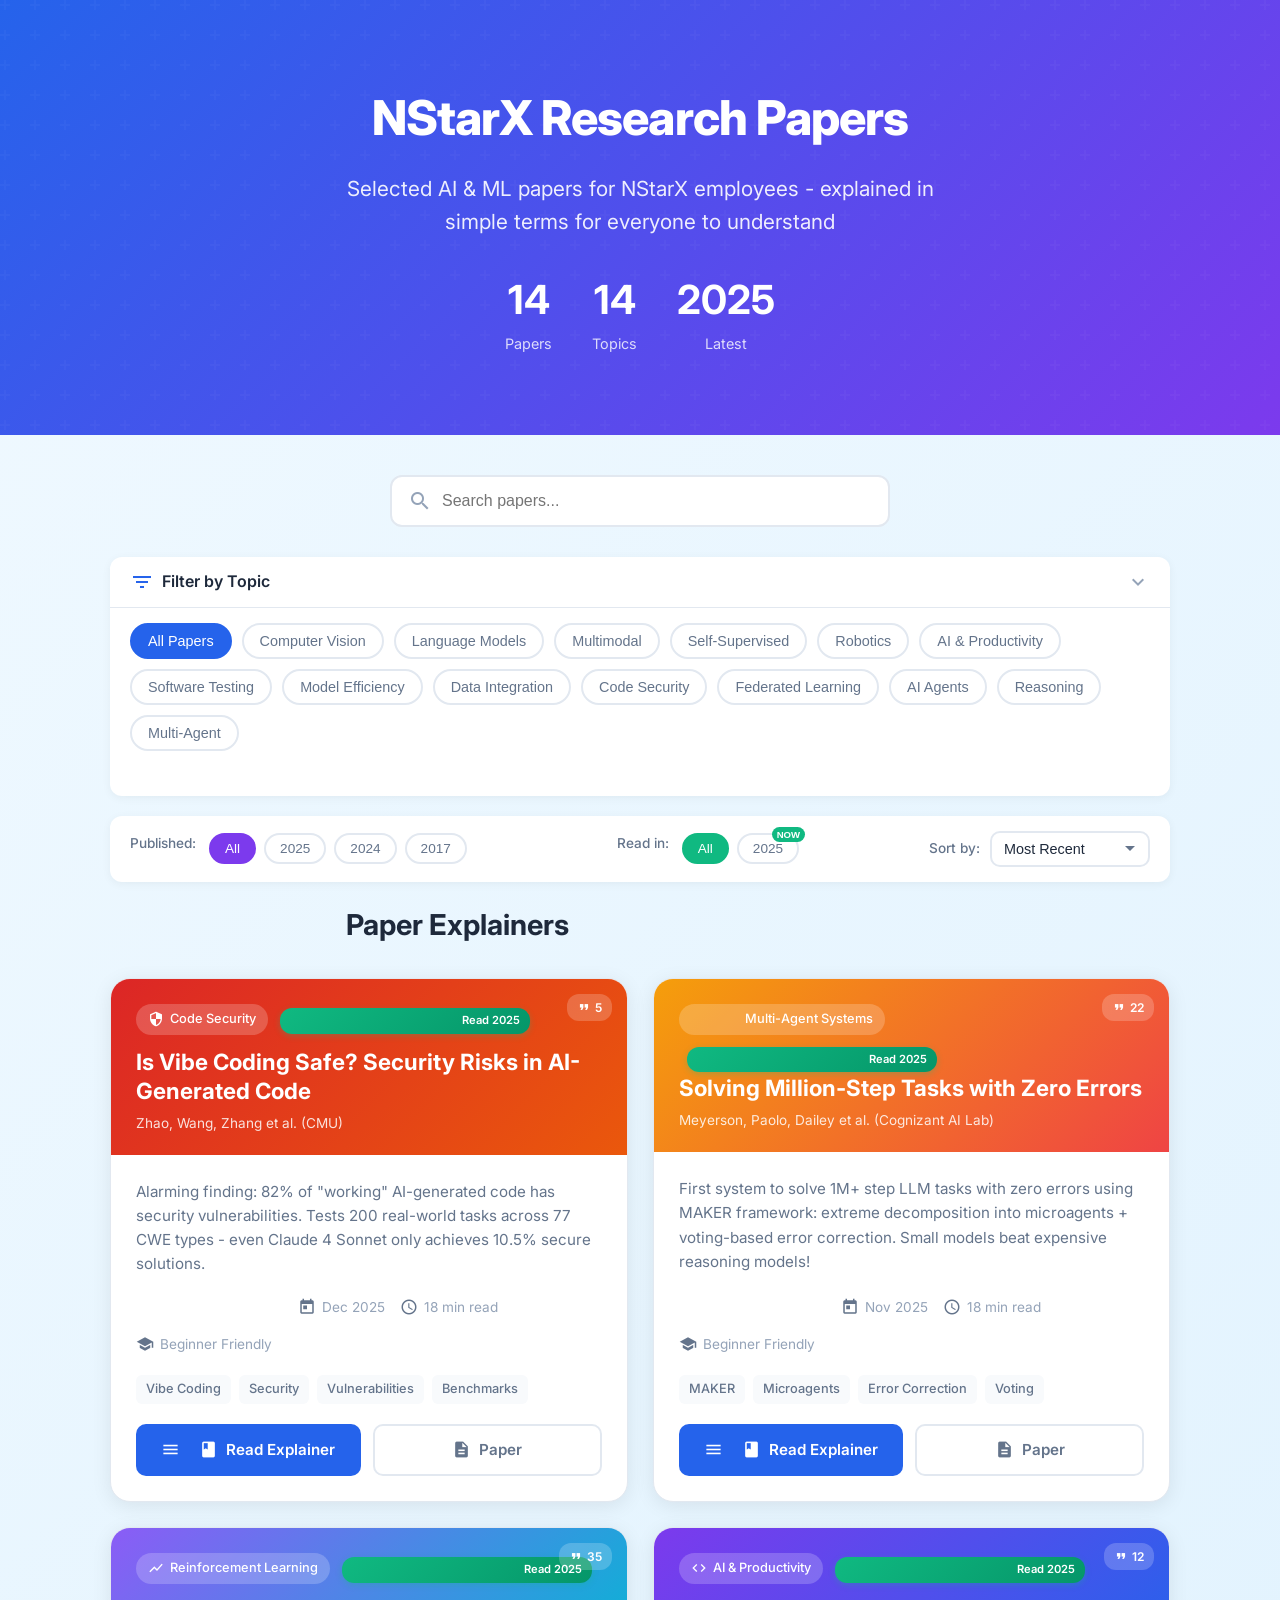
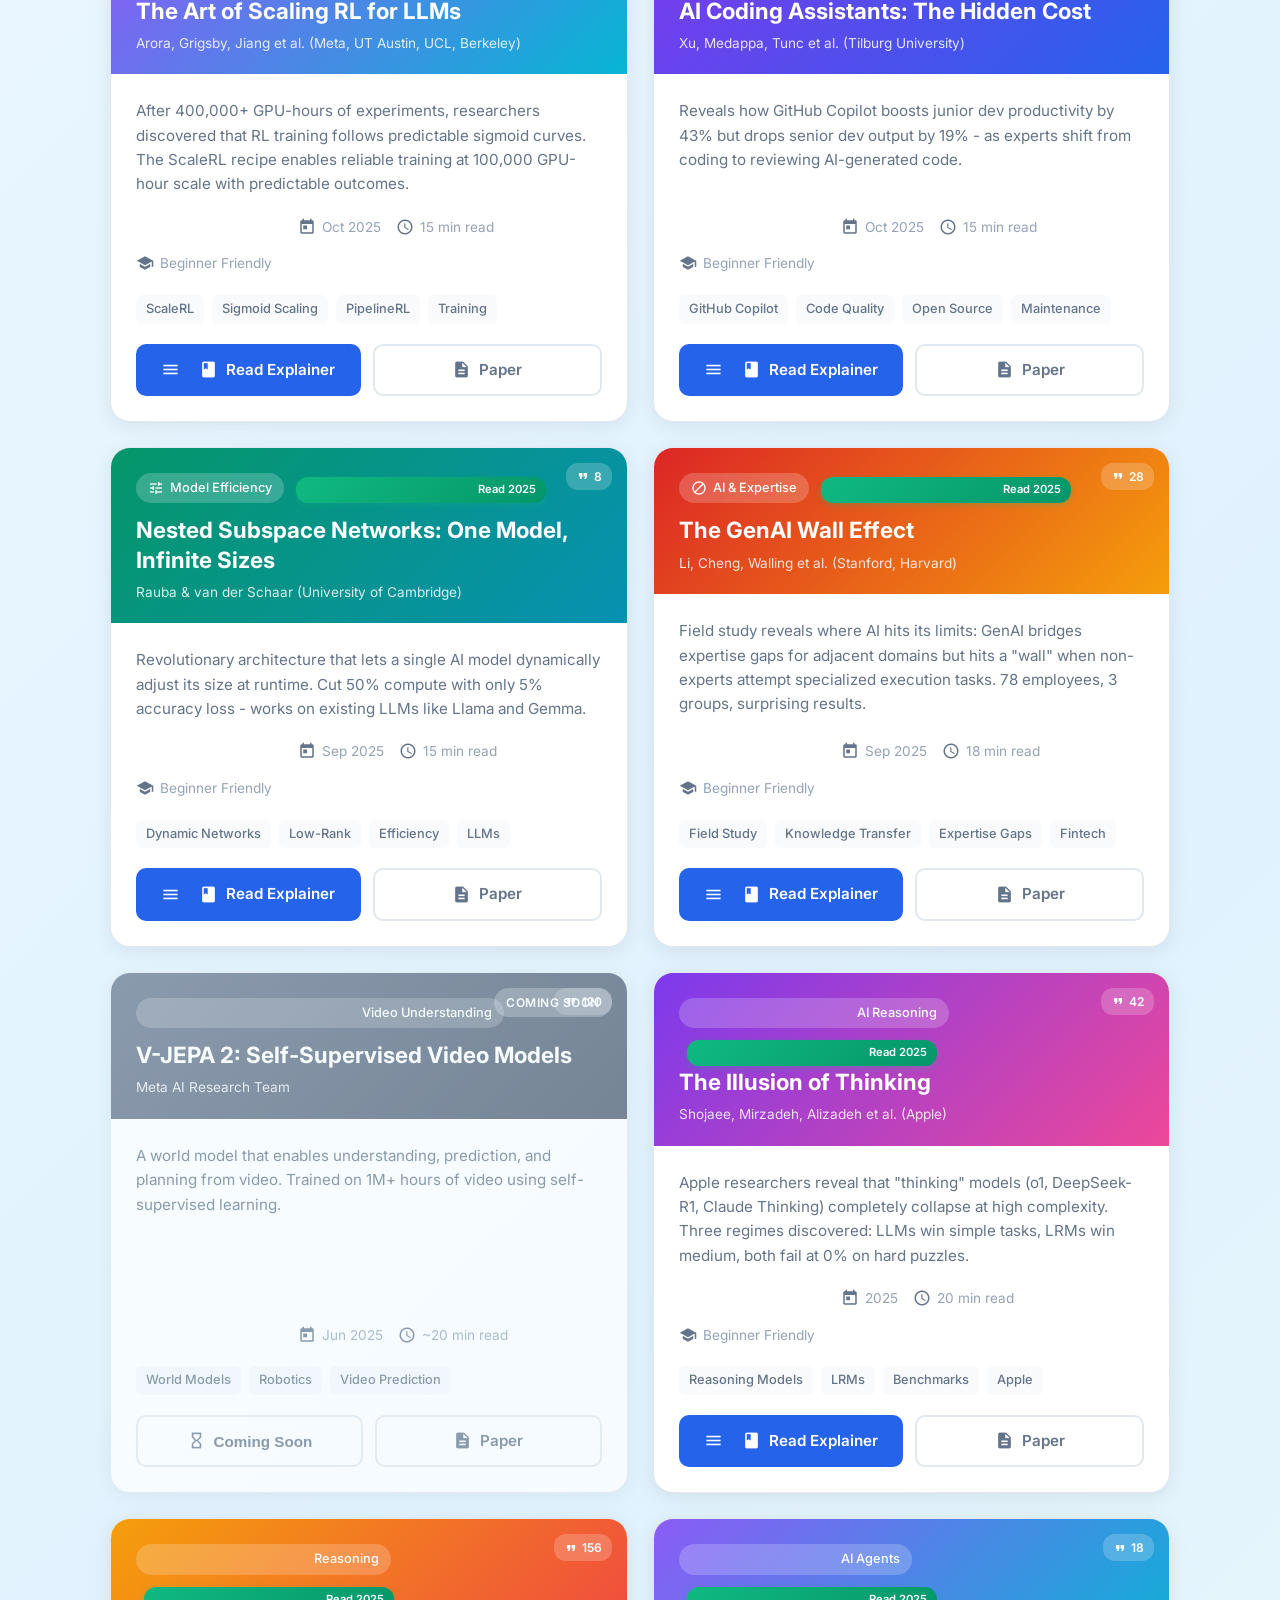
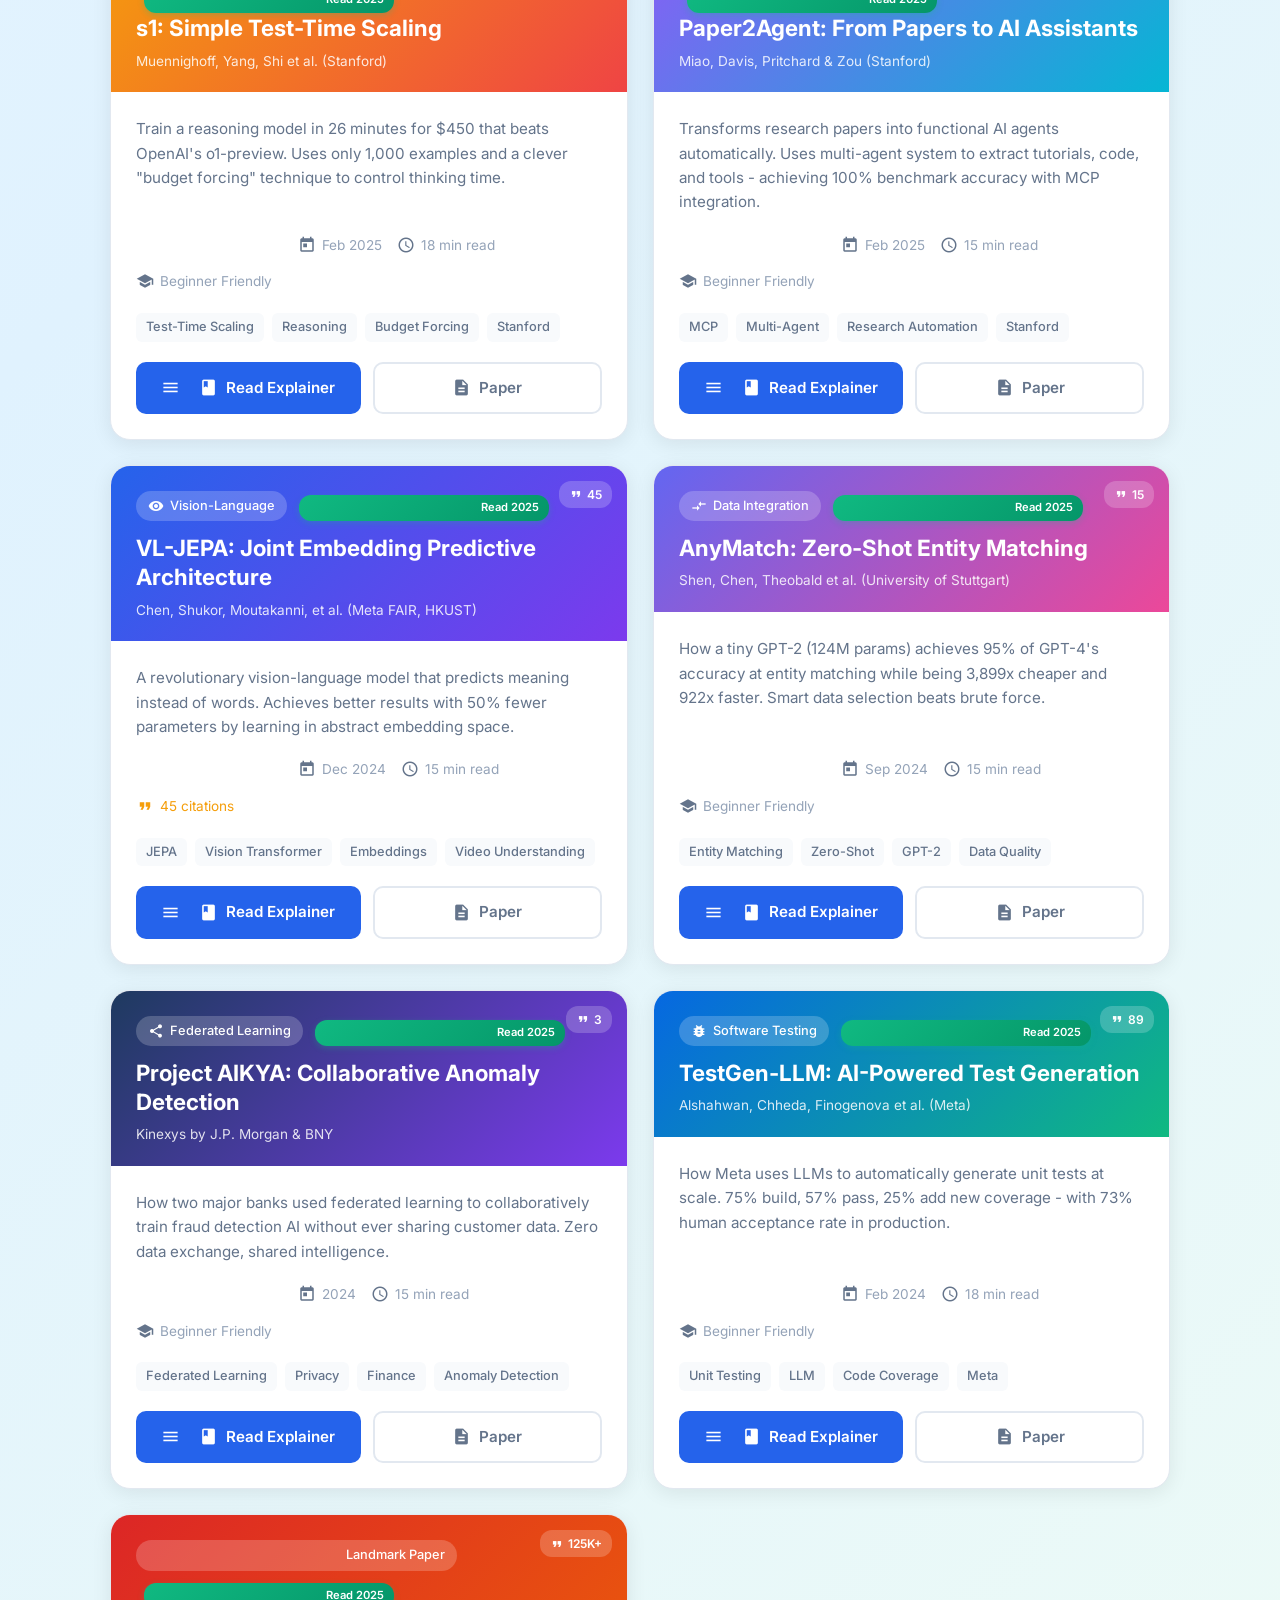
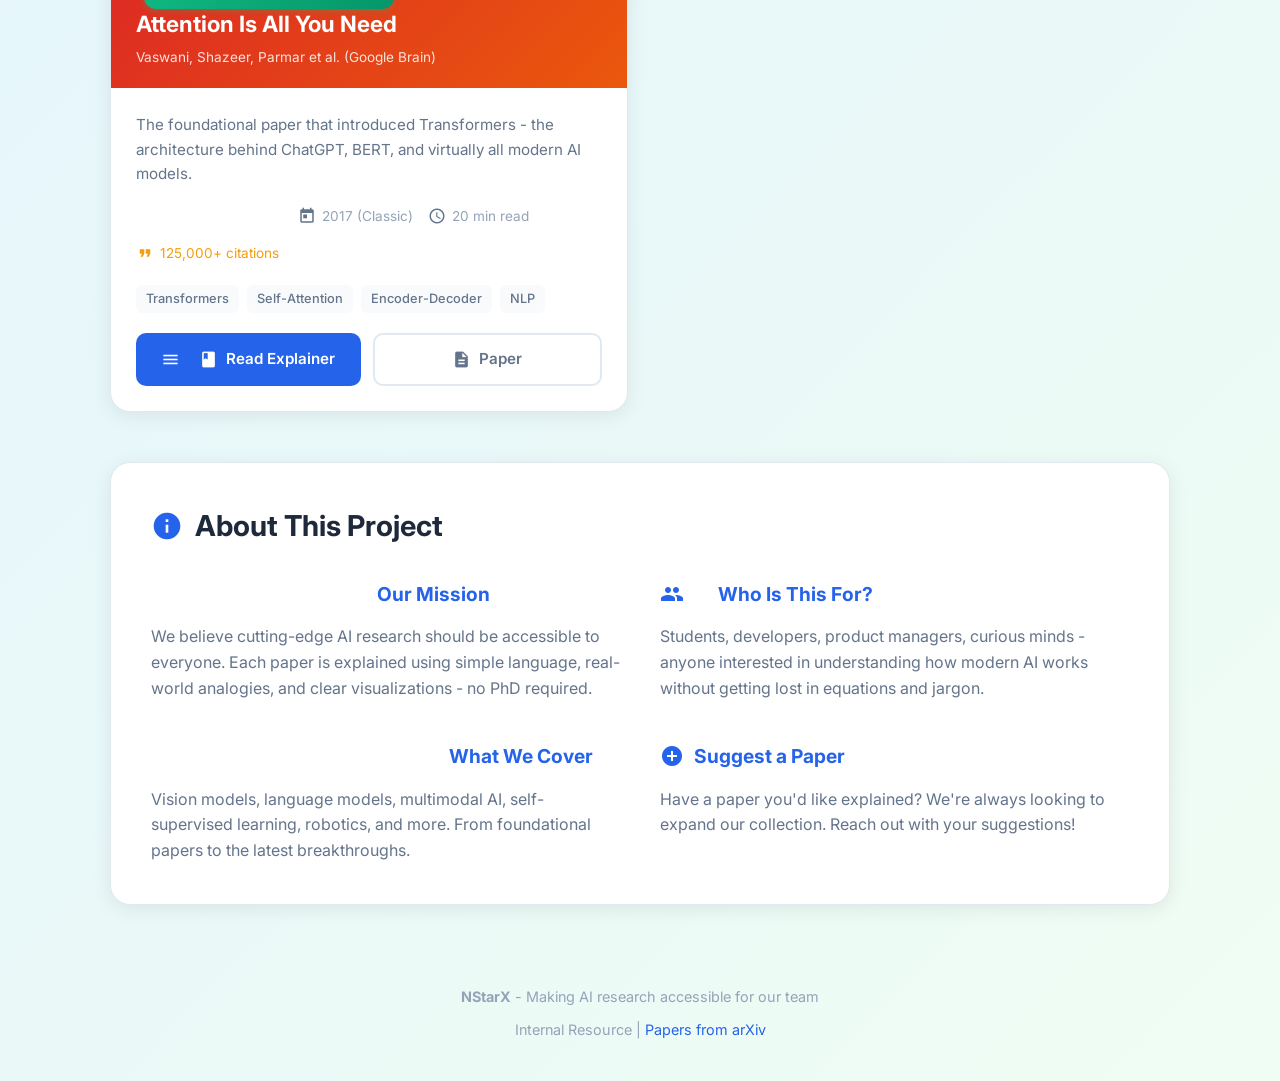
==== index.html @ 0c351ed0 "Improve UI: collapsible filters, fix badge placement, separate year filters - Make topic filter sect" ====
<!DOCTYPE html>
<html lang="en">
<head>
    <meta charset="UTF-8">
    <meta name="viewport" content="width=device-width, initial-scale=1.0">
    <title>NStarX Research Papers | AI & ML Made Simple</title>
    <link href="https://fonts.googleapis.com/icon?family=Material+Icons" rel="stylesheet">
    <link href="https://fonts.googleapis.com/css2?family=Inter:wght@400;500;600;700;800&display=swap" rel="stylesheet">
    <style>
        :root {
            --primary: #2563eb;
            --primary-dark: #1d4ed8;
            --secondary: #7c3aed;
            --accent: #06b6d4;
            --success: #10b981;
            --warning: #f59e0b;
            --bg-light: #f8fafc;
            --bg-card: #ffffff;
            --text-primary: #1e293b;
            --text-secondary: #64748b;
            --text-muted: #94a3b8;
            --border: #e2e8f0;
        }

        * {
            margin: 0;
            padding: 0;
            box-sizing: border-box;
        }

        body {
            font-family: 'Inter', system-ui, -apple-system, sans-serif;
            line-height: 1.6;
            color: var(--text-primary);
            background: linear-gradient(135deg, #f0f9ff 0%, #e0f2fe 50%, #f0fdf4 100%);
            min-height: 100vh;
        }

        /* Header */
        header {
            background: linear-gradient(135deg, var(--primary) 0%, var(--secondary) 100%);
            color: white;
            padding: 80px 20px;
            text-align: center;
            position: relative;
            overflow: hidden;
        }

        header::before {
            content: "";
            position: absolute;
            top: 0;
            left: 0;
            right: 0;
            bottom: 0;
            background: url("data:image/svg+xml,%3Csvg width='60' height='60' viewBox='0 0 60 60' xmlns='http://www.w3.org/2000/svg'%3E%3Cg fill='none' fill-rule='evenodd'%3E%3Cg fill='%23ffffff' fill-opacity='0.05'%3E%3Cpath d='M36 34v-4h-2v4h-4v2h4v4h2v-4h4v-2h-4zm0-30V0h-2v4h-4v2h4v4h2V6h4V4h-4zM6 34v-4H4v4H0v2h4v4h2v-4h4v-2H6zM6 4V0H4v4H0v2h4v4h2V6h4V4H6z'/%3E%3C/g%3E%3C/g%3E%3C/svg%3E");
            opacity: 0.5;
        }

        .header-content {
            position: relative;
            z-index: 1;
            max-width: 800px;
            margin: 0 auto;
        }

        header h1 {
            font-size: 3rem;
            font-weight: 800;
            margin-bottom: 15px;
            letter-spacing: -0.02em;
        }

        header .subtitle {
            font-size: 1.3rem;
            opacity: 0.9;
            max-width: 600px;
            margin: 0 auto 30px;
            font-weight: 400;
        }

        .header-stats {
            display: flex;
            justify-content: center;
            gap: 40px;
            margin-top: 30px;
        }

        .header-stat {
            text-align: center;
        }

        .header-stat .number {
            font-size: 2.5rem;
            font-weight: 700;
        }

        .header-stat .label {
            font-size: 0.9rem;
            opacity: 0.8;
        }

        /* Main Container */
        .container {
            max-width: 1100px;
            margin: 0 auto;
            padding: 40px 20px;
        }

        /* Section Headers */
        .section-header {
            display: flex;
            align-items: center;
            gap: 12px;
            margin-bottom: 30px;
        }

        .section-header h2 {
            font-size: 1.8rem;
            font-weight: 700;
            color: var(--text-primary);
        }

        .section-header .material-icons {
            font-size: 2rem;
            color: var(--primary);
        }

        /* Filter Tags */
        .filter-bar {
            display: flex;
            flex-wrap: wrap;
            gap: 10px;
            margin-bottom: 30px;
        }

        .filter-tag {
            padding: 8px 16px;
            border-radius: 20px;
            border: 2px solid var(--border);
            background: white;
            color: var(--text-secondary);
            font-size: 0.9rem;
            font-weight: 500;
            cursor: pointer;
            transition: all 0.2s;
        }

        .filter-tag:hover {
            border-color: var(--primary);
            color: var(--primary);
        }

        .filter-tag.active {
            background: var(--primary);
            border-color: var(--primary);
            color: white;
        }

        /* Paper Cards Grid */
        .papers-grid {
            display: grid;
            grid-template-columns: repeat(auto-fill, minmax(340px, 1fr));
            gap: 25px;
        }

        @media (max-width: 400px) {
            .papers-grid {
                grid-template-columns: 1fr;
            }
        }

        /* Paper Card */
        .paper-card {
            background: var(--bg-card);
            border-radius: 20px;
            overflow: hidden;
            box-shadow: 0 4px 20px rgba(0,0,0,0.08);
            border: 1px solid var(--border);
            transition: transform 0.3s, box-shadow 0.3s;
            display: flex;
            flex-direction: column;
        }

        .paper-card:hover {
            transform: translateY(-8px);
            box-shadow: 0 20px 40px rgba(0,0,0,0.12);
        }

        .paper-card-header {
            padding: 25px 25px 20px;
            background: linear-gradient(135deg, var(--primary) 0%, var(--secondary) 100%);
            color: white;
            position: relative;
        }

        .paper-card-header .category {
            display: inline-flex;
            align-items: center;
            gap: 6px;
            background: rgba(255,255,255,0.2);
            padding: 5px 12px;
            border-radius: 20px;
            font-size: 0.8rem;
            font-weight: 500;
            margin-bottom: 12px;
        }

        .paper-card-header .category .material-icons {
            font-size: 1rem;
        }

        .paper-card-header h3 {
            font-size: 1.4rem;
            font-weight: 700;
            margin-bottom: 8px;
            line-height: 1.3;
        }

        .paper-card-header .authors {
            font-size: 0.85rem;
            opacity: 0.85;
        }

        .paper-card-body {
            padding: 25px;
            flex: 1;
            display: flex;
            flex-direction: column;
        }

        .paper-card-body .description {
            color: var(--text-secondary);
            font-size: 0.95rem;
            margin-bottom: 20px;
            flex: 1;
        }

        .paper-meta {
            display: flex;
            flex-wrap: wrap;
            gap: 15px;
            margin-bottom: 20px;
        }

        .meta-item {
            display: flex;
            align-items: center;
            gap: 6px;
            font-size: 0.85rem;
            color: var(--text-muted);
        }

        .meta-item .material-icons {
            font-size: 1.1rem;
            color: var(--text-secondary);
        }

        .paper-tags {
            display: flex;
            flex-wrap: wrap;
            gap: 8px;
            margin-bottom: 20px;
        }

        .paper-tag {
            padding: 4px 10px;
            background: var(--bg-light);
            border-radius: 6px;
            font-size: 0.8rem;
            color: var(--text-secondary);
            font-weight: 500;
        }

        .paper-card-actions {
            display: flex;
            gap: 12px;
        }

        .btn {
            flex: 1;
            display: inline-flex;
            align-items: center;
            justify-content: center;
            gap: 8px;
            padding: 12px 20px;
            border-radius: 10px;
            font-size: 0.95rem;
            font-weight: 600;
            text-decoration: none;
            transition: all 0.2s;
            cursor: pointer;
            border: none;
        }

        .btn-primary {
            background: var(--primary);
            color: white;
        }

        .btn-primary:hover {
            background: var(--primary-dark);
        }

        .btn-outline {
            background: transparent;
            border: 2px solid var(--border);
            color: var(--text-secondary);
        }

        .btn-outline:hover {
            border-color: var(--primary);
            color: var(--primary);
        }

        .btn .material-icons {
            font-size: 1.2rem;
        }

        /* Coming Soon Card */
        .paper-card.coming-soon {
            opacity: 0.7;
        }

        .paper-card.coming-soon .paper-card-header {
            background: linear-gradient(135deg, #64748b 0%, #475569 100%);
        }

        .coming-soon-badge {
            position: absolute;
            top: 15px;
            right: 15px;
            background: rgba(255,255,255,0.25);
            padding: 5px 12px;
            border-radius: 20px;
            font-size: 0.75rem;
            font-weight: 600;
            text-transform: uppercase;
            letter-spacing: 0.5px;
        }

        /* About Section */
        .about-section {
            background: var(--bg-card);
            border-radius: 20px;
            padding: 40px;
            margin-top: 50px;
            box-shadow: 0 4px 20px rgba(0,0,0,0.08);
            border: 1px solid var(--border);
        }

        .about-content {
            display: grid;
            grid-template-columns: 1fr 1fr;
            gap: 40px;
        }

        @media (max-width: 700px) {
            .about-content {
                grid-template-columns: 1fr;
            }
        }

        .about-item h3 {
            display: flex;
            align-items: center;
            gap: 10px;
            color: var(--primary);
            margin-bottom: 15px;
            font-size: 1.2rem;
        }

        .about-item h3 .material-icons {
            font-size: 1.5rem;
        }

        .about-item p {
            color: var(--text-secondary);
        }

        /* Footer */
        footer {
            text-align: center;
            padding: 40px 20px;
            color: var(--text-muted);
            font-size: 0.9rem;
        }

        footer a {
            color: var(--primary);
            text-decoration: none;
        }

        footer a:hover {
            text-decoration: underline;
        }

        /* Search Bar */
        .search-bar {
            max-width: 500px;
            margin: 0 auto 30px;
            position: relative;
        }

        .search-bar input {
            width: 100%;
            padding: 15px 20px 15px 50px;
            border: 2px solid var(--border);
            border-radius: 12px;
            font-size: 1rem;
            background: white;
            transition: border-color 0.2s;
        }

        .search-bar input:focus {
            outline: none;
            border-color: var(--primary);
        }

        .search-bar .material-icons {
            position: absolute;
            left: 18px;
            top: 50%;
            transform: translateY(-50%);
            color: var(--text-muted);
        }

        /* Empty State */
        .empty-state {
            text-align: center;
            padding: 60px 20px;
            color: var(--text-secondary);
        }

        .empty-state .material-icons {
            font-size: 4rem;
            color: var(--text-muted);
            margin-bottom: 20px;
        }

        /* Sort and Filter Controls */
        .controls-bar {
            display: flex;
            justify-content: space-between;
            align-items: center;
            flex-wrap: wrap;
            gap: 15px;
            margin-bottom: 20px;
            padding: 15px 20px;
            background: white;
            border-radius: 12px;
            box-shadow: 0 2px 10px rgba(0,0,0,0.05);
        }

        .year-filters {
            display: flex;
            gap: 8px;
            flex-wrap: wrap;
        }

        .year-btn {
            padding: 6px 14px;
            border-radius: 16px;
            border: 2px solid var(--border);
            background: white;
            color: var(--text-secondary);
            font-size: 0.85rem;
            font-weight: 500;
            cursor: pointer;
            transition: all 0.2s;
        }

        .year-btn:hover {
            border-color: var(--secondary);
            color: var(--secondary);
        }

        .year-btn.active {
            background: var(--secondary);
            border-color: var(--secondary);
            color: white;
        }

        .year-btn.current-year,
        .read-year-btn.current-year {
            position: relative;
        }

        .read-year-btn.current-year::after {
            content: "NOW";
            position: absolute;
            top: -8px;
            right: -8px;
            background: var(--success);
            color: white;
            font-size: 0.6rem;
            padding: 2px 5px;
            border-radius: 8px;
            font-weight: 700;
        }

        .read-year-btn {
            padding: 6px 14px;
            border-radius: 16px;
            border: 2px solid var(--border);
            background: white;
            color: var(--text-secondary);
            font-size: 0.85rem;
            font-weight: 500;
            cursor: pointer;
            transition: all 0.2s;
        }

        .read-year-btn:hover {
            border-color: var(--success);
            color: var(--success);
        }

        .read-year-btn.active {
            background: var(--success);
            border-color: var(--success);
            color: white;
        }

        .sort-controls {
            display: flex;
            align-items: center;
            gap: 10px;
        }

        .sort-controls label {
            font-size: 0.85rem;
            color: var(--text-secondary);
            font-weight: 500;
        }

        .sort-select {
            padding: 8px 32px 8px 12px;
            border: 2px solid var(--border);
            border-radius: 10px;
            background: white url("data:image/svg+xml,%3Csvg xmlns='http://www.w3.org/2000/svg' width='12' height='12' viewBox='0 0 12 12'%3E%3Cpath fill='%2364748b' d='M6 8L1 3h10z'/%3E%3C/svg%3E") no-repeat right 12px center;
            font-size: 0.9rem;
            color: var(--text-primary);
            cursor: pointer;
            appearance: none;
            min-width: 160px;
        }

        .sort-select:focus {
            outline: none;
            border-color: var(--primary);
        }

        /* Citation Badge */
        .citation-badge {
            display: inline-flex;
            align-items: center;
            gap: 4px;
            background: rgba(255,255,255,0.2);
            padding: 4px 10px;
            border-radius: 12px;
            font-size: 0.75rem;
            font-weight: 600;
            position: absolute;
            top: 15px;
            right: 15px;
        }

        .citation-badge .material-icons {
            font-size: 0.9rem;
        }

        /* Year Badge on Card */
        .year-badge {
            display: inline-flex;
            align-items: center;
            gap: 4px;
            background: rgba(0,0,0,0.15);
            padding: 3px 8px;
            border-radius: 8px;
            font-size: 0.7rem;
            font-weight: 600;
            margin-left: 8px;
        }

        /* Stats in meta */
        .meta-item.citations {
            color: var(--warning);
        }

        .meta-item.citations .material-icons {
            color: var(--warning);
        }

        /* Reading badge - inside header */
        .reading-badge {
            display: inline-flex;
            align-items: center;
            gap: 4px;
            background: linear-gradient(135deg, var(--success) 0%, #059669 100%);
            color: white;
            padding: 4px 10px;
            border-radius: 12px;
            font-size: 0.7rem;
            font-weight: 600;
            margin-left: 8px;
            box-shadow: 0 2px 6px rgba(16, 185, 129, 0.3);
        }

        .reading-badge .material-icons {
            font-size: 0.85rem;
        }

        /* Collapsible filter section */
        .filter-section {
            background: white;
            border-radius: 12px;
            box-shadow: 0 2px 10px rgba(0,0,0,0.05);
            margin-bottom: 20px;
            overflow: hidden;
        }

        .filter-toggle {
            display: flex;
            align-items: center;
            justify-content: space-between;
            padding: 12px 20px;
            cursor: pointer;
            user-select: none;
            border-bottom: 1px solid var(--border);
            transition: background 0.2s;
        }

        .filter-toggle:hover {
            background: var(--bg-light);
        }

        .filter-toggle-left {
            display: flex;
            align-items: center;
            gap: 8px;
            font-weight: 600;
            color: var(--text-primary);
        }

        .filter-toggle-left .material-icons {
            color: var(--primary);
        }

        .filter-toggle .chevron {
            transition: transform 0.3s;
            color: var(--text-muted);
        }

        .filter-section.collapsed .chevron {
            transform: rotate(-90deg);
        }

        .filter-section.collapsed .filter-bar {
            display: none;
        }

        .filter-bar {
            padding: 15px 20px;
        }
    </style>
</head>
<body>
    <header>
        <div class="header-content">
            <h1>NStarX Research Papers</h1>
            <p class="subtitle">Selected AI & ML papers for NStarX employees - explained in simple terms for everyone to understand</p>
            <div class="header-stats">
                <div class="header-stat">
                    <div class="number" id="paper-count">14</div>
                    <div class="label">Papers</div>
                </div>
                <div class="header-stat">
                    <div class="number">14</div>
                    <div class="label">Topics</div>
                </div>
                <div class="header-stat">
                    <div class="number">2025</div>
                    <div class="label">Latest</div>
                </div>
            </div>
        </div>
    </header>

    <div class="container">
        <!-- Search -->
        <div class="search-bar">
            <span class="material-icons">search</span>
            <input type="text" placeholder="Search papers..." id="search-input">
        </div>

        <!-- Collapsible Filter Section -->
        <div class="filter-section" id="filter-section">
            <div class="filter-toggle" onclick="document.getElementById('filter-section').classList.toggle('collapsed')">
                <div class="filter-toggle-left">
                    <span class="material-icons">filter_list</span>
                    <span>Filter by Topic</span>
                </div>
                <span class="material-icons chevron">expand_more</span>
            </div>
            <div class="filter-bar">
                <button class="filter-tag active" data-filter="all">All Papers</button>
                <button class="filter-tag" data-filter="vision">Computer Vision</button>
                <button class="filter-tag" data-filter="language">Language Models</button>
                <button class="filter-tag" data-filter="multimodal">Multimodal</button>
                <button class="filter-tag" data-filter="self-supervised">Self-Supervised</button>
                <button class="filter-tag" data-filter="robotics">Robotics</button>
                <button class="filter-tag" data-filter="productivity">AI & Productivity</button>
                <button class="filter-tag" data-filter="testing">Software Testing</button>
                <button class="filter-tag" data-filter="efficiency">Model Efficiency</button>
                <button class="filter-tag" data-filter="data">Data Integration</button>
                <button class="filter-tag" data-filter="security">Code Security</button>
                <button class="filter-tag" data-filter="federated">Federated Learning</button>
                <button class="filter-tag" data-filter="agents">AI Agents</button>
                <button class="filter-tag" data-filter="reasoning">Reasoning</button>
                <button class="filter-tag" data-filter="multi-agent">Multi-Agent</button>
            </div>
        </div>

        <!-- Year and Sort Controls -->
        <div class="controls-bar">
            <div class="year-filters">
                <span style="font-size: 0.85rem; color: var(--text-secondary); font-weight: 500; margin-right: 5px;">Published:</span>
                <button class="year-btn active" data-year="all">All</button>
                <button class="year-btn" data-year="2025">2025</button>
                <button class="year-btn" data-year="2024">2024</button>
                <button class="year-btn" data-year="2017">2017</button>
            </div>
            <div class="year-filters" style="margin-left: 20px;">
                <span style="font-size: 0.85rem; color: var(--text-secondary); font-weight: 500; margin-right: 5px;">Read in:</span>
                <button class="read-year-btn active" data-read-year="all">All</button>
                <button class="read-year-btn current-year" data-read-year="2025">2025</button>
            </div>
            <div class="sort-controls">
                <label for="sort-select">Sort by:</label>
                <select class="sort-select" id="sort-select">
                    <option value="recent">Most Recent</option>
                    <option value="oldest">Oldest First</option>
                    <option value="citations">Most Cited</option>
                    <option value="read-time">Read Time</option>
                </select>
            </div>
        </div>

        <!-- Papers Section -->
        <div class="section-header">
            <span class="material-icons">article</span>
            <h2>Paper Explainers</h2>
        </div>

        <div class="papers-grid" id="papers-grid">
            <!-- VL-JEPA Card -->
            <article class="paper-card" data-categories="vision,language,multimodal,self-supervised" data-year="2024" data-citations="45" data-read-time="15" data-date="2024-12-15" data-read-year="2025">
                <div class="paper-card-header">
                    <div class="category">
                        <span class="material-icons">visibility</span>
                        Vision-Language
                    </div>
                    <span class="reading-badge"><span class="material-icons">auto_stories</span> Read 2025</span>
                    <span class="citation-badge"><span class="material-icons">format_quote</span> 45</span>
                    <h3>VL-JEPA: Joint Embedding Predictive Architecture</h3>
                    <div class="authors">Chen, Shukor, Moutakanni, et al. (Meta FAIR, HKUST)</div>
                </div>
                <div class="paper-card-body">
                    <p class="description">A revolutionary vision-language model that predicts meaning instead of words. Achieves better results with 50% fewer parameters by learning in abstract embedding space.</p>
                    <div class="paper-meta">
                        <div class="meta-item">
                            <span class="material-icons">calendar_today</span>
                            Dec 2024
                        </div>
                        <div class="meta-item">
                            <span class="material-icons">schedule</span>
                            15 min read
                        </div>
                        <div class="meta-item citations">
                            <span class="material-icons">format_quote</span>
                            45 citations
                        </div>
                    </div>
                    <div class="paper-tags">
                        <span class="paper-tag">JEPA</span>
                        <span class="paper-tag">Vision Transformer</span>
                        <span class="paper-tag">Embeddings</span>
                        <span class="paper-tag">Video Understanding</span>
                    </div>
                    <div class="paper-card-actions">
                        <a href="VL-JEPA-Explained.html" class="btn btn-primary">
                            <span class="material-icons">menu_book</span>
                            Read Explainer
                        </a>
                        <a href="https://arxiv.org/abs/2512.10942" target="_blank" class="btn btn-outline">
                            <span class="material-icons">description</span>
                            Paper
                        </a>
                    </div>
                </div>
            </article>

            <!-- Placeholder: V-JEPA 2 -->
            <article class="paper-card coming-soon" data-categories="vision,self-supervised,robotics" data-year="2025" data-citations="120" data-read-time="20" data-date="2025-06-15">
                <div class="paper-card-header">
                    <span class="coming-soon-badge">Coming Soon</span>
                    <div class="category">
                        <span class="material-icons">smart_display</span>
                        Video Understanding
                    </div>
                    <span class="citation-badge"><span class="material-icons">format_quote</span> 120</span>
                    <h3>V-JEPA 2: Self-Supervised Video Models</h3>
                    <div class="authors">Meta AI Research Team</div>
                </div>
                <div class="paper-card-body">
                    <p class="description">A world model that enables understanding, prediction, and planning from video. Trained on 1M+ hours of video using self-supervised learning.</p>
                    <div class="paper-meta">
                        <div class="meta-item">
                            <span class="material-icons">calendar_today</span>
                            Jun 2025
                        </div>
                        <div class="meta-item">
                            <span class="material-icons">schedule</span>
                            ~20 min read
                        </div>
                    </div>
                    <div class="paper-tags">
                        <span class="paper-tag">World Models</span>
                        <span class="paper-tag">Robotics</span>
                        <span class="paper-tag">Video Prediction</span>
                    </div>
                    <div class="paper-card-actions">
                        <button class="btn btn-outline" disabled>
                            <span class="material-icons">hourglass_empty</span>
                            Coming Soon
                        </button>
                        <a href="https://arxiv.org/abs/2506.09985" target="_blank" class="btn btn-outline">
                            <span class="material-icons">description</span>
                            Paper
                        </a>
                    </div>
                </div>
            </article>

            <!-- Attention Is All You Need -->
            <article class="paper-card" data-categories="language" data-year="2017" data-citations="125000" data-read-time="20" data-date="2017-06-12" data-read-year="2025">
                <div class="paper-card-header" style="background: linear-gradient(135deg, #dc2626 0%, #ea580c 100%);">
                    <div class="category">
                        <span class="material-icons">auto_awesome</span>
                        Landmark Paper
                    </div>
                    <span class="reading-badge"><span class="material-icons">auto_stories</span> Read 2025</span>
                    <span class="citation-badge"><span class="material-icons">format_quote</span> 125K+</span>
                    <h3>Attention Is All You Need</h3>
                    <div class="authors">Vaswani, Shazeer, Parmar et al. (Google Brain)</div>
                </div>
                <div class="paper-card-body">
                    <p class="description">The foundational paper that introduced Transformers - the architecture behind ChatGPT, BERT, and virtually all modern AI models.</p>
                    <div class="paper-meta">
                        <div class="meta-item">
                            <span class="material-icons">calendar_today</span>
                            2017 (Classic)
                        </div>
                        <div class="meta-item">
                            <span class="material-icons">schedule</span>
                            20 min read
                        </div>
                        <div class="meta-item citations">
                            <span class="material-icons">format_quote</span>
                            125,000+ citations
                        </div>
                    </div>
                    <div class="paper-tags">
                        <span class="paper-tag">Transformers</span>
                        <span class="paper-tag">Self-Attention</span>
                        <span class="paper-tag">Encoder-Decoder</span>
                        <span class="paper-tag">NLP</span>
                    </div>
                    <div class="paper-card-actions">
                        <a href="Attention-Explained.html" class="btn btn-primary">
                            <span class="material-icons">menu_book</span>
                            Read Explainer
                        </a>
                        <a href="https://arxiv.org/abs/1706.03762" target="_blank" class="btn btn-outline">
                            <span class="material-icons">description</span>
                            Paper
                        </a>
                    </div>
                </div>
            </article>

            <!-- AI Coding Productivity -->
            <article class="paper-card" data-categories="productivity" data-year="2025" data-citations="12" data-read-time="15" data-date="2025-10-15" data-read-year="2025">
                <div class="paper-card-header" style="background: linear-gradient(135deg, #7c3aed 0%, #2563eb 100%);">
                    <div class="category">
                        <span class="material-icons">code</span>
                        AI & Productivity
                    </div>
                    <span class="reading-badge"><span class="material-icons">auto_stories</span> Read 2025</span>
                    <span class="citation-badge"><span class="material-icons">format_quote</span> 12</span>
                    <h3>AI Coding Assistants: The Hidden Cost</h3>
                    <div class="authors">Xu, Medappa, Tunc et al. (Tilburg University)</div>
                </div>
                <div class="paper-card-body">
                    <p class="description">Reveals how GitHub Copilot boosts junior dev productivity by 43% but drops senior dev output by 19% - as experts shift from coding to reviewing AI-generated code.</p>
                    <div class="paper-meta">
                        <div class="meta-item">
                            <span class="material-icons">calendar_today</span>
                            Oct 2025
                        </div>
                        <div class="meta-item">
                            <span class="material-icons">schedule</span>
                            15 min read
                        </div>
                        <div class="meta-item">
                            <span class="material-icons">school</span>
                            Beginner Friendly
                        </div>
                    </div>
                    <div class="paper-tags">
                        <span class="paper-tag">GitHub Copilot</span>
                        <span class="paper-tag">Code Quality</span>
                        <span class="paper-tag">Open Source</span>
                        <span class="paper-tag">Maintenance</span>
                    </div>
                    <div class="paper-card-actions">
                        <a href="AI-Coding-Productivity-Explained.html" class="btn btn-primary">
                            <span class="material-icons">menu_book</span>
                            Read Explainer
                        </a>
                        <a href="https://arxiv.org/abs/2510.10165" target="_blank" class="btn btn-outline">
                            <span class="material-icons">description</span>
                            Paper
                        </a>
                    </div>
                </div>
            </article>

            <!-- TestGen-LLM -->
            <article class="paper-card" data-categories="testing,productivity" data-year="2024" data-citations="89" data-read-time="18" data-date="2024-02-14" data-read-year="2025">
                <div class="paper-card-header" style="background: linear-gradient(135deg, #0668E1 0%, #10b981 100%);">
                    <div class="category">
                        <span class="material-icons">bug_report</span>
                        Software Testing
                    </div>
                    <span class="reading-badge"><span class="material-icons">auto_stories</span> Read 2025</span>
                    <span class="citation-badge"><span class="material-icons">format_quote</span> 89</span>
                    <h3>TestGen-LLM: AI-Powered Test Generation</h3>
                    <div class="authors">Alshahwan, Chheda, Finogenova et al. (Meta)</div>
                </div>
                <div class="paper-card-body">
                    <p class="description">How Meta uses LLMs to automatically generate unit tests at scale. 75% build, 57% pass, 25% add new coverage - with 73% human acceptance rate in production.</p>
                    <div class="paper-meta">
                        <div class="meta-item">
                            <span class="material-icons">calendar_today</span>
                            Feb 2024
                        </div>
                        <div class="meta-item">
                            <span class="material-icons">schedule</span>
                            18 min read
                        </div>
                        <div class="meta-item">
                            <span class="material-icons">school</span>
                            Beginner Friendly
                        </div>
                    </div>
                    <div class="paper-tags">
                        <span class="paper-tag">Unit Testing</span>
                        <span class="paper-tag">LLM</span>
                        <span class="paper-tag">Code Coverage</span>
                        <span class="paper-tag">Meta</span>
                    </div>
                    <div class="paper-card-actions">
                        <a href="TestGen-LLM-Explained.html" class="btn btn-primary">
                            <span class="material-icons">menu_book</span>
                            Read Explainer
                        </a>
                        <a href="https://arxiv.org/abs/2402.09171" target="_blank" class="btn btn-outline">
                            <span class="material-icons">description</span>
                            Paper
                        </a>
                    </div>
                </div>
            </article>

            <!-- Nested Subspace Networks -->
            <article class="paper-card" data-categories="efficiency,language" data-year="2025" data-citations="8" data-read-time="15" data-date="2025-09-20" data-read-year="2025">
                <div class="paper-card-header" style="background: linear-gradient(135deg, #059669 0%, #0891b2 100%);">
                    <div class="category">
                        <span class="material-icons">tune</span>
                        Model Efficiency
                    </div>
                    <span class="reading-badge"><span class="material-icons">auto_stories</span> Read 2025</span>
                    <span class="citation-badge"><span class="material-icons">format_quote</span> 8</span>
                    <h3>Nested Subspace Networks: One Model, Infinite Sizes</h3>
                    <div class="authors">Rauba & van der Schaar (University of Cambridge)</div>
                </div>
                <div class="paper-card-body">
                    <p class="description">Revolutionary architecture that lets a single AI model dynamically adjust its size at runtime. Cut 50% compute with only 5% accuracy loss - works on existing LLMs like Llama and Gemma.</p>
                    <div class="paper-meta">
                        <div class="meta-item">
                            <span class="material-icons">calendar_today</span>
                            Sep 2025
                        </div>
                        <div class="meta-item">
                            <span class="material-icons">schedule</span>
                            15 min read
                        </div>
                        <div class="meta-item">
                            <span class="material-icons">school</span>
                            Beginner Friendly
                        </div>
                    </div>
                    <div class="paper-tags">
                        <span class="paper-tag">Dynamic Networks</span>
                        <span class="paper-tag">Low-Rank</span>
                        <span class="paper-tag">Efficiency</span>
                        <span class="paper-tag">LLMs</span>
                    </div>
                    <div class="paper-card-actions">
                        <a href="NSN-Explained.html" class="btn btn-primary">
                            <span class="material-icons">menu_book</span>
                            Read Explainer
                        </a>
                        <a href="https://arxiv.org/abs/2509.17874" target="_blank" class="btn btn-outline">
                            <span class="material-icons">description</span>
                            Paper
                        </a>
                    </div>
                </div>
            </article>

            <!-- AnyMatch Entity Matching -->
            <article class="paper-card" data-categories="data,language" data-year="2024" data-citations="15" data-read-time="15" data-date="2024-09-06" data-read-year="2025">
                <div class="paper-card-header" style="background: linear-gradient(135deg, #6366f1 0%, #ec4899 100%);">
                    <div class="category">
                        <span class="material-icons">compare_arrows</span>
                        Data Integration
                    </div>
                    <span class="reading-badge"><span class="material-icons">auto_stories</span> Read 2025</span>
                    <span class="citation-badge"><span class="material-icons">format_quote</span> 15</span>
                    <h3>AnyMatch: Zero-Shot Entity Matching</h3>
                    <div class="authors">Shen, Chen, Theobald et al. (University of Stuttgart)</div>
                </div>
                <div class="paper-card-body">
                    <p class="description">How a tiny GPT-2 (124M params) achieves 95% of GPT-4's accuracy at entity matching while being 3,899x cheaper and 922x faster. Smart data selection beats brute force.</p>
                    <div class="paper-meta">
                        <div class="meta-item">
                            <span class="material-icons">calendar_today</span>
                            Sep 2024
                        </div>
                        <div class="meta-item">
                            <span class="material-icons">schedule</span>
                            15 min read
                        </div>
                        <div class="meta-item">
                            <span class="material-icons">school</span>
                            Beginner Friendly
                        </div>
                    </div>
                    <div class="paper-tags">
                        <span class="paper-tag">Entity Matching</span>
                        <span class="paper-tag">Zero-Shot</span>
                        <span class="paper-tag">GPT-2</span>
                        <span class="paper-tag">Data Quality</span>
                    </div>
                    <div class="paper-card-actions">
                        <a href="AnyMatch-Explained.html" class="btn btn-primary">
                            <span class="material-icons">menu_book</span>
                            Read Explainer
                        </a>
                        <a href="https://arxiv.org/abs/2409.04073" target="_blank" class="btn btn-outline">
                            <span class="material-icons">description</span>
                            Paper
                        </a>
                    </div>
                </div>
            </article>

            <!-- Is Vibe Coding Safe -->
            <article class="paper-card" data-categories="security,productivity" data-year="2025" data-citations="5" data-read-time="18" data-date="2025-12-03" data-read-year="2025">
                <div class="paper-card-header" style="background: linear-gradient(135deg, #dc2626 0%, #ea580c 100%);">
                    <div class="category">
                        <span class="material-icons">security</span>
                        Code Security
                    </div>
                    <span class="reading-badge"><span class="material-icons">auto_stories</span> Read 2025</span>
                    <span class="citation-badge"><span class="material-icons">format_quote</span> 5</span>
                    <h3>Is Vibe Coding Safe? Security Risks in AI-Generated Code</h3>
                    <div class="authors">Zhao, Wang, Zhang et al. (CMU)</div>
                </div>
                <div class="paper-card-body">
                    <p class="description">Alarming finding: 82% of "working" AI-generated code has security vulnerabilities. Tests 200 real-world tasks across 77 CWE types - even Claude 4 Sonnet only achieves 10.5% secure solutions.</p>
                    <div class="paper-meta">
                        <div class="meta-item">
                            <span class="material-icons">calendar_today</span>
                            Dec 2025
                        </div>
                        <div class="meta-item">
                            <span class="material-icons">schedule</span>
                            18 min read
                        </div>
                        <div class="meta-item">
                            <span class="material-icons">school</span>
                            Beginner Friendly
                        </div>
                    </div>
                    <div class="paper-tags">
                        <span class="paper-tag">Vibe Coding</span>
                        <span class="paper-tag">Security</span>
                        <span class="paper-tag">Vulnerabilities</span>
                        <span class="paper-tag">Benchmarks</span>
                    </div>
                    <div class="paper-card-actions">
                        <a href="VibeCoding-Explained.html" class="btn btn-primary">
                            <span class="material-icons">menu_book</span>
                            Read Explainer
                        </a>
                        <a href="https://arxiv.org/abs/2512.03262" target="_blank" class="btn btn-outline">
                            <span class="material-icons">description</span>
                            Paper
                        </a>
                    </div>
                </div>
            </article>

            <!-- Project AIKYA -->
            <article class="paper-card" data-categories="federated,data" data-year="2024" data-citations="3" data-read-time="15" data-date="2024-06-01" data-read-year="2025">
                <div class="paper-card-header" style="background: linear-gradient(135deg, #1e3a5f 0%, #7c3aed 100%);">
                    <div class="category">
                        <span class="material-icons">share</span>
                        Federated Learning
                    </div>
                    <span class="reading-badge"><span class="material-icons">auto_stories</span> Read 2025</span>
                    <span class="citation-badge"><span class="material-icons">format_quote</span> 3</span>
                    <h3>Project AIKYA: Collaborative Anomaly Detection</h3>
                    <div class="authors">Kinexys by J.P. Morgan & BNY</div>
                </div>
                <div class="paper-card-body">
                    <p class="description">How two major banks used federated learning to collaboratively train fraud detection AI without ever sharing customer data. Zero data exchange, shared intelligence.</p>
                    <div class="paper-meta">
                        <div class="meta-item">
                            <span class="material-icons">calendar_today</span>
                            2024
                        </div>
                        <div class="meta-item">
                            <span class="material-icons">schedule</span>
                            15 min read
                        </div>
                        <div class="meta-item">
                            <span class="material-icons">school</span>
                            Beginner Friendly
                        </div>
                    </div>
                    <div class="paper-tags">
                        <span class="paper-tag">Federated Learning</span>
                        <span class="paper-tag">Privacy</span>
                        <span class="paper-tag">Finance</span>
                        <span class="paper-tag">Anomaly Detection</span>
                    </div>
                    <div class="paper-card-actions">
                        <a href="AIKYA-Explained.html" class="btn btn-primary">
                            <span class="material-icons">menu_book</span>
                            Read Explainer
                        </a>
                        <a href="https://www.jpmorgan.com/kinexys" target="_blank" class="btn btn-outline">
                            <span class="material-icons">description</span>
                            Paper
                        </a>
                    </div>
                </div>
            </article>

            <!-- Paper2Agent -->
            <article class="paper-card" data-categories="agents,language,productivity" data-year="2025" data-citations="18" data-read-time="15" data-date="2025-02-01" data-read-year="2025">
                <div class="paper-card-header" style="background: linear-gradient(135deg, #8b5cf6 0%, #06b6d4 100%);">
                    <div class="category">
                        <span class="material-icons">smart_toy</span>
                        AI Agents
                    </div>
                    <span class="reading-badge"><span class="material-icons">auto_stories</span> Read 2025</span>
                    <span class="citation-badge"><span class="material-icons">format_quote</span> 18</span>
                    <h3>Paper2Agent: From Papers to AI Assistants</h3>
                    <div class="authors">Miao, Davis, Pritchard & Zou (Stanford)</div>
                </div>
                <div class="paper-card-body">
                    <p class="description">Transforms research papers into functional AI agents automatically. Uses multi-agent system to extract tutorials, code, and tools - achieving 100% benchmark accuracy with MCP integration.</p>
                    <div class="paper-meta">
                        <div class="meta-item">
                            <span class="material-icons">calendar_today</span>
                            Feb 2025
                        </div>
                        <div class="meta-item">
                            <span class="material-icons">schedule</span>
                            15 min read
                        </div>
                        <div class="meta-item">
                            <span class="material-icons">school</span>
                            Beginner Friendly
                        </div>
                    </div>
                    <div class="paper-tags">
                        <span class="paper-tag">MCP</span>
                        <span class="paper-tag">Multi-Agent</span>
                        <span class="paper-tag">Research Automation</span>
                        <span class="paper-tag">Stanford</span>
                    </div>
                    <div class="paper-card-actions">
                        <a href="Paper2Agent-Explained.html" class="btn btn-primary">
                            <span class="material-icons">menu_book</span>
                            Read Explainer
                        </a>
                        <a href="https://arxiv.org/abs/2502.00018" target="_blank" class="btn btn-outline">
                            <span class="material-icons">description</span>
                            Paper
                        </a>
                    </div>
                </div>
            </article>

            <!-- s1 Test-Time Scaling -->
            <article class="paper-card" data-categories="reasoning,language,efficiency" data-year="2025" data-citations="156" data-read-time="18" data-date="2025-02-27" data-read-year="2025">
                <div class="paper-card-header" style="background: linear-gradient(135deg, #f59e0b 0%, #ef4444 100%);">
                    <div class="category">
                        <span class="material-icons">psychology</span>
                        Reasoning
                    </div>
                    <span class="reading-badge"><span class="material-icons">auto_stories</span> Read 2025</span>
                    <span class="citation-badge"><span class="material-icons">format_quote</span> 156</span>
                    <h3>s1: Simple Test-Time Scaling</h3>
                    <div class="authors">Muennighoff, Yang, Shi et al. (Stanford)</div>
                </div>
                <div class="paper-card-body">
                    <p class="description">Train a reasoning model in 26 minutes for $450 that beats OpenAI's o1-preview. Uses only 1,000 examples and a clever "budget forcing" technique to control thinking time.</p>
                    <div class="paper-meta">
                        <div class="meta-item">
                            <span class="material-icons">calendar_today</span>
                            Feb 2025
                        </div>
                        <div class="meta-item">
                            <span class="material-icons">schedule</span>
                            18 min read
                        </div>
                        <div class="meta-item">
                            <span class="material-icons">school</span>
                            Beginner Friendly
                        </div>
                    </div>
                    <div class="paper-tags">
                        <span class="paper-tag">Test-Time Scaling</span>
                        <span class="paper-tag">Reasoning</span>
                        <span class="paper-tag">Budget Forcing</span>
                        <span class="paper-tag">Stanford</span>
                    </div>
                    <div class="paper-card-actions">
                        <a href="s1-TestTimeScaling-Explained.html" class="btn btn-primary">
                            <span class="material-icons">menu_book</span>
                            Read Explainer
                        </a>
                        <a href="https://arxiv.org/abs/2501.19393" target="_blank" class="btn btn-outline">
                            <span class="material-icons">description</span>
                            Paper
                        </a>
                    </div>
                </div>
            </article>

            <!-- Million-Step LLM Task -->
            <article class="paper-card" data-categories="multi-agent,language,reasoning" data-year="2025" data-citations="22" data-read-time="18" data-date="2025-11-13" data-read-year="2025">
                <div class="paper-card-header" style="background: linear-gradient(135deg, #f59e0b 0%, #ef4444 100%);">
                    <div class="category">
                        <span class="material-icons">hub</span>
                        Multi-Agent Systems
                    </div>
                    <span class="reading-badge"><span class="material-icons">auto_stories</span> Read 2025</span>
                    <span class="citation-badge"><span class="material-icons">format_quote</span> 22</span>
                    <h3>Solving Million-Step Tasks with Zero Errors</h3>
                    <div class="authors">Meyerson, Paolo, Dailey et al. (Cognizant AI Lab)</div>
                </div>
                <div class="paper-card-body">
                    <p class="description">First system to solve 1M+ step LLM tasks with zero errors using MAKER framework: extreme decomposition into microagents + voting-based error correction. Small models beat expensive reasoning models!</p>
                    <div class="paper-meta">
                        <div class="meta-item">
                            <span class="material-icons">calendar_today</span>
                            Nov 2025
                        </div>
                        <div class="meta-item">
                            <span class="material-icons">schedule</span>
                            18 min read
                        </div>
                        <div class="meta-item">
                            <span class="material-icons">school</span>
                            Beginner Friendly
                        </div>
                    </div>
                    <div class="paper-tags">
                        <span class="paper-tag">MAKER</span>
                        <span class="paper-tag">Microagents</span>
                        <span class="paper-tag">Error Correction</span>
                        <span class="paper-tag">Voting</span>
                    </div>
                    <div class="paper-card-actions">
                        <a href="MillionStep-Explained.html" class="btn btn-primary">
                            <span class="material-icons">menu_book</span>
                            Read Explainer
                        </a>
                        <a href="https://arxiv.org/abs/2511.09030" target="_blank" class="btn btn-outline">
                            <span class="material-icons">description</span>
                            Paper
                        </a>
                    </div>
                </div>
            </article>

            <!-- The Art of Scaling RL for LLMs -->
            <article class="paper-card" data-categories="language,reasoning" data-year="2025" data-citations="35" data-read-time="15" data-date="2025-10-18" data-read-year="2025">
                <div class="paper-card-header" style="background: linear-gradient(135deg, #8b5cf6 0%, #06b6d4 100%);">
                    <div class="category">
                        <span class="material-icons">show_chart</span>
                        Reinforcement Learning
                    </div>
                    <span class="reading-badge"><span class="material-icons">auto_stories</span> Read 2025</span>
                    <span class="citation-badge"><span class="material-icons">format_quote</span> 35</span>
                    <h3>The Art of Scaling RL for LLMs</h3>
                    <div class="authors">Arora, Grigsby, Jiang et al. (Meta, UT Austin, UCL, Berkeley)</div>
                </div>
                <div class="paper-card-body">
                    <p class="description">
                        After 400,000+ GPU-hours of experiments, researchers discovered that RL training follows predictable sigmoid curves. The ScaleRL recipe enables reliable training at 100,000 GPU-hour scale with predictable outcomes.
                    </p>
                    <div class="paper-meta">
                        <div class="meta-item">
                            <span class="material-icons">calendar_today</span>
                            Oct 2025
                        </div>
                        <div class="meta-item">
                            <span class="material-icons">schedule</span>
                            15 min read
                        </div>
                        <div class="meta-item">
                            <span class="material-icons">school</span>
                            Beginner Friendly
                        </div>
                    </div>
                    <div class="paper-tags">
                        <span class="paper-tag">ScaleRL</span>
                        <span class="paper-tag">Sigmoid Scaling</span>
                        <span class="paper-tag">PipelineRL</span>
                        <span class="paper-tag">Training</span>
                    </div>
                    <div class="paper-card-actions">
                        <a href="RLScaling-Explained.html" class="btn btn-primary">
                            <span class="material-icons">menu_book</span>
                            Read Explainer
                        </a>
                        <a href="https://arxiv.org/abs/2410.xxxxx" target="_blank" class="btn btn-outline">
                            <span class="material-icons">description</span>
                            Paper
                        </a>
                    </div>
                </div>
            </article>

            <!-- The GenAI Wall Effect -->
            <article class="paper-card" data-categories="productivity,language" data-year="2025" data-citations="28" data-read-time="18" data-date="2025-09-15" data-read-year="2025">
                <div class="paper-card-header" style="background: linear-gradient(135deg, #dc2626 0%, #f59e0b 100%);">
                    <div class="category">
                        <span class="material-icons">block</span>
                        AI & Expertise
                    </div>
                    <span class="reading-badge"><span class="material-icons">auto_stories</span> Read 2025</span>
                    <span class="citation-badge"><span class="material-icons">format_quote</span> 28</span>
                    <h3>The GenAI Wall Effect</h3>
                    <div class="authors">Li, Cheng, Walling et al. (Stanford, Harvard)</div>
                </div>
                <div class="paper-card-body">
                    <p class="description">
                        Field study reveals where AI hits its limits: GenAI bridges expertise gaps for adjacent domains but hits a "wall" when non-experts attempt specialized execution tasks. 78 employees, 3 groups, surprising results.
                    </p>
                    <div class="paper-meta">
                        <div class="meta-item">
                            <span class="material-icons">calendar_today</span>
                            Sep 2025
                        </div>
                        <div class="meta-item">
                            <span class="material-icons">schedule</span>
                            18 min read
                        </div>
                        <div class="meta-item">
                            <span class="material-icons">school</span>
                            Beginner Friendly
                        </div>
                    </div>
                    <div class="paper-tags">
                        <span class="paper-tag">Field Study</span>
                        <span class="paper-tag">Knowledge Transfer</span>
                        <span class="paper-tag">Expertise Gaps</span>
                        <span class="paper-tag">Fintech</span>
                    </div>
                    <div class="paper-card-actions">
                        <a href="GenAIWall-Explained.html" class="btn btn-primary">
                            <span class="material-icons">menu_book</span>
                            Read Explainer
                        </a>
                        <a href="https://papers.ssrn.com/sol3/papers.cfm?abstract_id=5023149" target="_blank" class="btn btn-outline">
                            <span class="material-icons">description</span>
                            Paper
                        </a>
                    </div>
                </div>
            </article>

            <!-- The Illusion of Thinking -->
            <article class="paper-card" data-categories="reasoning,language" data-year="2025" data-citations="42" data-read-time="20" data-date="2025-06-15" data-read-year="2025">
                <div class="paper-card-header" style="background: linear-gradient(135deg, #7c3aed 0%, #ec4899 100%);">
                    <div class="category">
                        <span class="material-icons">psychology</span>
                        AI Reasoning
                    </div>
                    <span class="reading-badge"><span class="material-icons">auto_stories</span> Read 2025</span>
                    <span class="citation-badge"><span class="material-icons">format_quote</span> 42</span>
                    <h3>The Illusion of Thinking</h3>
                    <div class="authors">Shojaee, Mirzadeh, Alizadeh et al. (Apple)</div>
                </div>
                <div class="paper-card-body">
                    <p class="description">
                        Apple researchers reveal that "thinking" models (o1, DeepSeek-R1, Claude Thinking) completely collapse at high complexity. Three regimes discovered: LLMs win simple tasks, LRMs win medium, both fail at 0% on hard puzzles.
                    </p>
                    <div class="paper-meta">
                        <div class="meta-item">
                            <span class="material-icons">calendar_today</span>
                            2025
                        </div>
                        <div class="meta-item">
                            <span class="material-icons">schedule</span>
                            20 min read
                        </div>
                        <div class="meta-item">
                            <span class="material-icons">school</span>
                            Beginner Friendly
                        </div>
                    </div>
                    <div class="paper-tags">
                        <span class="paper-tag">Reasoning Models</span>
                        <span class="paper-tag">LRMs</span>
                        <span class="paper-tag">Benchmarks</span>
                        <span class="paper-tag">Apple</span>
                    </div>
                    <div class="paper-card-actions">
                        <a href="IllusionOfThinking-Explained.html" class="btn btn-primary">
                            <span class="material-icons">menu_book</span>
                            Read Explainer
                        </a>
                        <a href="https://arxiv.org/abs/2506.xxxxx" target="_blank" class="btn btn-outline">
                            <span class="material-icons">description</span>
                            Paper
                        </a>
                    </div>
                </div>
            </article>
        </div>

        <!-- About Section -->
        <section class="about-section">
            <div class="section-header">
                <span class="material-icons">info</span>
                <h2>About This Project</h2>
            </div>
            <div class="about-content">
                <div class="about-item">
                    <h3><span class="material-icons">lightbulb</span> Our Mission</h3>
                    <p>We believe cutting-edge AI research should be accessible to everyone. Each paper is explained using simple language, real-world analogies, and clear visualizations - no PhD required.</p>
                </div>
                <div class="about-item">
                    <h3><span class="material-icons">groups</span> Who Is This For?</h3>
                    <p>Students, developers, product managers, curious minds - anyone interested in understanding how modern AI works without getting lost in equations and jargon.</p>
                </div>
                <div class="about-item">
                    <h3><span class="material-icons">auto_stories</span> What We Cover</h3>
                    <p>Vision models, language models, multimodal AI, self-supervised learning, robotics, and more. From foundational papers to the latest breakthroughs.</p>
                </div>
                <div class="about-item">
                    <h3><span class="material-icons">add_circle</span> Suggest a Paper</h3>
                    <p>Have a paper you'd like explained? We're always looking to expand our collection. Reach out with your suggestions!</p>
                </div>
            </div>
        </section>
    </div>

    <footer>
        <p><strong>NStarX</strong> - Making AI research accessible for our team</p>
        <p style="margin-top: 10px;">Internal Resource | <a href="https://arxiv.org" target="_blank">Papers from arXiv</a></p>
    </footer>

    <script>
        // Elements
        const filterTags = document.querySelectorAll('.filter-tag');
        const paperCards = document.querySelectorAll('.paper-card');
        const papersGrid = document.getElementById('papers-grid');
        const yearBtns = document.querySelectorAll('.year-btn');
        const readYearBtns = document.querySelectorAll('.read-year-btn');
        const sortSelect = document.getElementById('sort-select');
        const searchInput = document.getElementById('search-input');

        // Current filter state
        let currentCategoryFilter = 'all';
        let currentYearFilter = 'all';
        let currentReadYearFilter = 'all';

        // Apply all filters combined
        function applyFilters() {
            paperCards.forEach(card => {
                const categories = card.dataset.categories ? card.dataset.categories.split(',') : [];
                const year = card.dataset.year;
                const readYear = card.dataset.readYear;
                const text = card.textContent.toLowerCase();
                const query = searchInput.value.toLowerCase();

                // Check category filter
                const passesCategory = currentCategoryFilter === 'all' || categories.includes(currentCategoryFilter);

                // Check published year filter
                const passesYear = currentYearFilter === 'all' || year === currentYearFilter;

                // Check read year filter
                const passesReadYear = currentReadYearFilter === 'all' || readYear === currentReadYearFilter;

                // Check search query
                const passesSearch = !query || text.includes(query);

                // Show card only if it passes all filters
                card.style.display = (passesCategory && passesYear && passesReadYear && passesSearch) ? 'flex' : 'none';
            });
        }

        // Sort functionality
        function sortCards(sortBy) {
            const cardsArray = Array.from(paperCards);

            cardsArray.sort((a, b) => {
                switch(sortBy) {
                    case 'recent':
                        const dateA = new Date(a.dataset.date || '2000-01-01');
                        const dateB = new Date(b.dataset.date || '2000-01-01');
                        return dateB - dateA;
                    case 'oldest':
                        const dateA2 = new Date(a.dataset.date || '2000-01-01');
                        const dateB2 = new Date(b.dataset.date || '2000-01-01');
                        return dateA2 - dateB2;
                    case 'citations':
                        const citA = parseInt(a.dataset.citations || '0');
                        const citB = parseInt(b.dataset.citations || '0');
                        return citB - citA;
                    case 'read-time':
                        const rtA = parseInt(a.dataset.readTime || '0');
                        const rtB = parseInt(b.dataset.readTime || '0');
                        return rtA - rtB;
                    default:
                        return 0;
                }
            });

            // Re-append sorted cards
            cardsArray.forEach(card => papersGrid.appendChild(card));
        }

        // Category filter functionality
        filterTags.forEach(tag => {
            tag.addEventListener('click', () => {
                filterTags.forEach(t => t.classList.remove('active'));
                tag.classList.add('active');
                currentCategoryFilter = tag.dataset.filter;
                applyFilters();
            });
        });

        // Published year filter functionality
        yearBtns.forEach(btn => {
            btn.addEventListener('click', () => {
                yearBtns.forEach(b => b.classList.remove('active'));
                btn.classList.add('active');
                currentYearFilter = btn.dataset.year;
                applyFilters();
            });
        });

        // Read year filter functionality
        readYearBtns.forEach(btn => {
            btn.addEventListener('click', () => {
                readYearBtns.forEach(b => b.classList.remove('active'));
                btn.classList.add('active');
                currentReadYearFilter = btn.dataset.readYear;
                applyFilters();
            });
        });

        // Sort dropdown functionality
        sortSelect.addEventListener('change', (e) => {
            sortCards(e.target.value);
        });

        // Search functionality
        searchInput.addEventListener('input', () => {
            applyFilters();

            // Reset category filter tags if searching
            if (searchInput.value) {
                filterTags.forEach(t => t.classList.remove('active'));
            } else {
                filterTags[0].classList.add('active');
                currentCategoryFilter = 'all';
            }
        });

        // Initialize with default sort (most recent)
        sortCards('recent');
    </script>
</body>
</html>
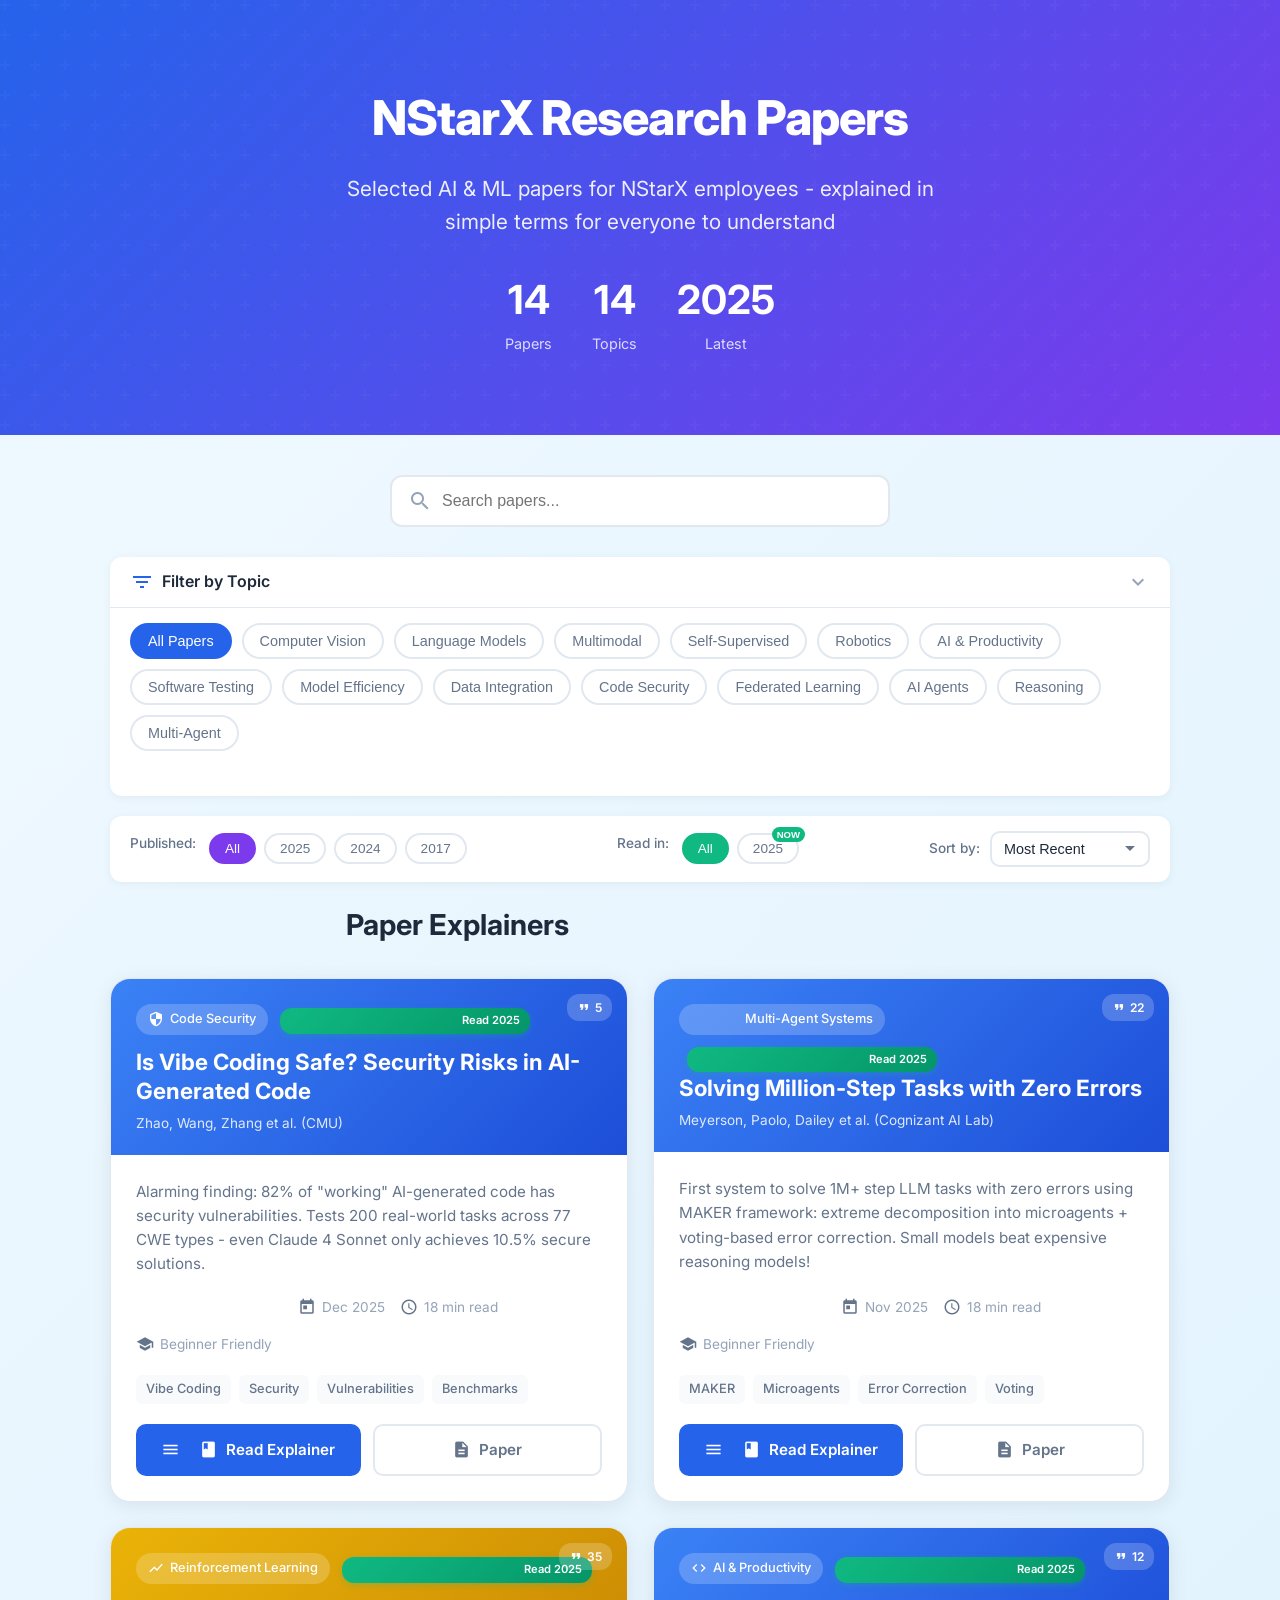
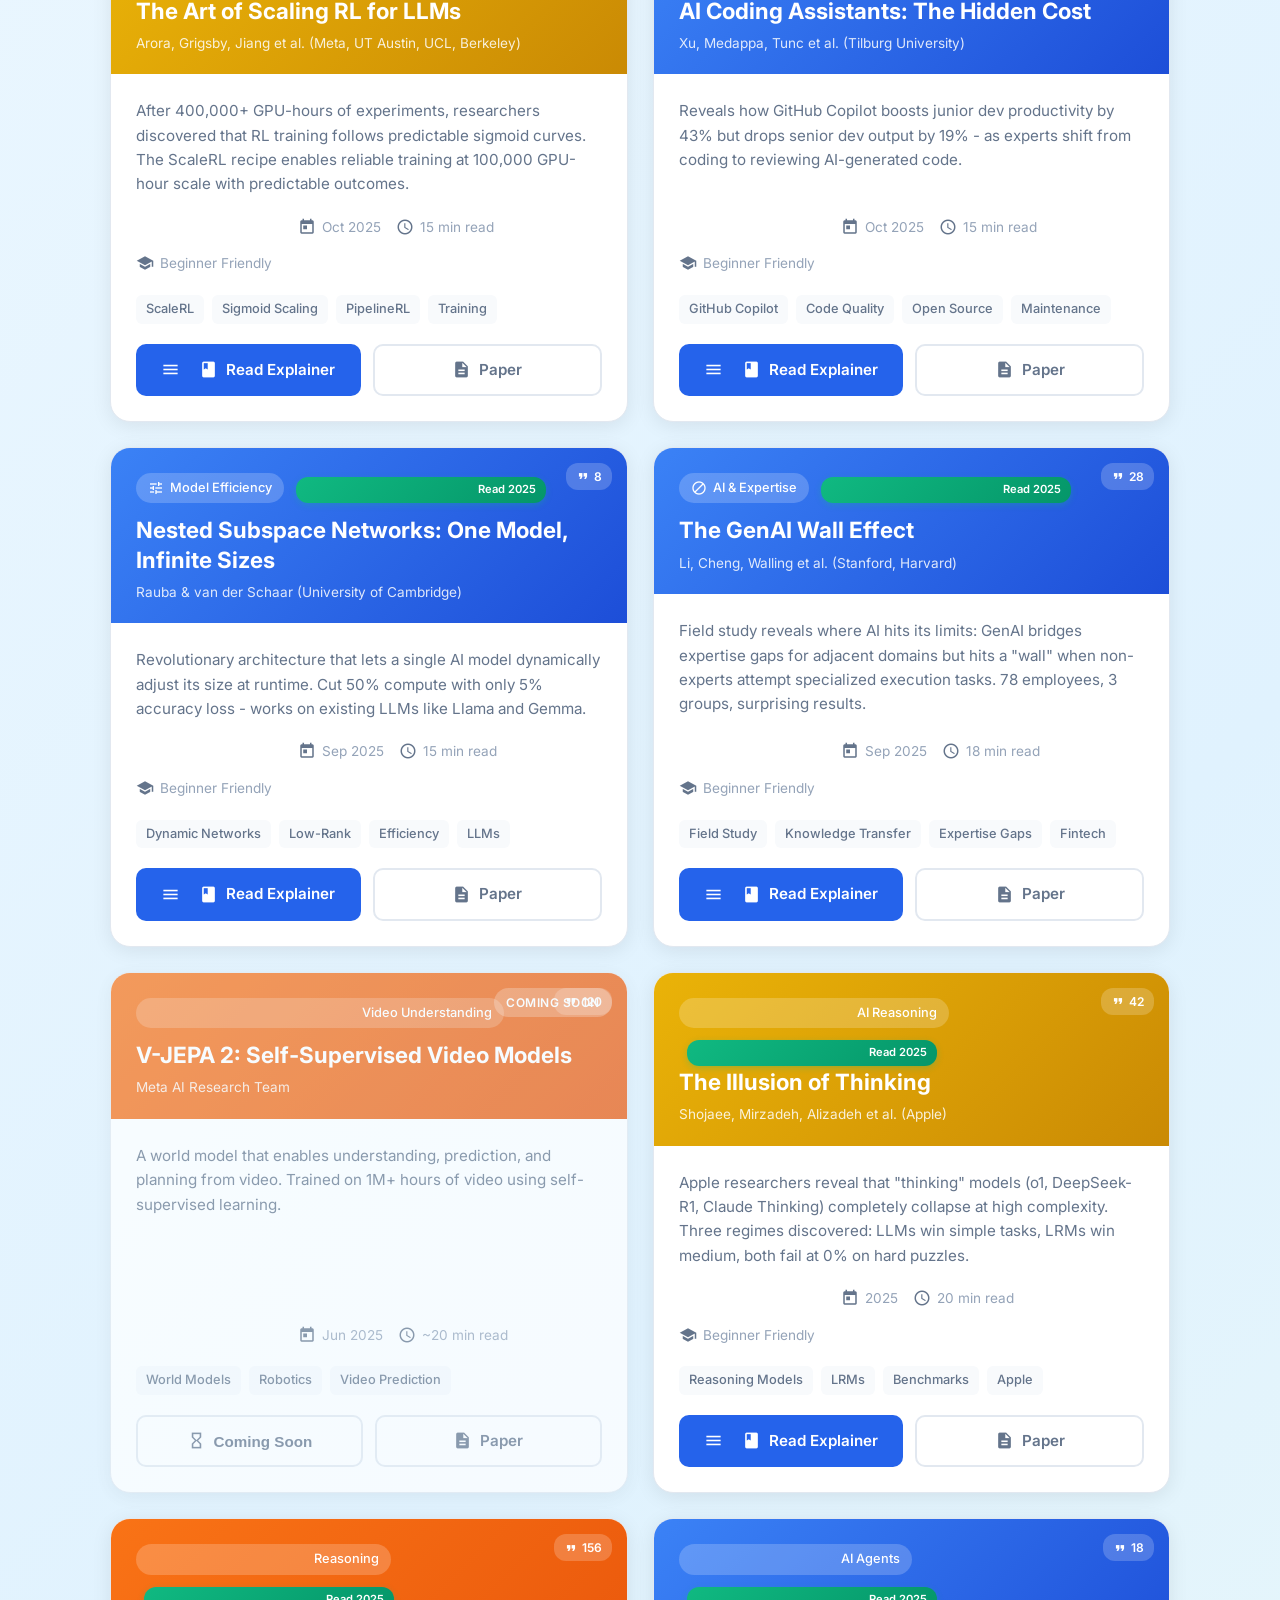
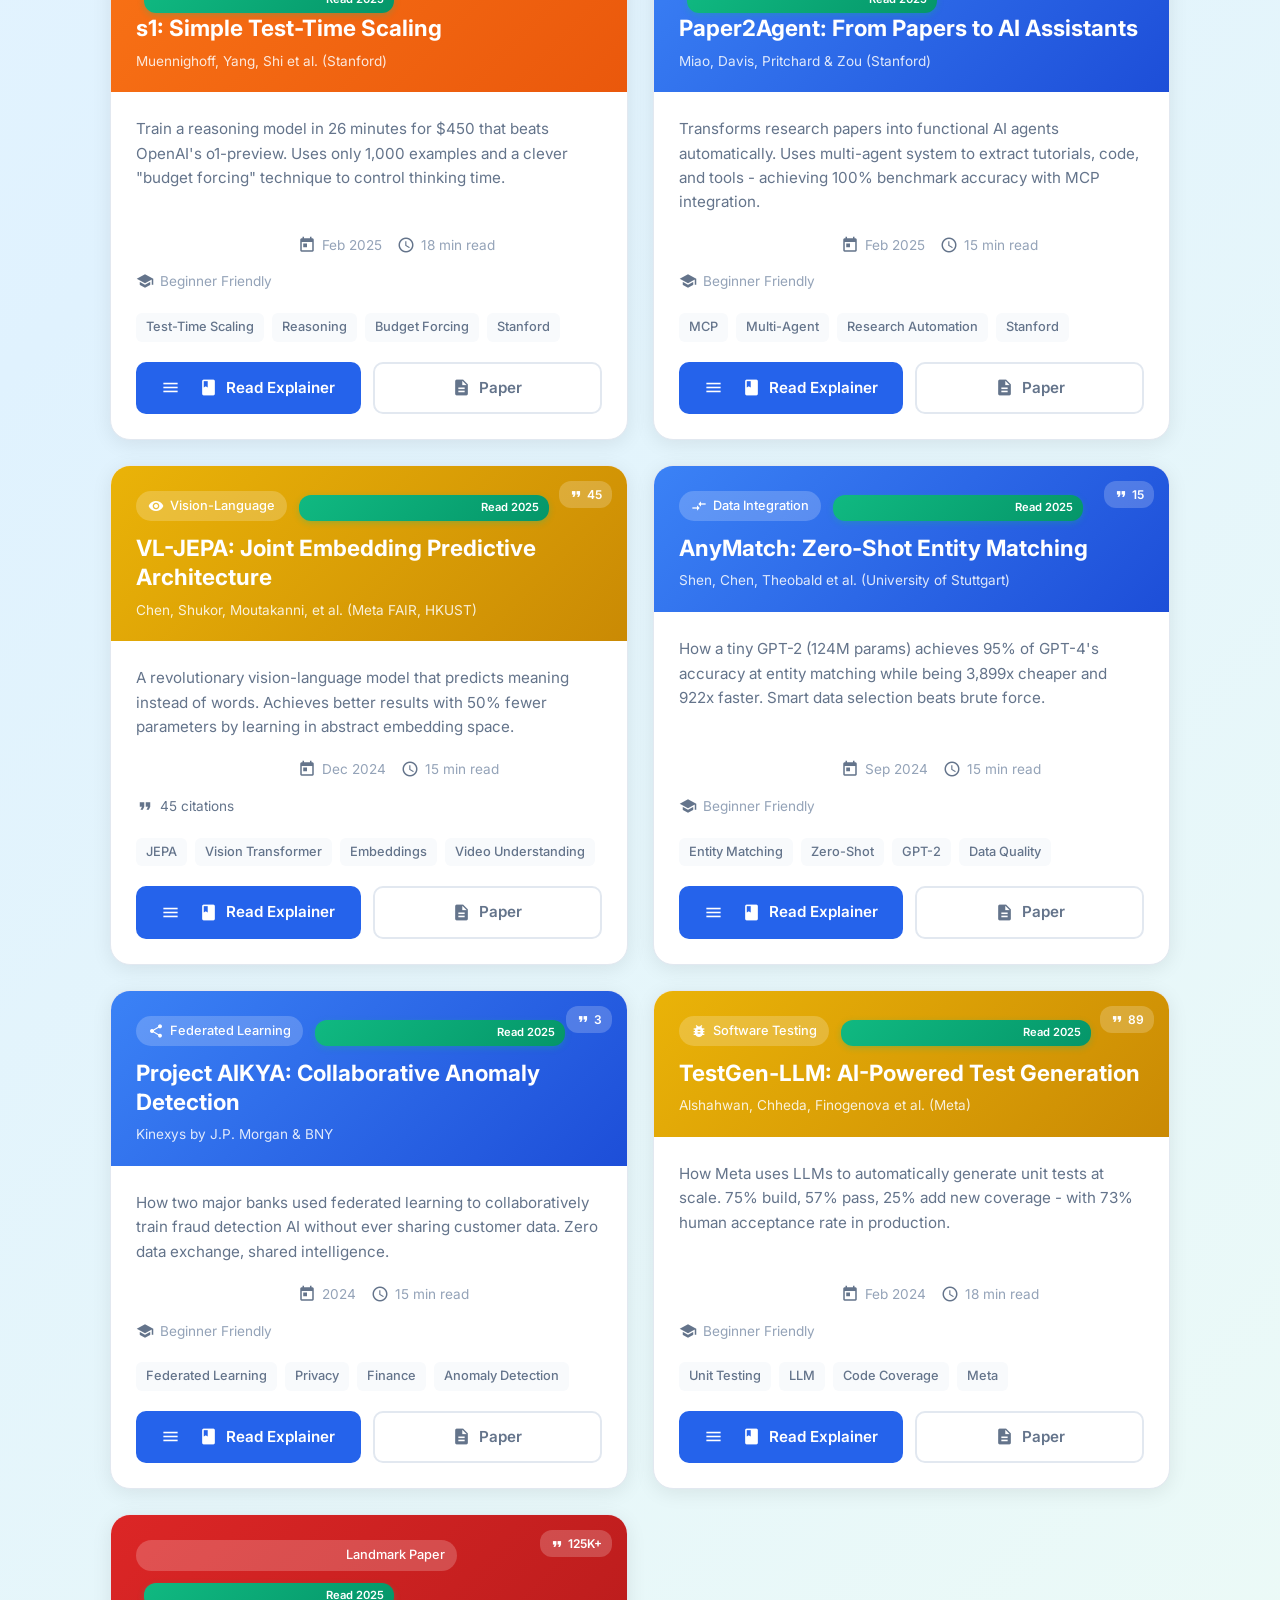
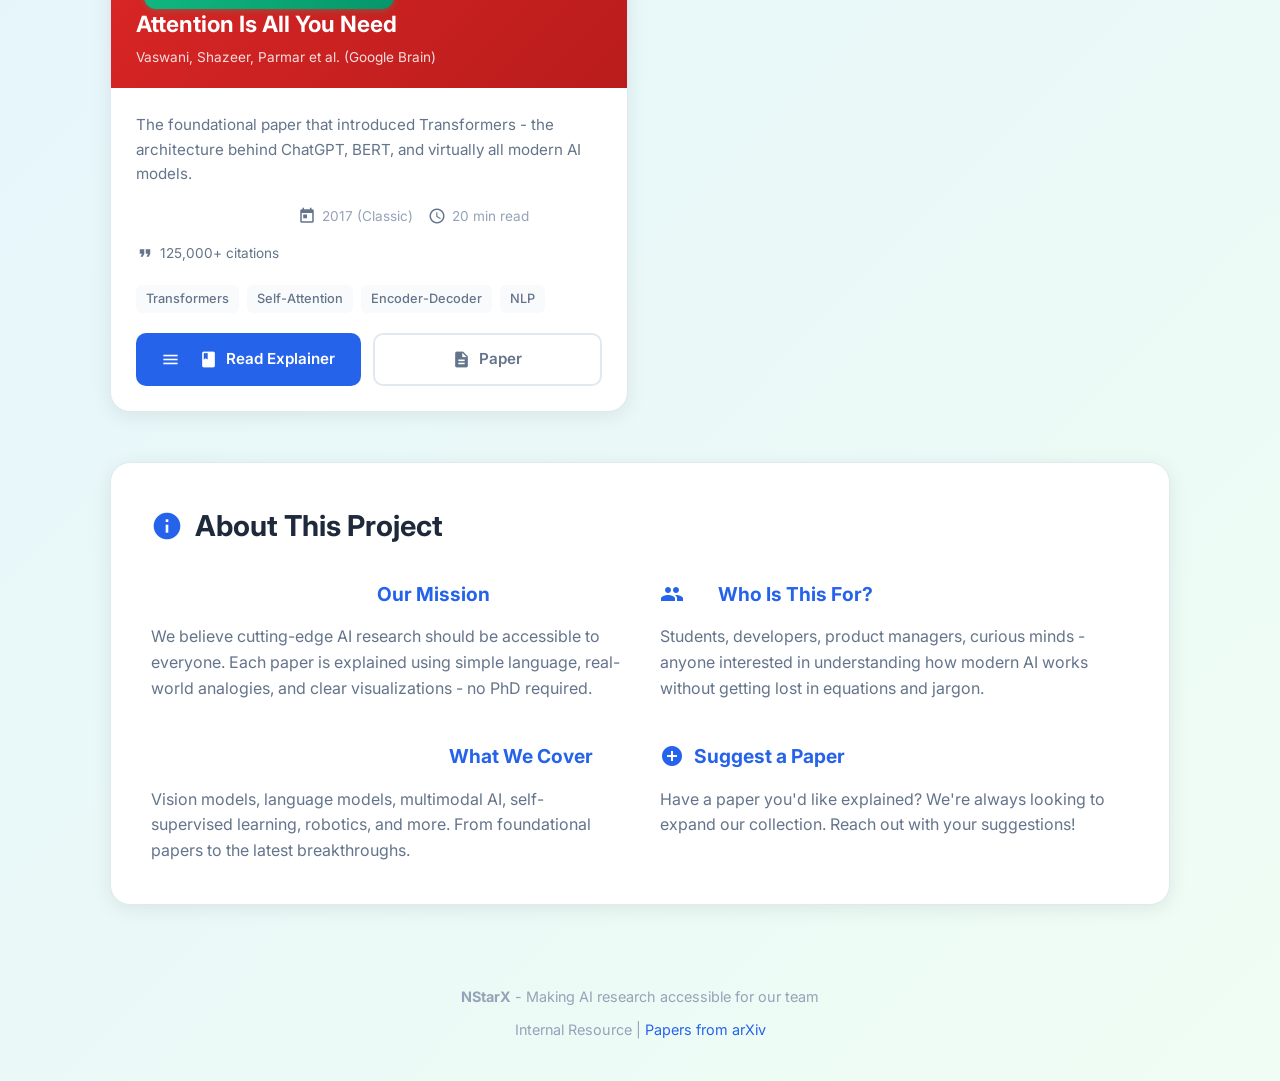
==== commit 6499b61e: "Fix text colors and add citation heatmap to cards - Change all red text to blue across all explainer" ====
--- a/index.html
+++ b/index.html
@@ -583,13 +583,30 @@
             margin-left: 8px;
         }
 
-        /* Stats in meta */
+        /* Stats in meta - readable dark text */
         .meta-item.citations {
-            color: var(--warning);
+            color: var(--text-secondary);
         }
 
         .meta-item.citations .material-icons {
-            color: var(--warning);
+            color: var(--text-secondary);
+        }
+
+        /* Citation tier indicators - heatmap style (red=hot/many, blue=cold/few) */
+        .paper-card[data-citation-tier="legendary"] .paper-card-header {
+            background: linear-gradient(135deg, #dc2626 0%, #b91c1c 100%) !important;
+        }
+
+        .paper-card[data-citation-tier="high"] .paper-card-header {
+            background: linear-gradient(135deg, #f97316 0%, #ea580c 100%) !important;
+        }
+
+        .paper-card[data-citation-tier="medium"] .paper-card-header {
+            background: linear-gradient(135deg, #eab308 0%, #ca8a04 100%) !important;
+        }
+
+        .paper-card[data-citation-tier="low"] .paper-card-header {
+            background: linear-gradient(135deg, #3b82f6 0%, #1d4ed8 100%) !important;
         }
 
         /* Reading badge - inside header */
@@ -1613,7 +1630,26 @@
             }
         });
 
-        // Initialize with default sort (most recent)
+        // Calculate citation tiers for color coding
+        function setCitationTiers() {
+            paperCards.forEach(card => {
+                const citations = parseInt(card.dataset.citations || '0');
+                let tier;
+                if (citations >= 10000) {
+                    tier = 'legendary';  // Gold - landmark papers
+                } else if (citations >= 100) {
+                    tier = 'high';       // Purple - highly cited
+                } else if (citations >= 30) {
+                    tier = 'medium';     // Blue - moderately cited
+                } else {
+                    tier = 'low';        // Gray - new/emerging
+                }
+                card.dataset.citationTier = tier;
+            });
+        }
+
+        // Initialize
+        setCitationTiers();
         sortCards('recent');
     </script>
 </body>
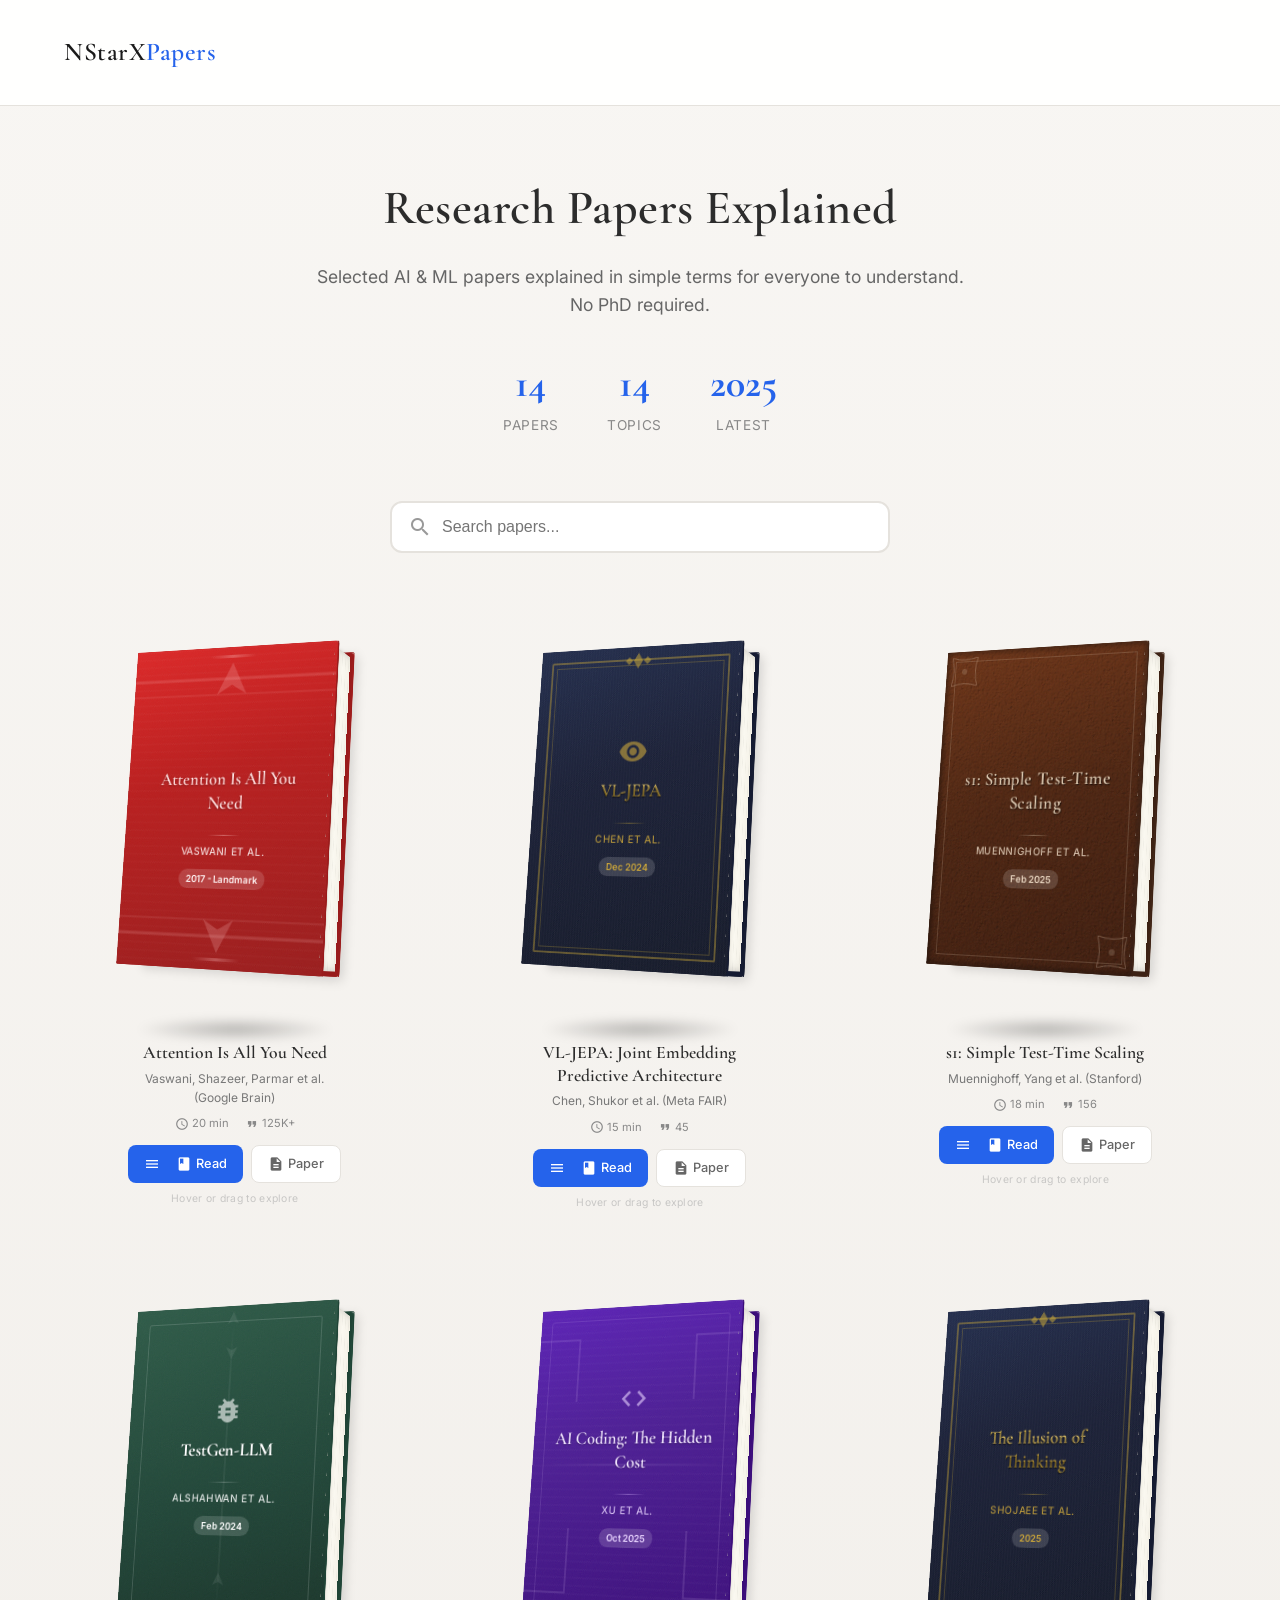
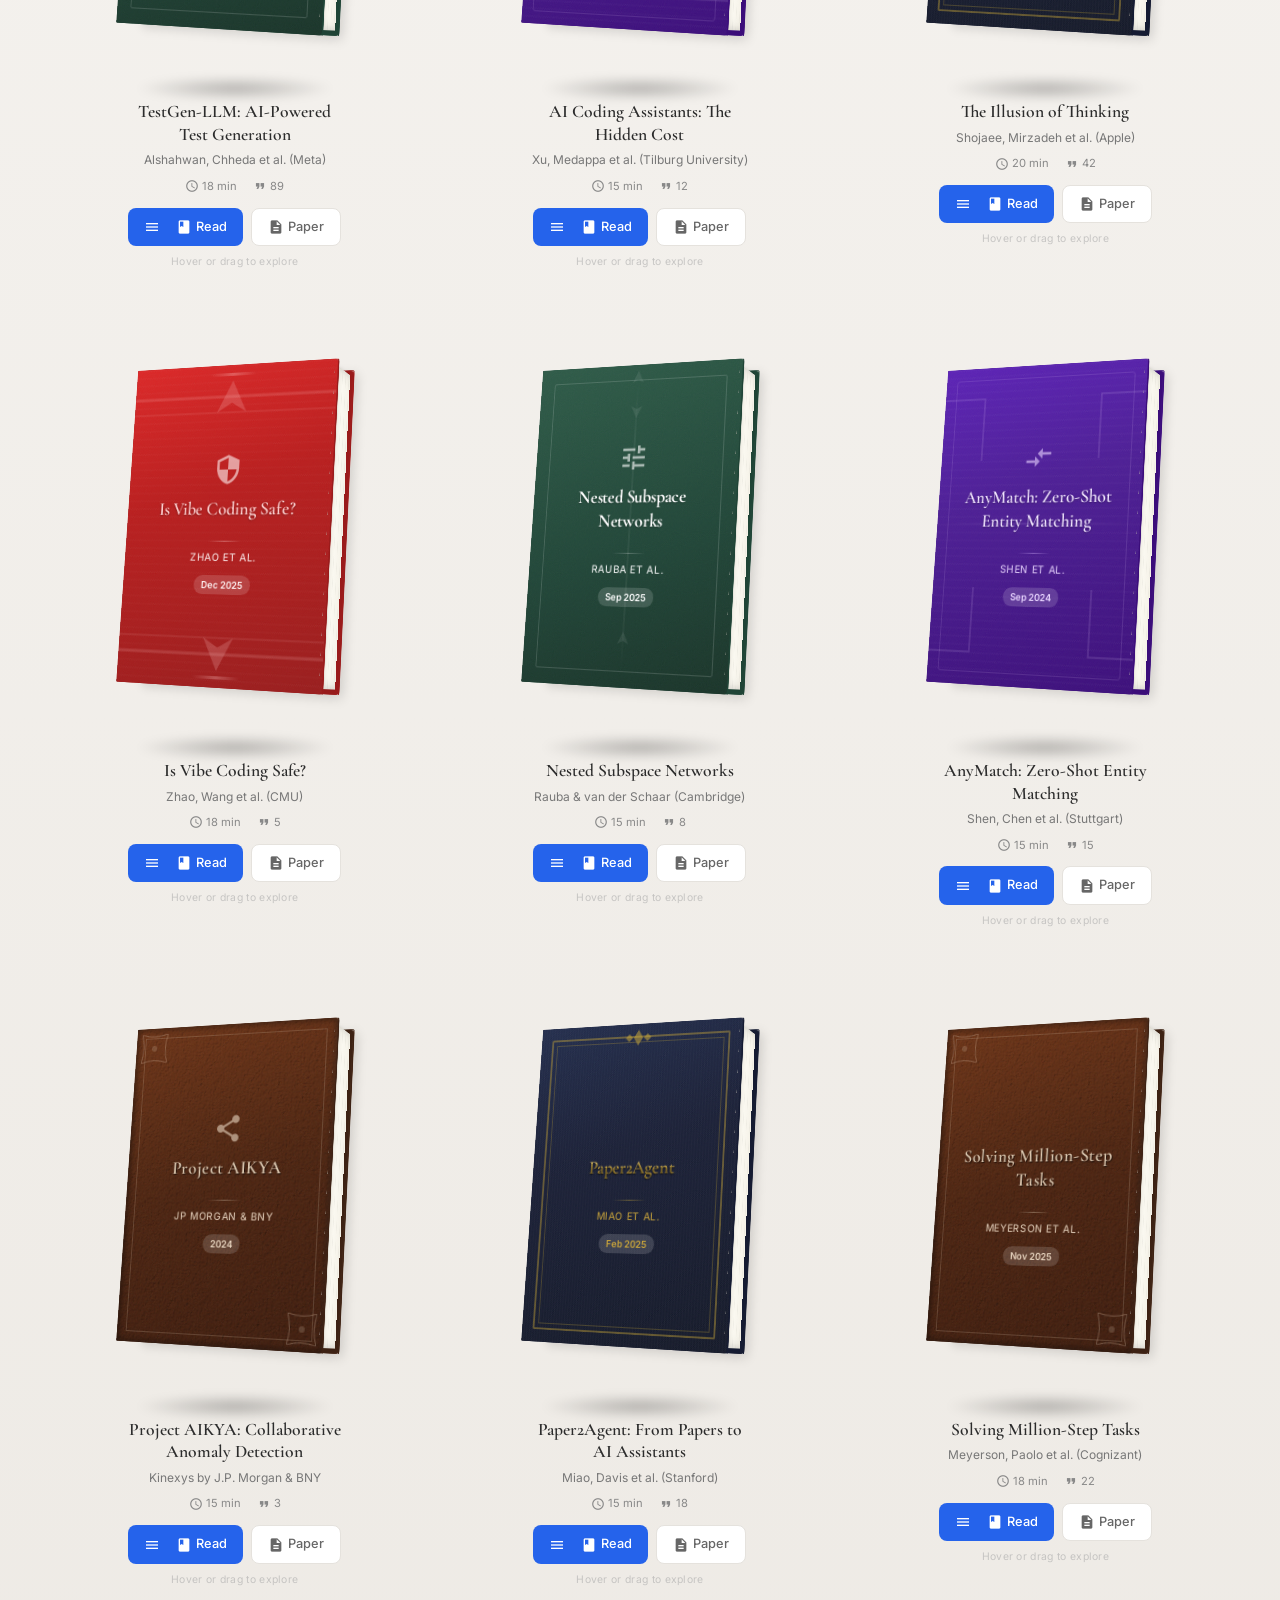
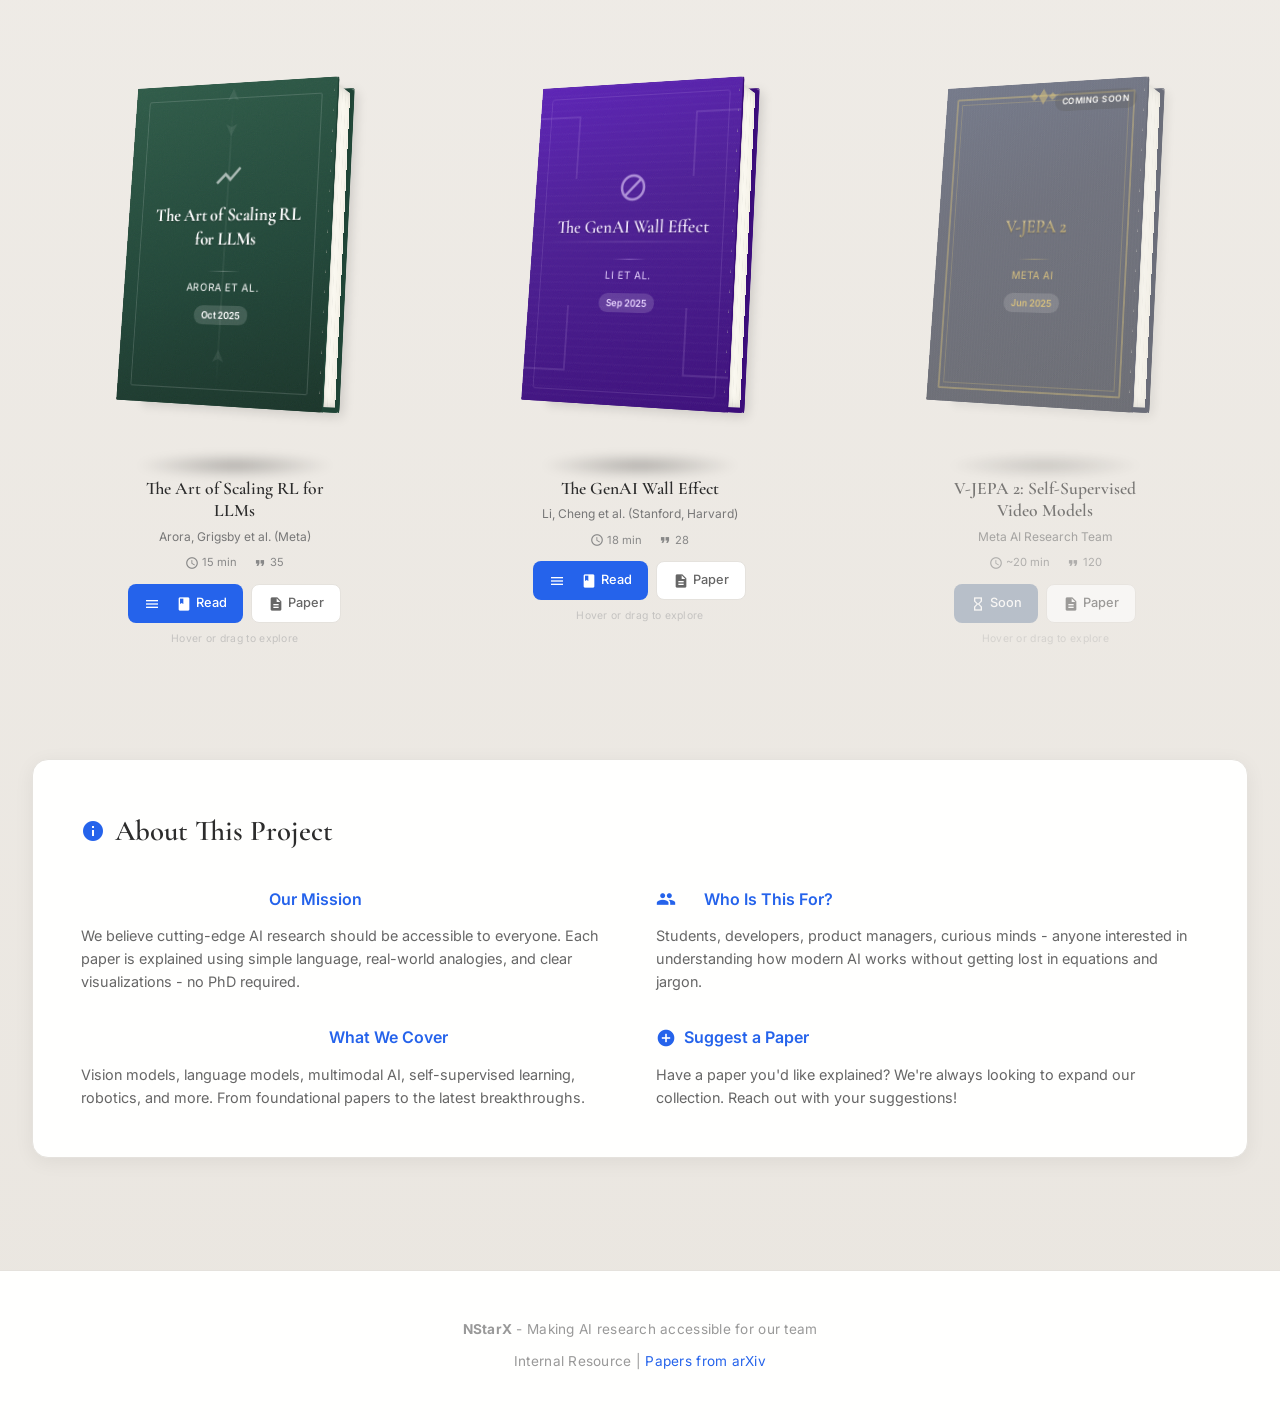
==== commit 1c4dbf15: "Fix book intro animation to show 3D from start Changed animation from complex rotation morph to simp" ====
--- a/index.html
+++ b/index.html
@@ -1,1656 +1,2247 @@
 <!DOCTYPE html>
 <html lang="en">
 <head>
-    <meta charset="UTF-8">
-    <meta name="viewport" content="width=device-width, initial-scale=1.0">
-    <title>NStarX Research Papers | AI & ML Made Simple</title>
-    <link href="https://fonts.googleapis.com/icon?family=Material+Icons" rel="stylesheet">
-    <link href="https://fonts.googleapis.com/css2?family=Inter:wght@400;500;600;700;800&display=swap" rel="stylesheet">
-    <style>
-        :root {
-            --primary: #2563eb;
-            --primary-dark: #1d4ed8;
-            --secondary: #7c3aed;
-            --accent: #06b6d4;
-            --success: #10b981;
-            --warning: #f59e0b;
-            --bg-light: #f8fafc;
-            --bg-card: #ffffff;
-            --text-primary: #1e293b;
-            --text-secondary: #64748b;
-            --text-muted: #94a3b8;
-            --border: #e2e8f0;
-        }
-
-        * {
-            margin: 0;
-            padding: 0;
-            box-sizing: border-box;
-        }
-
-        body {
-            font-family: 'Inter', system-ui, -apple-system, sans-serif;
-            line-height: 1.6;
-            color: var(--text-primary);
-            background: linear-gradient(135deg, #f0f9ff 0%, #e0f2fe 50%, #f0fdf4 100%);
-            min-height: 100vh;
-        }
-
-        /* Header */
-        header {
-            background: linear-gradient(135deg, var(--primary) 0%, var(--secondary) 100%);
-            color: white;
-            padding: 80px 20px;
-            text-align: center;
-            position: relative;
-            overflow: hidden;
-        }
-
-        header::before {
-            content: "";
-            position: absolute;
-            top: 0;
-            left: 0;
-            right: 0;
-            bottom: 0;
-            background: url("data:image/svg+xml,%3Csvg width='60' height='60' viewBox='0 0 60 60' xmlns='http://www.w3.org/2000/svg'%3E%3Cg fill='none' fill-rule='evenodd'%3E%3Cg fill='%23ffffff' fill-opacity='0.05'%3E%3Cpath d='M36 34v-4h-2v4h-4v2h4v4h2v-4h4v-2h-4zm0-30V0h-2v4h-4v2h4v4h2V6h4V4h-4zM6 34v-4H4v4H0v2h4v4h2v-4h4v-2H6zM6 4V0H4v4H0v2h4v4h2V6h4V4H6z'/%3E%3C/g%3E%3C/g%3E%3C/svg%3E");
-            opacity: 0.5;
-        }
-
-        .header-content {
-            position: relative;
-            z-index: 1;
-            max-width: 800px;
-            margin: 0 auto;
-        }
-
-        header h1 {
-            font-size: 3rem;
-            font-weight: 800;
-            margin-bottom: 15px;
-            letter-spacing: -0.02em;
-        }
-
-        header .subtitle {
-            font-size: 1.3rem;
-            opacity: 0.9;
-            max-width: 600px;
-            margin: 0 auto 30px;
-            font-weight: 400;
-        }
-
-        .header-stats {
-            display: flex;
-            justify-content: center;
-            gap: 40px;
-            margin-top: 30px;
-        }
-
-        .header-stat {
-            text-align: center;
-        }
-
-        .header-stat .number {
-            font-size: 2.5rem;
-            font-weight: 700;
-        }
-
-        .header-stat .label {
-            font-size: 0.9rem;
-            opacity: 0.8;
-        }
-
-        /* Main Container */
-        .container {
-            max-width: 1100px;
-            margin: 0 auto;
-            padding: 40px 20px;
-        }
-
-        /* Section Headers */
-        .section-header {
-            display: flex;
-            align-items: center;
-            gap: 12px;
-            margin-bottom: 30px;
-        }
-
-        .section-header h2 {
-            font-size: 1.8rem;
-            font-weight: 700;
-            color: var(--text-primary);
-        }
-
-        .section-header .material-icons {
-            font-size: 2rem;
-            color: var(--primary);
-        }
-
-        /* Filter Tags */
-        .filter-bar {
-            display: flex;
-            flex-wrap: wrap;
-            gap: 10px;
-            margin-bottom: 30px;
-        }
-
-        .filter-tag {
-            padding: 8px 16px;
-            border-radius: 20px;
-            border: 2px solid var(--border);
-            background: white;
-            color: var(--text-secondary);
-            font-size: 0.9rem;
-            font-weight: 500;
-            cursor: pointer;
-            transition: all 0.2s;
-        }
-
-        .filter-tag:hover {
-            border-color: var(--primary);
-            color: var(--primary);
-        }
-
-        .filter-tag.active {
-            background: var(--primary);
-            border-color: var(--primary);
-            color: white;
-        }
-
-        /* Paper Cards Grid */
-        .papers-grid {
-            display: grid;
-            grid-template-columns: repeat(auto-fill, minmax(340px, 1fr));
-            gap: 25px;
-        }
-
-        @media (max-width: 400px) {
-            .papers-grid {
-                grid-template-columns: 1fr;
-            }
-        }
-
-        /* Paper Card */
-        .paper-card {
-            background: var(--bg-card);
-            border-radius: 20px;
-            overflow: hidden;
-            box-shadow: 0 4px 20px rgba(0,0,0,0.08);
-            border: 1px solid var(--border);
-            transition: transform 0.3s, box-shadow 0.3s;
-            display: flex;
-            flex-direction: column;
-        }
-
-        .paper-card:hover {
-            transform: translateY(-8px);
-            box-shadow: 0 20px 40px rgba(0,0,0,0.12);
-        }
-
-        .paper-card-header {
-            padding: 25px 25px 20px;
-            background: linear-gradient(135deg, var(--primary) 0%, var(--secondary) 100%);
-            color: white;
-            position: relative;
-        }
-
-        .paper-card-header .category {
-            display: inline-flex;
-            align-items: center;
-            gap: 6px;
-            background: rgba(255,255,255,0.2);
-            padding: 5px 12px;
-            border-radius: 20px;
-            font-size: 0.8rem;
-            font-weight: 500;
-            margin-bottom: 12px;
-        }
-
-        .paper-card-header .category .material-icons {
-            font-size: 1rem;
-        }
-
-        .paper-card-header h3 {
-            font-size: 1.4rem;
-            font-weight: 700;
-            margin-bottom: 8px;
-            line-height: 1.3;
-        }
-
-        .paper-card-header .authors {
-            font-size: 0.85rem;
-            opacity: 0.85;
-        }
-
-        .paper-card-body {
-            padding: 25px;
-            flex: 1;
-            display: flex;
-            flex-direction: column;
-        }
-
-        .paper-card-body .description {
-            color: var(--text-secondary);
-            font-size: 0.95rem;
-            margin-bottom: 20px;
-            flex: 1;
-        }
-
-        .paper-meta {
-            display: flex;
-            flex-wrap: wrap;
-            gap: 15px;
-            margin-bottom: 20px;
-        }
-
-        .meta-item {
-            display: flex;
-            align-items: center;
-            gap: 6px;
-            font-size: 0.85rem;
-            color: var(--text-muted);
-        }
-
-        .meta-item .material-icons {
-            font-size: 1.1rem;
-            color: var(--text-secondary);
-        }
-
-        .paper-tags {
-            display: flex;
-            flex-wrap: wrap;
-            gap: 8px;
-            margin-bottom: 20px;
-        }
-
-        .paper-tag {
-            padding: 4px 10px;
-            background: var(--bg-light);
-            border-radius: 6px;
-            font-size: 0.8rem;
-            color: var(--text-secondary);
-            font-weight: 500;
-        }
-
-        .paper-card-actions {
-            display: flex;
-            gap: 12px;
-        }
-
-        .btn {
-            flex: 1;
-            display: inline-flex;
-            align-items: center;
-            justify-content: center;
-            gap: 8px;
-            padding: 12px 20px;
-            border-radius: 10px;
-            font-size: 0.95rem;
-            font-weight: 600;
-            text-decoration: none;
-            transition: all 0.2s;
-            cursor: pointer;
-            border: none;
-        }
-
-        .btn-primary {
-            background: var(--primary);
-            color: white;
-        }
-
-        .btn-primary:hover {
-            background: var(--primary-dark);
-        }
-
-        .btn-outline {
-            background: transparent;
-            border: 2px solid var(--border);
-            color: var(--text-secondary);
-        }
-
-        .btn-outline:hover {
-            border-color: var(--primary);
-            color: var(--primary);
-        }
-
-        .btn .material-icons {
-            font-size: 1.2rem;
-        }
-
-        /* Coming Soon Card */
-        .paper-card.coming-soon {
-            opacity: 0.7;
-        }
-
-        .paper-card.coming-soon .paper-card-header {
-            background: linear-gradient(135deg, #64748b 0%, #475569 100%);
-        }
-
-        .coming-soon-badge {
-            position: absolute;
-            top: 15px;
-            right: 15px;
-            background: rgba(255,255,255,0.25);
-            padding: 5px 12px;
-            border-radius: 20px;
-            font-size: 0.75rem;
-            font-weight: 600;
-            text-transform: uppercase;
-            letter-spacing: 0.5px;
-        }
-
-        /* About Section */
-        .about-section {
-            background: var(--bg-card);
-            border-radius: 20px;
-            padding: 40px;
-            margin-top: 50px;
-            box-shadow: 0 4px 20px rgba(0,0,0,0.08);
-            border: 1px solid var(--border);
-        }
-
-        .about-content {
-            display: grid;
-            grid-template-columns: 1fr 1fr;
-            gap: 40px;
-        }
-
-        @media (max-width: 700px) {
-            .about-content {
-                grid-template-columns: 1fr;
-            }
-        }
-
-        .about-item h3 {
-            display: flex;
-            align-items: center;
-            gap: 10px;
-            color: var(--primary);
-            margin-bottom: 15px;
-            font-size: 1.2rem;
-        }
-
-        .about-item h3 .material-icons {
-            font-size: 1.5rem;
-        }
-
-        .about-item p {
-            color: var(--text-secondary);
-        }
-
-        /* Footer */
-        footer {
-            text-align: center;
-            padding: 40px 20px;
-            color: var(--text-muted);
-            font-size: 0.9rem;
-        }
-
-        footer a {
-            color: var(--primary);
-            text-decoration: none;
-        }
-
-        footer a:hover {
-            text-decoration: underline;
-        }
-
-        /* Search Bar */
-        .search-bar {
-            max-width: 500px;
-            margin: 0 auto 30px;
-            position: relative;
-        }
-
-        .search-bar input {
-            width: 100%;
-            padding: 15px 20px 15px 50px;
-            border: 2px solid var(--border);
-            border-radius: 12px;
-            font-size: 1rem;
-            background: white;
-            transition: border-color 0.2s;
-        }
-
-        .search-bar input:focus {
-            outline: none;
-            border-color: var(--primary);
-        }
-
-        .search-bar .material-icons {
-            position: absolute;
-            left: 18px;
-            top: 50%;
-            transform: translateY(-50%);
-            color: var(--text-muted);
-        }
-
-        /* Empty State */
-        .empty-state {
-            text-align: center;
-            padding: 60px 20px;
-            color: var(--text-secondary);
-        }
-
-        .empty-state .material-icons {
-            font-size: 4rem;
-            color: var(--text-muted);
-            margin-bottom: 20px;
-        }
-
-        /* Sort and Filter Controls */
-        .controls-bar {
-            display: flex;
-            justify-content: space-between;
-            align-items: center;
-            flex-wrap: wrap;
-            gap: 15px;
-            margin-bottom: 20px;
-            padding: 15px 20px;
-            background: white;
-            border-radius: 12px;
-            box-shadow: 0 2px 10px rgba(0,0,0,0.05);
-        }
-
-        .year-filters {
-            display: flex;
-            gap: 8px;
-            flex-wrap: wrap;
-        }
-
-        .year-btn {
-            padding: 6px 14px;
-            border-radius: 16px;
-            border: 2px solid var(--border);
-            background: white;
-            color: var(--text-secondary);
-            font-size: 0.85rem;
-            font-weight: 500;
-            cursor: pointer;
-            transition: all 0.2s;
-        }
-
-        .year-btn:hover {
-            border-color: var(--secondary);
-            color: var(--secondary);
-        }
-
-        .year-btn.active {
-            background: var(--secondary);
-            border-color: var(--secondary);
-            color: white;
-        }
-
-        .year-btn.current-year,
-        .read-year-btn.current-year {
-            position: relative;
-        }
-
-        .read-year-btn.current-year::after {
-            content: "NOW";
-            position: absolute;
-            top: -8px;
-            right: -8px;
-            background: var(--success);
-            color: white;
-            font-size: 0.6rem;
-            padding: 2px 5px;
-            border-radius: 8px;
-            font-weight: 700;
-        }
-
-        .read-year-btn {
-            padding: 6px 14px;
-            border-radius: 16px;
-            border: 2px solid var(--border);
-            background: white;
-            color: var(--text-secondary);
-            font-size: 0.85rem;
-            font-weight: 500;
-            cursor: pointer;
-            transition: all 0.2s;
-        }
-
-        .read-year-btn:hover {
-            border-color: var(--success);
-            color: var(--success);
-        }
-
-        .read-year-btn.active {
-            background: var(--success);
-            border-color: var(--success);
-            color: white;
-        }
-
-        .sort-controls {
-            display: flex;
-            align-items: center;
-            gap: 10px;
-        }
-
-        .sort-controls label {
-            font-size: 0.85rem;
-            color: var(--text-secondary);
-            font-weight: 500;
-        }
-
-        .sort-select {
-            padding: 8px 32px 8px 12px;
-            border: 2px solid var(--border);
-            border-radius: 10px;
-            background: white url("data:image/svg+xml,%3Csvg xmlns='http://www.w3.org/2000/svg' width='12' height='12' viewBox='0 0 12 12'%3E%3Cpath fill='%2364748b' d='M6 8L1 3h10z'/%3E%3C/svg%3E") no-repeat right 12px center;
-            font-size: 0.9rem;
-            color: var(--text-primary);
-            cursor: pointer;
-            appearance: none;
-            min-width: 160px;
-        }
-
-        .sort-select:focus {
-            outline: none;
-            border-color: var(--primary);
-        }
-
-        /* Citation Badge */
-        .citation-badge {
-            display: inline-flex;
-            align-items: center;
-            gap: 4px;
-            background: rgba(255,255,255,0.2);
-            padding: 4px 10px;
-            border-radius: 12px;
-            font-size: 0.75rem;
-            font-weight: 600;
-            position: absolute;
-            top: 15px;
-            right: 15px;
-        }
-
-        .citation-badge .material-icons {
-            font-size: 0.9rem;
-        }
-
-        /* Year Badge on Card */
-        .year-badge {
-            display: inline-flex;
-            align-items: center;
-            gap: 4px;
-            background: rgba(0,0,0,0.15);
-            padding: 3px 8px;
-            border-radius: 8px;
-            font-size: 0.7rem;
-            font-weight: 600;
-            margin-left: 8px;
-        }
-
-        /* Stats in meta - readable dark text */
-        .meta-item.citations {
-            color: var(--text-secondary);
-        }
-
-        .meta-item.citations .material-icons {
-            color: var(--text-secondary);
-        }
-
-        /* Citation tier indicators - heatmap style (red=hot/many, blue=cold/few) */
-        .paper-card[data-citation-tier="legendary"] .paper-card-header {
-            background: linear-gradient(135deg, #dc2626 0%, #b91c1c 100%) !important;
-        }
-
-        .paper-card[data-citation-tier="high"] .paper-card-header {
-            background: linear-gradient(135deg, #f97316 0%, #ea580c 100%) !important;
-        }
-
-        .paper-card[data-citation-tier="medium"] .paper-card-header {
-            background: linear-gradient(135deg, #eab308 0%, #ca8a04 100%) !important;
-        }
-
-        .paper-card[data-citation-tier="low"] .paper-card-header {
-            background: linear-gradient(135deg, #3b82f6 0%, #1d4ed8 100%) !important;
-        }
-
-        /* Reading badge - inside header */
-        .reading-badge {
-            display: inline-flex;
-            align-items: center;
-            gap: 4px;
-            background: linear-gradient(135deg, var(--success) 0%, #059669 100%);
-            color: white;
-            padding: 4px 10px;
-            border-radius: 12px;
-            font-size: 0.7rem;
-            font-weight: 600;
-            margin-left: 8px;
-            box-shadow: 0 2px 6px rgba(16, 185, 129, 0.3);
-        }
-
-        .reading-badge .material-icons {
-            font-size: 0.85rem;
-        }
-
-        /* Collapsible filter section */
-        .filter-section {
-            background: white;
-            border-radius: 12px;
-            box-shadow: 0 2px 10px rgba(0,0,0,0.05);
-            margin-bottom: 20px;
-            overflow: hidden;
-        }
-
-        .filter-toggle {
-            display: flex;
-            align-items: center;
-            justify-content: space-between;
-            padding: 12px 20px;
-            cursor: pointer;
-            user-select: none;
-            border-bottom: 1px solid var(--border);
-            transition: background 0.2s;
-        }
-
-        .filter-toggle:hover {
-            background: var(--bg-light);
-        }
-
-        .filter-toggle-left {
-            display: flex;
-            align-items: center;
-            gap: 8px;
-            font-weight: 600;
-            color: var(--text-primary);
-        }
-
-        .filter-toggle-left .material-icons {
-            color: var(--primary);
-        }
-
-        .filter-toggle .chevron {
-            transition: transform 0.3s;
-            color: var(--text-muted);
-        }
-
-        .filter-section.collapsed .chevron {
-            transform: rotate(-90deg);
-        }
-
-        .filter-section.collapsed .filter-bar {
-            display: none;
-        }
-
-        .filter-bar {
-            padding: 15px 20px;
-        }
-    </style>
+  <meta charset="UTF-8">
+  <meta name="viewport" content="width=device-width, initial-scale=1.0">
+  <title>NStarX Research Papers | AI & ML Made Simple</title>
+  <link rel="preconnect" href="https://fonts.googleapis.com">
+  <link rel="preconnect" href="https://fonts.gstatic.com" crossorigin>
+  <link href="https://fonts.googleapis.com/css2?family=Cormorant+Garamond:wght@400;600;700&family=Inter:wght@400;500;600&display=swap" rel="stylesheet">
+  <link href="https://fonts.googleapis.com/icon?family=Material+Icons" rel="stylesheet">
+  <style>
+    * {
+      margin: 0;
+      padding: 0;
+      box-sizing: border-box;
+    }
+
+    body {
+      font-family: 'Inter', -apple-system, BlinkMacSystemFont, sans-serif;
+      background: linear-gradient(180deg, #f8f6f3 0%, #eae6e0 100%);
+      color: #1a1a1a;
+      line-height: 1.6;
+      min-height: 100vh;
+    }
+
+    header {
+      padding: 2rem 4rem;
+      background: #fffffe;
+      border-bottom: 1px solid #e5e2dd;
+    }
+
+    .logo {
+      font-family: 'Cormorant Garamond', Georgia, serif;
+      font-size: 1.6rem;
+      font-weight: 600;
+      color: #1a1a1a;
+      text-decoration: none;
+      letter-spacing: 0.02em;
+    }
+
+    .logo span {
+      color: #2563eb;
+    }
+
+    main {
+      max-width: 1600px;
+      margin: 0 auto;
+      padding: 4rem 2rem;
+    }
+
+    .intro {
+      text-align: center;
+      margin-bottom: 4rem;
+      animation: introFade 1s ease-out backwards;
+    }
+
+    @keyframes introFade {
+      0% {
+        opacity: 0;
+        transform: translateY(-20px);
+      }
+      100% {
+        opacity: 1;
+        transform: translateY(0);
+      }
+    }
+
+    .intro h1 {
+      font-family: 'Cormorant Garamond', Georgia, serif;
+      font-size: 3rem;
+      font-weight: 600;
+      margin-bottom: 1rem;
+      color: #2c2c2c;
+      letter-spacing: 0.01em;
+    }
+
+    .intro p {
+      font-size: 1.1rem;
+      color: #666;
+      max-width: 650px;
+      margin: 0 auto;
+    }
+
+    .intro-stats {
+      display: flex;
+      justify-content: center;
+      gap: 3rem;
+      margin-top: 2rem;
+    }
+
+    .intro-stat {
+      text-align: center;
+    }
+
+    .intro-stat .number {
+      font-family: 'Cormorant Garamond', Georgia, serif;
+      font-size: 2.5rem;
+      font-weight: 700;
+      color: #2563eb;
+    }
+
+    .intro-stat .label {
+      font-size: 0.85rem;
+      color: #888;
+      text-transform: uppercase;
+      letter-spacing: 0.05em;
+    }
+
+    /* Search Bar */
+    .search-container {
+      max-width: 500px;
+      margin: 0 auto 3rem;
+      position: relative;
+    }
+
+    .search-container input {
+      width: 100%;
+      padding: 15px 20px 15px 50px;
+      border: 2px solid #e5e2dd;
+      border-radius: 12px;
+      font-size: 1rem;
+      background: white;
+      transition: border-color 0.2s, box-shadow 0.2s;
+    }
+
+    .search-container input:focus {
+      outline: none;
+      border-color: #2563eb;
+      box-shadow: 0 0 0 3px rgba(37, 99, 235, 0.1);
+    }
+
+    .search-container .material-icons {
+      position: absolute;
+      left: 18px;
+      top: 50%;
+      transform: translateY(-50%);
+      color: #999;
+    }
+
+    .books-grid {
+      display: grid;
+      grid-template-columns: repeat(4, 1fr);
+      gap: 2rem;
+      padding: 1rem;
+    }
+
+    @media (max-width: 1400px) {
+      .books-grid { grid-template-columns: repeat(3, 1fr); }
+    }
+    @media (max-width: 1000px) {
+      .books-grid { grid-template-columns: repeat(2, 1fr); }
+    }
+    @media (max-width: 650px) {
+      .books-grid { grid-template-columns: 1fr; }
+    }
+
+    .book-card {
+      display: flex;
+      flex-direction: column;
+      align-items: center;
+      padding: 2rem 1.5rem;
+    }
+
+    .book-container {
+      perspective: 1200px;
+      margin-bottom: 1.5rem;
+      user-select: none;
+      position: relative;
+      cursor: grab;
+    }
+
+    .book-container.dragging {
+      cursor: grabbing;
+    }
+
+    .book {
+      width: 220px;
+      height: 320px;
+      position: relative;
+      transform-style: preserve-3d;
+      transform: rotateY(-25deg) rotateX(8deg);
+      transition: transform 0.6s cubic-bezier(0.34, 1.56, 0.64, 1);
+      animation: bookIntro 0.6s ease-out backwards;
+    }
+
+    .book-card:nth-child(1) .book { animation-delay: 0.05s; }
+    .book-card:nth-child(2) .book { animation-delay: 0.1s; }
+    .book-card:nth-child(3) .book { animation-delay: 0.15s; }
+    .book-card:nth-child(4) .book { animation-delay: 0.2s; }
+    .book-card:nth-child(5) .book { animation-delay: 0.25s; }
+    .book-card:nth-child(6) .book { animation-delay: 0.3s; }
+    .book-card:nth-child(7) .book { animation-delay: 0.35s; }
+    .book-card:nth-child(8) .book { animation-delay: 0.4s; }
+    .book-card:nth-child(9) .book { animation-delay: 0.45s; }
+    .book-card:nth-child(10) .book { animation-delay: 0.5s; }
+    .book-card:nth-child(11) .book { animation-delay: 0.55s; }
+    .book-card:nth-child(12) .book { animation-delay: 0.6s; }
+    .book-card:nth-child(13) .book { animation-delay: 0.65s; }
+    .book-card:nth-child(14) .book { animation-delay: 0.7s; }
+    .book-card:nth-child(15) .book { animation-delay: 0.75s; }
+
+    @keyframes bookIntro {
+      0% {
+        transform: rotateY(-25deg) rotateX(8deg) translateY(50px);
+      }
+      100% {
+        transform: rotateY(-25deg) rotateX(8deg) translateY(0);
+      }
+    }
+
+    .book.no-transition {
+      transition: none;
+    }
+
+    .book > div {
+      position: absolute;
+      backface-visibility: visible;
+      transform-style: preserve-3d;
+    }
+
+    /* ========================================
+       CLOTH-BOUND BOOK (Style 1 - Navy/Gold)
+       ======================================== */
+
+    .book-style-1 .book-cover {
+      background:
+        url("data:image/svg+xml,%3Csvg width='8' height='8' viewBox='0 0 8 8' xmlns='http://www.w3.org/2000/svg'%3E%3Cpath d='M0 0h1v1H0zM2 0h1v1H2zM4 0h1v1H4zM6 0h1v1H6zM1 1h1v1H1zM3 1h1v1H3zM5 1h1v1H5zM7 1h1v1H7zM0 2h1v1H0zM2 2h1v1H2zM4 2h1v1H4zM6 2h1v1H6zM1 3h1v1H1zM3 3h1v1H3zM5 3h1v1H5zM7 3h1v1H7zM0 4h1v1H0zM2 4h1v1H2zM4 4h1v1H4zM6 4h1v1H6zM1 5h1v1H1zM3 5h1v1H3zM5 5h1v1H5zM7 5h1v1H7zM0 6h1v1H0zM2 6h1v1H2zM4 6h1v1H4zM6 6h1v1H6zM1 7h1v1H1zM3 7h1v1H3zM5 7h1v1H5zM7 7h1v1H7z' fill='%23ffffff' fill-opacity='0.03'/%3E%3C/svg%3E"),
+        repeating-linear-gradient(
+          90deg,
+          transparent 0px,
+          transparent 2px,
+          rgba(255,255,255,0.02) 2px,
+          rgba(255,255,255,0.02) 3px
+        ),
+        linear-gradient(165deg, #1e2848 0%, #151b32 40%, #0f1424 100%);
+      color: #c9a43a;
+    }
+
+    .book-style-1 .book-cover::before {
+      content: '';
+      position: absolute;
+      inset: 0;
+      background: url("data:image/svg+xml,%3Csvg viewBox='0 0 256 256' xmlns='http://www.w3.org/2000/svg'%3E%3Cfilter id='noise'%3E%3CfeTurbulence type='fractalNoise' baseFrequency='0.8' numOctaves='4' stitchTiles='stitch'/%3E%3C/filter%3E%3Crect width='100%25' height='100%25' filter='url(%23noise)'/%3E%3C/svg%3E");
+      opacity: 0.06;
+      border-radius: 0 4px 4px 0;
+    }
+
+    /* Gold decorative border frame */
+    .book-style-1 .book-cover .cover-decoration {
+      position: absolute;
+      inset: 12px;
+      border: 2px solid rgba(212, 175, 55, 0.4);
+      border-radius: 2px;
+      pointer-events: none;
+      z-index: 1;
+    }
+    .book-style-1 .book-cover .cover-decoration::before {
+      content: '';
+      position: absolute;
+      inset: 4px;
+      border: 1px solid rgba(212, 175, 55, 0.25);
+    }
+    .book-style-1 .book-cover .cover-decoration::after {
+      content: '';
+      position: absolute;
+      top: -8px; left: 50%; transform: translateX(-50%);
+      width: 40px; height: 16px;
+      background: url("data:image/svg+xml,%3Csvg viewBox='0 0 40 16' xmlns='http://www.w3.org/2000/svg'%3E%3Cpath d='M20 0 L25 8 L20 16 L15 8 Z M10 4 L14 8 L10 12 L6 8 Z M30 4 L34 8 L30 12 L26 8 Z' fill='%23d4af37' fill-opacity='0.5'/%3E%3C/svg%3E") center/contain no-repeat;
+    }
+
+    .book-style-1 .book-cover .title-emboss {
+      position: relative;
+      text-shadow:
+        0 1px 0 rgba(0,0,0,0.4),
+        0 -1px 0 rgba(255,215,100,0.2);
+      background: linear-gradient(
+        180deg,
+        #d4af37 0%,
+        #f5d675 25%,
+        #c9a43a 50%,
+        #a8872e 75%,
+        #d4af37 100%
+      );
+      -webkit-background-clip: text;
+      -webkit-text-fill-color: transparent;
+      background-clip: text;
+      filter: drop-shadow(0 1px 1px rgba(0,0,0,0.3));
+    }
+
+    .book-style-1 .book-spine {
+      background:
+        url("data:image/svg+xml,%3Csvg width='8' height='8' viewBox='0 0 8 8' xmlns='http://www.w3.org/2000/svg'%3E%3Cpath d='M0 0h1v1H0zM2 0h1v1H2zM4 0h1v1H4zM6 0h1v1H6zM1 1h1v1H1zM3 1h1v1H3zM5 1h1v1H5zM7 1h1v1H7z' fill='%23ffffff' fill-opacity='0.02'/%3E%3C/svg%3E"),
+        linear-gradient(90deg, #0c0f1a 0%, #151b32 40%, #1a2040 60%, #151b32 100%);
+      color: #c9a43a;
+    }
+
+    .book-style-1 .book-back {
+      background:
+        url("data:image/svg+xml,%3Csvg width='8' height='8' viewBox='0 0 8 8' xmlns='http://www.w3.org/2000/svg'%3E%3Cpath d='M0 0h1v1H0zM2 0h1v1H2zM4 0h1v1H4zM6 0h1v1H6zM1 1h1v1H1zM3 1h1v1H3zM5 1h1v1H5zM7 1h1v1H7z' fill='%23ffffff' fill-opacity='0.03'/%3E%3C/svg%3E"),
+        linear-gradient(165deg, #151b32 0%, #0f1424 100%);
+      color: #a08030;
+    }
+
+    .book-style-1 .book-cover .cover-inner,
+    .book-style-1 .book-cover .cover-edge-top,
+    .book-style-1 .book-cover .cover-edge-bottom,
+    .book-style-1 .book-cover .cover-edge-right,
+    .book-style-1 .book-back .cover-inner,
+    .book-style-1 .book-back .cover-edge-top,
+    .book-style-1 .book-back .cover-edge-bottom,
+    .book-style-1 .book-back .cover-edge-left {
+      background: #151b32;
+    }
+
+    .book-style-1 .line { background: linear-gradient(90deg, transparent, #d4af37, transparent); }
+
+    .book-style-1 .book-top::after,
+    .book-style-1 .book-bottom::after {
+      background: repeating-linear-gradient(180deg,
+        #c9a43a 0px, #c9a43a 2px,
+        #1e2848 2px, #1e2848 4px
+      );
+    }
+
+    /* ========================================
+       LEATHER-BOUND BOOK (Style 2 - Brown)
+       ======================================== */
+
+    .book-style-2 .book-cover {
+      background:
+        url("data:image/svg+xml,%3Csvg viewBox='0 0 200 200' xmlns='http://www.w3.org/2000/svg'%3E%3Cfilter id='leather'%3E%3CfeTurbulence type='turbulence' baseFrequency='0.4' numOctaves='6' result='noise'/%3E%3CfeDiffuseLighting in='noise' lighting-color='%23886644' surfaceScale='1.5'%3E%3CfeDistantLight azimuth='45' elevation='60'/%3E%3C/feDiffuseLighting%3E%3C/filter%3E%3Crect width='100%25' height='100%25' filter='url(%23leather)'/%3E%3C/svg%3E"),
+        linear-gradient(165deg, #6b3d22 0%, #4a2a18 50%, #3d2214 100%);
+      background-blend-mode: soft-light, normal;
+      color: #e8d5c0;
+    }
+
+    .book-style-2 .book-cover::before {
+      content: '';
+      position: absolute;
+      inset: 0;
+      background: url("data:image/svg+xml,%3Csvg viewBox='0 0 256 256' xmlns='http://www.w3.org/2000/svg'%3E%3Cfilter id='noise'%3E%3CfeTurbulence type='fractalNoise' baseFrequency='1.2' numOctaves='5' stitchTiles='stitch'/%3E%3C/filter%3E%3Crect width='100%25' height='100%25' filter='url(%23noise)'/%3E%3C/svg%3E");
+      opacity: 0.08;
+      border-radius: 0 4px 4px 0;
+    }
+
+    .book-style-2 .book-cover .title-emboss {
+      text-shadow:
+        1px 1px 0 rgba(0,0,0,0.5),
+        -0.5px -0.5px 0 rgba(255,255,255,0.1),
+        0 2px 3px rgba(0,0,0,0.3);
+      color: #dcc8b0;
+      letter-spacing: 0.03em;
+    }
+
+    .book-style-2 .book-cover::after {
+      content: '';
+      position: absolute;
+      inset: 0;
+      border-radius: 0 4px 4px 0;
+      box-shadow:
+        inset 2px 0 8px rgba(0,0,0,0.3),
+        inset -1px 0 4px rgba(255,255,255,0.05),
+        inset 0 2px 6px rgba(0,0,0,0.2),
+        inset 0 -2px 6px rgba(0,0,0,0.2);
+    }
+
+    /* Leather embossed corner ornaments */
+    .book-style-2 .book-cover .cover-decoration {
+      position: absolute;
+      inset: 10px;
+      border: 1px solid rgba(220, 200, 176, 0.2);
+      pointer-events: none;
+      z-index: 1;
+    }
+    .book-style-2 .book-cover .cover-decoration::before,
+    .book-style-2 .book-cover .cover-decoration::after {
+      content: '';
+      position: absolute;
+      width: 30px;
+      height: 30px;
+      background: url("data:image/svg+xml,%3Csvg viewBox='0 0 30 30' xmlns='http://www.w3.org/2000/svg'%3E%3Cpath d='M0 0 Q15 5 30 0 Q25 15 30 30 Q15 25 0 30 Q5 15 0 0' stroke='%23dcc8b0' stroke-width='1' fill='none' opacity='0.3'/%3E%3Ccircle cx='15' cy='15' r='3' fill='%23dcc8b0' opacity='0.2'/%3E%3C/svg%3E") center/contain no-repeat;
+    }
+    .book-style-2 .book-cover .cover-decoration::before {
+      top: -5px; left: -5px;
+    }
+    .book-style-2 .book-cover .cover-decoration::after {
+      bottom: -5px; right: -5px;
+      transform: rotate(180deg);
+    }
+
+    .book-style-2 .book-spine {
+      background:
+        url("data:image/svg+xml,%3Csvg viewBox='0 0 256 256' xmlns='http://www.w3.org/2000/svg'%3E%3Cfilter id='noise'%3E%3CfeTurbulence type='fractalNoise' baseFrequency='1' numOctaves='4' stitchTiles='stitch'/%3E%3C/filter%3E%3Crect width='100%25' height='100%25' filter='url(%23noise)'/%3E%3C/svg%3E"),
+        linear-gradient(90deg, #2d1810 0%, #4a2a18 30%, #5a3420 50%, #4a2a18 70%, #2d1810 100%);
+      background-blend-mode: soft-light, normal;
+      color: #d4c0a8;
+    }
+
+    .book-style-2 .book-spine::after {
+      content: '';
+      position: absolute;
+      inset: 0;
+      background:
+        linear-gradient(180deg,
+          transparent 15%,
+          rgba(0,0,0,0.3) 16%,
+          rgba(255,255,255,0.08) 17%,
+          transparent 19%,
+          transparent 35%,
+          rgba(0,0,0,0.3) 36%,
+          rgba(255,255,255,0.08) 37%,
+          transparent 39%,
+          transparent 61%,
+          rgba(0,0,0,0.3) 62%,
+          rgba(255,255,255,0.08) 63%,
+          transparent 65%,
+          transparent 81%,
+          rgba(0,0,0,0.3) 82%,
+          rgba(255,255,255,0.08) 83%,
+          transparent 85%
+        );
+    }
+
+    .book-style-2 .book-back {
+      background:
+        url("data:image/svg+xml,%3Csvg viewBox='0 0 256 256' xmlns='http://www.w3.org/2000/svg'%3E%3Cfilter id='noise'%3E%3CfeTurbulence type='fractalNoise' baseFrequency='1' numOctaves='4' stitchTiles='stitch'/%3E%3C/filter%3E%3Crect width='100%25' height='100%25' filter='url(%23noise)'/%3E%3C/svg%3E"),
+        linear-gradient(165deg, #4a2a18 0%, #3d2214 100%);
+      background-blend-mode: soft-light, normal;
+      color: #c0a888;
+    }
+
+    .book-style-2 .book-cover .cover-inner,
+    .book-style-2 .book-cover .cover-edge-top,
+    .book-style-2 .book-cover .cover-edge-bottom,
+    .book-style-2 .book-cover .cover-edge-right,
+    .book-style-2 .book-back .cover-inner,
+    .book-style-2 .book-back .cover-edge-top,
+    .book-style-2 .book-back .cover-edge-bottom,
+    .book-style-2 .book-back .cover-edge-left {
+      background: #3d2214;
+    }
+
+    .book-style-2 .line { background: linear-gradient(90deg, transparent, #d4c0a8, transparent); }
+
+    .book-style-2 .book-top::after,
+    .book-style-2 .book-bottom::after {
+      background: repeating-linear-gradient(180deg,
+        #8b5a3c 0px, #8b5a3c 2px,
+        #f5e6d3 2px, #f5e6d3 4px
+      );
+    }
+
+    /* ========================================
+       PAPER-WRAPPED WITH DUST JACKET (Style 3 - Green)
+       ======================================== */
+
+    .book-style-3 .book-cover {
+      background: linear-gradient(165deg, #2d5a47 0%, #1f4436 60%, #183328 100%);
+      color: #ffffff;
+      border: none;
+    }
+
+    .book-style-3 .book-cover::before {
+      content: '';
+      position: absolute;
+      inset: 0;
+      background: url("data:image/svg+xml,%3Csvg viewBox='0 0 256 256' xmlns='http://www.w3.org/2000/svg'%3E%3Cfilter id='noise'%3E%3CfeTurbulence type='fractalNoise' baseFrequency='0.8' numOctaves='4' stitchTiles='stitch'/%3E%3C/filter%3E%3Crect width='100%25' height='100%25' filter='url(%23noise)'/%3E%3C/svg%3E");
+      opacity: 0.06;
+      border-radius: 0 4px 4px 0;
+    }
+
+    .book-style-3 .book-cover .title-emboss {
+      color: #ffffff;
+      font-weight: 700;
+      letter-spacing: -0.01em;
+      text-shadow: 0 1px 2px rgba(0,0,0,0.3);
+    }
+
+    /* Geometric leaf pattern for green books */
+    .book-style-3 .book-cover .cover-decoration {
+      position: absolute;
+      inset: 0;
+      pointer-events: none;
+      z-index: 1;
+      background:
+        url("data:image/svg+xml,%3Csvg viewBox='0 0 100 100' xmlns='http://www.w3.org/2000/svg'%3E%3Cpath d='M50 10 L60 30 L50 25 L40 30 Z' fill='%23ffffff' opacity='0.08'/%3E%3Cpath d='M50 90 L60 70 L50 75 L40 70 Z' fill='%23ffffff' opacity='0.08'/%3E%3C/svg%3E") top center/60px no-repeat,
+        url("data:image/svg+xml,%3Csvg viewBox='0 0 100 100' xmlns='http://www.w3.org/2000/svg'%3E%3Cpath d='M50 10 L60 30 L50 25 L40 30 Z' fill='%23ffffff' opacity='0.08'/%3E%3C/svg%3E") bottom center/60px no-repeat;
+      transform: scaleY(1);
+    }
+    .book-style-3 .book-cover .cover-decoration::before {
+      content: '';
+      position: absolute;
+      inset: 15px;
+      border: 1px solid rgba(255,255,255,0.15);
+      border-radius: 2px;
+    }
+    .book-style-3 .book-cover .cover-decoration::after {
+      content: '';
+      position: absolute;
+      left: 50%;
+      top: 20px;
+      bottom: 20px;
+      width: 1px;
+      background: linear-gradient(180deg, transparent, rgba(255,255,255,0.1) 20%, rgba(255,255,255,0.1) 80%, transparent);
+      transform: translateX(-50%);
+    }
+
+    .book-style-3 .book-spine {
+      background: linear-gradient(90deg, #183328 0%, #2d5a47 40%, #2d5a47 60%, #183328 100%);
+      color: #ffffff;
+    }
+
+    .book-style-3 .book-back {
+      background: linear-gradient(165deg, #2d5a47 0%, #1f4436 100%);
+      color: #e0f2e9;
+    }
+
+    .book-style-3 .book-cover .cover-inner,
+    .book-style-3 .book-cover .cover-edge-top,
+    .book-style-3 .book-cover .cover-edge-bottom,
+    .book-style-3 .book-cover .cover-edge-right,
+    .book-style-3 .book-back .cover-inner,
+    .book-style-3 .book-back .cover-edge-top,
+    .book-style-3 .book-back .cover-edge-bottom,
+    .book-style-3 .book-back .cover-edge-left {
+      background: #1f4436;
+    }
+
+    .book-style-3 .line { background: linear-gradient(90deg, transparent, rgba(255,255,255,0.6), transparent); }
+
+    .book-style-3 .book-top::after,
+    .book-style-3 .book-bottom::after {
+      background: repeating-linear-gradient(180deg,
+        #2d5a47 0px, #2d5a47 2px,
+        #4a7a67 2px, #4a7a67 4px
+      );
+    }
+
+    /* ========================================
+       PURPLE STYLE (Style 4)
+       ======================================== */
+
+    .book-style-4 .book-cover {
+      background:
+        url("data:image/svg+xml,%3Csvg width='8' height='8' viewBox='0 0 8 8' xmlns='http://www.w3.org/2000/svg'%3E%3Cpath d='M0 0h1v1H0zM2 0h1v1H2zM4 0h1v1H4zM6 0h1v1H6zM1 1h1v1H1zM3 1h1v1H3zM5 1h1v1H5zM7 1h1v1H7z' fill='%23ffffff' fill-opacity='0.03'/%3E%3C/svg%3E"),
+        linear-gradient(165deg, #5b21b6 0%, #4c1d95 40%, #3b0d7a 100%);
+      color: #e9d5ff;
+    }
+
+    .book-style-4 .book-cover::before {
+      content: '';
+      position: absolute;
+      inset: 0;
+      background: url("data:image/svg+xml,%3Csvg viewBox='0 0 256 256' xmlns='http://www.w3.org/2000/svg'%3E%3Cfilter id='noise'%3E%3CfeTurbulence type='fractalNoise' baseFrequency='0.8' numOctaves='4' stitchTiles='stitch'/%3E%3C/filter%3E%3Crect width='100%25' height='100%25' filter='url(%23noise)'/%3E%3C/svg%3E");
+      opacity: 0.06;
+      border-radius: 0 4px 4px 0;
+    }
+
+    .book-style-4 .book-cover .title-emboss {
+      color: #f3e8ff;
+      text-shadow: 0 1px 2px rgba(0,0,0,0.3);
+    }
+
+    /* Tech circuit pattern for purple books */
+    .book-style-4 .book-cover .cover-decoration {
+      position: absolute;
+      inset: 0;
+      pointer-events: none;
+      z-index: 1;
+      background: url("data:image/svg+xml,%3Csvg viewBox='0 0 100 100' xmlns='http://www.w3.org/2000/svg'%3E%3Ccircle cx='10' cy='10' r='2' fill='%23e9d5ff' opacity='0.15'/%3E%3Ccircle cx='90' cy='10' r='2' fill='%23e9d5ff' opacity='0.15'/%3E%3Ccircle cx='10' cy='90' r='2' fill='%23e9d5ff' opacity='0.15'/%3E%3Ccircle cx='90' cy='90' r='2' fill='%23e9d5ff' opacity='0.15'/%3E%3Cpath d='M10 10 L30 10 L30 30 M90 10 L70 10 L70 30 M10 90 L30 90 L30 70 M90 90 L70 90 L70 70' stroke='%23e9d5ff' stroke-width='0.5' fill='none' opacity='0.15'/%3E%3C/svg%3E") center/cover no-repeat;
+    }
+    .book-style-4 .book-cover .cover-decoration::before {
+      content: '';
+      position: absolute;
+      top: 50%;
+      left: 15px;
+      right: 15px;
+      height: 1px;
+      background: linear-gradient(90deg, transparent, rgba(233,213,255,0.2), transparent);
+      transform: translateY(-50%);
+    }
+    .book-style-4 .book-cover .cover-decoration::after {
+      content: '';
+      position: absolute;
+      inset: 12px;
+      border: 1px solid rgba(233,213,255,0.12);
+      border-radius: 3px;
+    }
+
+    .book-style-4 .book-spine {
+      background: linear-gradient(90deg, #3b0d7a 0%, #4c1d95 40%, #5b21b6 60%, #4c1d95 100%);
+      color: #e9d5ff;
+    }
+
+    .book-style-4 .book-back {
+      background: linear-gradient(165deg, #4c1d95 0%, #3b0d7a 100%);
+      color: #d8b4fe;
+    }
+
+    .book-style-4 .book-cover .cover-inner,
+    .book-style-4 .book-cover .cover-edge-top,
+    .book-style-4 .book-cover .cover-edge-bottom,
+    .book-style-4 .book-cover .cover-edge-right,
+    .book-style-4 .book-back .cover-inner,
+    .book-style-4 .book-back .cover-edge-top,
+    .book-style-4 .book-back .cover-edge-bottom,
+    .book-style-4 .book-back .cover-edge-left {
+      background: #3b0d7a;
+    }
+
+    .book-style-4 .line { background: linear-gradient(90deg, transparent, #d8b4fe, transparent); }
+
+    .book-style-4 .book-top::after,
+    .book-style-4 .book-bottom::after {
+      background: repeating-linear-gradient(180deg,
+        #7c3aed 0px, #7c3aed 2px,
+        #c4b5fd 2px, #c4b5fd 4px
+      );
+    }
+
+    /* ========================================
+       RED STYLE (Style 5 - for landmark papers)
+       ======================================== */
+
+    .book-style-5 .book-cover {
+      background:
+        url("data:image/svg+xml,%3Csvg width='8' height='8' viewBox='0 0 8 8' xmlns='http://www.w3.org/2000/svg'%3E%3Cpath d='M0 0h1v1H0zM2 0h1v1H2zM4 0h1v1H4zM6 0h1v1H6zM1 1h1v1H1zM3 1h1v1H3zM5 1h1v1H5zM7 1h1v1H7z' fill='%23ffffff' fill-opacity='0.03'/%3E%3C/svg%3E"),
+        linear-gradient(165deg, #dc2626 0%, #b91c1c 40%, #991b1b 100%);
+      color: #fef2f2;
+    }
+
+    .book-style-5 .book-cover::before {
+      content: '';
+      position: absolute;
+      inset: 0;
+      background: url("data:image/svg+xml,%3Csvg viewBox='0 0 256 256' xmlns='http://www.w3.org/2000/svg'%3E%3Cfilter id='noise'%3E%3CfeTurbulence type='fractalNoise' baseFrequency='0.8' numOctaves='4' stitchTiles='stitch'/%3E%3C/filter%3E%3Crect width='100%25' height='100%25' filter='url(%23noise)'/%3E%3C/svg%3E");
+      opacity: 0.06;
+      border-radius: 0 4px 4px 0;
+    }
+
+    .book-style-5 .book-cover .title-emboss {
+      background: linear-gradient(180deg, #fef2f2 0%, #fecaca 50%, #fef2f2 100%);
+      -webkit-background-clip: text;
+      -webkit-text-fill-color: transparent;
+      background-clip: text;
+      filter: drop-shadow(0 1px 1px rgba(0,0,0,0.3));
+    }
+
+    /* Art deco pattern for red landmark books */
+    .book-style-5 .book-cover .cover-decoration {
+      position: absolute;
+      inset: 0;
+      pointer-events: none;
+      z-index: 1;
+      background: url("data:image/svg+xml,%3Csvg viewBox='0 0 100 100' xmlns='http://www.w3.org/2000/svg'%3E%3Cpath d='M50 5 L55 15 L50 12 L45 15 Z' fill='%23fecaca' opacity='0.2'/%3E%3Cpath d='M50 95 L55 85 L50 88 L45 85 Z' fill='%23fecaca' opacity='0.2'/%3E%3Crect x='10' y='10' width='80' height='80' rx='2' stroke='%23fecaca' stroke-width='1' fill='none' opacity='0.15'/%3E%3Crect x='15' y='15' width='70' height='70' rx='1' stroke='%23fecaca' stroke-width='0.5' fill='none' opacity='0.1'/%3E%3C/svg%3E") center/cover no-repeat;
+    }
+    .book-style-5 .book-cover .cover-decoration::before {
+      content: '';
+      position: absolute;
+      top: 8px;
+      left: 50%;
+      transform: translateX(-50%);
+      width: 50px;
+      height: 3px;
+      background: linear-gradient(90deg, transparent, rgba(254,202,202,0.3), transparent);
+    }
+    .book-style-5 .book-cover .cover-decoration::after {
+      content: '';
+      position: absolute;
+      bottom: 8px;
+      left: 50%;
+      transform: translateX(-50%);
+      width: 50px;
+      height: 3px;
+      background: linear-gradient(90deg, transparent, rgba(254,202,202,0.3), transparent);
+    }
+
+    .book-style-5 .book-spine {
+      background: linear-gradient(90deg, #7f1d1d 0%, #991b1b 40%, #b91c1c 60%, #991b1b 100%);
+      color: #fecaca;
+    }
+
+    .book-style-5 .book-back {
+      background: linear-gradient(165deg, #b91c1c 0%, #991b1b 100%);
+      color: #fca5a5;
+    }
+
+    .book-style-5 .book-cover .cover-inner,
+    .book-style-5 .book-cover .cover-edge-top,
+    .book-style-5 .book-cover .cover-edge-bottom,
+    .book-style-5 .book-cover .cover-edge-right,
+    .book-style-5 .book-back .cover-inner,
+    .book-style-5 .book-back .cover-edge-top,
+    .book-style-5 .book-back .cover-edge-bottom,
+    .book-style-5 .book-back .cover-edge-left {
+      background: #991b1b;
+    }
+
+    .book-style-5 .line { background: linear-gradient(90deg, transparent, #fecaca, transparent); }
+
+    .book-style-5 .book-top::after,
+    .book-style-5 .book-bottom::after {
+      background: repeating-linear-gradient(180deg,
+        #dc2626 0px, #dc2626 2px,
+        #fecaca 2px, #fecaca 4px
+      );
+    }
+
+    /* ========================================
+       SHARED BOOK STRUCTURE
+       ======================================== */
+
+    .book-cover {
+      width: 100%;
+      height: 100%;
+      border-radius: 0 3px 3px 0;
+      transform: translateZ(24px);
+      transform-style: preserve-3d;
+      display: flex;
+      flex-direction: column;
+      justify-content: center;
+      align-items: center;
+      padding: 2rem 1.5rem;
+      text-align: center;
+    }
+
+    .book-cover .cover-inner {
+      position: absolute;
+      inset: 0;
+      transform: translateZ(-4px);
+      border-radius: 0 3px 3px 0;
+    }
+
+    .book-cover .cover-edge-top {
+      position: absolute;
+      top: -4px;
+      left: 0;
+      right: 0;
+      height: 4px;
+      transform: rotateX(90deg);
+      transform-origin: bottom center;
+    }
+
+    .book-cover .cover-edge-bottom {
+      position: absolute;
+      bottom: -4px;
+      left: 0;
+      right: 0;
+      height: 4px;
+      transform: rotateX(-90deg);
+      transform-origin: top center;
+    }
+
+    .book-cover .cover-edge-right {
+      position: absolute;
+      top: 0;
+      right: -4px;
+      bottom: 0;
+      width: 4px;
+      transform: rotateY(90deg);
+      transform-origin: left center;
+      border-radius: 0 2px 2px 0;
+    }
+
+    .book-back {
+      transform-style: preserve-3d;
+    }
+
+    .book-back .cover-inner {
+      position: absolute;
+      inset: 0;
+      transform: translateZ(-4px);
+      border-radius: 3px 0 0 3px;
+    }
+
+    .book-back .cover-edge-top {
+      position: absolute;
+      top: -4px;
+      left: 0;
+      right: 0;
+      height: 4px;
+      transform: rotateX(90deg);
+      transform-origin: bottom center;
+    }
+
+    .book-back .cover-edge-bottom {
+      position: absolute;
+      bottom: -4px;
+      left: 0;
+      right: 0;
+      height: 4px;
+      transform: rotateX(-90deg);
+      transform-origin: top center;
+    }
+
+    .book-back .cover-edge-left {
+      position: absolute;
+      top: 0;
+      left: -4px;
+      bottom: 0;
+      width: 4px;
+      transform: rotateY(-90deg);
+      transform-origin: right center;
+      border-radius: 2px 0 0 2px;
+    }
+
+    .book-cover h3 {
+      font-family: 'Cormorant Garamond', Georgia, serif;
+      font-size: 1.15rem;
+      font-weight: 600;
+      line-height: 1.3;
+      margin-bottom: 0.75rem;
+      position: relative;
+      z-index: 2;
+    }
+
+    .book-cover .author {
+      font-family: 'Inter', sans-serif;
+      font-size: 0.65rem;
+      font-weight: 500;
+      letter-spacing: 0.06em;
+      text-transform: uppercase;
+      opacity: 0.85;
+      position: relative;
+      z-index: 2;
+    }
+
+    .book-cover .line {
+      width: 35px;
+      height: 1px;
+      margin: 0.5rem 0;
+      opacity: 0.4;
+      position: relative;
+      z-index: 2;
+    }
+
+    .book-cover .category-icon {
+      font-size: 2rem;
+      opacity: 0.6;
+      margin-bottom: 0.75rem;
+      position: relative;
+      z-index: 2;
+    }
+
+    .book-cover .year-badge {
+      font-size: 0.6rem;
+      font-weight: 600;
+      padding: 2px 8px;
+      border-radius: 10px;
+      background: rgba(255,255,255,0.15);
+      margin-top: 0.5rem;
+      position: relative;
+      z-index: 2;
+    }
+
+    .book-back {
+      width: 100%;
+      height: 100%;
+      border-radius: 4px 0 0 4px;
+      transform: translateZ(-24px) rotateY(180deg);
+      display: flex;
+      flex-direction: column;
+      justify-content: space-between;
+      padding: 1.5rem 1.25rem;
+      box-shadow: -3px 3px 12px rgba(0,0,0,0.15);
+    }
+
+    .book-back .blurb {
+      font-size: 0.65rem;
+      line-height: 1.5;
+      opacity: 0.9;
+      font-style: italic;
+      position: relative;
+      z-index: 1;
+    }
+
+    .book-back .citation-info {
+      display: flex;
+      align-items: center;
+      gap: 4px;
+      font-size: 0.6rem;
+      opacity: 0.7;
+      margin-top: 0.5rem;
+    }
+
+    .book-back .citation-info .material-icons {
+      font-size: 0.8rem;
+    }
+
+    .book-spine {
+      width: 48px;
+      height: 100%;
+      left: 0;
+      transform: rotateY(-90deg) translateZ(24px);
+      display: flex;
+      align-items: center;
+      justify-content: center;
+      box-shadow:
+        inset 4px 0 12px rgba(0,0,0,0.25),
+        inset -2px 0 8px rgba(0,0,0,0.15);
+    }
+
+    .book-spine span {
+      writing-mode: vertical-rl;
+      text-orientation: mixed;
+      transform: rotate(180deg);
+      font-family: 'Cormorant Garamond', Georgia, serif;
+      font-size: 0.7rem;
+      font-weight: 600;
+      letter-spacing: 0.03em;
+      white-space: nowrap;
+      max-height: 240px;
+      overflow: hidden;
+      position: relative;
+      z-index: 2;
+    }
+
+    /* Pages */
+    .book-pages {
+      width: 48px;
+      height: calc(100% - 10px);
+      top: 5px;
+      right: 3px;
+      transform-origin: center center;
+      transform: translateX(24px) rotateY(90deg);
+      background: linear-gradient(90deg,
+        #d8d4c8 0%,
+        #e8e4d8 3%,
+        #f5f2e8 8%,
+        #faf8f0 50%,
+        #f5f2e8 92%,
+        #e8e4d8 97%,
+        #d8d4c8 100%
+      );
+      border-radius: 0 3px 3px 0;
+      box-shadow:
+        inset 8px 0 15px rgba(0,0,0,0.12),
+        inset 0 2px 4px rgba(0,0,0,0.05),
+        inset 0 -2px 4px rgba(0,0,0,0.05),
+        2px 0 4px rgba(0,0,0,0.08);
+    }
+
+    .book-pages::before {
+      content: '';
+      position: absolute;
+      inset: 0;
+      background: repeating-linear-gradient(90deg,
+        transparent 0px,
+        transparent 0.8px,
+        rgba(0,0,0,0.04) 0.8px,
+        rgba(0,0,0,0.04) 1px,
+        transparent 1px,
+        transparent 1.8px
+      );
+      border-radius: 0 3px 3px 0;
+    }
+
+    .book-top {
+      position: absolute;
+      width: calc(100% - 4px);
+      height: calc(48px - 4px);
+      top: 4px;
+      left: 0;
+      transform: rotateX(90deg) translateZ(20px);
+      background: linear-gradient(180deg,
+        #faf8f0 0%,
+        #f0ece0 40%,
+        #e5e0d4 100%
+      );
+      box-shadow: inset 0 3px 10px rgba(0,0,0,0.06);
+    }
+
+    .book-top::before {
+      content: '';
+      position: absolute;
+      inset: 0;
+      background: repeating-linear-gradient(180deg,
+        transparent 0px, transparent 1px,
+        rgba(0,0,0,0.02) 1px, rgba(0,0,0,0.02) 1.5px
+      );
+    }
+
+    .book-bottom {
+      position: absolute;
+      width: calc(100% - 4px);
+      height: calc(48px - 4px);
+      bottom: 4px;
+      left: 0;
+      transform: rotateX(-90deg) translateZ(20px);
+      background: linear-gradient(0deg,
+        #f0ece0 0%,
+        #e5e0d4 60%,
+        #d8d4c8 100%
+      );
+      box-shadow: inset 0 -3px 10px rgba(0,0,0,0.1);
+    }
+
+    .book-bottom::before {
+      content: '';
+      position: absolute;
+      inset: 0;
+      background: repeating-linear-gradient(180deg,
+        transparent 0px, transparent 1px,
+        rgba(0,0,0,0.025) 1px, rgba(0,0,0,0.025) 1.5px
+      );
+    }
+
+    .book-top::after,
+    .book-bottom::after {
+      content: '';
+      position: absolute;
+      left: 0;
+      top: 0;
+      bottom: 0;
+      width: 5px;
+      z-index: 10;
+    }
+
+    /* Shadow beneath book */
+    .book-shadow {
+      width: 200px;
+      height: 25px;
+      background: radial-gradient(ellipse at center, rgba(0,0,0,0.25) 0%, transparent 70%);
+      margin-top: 1.5rem;
+      filter: blur(4px);
+      animation: shadowIntro 0.6s cubic-bezier(0.34, 1.56, 0.64, 1) backwards;
+    }
+
+    .book-card:nth-child(1) .book-shadow { animation-delay: 0.05s; }
+    .book-card:nth-child(2) .book-shadow { animation-delay: 0.1s; }
+    .book-card:nth-child(3) .book-shadow { animation-delay: 0.15s; }
+    .book-card:nth-child(4) .book-shadow { animation-delay: 0.2s; }
+
+    @keyframes shadowIntro {
+      0% {
+        opacity: 0;
+        transform: scale(0.8) translateY(20px);
+      }
+      100% {
+        opacity: 1;
+        transform: scale(1) translateY(0);
+      }
+    }
+
+    .book-info {
+      text-align: center;
+      max-width: 220px;
+      animation: infoIntro 0.5s ease-out backwards;
+    }
+
+    .book-card:nth-child(1) .book-info { animation-delay: 0.15s; }
+    .book-card:nth-child(2) .book-info { animation-delay: 0.2s; }
+    .book-card:nth-child(3) .book-info { animation-delay: 0.25s; }
+    .book-card:nth-child(4) .book-info { animation-delay: 0.3s; }
+
+    @keyframes infoIntro {
+      0% {
+        opacity: 0;
+        transform: translateY(20px);
+      }
+      100% {
+        opacity: 1;
+        transform: translateY(0);
+      }
+    }
+
+    .book-info h4 {
+      font-family: 'Cormorant Garamond', Georgia, serif;
+      font-size: 1.1rem;
+      font-weight: 600;
+      margin-bottom: 0.25rem;
+      color: #2c2c2c;
+      line-height: 1.3;
+    }
+
+    .book-info .author-name {
+      font-size: 0.75rem;
+      color: #777;
+      margin-bottom: 0.5rem;
+    }
+
+    .book-info .description {
+      font-size: 0.75rem;
+      color: #666;
+      line-height: 1.5;
+      margin-bottom: 0.75rem;
+    }
+
+    .book-info .meta-row {
+      display: flex;
+      justify-content: center;
+      gap: 1rem;
+      font-size: 0.7rem;
+      color: #888;
+      margin-bottom: 0.75rem;
+    }
+
+    .book-info .meta-row span {
+      display: flex;
+      align-items: center;
+      gap: 3px;
+    }
+
+    .book-info .meta-row .material-icons {
+      font-size: 0.9rem;
+    }
+
+    .book-actions {
+      display: flex;
+      gap: 8px;
+      justify-content: center;
+    }
+
+    .book-actions a {
+      padding: 8px 16px;
+      border-radius: 8px;
+      font-size: 0.8rem;
+      font-weight: 500;
+      text-decoration: none;
+      transition: all 0.2s;
+      display: flex;
+      align-items: center;
+      gap: 4px;
+    }
+
+    .book-actions a .material-icons {
+      font-size: 1rem;
+    }
+
+    .book-actions .btn-primary {
+      background: #2563eb;
+      color: white;
+    }
+
+    .book-actions .btn-primary:hover {
+      background: #1d4ed8;
+    }
+
+    .book-actions .btn-outline {
+      background: white;
+      border: 1px solid #e5e2dd;
+      color: #666;
+    }
+
+    .book-actions .btn-outline:hover {
+      border-color: #2563eb;
+      color: #2563eb;
+    }
+
+    .drag-hint {
+      font-size: 0.65rem;
+      color: #aaa;
+      margin-top: 0.5rem;
+      opacity: 0.6;
+      letter-spacing: 0.03em;
+    }
+
+    /* Coming Soon styling */
+    .book-card.coming-soon {
+      opacity: 0.6;
+    }
+
+    .book-card.coming-soon .book-actions .btn-primary {
+      background: #94a3b8;
+      pointer-events: none;
+    }
+
+    .coming-soon-label {
+      position: absolute;
+      top: 10px;
+      right: 10px;
+      background: rgba(0,0,0,0.3);
+      color: white;
+      font-size: 0.55rem;
+      font-weight: 600;
+      padding: 3px 8px;
+      border-radius: 10px;
+      text-transform: uppercase;
+      letter-spacing: 0.5px;
+      z-index: 10;
+    }
+
+    /* About Section */
+    .about-section {
+      background: #fffffe;
+      border-radius: 16px;
+      padding: 3rem;
+      margin-top: 4rem;
+      box-shadow: 0 4px 20px rgba(0,0,0,0.06);
+      border: 1px solid #e5e2dd;
+    }
+
+    .about-section h2 {
+      font-family: 'Cormorant Garamond', Georgia, serif;
+      font-size: 1.8rem;
+      font-weight: 600;
+      margin-bottom: 2rem;
+      color: #2c2c2c;
+      display: flex;
+      align-items: center;
+      gap: 10px;
+    }
+
+    .about-section h2 .material-icons {
+      color: #2563eb;
+    }
+
+    .about-content {
+      display: grid;
+      grid-template-columns: repeat(2, 1fr);
+      gap: 2rem;
+    }
+
+    @media (max-width: 700px) {
+      .about-content {
+        grid-template-columns: 1fr;
+      }
+    }
+
+    .about-item h3 {
+      display: flex;
+      align-items: center;
+      gap: 8px;
+      color: #2563eb;
+      margin-bottom: 0.75rem;
+      font-size: 1rem;
+      font-weight: 600;
+    }
+
+    .about-item h3 .material-icons {
+      font-size: 1.25rem;
+    }
+
+    .about-item p {
+      color: #666;
+      font-size: 0.9rem;
+      line-height: 1.6;
+    }
+
+    footer {
+      text-align: center;
+      padding: 3rem 2rem;
+      background: #fffffe;
+      border-top: 1px solid #e5e2dd;
+      margin-top: 3rem;
+    }
+
+    footer p {
+      color: #999;
+      font-size: 0.85rem;
+      letter-spacing: 0.02em;
+    }
+
+    footer a {
+      color: #2563eb;
+      text-decoration: none;
+    }
+
+    footer a:hover {
+      text-decoration: underline;
+    }
+
+    @media (max-width: 768px) {
+      header { padding: 1.5rem 2rem; }
+      main { padding: 2rem 1rem; }
+      .intro h1 { font-size: 2.2rem; }
+      .intro { margin-bottom: 2rem; }
+      .book { width: 180px; height: 260px; }
+      .book-cover h3 { font-size: 1rem; }
+      .book-shadow { width: 160px; }
+      .intro-stats { gap: 2rem; }
+      .intro-stat .number { font-size: 2rem; }
+    }
+  </style>
 </head>
 <body>
-    <header>
-        <div class="header-content">
-            <h1>NStarX Research Papers</h1>
-            <p class="subtitle">Selected AI & ML papers for NStarX employees - explained in simple terms for everyone to understand</p>
-            <div class="header-stats">
-                <div class="header-stat">
-                    <div class="number" id="paper-count">14</div>
-                    <div class="label">Papers</div>
-                </div>
-                <div class="header-stat">
-                    <div class="number">14</div>
-                    <div class="label">Topics</div>
-                </div>
-                <div class="header-stat">
-                    <div class="number">2025</div>
-                    <div class="label">Latest</div>
-                </div>
-            </div>
-        </div>
-    </header>
-
-    <div class="container">
-        <!-- Search -->
-        <div class="search-bar">
-            <span class="material-icons">search</span>
-            <input type="text" placeholder="Search papers..." id="search-input">
-        </div>
-
-        <!-- Collapsible Filter Section -->
-        <div class="filter-section" id="filter-section">
-            <div class="filter-toggle" onclick="document.getElementById('filter-section').classList.toggle('collapsed')">
-                <div class="filter-toggle-left">
-                    <span class="material-icons">filter_list</span>
-                    <span>Filter by Topic</span>
-                </div>
-                <span class="material-icons chevron">expand_more</span>
-            </div>
-            <div class="filter-bar">
-                <button class="filter-tag active" data-filter="all">All Papers</button>
-                <button class="filter-tag" data-filter="vision">Computer Vision</button>
-                <button class="filter-tag" data-filter="language">Language Models</button>
-                <button class="filter-tag" data-filter="multimodal">Multimodal</button>
-                <button class="filter-tag" data-filter="self-supervised">Self-Supervised</button>
-                <button class="filter-tag" data-filter="robotics">Robotics</button>
-                <button class="filter-tag" data-filter="productivity">AI & Productivity</button>
-                <button class="filter-tag" data-filter="testing">Software Testing</button>
-                <button class="filter-tag" data-filter="efficiency">Model Efficiency</button>
-                <button class="filter-tag" data-filter="data">Data Integration</button>
-                <button class="filter-tag" data-filter="security">Code Security</button>
-                <button class="filter-tag" data-filter="federated">Federated Learning</button>
-                <button class="filter-tag" data-filter="agents">AI Agents</button>
-                <button class="filter-tag" data-filter="reasoning">Reasoning</button>
-                <button class="filter-tag" data-filter="multi-agent">Multi-Agent</button>
-            </div>
-        </div>
-
-        <!-- Year and Sort Controls -->
-        <div class="controls-bar">
-            <div class="year-filters">
-                <span style="font-size: 0.85rem; color: var(--text-secondary); font-weight: 500; margin-right: 5px;">Published:</span>
-                <button class="year-btn active" data-year="all">All</button>
-                <button class="year-btn" data-year="2025">2025</button>
-                <button class="year-btn" data-year="2024">2024</button>
-                <button class="year-btn" data-year="2017">2017</button>
-            </div>
-            <div class="year-filters" style="margin-left: 20px;">
-                <span style="font-size: 0.85rem; color: var(--text-secondary); font-weight: 500; margin-right: 5px;">Read in:</span>
-                <button class="read-year-btn active" data-read-year="all">All</button>
-                <button class="read-year-btn current-year" data-read-year="2025">2025</button>
-            </div>
-            <div class="sort-controls">
-                <label for="sort-select">Sort by:</label>
-                <select class="sort-select" id="sort-select">
-                    <option value="recent">Most Recent</option>
-                    <option value="oldest">Oldest First</option>
-                    <option value="citations">Most Cited</option>
-                    <option value="read-time">Read Time</option>
-                </select>
-            </div>
-        </div>
-
-        <!-- Papers Section -->
-        <div class="section-header">
-            <span class="material-icons">article</span>
-            <h2>Paper Explainers</h2>
-        </div>
-
-        <div class="papers-grid" id="papers-grid">
-            <!-- VL-JEPA Card -->
-            <article class="paper-card" data-categories="vision,language,multimodal,self-supervised" data-year="2024" data-citations="45" data-read-time="15" data-date="2024-12-15" data-read-year="2025">
-                <div class="paper-card-header">
-                    <div class="category">
-                        <span class="material-icons">visibility</span>
-                        Vision-Language
-                    </div>
-                    <span class="reading-badge"><span class="material-icons">auto_stories</span> Read 2025</span>
-                    <span class="citation-badge"><span class="material-icons">format_quote</span> 45</span>
-                    <h3>VL-JEPA: Joint Embedding Predictive Architecture</h3>
-                    <div class="authors">Chen, Shukor, Moutakanni, et al. (Meta FAIR, HKUST)</div>
-                </div>
-                <div class="paper-card-body">
-                    <p class="description">A revolutionary vision-language model that predicts meaning instead of words. Achieves better results with 50% fewer parameters by learning in abstract embedding space.</p>
-                    <div class="paper-meta">
-                        <div class="meta-item">
-                            <span class="material-icons">calendar_today</span>
-                            Dec 2024
-                        </div>
-                        <div class="meta-item">
-                            <span class="material-icons">schedule</span>
-                            15 min read
-                        </div>
-                        <div class="meta-item citations">
-                            <span class="material-icons">format_quote</span>
-                            45 citations
-                        </div>
-                    </div>
-                    <div class="paper-tags">
-                        <span class="paper-tag">JEPA</span>
-                        <span class="paper-tag">Vision Transformer</span>
-                        <span class="paper-tag">Embeddings</span>
-                        <span class="paper-tag">Video Understanding</span>
-                    </div>
-                    <div class="paper-card-actions">
-                        <a href="VL-JEPA-Explained.html" class="btn btn-primary">
-                            <span class="material-icons">menu_book</span>
-                            Read Explainer
-                        </a>
-                        <a href="https://arxiv.org/abs/2512.10942" target="_blank" class="btn btn-outline">
-                            <span class="material-icons">description</span>
-                            Paper
-                        </a>
-                    </div>
-                </div>
-            </article>
-
-            <!-- Placeholder: V-JEPA 2 -->
-            <article class="paper-card coming-soon" data-categories="vision,self-supervised,robotics" data-year="2025" data-citations="120" data-read-time="20" data-date="2025-06-15">
-                <div class="paper-card-header">
-                    <span class="coming-soon-badge">Coming Soon</span>
-                    <div class="category">
-                        <span class="material-icons">smart_display</span>
-                        Video Understanding
-                    </div>
-                    <span class="citation-badge"><span class="material-icons">format_quote</span> 120</span>
-                    <h3>V-JEPA 2: Self-Supervised Video Models</h3>
-                    <div class="authors">Meta AI Research Team</div>
-                </div>
-                <div class="paper-card-body">
-                    <p class="description">A world model that enables understanding, prediction, and planning from video. Trained on 1M+ hours of video using self-supervised learning.</p>
-                    <div class="paper-meta">
-                        <div class="meta-item">
-                            <span class="material-icons">calendar_today</span>
-                            Jun 2025
-                        </div>
-                        <div class="meta-item">
-                            <span class="material-icons">schedule</span>
-                            ~20 min read
-                        </div>
-                    </div>
-                    <div class="paper-tags">
-                        <span class="paper-tag">World Models</span>
-                        <span class="paper-tag">Robotics</span>
-                        <span class="paper-tag">Video Prediction</span>
-                    </div>
-                    <div class="paper-card-actions">
-                        <button class="btn btn-outline" disabled>
-                            <span class="material-icons">hourglass_empty</span>
-                            Coming Soon
-                        </button>
-                        <a href="https://arxiv.org/abs/2506.09985" target="_blank" class="btn btn-outline">
-                            <span class="material-icons">description</span>
-                            Paper
-                        </a>
-                    </div>
-                </div>
-            </article>
-
-            <!-- Attention Is All You Need -->
-            <article class="paper-card" data-categories="language" data-year="2017" data-citations="125000" data-read-time="20" data-date="2017-06-12" data-read-year="2025">
-                <div class="paper-card-header" style="background: linear-gradient(135deg, #dc2626 0%, #ea580c 100%);">
-                    <div class="category">
-                        <span class="material-icons">auto_awesome</span>
-                        Landmark Paper
-                    </div>
-                    <span class="reading-badge"><span class="material-icons">auto_stories</span> Read 2025</span>
-                    <span class="citation-badge"><span class="material-icons">format_quote</span> 125K+</span>
-                    <h3>Attention Is All You Need</h3>
-                    <div class="authors">Vaswani, Shazeer, Parmar et al. (Google Brain)</div>
-                </div>
-                <div class="paper-card-body">
-                    <p class="description">The foundational paper that introduced Transformers - the architecture behind ChatGPT, BERT, and virtually all modern AI models.</p>
-                    <div class="paper-meta">
-                        <div class="meta-item">
-                            <span class="material-icons">calendar_today</span>
-                            2017 (Classic)
-                        </div>
-                        <div class="meta-item">
-                            <span class="material-icons">schedule</span>
-                            20 min read
-                        </div>
-                        <div class="meta-item citations">
-                            <span class="material-icons">format_quote</span>
-                            125,000+ citations
-                        </div>
-                    </div>
-                    <div class="paper-tags">
-                        <span class="paper-tag">Transformers</span>
-                        <span class="paper-tag">Self-Attention</span>
-                        <span class="paper-tag">Encoder-Decoder</span>
-                        <span class="paper-tag">NLP</span>
-                    </div>
-                    <div class="paper-card-actions">
-                        <a href="Attention-Explained.html" class="btn btn-primary">
-                            <span class="material-icons">menu_book</span>
-                            Read Explainer
-                        </a>
-                        <a href="https://arxiv.org/abs/1706.03762" target="_blank" class="btn btn-outline">
-                            <span class="material-icons">description</span>
-                            Paper
-                        </a>
-                    </div>
-                </div>
-            </article>
-
-            <!-- AI Coding Productivity -->
-            <article class="paper-card" data-categories="productivity" data-year="2025" data-citations="12" data-read-time="15" data-date="2025-10-15" data-read-year="2025">
-                <div class="paper-card-header" style="background: linear-gradient(135deg, #7c3aed 0%, #2563eb 100%);">
-                    <div class="category">
-                        <span class="material-icons">code</span>
-                        AI & Productivity
-                    </div>
-                    <span class="reading-badge"><span class="material-icons">auto_stories</span> Read 2025</span>
-                    <span class="citation-badge"><span class="material-icons">format_quote</span> 12</span>
-                    <h3>AI Coding Assistants: The Hidden Cost</h3>
-                    <div class="authors">Xu, Medappa, Tunc et al. (Tilburg University)</div>
-                </div>
-                <div class="paper-card-body">
-                    <p class="description">Reveals how GitHub Copilot boosts junior dev productivity by 43% but drops senior dev output by 19% - as experts shift from coding to reviewing AI-generated code.</p>
-                    <div class="paper-meta">
-                        <div class="meta-item">
-                            <span class="material-icons">calendar_today</span>
-                            Oct 2025
-                        </div>
-                        <div class="meta-item">
-                            <span class="material-icons">schedule</span>
-                            15 min read
-                        </div>
-                        <div class="meta-item">
-                            <span class="material-icons">school</span>
-                            Beginner Friendly
-                        </div>
-                    </div>
-                    <div class="paper-tags">
-                        <span class="paper-tag">GitHub Copilot</span>
-                        <span class="paper-tag">Code Quality</span>
-                        <span class="paper-tag">Open Source</span>
-                        <span class="paper-tag">Maintenance</span>
-                    </div>
-                    <div class="paper-card-actions">
-                        <a href="AI-Coding-Productivity-Explained.html" class="btn btn-primary">
-                            <span class="material-icons">menu_book</span>
-                            Read Explainer
-                        </a>
-                        <a href="https://arxiv.org/abs/2510.10165" target="_blank" class="btn btn-outline">
-                            <span class="material-icons">description</span>
-                            Paper
-                        </a>
-                    </div>
-                </div>
-            </article>
-
-            <!-- TestGen-LLM -->
-            <article class="paper-card" data-categories="testing,productivity" data-year="2024" data-citations="89" data-read-time="18" data-date="2024-02-14" data-read-year="2025">
-                <div class="paper-card-header" style="background: linear-gradient(135deg, #0668E1 0%, #10b981 100%);">
-                    <div class="category">
-                        <span class="material-icons">bug_report</span>
-                        Software Testing
-                    </div>
-                    <span class="reading-badge"><span class="material-icons">auto_stories</span> Read 2025</span>
-                    <span class="citation-badge"><span class="material-icons">format_quote</span> 89</span>
-                    <h3>TestGen-LLM: AI-Powered Test Generation</h3>
-                    <div class="authors">Alshahwan, Chheda, Finogenova et al. (Meta)</div>
-                </div>
-                <div class="paper-card-body">
-                    <p class="description">How Meta uses LLMs to automatically generate unit tests at scale. 75% build, 57% pass, 25% add new coverage - with 73% human acceptance rate in production.</p>
-                    <div class="paper-meta">
-                        <div class="meta-item">
-                            <span class="material-icons">calendar_today</span>
-                            Feb 2024
-                        </div>
-                        <div class="meta-item">
-                            <span class="material-icons">schedule</span>
-                            18 min read
-                        </div>
-                        <div class="meta-item">
-                            <span class="material-icons">school</span>
-                            Beginner Friendly
-                        </div>
-                    </div>
-                    <div class="paper-tags">
-                        <span class="paper-tag">Unit Testing</span>
-                        <span class="paper-tag">LLM</span>
-                        <span class="paper-tag">Code Coverage</span>
-                        <span class="paper-tag">Meta</span>
-                    </div>
-                    <div class="paper-card-actions">
-                        <a href="TestGen-LLM-Explained.html" class="btn btn-primary">
-                            <span class="material-icons">menu_book</span>
-                            Read Explainer
-                        </a>
-                        <a href="https://arxiv.org/abs/2402.09171" target="_blank" class="btn btn-outline">
-                            <span class="material-icons">description</span>
-                            Paper
-                        </a>
-                    </div>
-                </div>
-            </article>
-
-            <!-- Nested Subspace Networks -->
-            <article class="paper-card" data-categories="efficiency,language" data-year="2025" data-citations="8" data-read-time="15" data-date="2025-09-20" data-read-year="2025">
-                <div class="paper-card-header" style="background: linear-gradient(135deg, #059669 0%, #0891b2 100%);">
-                    <div class="category">
-                        <span class="material-icons">tune</span>
-                        Model Efficiency
-                    </div>
-                    <span class="reading-badge"><span class="material-icons">auto_stories</span> Read 2025</span>
-                    <span class="citation-badge"><span class="material-icons">format_quote</span> 8</span>
-                    <h3>Nested Subspace Networks: One Model, Infinite Sizes</h3>
-                    <div class="authors">Rauba & van der Schaar (University of Cambridge)</div>
-                </div>
-                <div class="paper-card-body">
-                    <p class="description">Revolutionary architecture that lets a single AI model dynamically adjust its size at runtime. Cut 50% compute with only 5% accuracy loss - works on existing LLMs like Llama and Gemma.</p>
-                    <div class="paper-meta">
-                        <div class="meta-item">
-                            <span class="material-icons">calendar_today</span>
-                            Sep 2025
-                        </div>
-                        <div class="meta-item">
-                            <span class="material-icons">schedule</span>
-                            15 min read
-                        </div>
-                        <div class="meta-item">
-                            <span class="material-icons">school</span>
-                            Beginner Friendly
-                        </div>
-                    </div>
-                    <div class="paper-tags">
-                        <span class="paper-tag">Dynamic Networks</span>
-                        <span class="paper-tag">Low-Rank</span>
-                        <span class="paper-tag">Efficiency</span>
-                        <span class="paper-tag">LLMs</span>
-                    </div>
-                    <div class="paper-card-actions">
-                        <a href="NSN-Explained.html" class="btn btn-primary">
-                            <span class="material-icons">menu_book</span>
-                            Read Explainer
-                        </a>
-                        <a href="https://arxiv.org/abs/2509.17874" target="_blank" class="btn btn-outline">
-                            <span class="material-icons">description</span>
-                            Paper
-                        </a>
-                    </div>
-                </div>
-            </article>
-
-            <!-- AnyMatch Entity Matching -->
-            <article class="paper-card" data-categories="data,language" data-year="2024" data-citations="15" data-read-time="15" data-date="2024-09-06" data-read-year="2025">
-                <div class="paper-card-header" style="background: linear-gradient(135deg, #6366f1 0%, #ec4899 100%);">
-                    <div class="category">
-                        <span class="material-icons">compare_arrows</span>
-                        Data Integration
-                    </div>
-                    <span class="reading-badge"><span class="material-icons">auto_stories</span> Read 2025</span>
-                    <span class="citation-badge"><span class="material-icons">format_quote</span> 15</span>
-                    <h3>AnyMatch: Zero-Shot Entity Matching</h3>
-                    <div class="authors">Shen, Chen, Theobald et al. (University of Stuttgart)</div>
-                </div>
-                <div class="paper-card-body">
-                    <p class="description">How a tiny GPT-2 (124M params) achieves 95% of GPT-4's accuracy at entity matching while being 3,899x cheaper and 922x faster. Smart data selection beats brute force.</p>
-                    <div class="paper-meta">
-                        <div class="meta-item">
-                            <span class="material-icons">calendar_today</span>
-                            Sep 2024
-                        </div>
-                        <div class="meta-item">
-                            <span class="material-icons">schedule</span>
-                            15 min read
-                        </div>
-                        <div class="meta-item">
-                            <span class="material-icons">school</span>
-                            Beginner Friendly
-                        </div>
-                    </div>
-                    <div class="paper-tags">
-                        <span class="paper-tag">Entity Matching</span>
-                        <span class="paper-tag">Zero-Shot</span>
-                        <span class="paper-tag">GPT-2</span>
-                        <span class="paper-tag">Data Quality</span>
-                    </div>
-                    <div class="paper-card-actions">
-                        <a href="AnyMatch-Explained.html" class="btn btn-primary">
-                            <span class="material-icons">menu_book</span>
-                            Read Explainer
-                        </a>
-                        <a href="https://arxiv.org/abs/2409.04073" target="_blank" class="btn btn-outline">
-                            <span class="material-icons">description</span>
-                            Paper
-                        </a>
-                    </div>
-                </div>
-            </article>
-
-            <!-- Is Vibe Coding Safe -->
-            <article class="paper-card" data-categories="security,productivity" data-year="2025" data-citations="5" data-read-time="18" data-date="2025-12-03" data-read-year="2025">
-                <div class="paper-card-header" style="background: linear-gradient(135deg, #dc2626 0%, #ea580c 100%);">
-                    <div class="category">
-                        <span class="material-icons">security</span>
-                        Code Security
-                    </div>
-                    <span class="reading-badge"><span class="material-icons">auto_stories</span> Read 2025</span>
-                    <span class="citation-badge"><span class="material-icons">format_quote</span> 5</span>
-                    <h3>Is Vibe Coding Safe? Security Risks in AI-Generated Code</h3>
-                    <div class="authors">Zhao, Wang, Zhang et al. (CMU)</div>
-                </div>
-                <div class="paper-card-body">
-                    <p class="description">Alarming finding: 82% of "working" AI-generated code has security vulnerabilities. Tests 200 real-world tasks across 77 CWE types - even Claude 4 Sonnet only achieves 10.5% secure solutions.</p>
-                    <div class="paper-meta">
-                        <div class="meta-item">
-                            <span class="material-icons">calendar_today</span>
-                            Dec 2025
-                        </div>
-                        <div class="meta-item">
-                            <span class="material-icons">schedule</span>
-                            18 min read
-                        </div>
-                        <div class="meta-item">
-                            <span class="material-icons">school</span>
-                            Beginner Friendly
-                        </div>
-                    </div>
-                    <div class="paper-tags">
-                        <span class="paper-tag">Vibe Coding</span>
-                        <span class="paper-tag">Security</span>
-                        <span class="paper-tag">Vulnerabilities</span>
-                        <span class="paper-tag">Benchmarks</span>
-                    </div>
-                    <div class="paper-card-actions">
-                        <a href="VibeCoding-Explained.html" class="btn btn-primary">
-                            <span class="material-icons">menu_book</span>
-                            Read Explainer
-                        </a>
-                        <a href="https://arxiv.org/abs/2512.03262" target="_blank" class="btn btn-outline">
-                            <span class="material-icons">description</span>
-                            Paper
-                        </a>
-                    </div>
-                </div>
-            </article>
-
-            <!-- Project AIKYA -->
-            <article class="paper-card" data-categories="federated,data" data-year="2024" data-citations="3" data-read-time="15" data-date="2024-06-01" data-read-year="2025">
-                <div class="paper-card-header" style="background: linear-gradient(135deg, #1e3a5f 0%, #7c3aed 100%);">
-                    <div class="category">
-                        <span class="material-icons">share</span>
-                        Federated Learning
-                    </div>
-                    <span class="reading-badge"><span class="material-icons">auto_stories</span> Read 2025</span>
-                    <span class="citation-badge"><span class="material-icons">format_quote</span> 3</span>
-                    <h3>Project AIKYA: Collaborative Anomaly Detection</h3>
-                    <div class="authors">Kinexys by J.P. Morgan & BNY</div>
-                </div>
-                <div class="paper-card-body">
-                    <p class="description">How two major banks used federated learning to collaboratively train fraud detection AI without ever sharing customer data. Zero data exchange, shared intelligence.</p>
-                    <div class="paper-meta">
-                        <div class="meta-item">
-                            <span class="material-icons">calendar_today</span>
-                            2024
-                        </div>
-                        <div class="meta-item">
-                            <span class="material-icons">schedule</span>
-                            15 min read
-                        </div>
-                        <div class="meta-item">
-                            <span class="material-icons">school</span>
-                            Beginner Friendly
-                        </div>
-                    </div>
-                    <div class="paper-tags">
-                        <span class="paper-tag">Federated Learning</span>
-                        <span class="paper-tag">Privacy</span>
-                        <span class="paper-tag">Finance</span>
-                        <span class="paper-tag">Anomaly Detection</span>
-                    </div>
-                    <div class="paper-card-actions">
-                        <a href="AIKYA-Explained.html" class="btn btn-primary">
-                            <span class="material-icons">menu_book</span>
-                            Read Explainer
-                        </a>
-                        <a href="https://www.jpmorgan.com/kinexys" target="_blank" class="btn btn-outline">
-                            <span class="material-icons">description</span>
-                            Paper
-                        </a>
-                    </div>
-                </div>
-            </article>
-
-            <!-- Paper2Agent -->
-            <article class="paper-card" data-categories="agents,language,productivity" data-year="2025" data-citations="18" data-read-time="15" data-date="2025-02-01" data-read-year="2025">
-                <div class="paper-card-header" style="background: linear-gradient(135deg, #8b5cf6 0%, #06b6d4 100%);">
-                    <div class="category">
-                        <span class="material-icons">smart_toy</span>
-                        AI Agents
-                    </div>
-                    <span class="reading-badge"><span class="material-icons">auto_stories</span> Read 2025</span>
-                    <span class="citation-badge"><span class="material-icons">format_quote</span> 18</span>
-                    <h3>Paper2Agent: From Papers to AI Assistants</h3>
-                    <div class="authors">Miao, Davis, Pritchard & Zou (Stanford)</div>
-                </div>
-                <div class="paper-card-body">
-                    <p class="description">Transforms research papers into functional AI agents automatically. Uses multi-agent system to extract tutorials, code, and tools - achieving 100% benchmark accuracy with MCP integration.</p>
-                    <div class="paper-meta">
-                        <div class="meta-item">
-                            <span class="material-icons">calendar_today</span>
-                            Feb 2025
-                        </div>
-                        <div class="meta-item">
-                            <span class="material-icons">schedule</span>
-                            15 min read
-                        </div>
-                        <div class="meta-item">
-                            <span class="material-icons">school</span>
-                            Beginner Friendly
-                        </div>
-                    </div>
-                    <div class="paper-tags">
-                        <span class="paper-tag">MCP</span>
-                        <span class="paper-tag">Multi-Agent</span>
-                        <span class="paper-tag">Research Automation</span>
-                        <span class="paper-tag">Stanford</span>
-                    </div>
-                    <div class="paper-card-actions">
-                        <a href="Paper2Agent-Explained.html" class="btn btn-primary">
-                            <span class="material-icons">menu_book</span>
-                            Read Explainer
-                        </a>
-                        <a href="https://arxiv.org/abs/2502.00018" target="_blank" class="btn btn-outline">
-                            <span class="material-icons">description</span>
-                            Paper
-                        </a>
-                    </div>
-                </div>
-            </article>
-
-            <!-- s1 Test-Time Scaling -->
-            <article class="paper-card" data-categories="reasoning,language,efficiency" data-year="2025" data-citations="156" data-read-time="18" data-date="2025-02-27" data-read-year="2025">
-                <div class="paper-card-header" style="background: linear-gradient(135deg, #f59e0b 0%, #ef4444 100%);">
-                    <div class="category">
-                        <span class="material-icons">psychology</span>
-                        Reasoning
-                    </div>
-                    <span class="reading-badge"><span class="material-icons">auto_stories</span> Read 2025</span>
-                    <span class="citation-badge"><span class="material-icons">format_quote</span> 156</span>
-                    <h3>s1: Simple Test-Time Scaling</h3>
-                    <div class="authors">Muennighoff, Yang, Shi et al. (Stanford)</div>
-                </div>
-                <div class="paper-card-body">
-                    <p class="description">Train a reasoning model in 26 minutes for $450 that beats OpenAI's o1-preview. Uses only 1,000 examples and a clever "budget forcing" technique to control thinking time.</p>
-                    <div class="paper-meta">
-                        <div class="meta-item">
-                            <span class="material-icons">calendar_today</span>
-                            Feb 2025
-                        </div>
-                        <div class="meta-item">
-                            <span class="material-icons">schedule</span>
-                            18 min read
-                        </div>
-                        <div class="meta-item">
-                            <span class="material-icons">school</span>
-                            Beginner Friendly
-                        </div>
-                    </div>
-                    <div class="paper-tags">
-                        <span class="paper-tag">Test-Time Scaling</span>
-                        <span class="paper-tag">Reasoning</span>
-                        <span class="paper-tag">Budget Forcing</span>
-                        <span class="paper-tag">Stanford</span>
-                    </div>
-                    <div class="paper-card-actions">
-                        <a href="s1-TestTimeScaling-Explained.html" class="btn btn-primary">
-                            <span class="material-icons">menu_book</span>
-                            Read Explainer
-                        </a>
-                        <a href="https://arxiv.org/abs/2501.19393" target="_blank" class="btn btn-outline">
-                            <span class="material-icons">description</span>
-                            Paper
-                        </a>
-                    </div>
-                </div>
-            </article>
-
-            <!-- Million-Step LLM Task -->
-            <article class="paper-card" data-categories="multi-agent,language,reasoning" data-year="2025" data-citations="22" data-read-time="18" data-date="2025-11-13" data-read-year="2025">
-                <div class="paper-card-header" style="background: linear-gradient(135deg, #f59e0b 0%, #ef4444 100%);">
-                    <div class="category">
-                        <span class="material-icons">hub</span>
-                        Multi-Agent Systems
-                    </div>
-                    <span class="reading-badge"><span class="material-icons">auto_stories</span> Read 2025</span>
-                    <span class="citation-badge"><span class="material-icons">format_quote</span> 22</span>
-                    <h3>Solving Million-Step Tasks with Zero Errors</h3>
-                    <div class="authors">Meyerson, Paolo, Dailey et al. (Cognizant AI Lab)</div>
-                </div>
-                <div class="paper-card-body">
-                    <p class="description">First system to solve 1M+ step LLM tasks with zero errors using MAKER framework: extreme decomposition into microagents + voting-based error correction. Small models beat expensive reasoning models!</p>
-                    <div class="paper-meta">
-                        <div class="meta-item">
-                            <span class="material-icons">calendar_today</span>
-                            Nov 2025
-                        </div>
-                        <div class="meta-item">
-                            <span class="material-icons">schedule</span>
-                            18 min read
-                        </div>
-                        <div class="meta-item">
-                            <span class="material-icons">school</span>
-                            Beginner Friendly
-                        </div>
-                    </div>
-                    <div class="paper-tags">
-                        <span class="paper-tag">MAKER</span>
-                        <span class="paper-tag">Microagents</span>
-                        <span class="paper-tag">Error Correction</span>
-                        <span class="paper-tag">Voting</span>
-                    </div>
-                    <div class="paper-card-actions">
-                        <a href="MillionStep-Explained.html" class="btn btn-primary">
-                            <span class="material-icons">menu_book</span>
-                            Read Explainer
-                        </a>
-                        <a href="https://arxiv.org/abs/2511.09030" target="_blank" class="btn btn-outline">
-                            <span class="material-icons">description</span>
-                            Paper
-                        </a>
-                    </div>
-                </div>
-            </article>
-
-            <!-- The Art of Scaling RL for LLMs -->
-            <article class="paper-card" data-categories="language,reasoning" data-year="2025" data-citations="35" data-read-time="15" data-date="2025-10-18" data-read-year="2025">
-                <div class="paper-card-header" style="background: linear-gradient(135deg, #8b5cf6 0%, #06b6d4 100%);">
-                    <div class="category">
-                        <span class="material-icons">show_chart</span>
-                        Reinforcement Learning
-                    </div>
-                    <span class="reading-badge"><span class="material-icons">auto_stories</span> Read 2025</span>
-                    <span class="citation-badge"><span class="material-icons">format_quote</span> 35</span>
-                    <h3>The Art of Scaling RL for LLMs</h3>
-                    <div class="authors">Arora, Grigsby, Jiang et al. (Meta, UT Austin, UCL, Berkeley)</div>
-                </div>
-                <div class="paper-card-body">
-                    <p class="description">
-                        After 400,000+ GPU-hours of experiments, researchers discovered that RL training follows predictable sigmoid curves. The ScaleRL recipe enables reliable training at 100,000 GPU-hour scale with predictable outcomes.
-                    </p>
-                    <div class="paper-meta">
-                        <div class="meta-item">
-                            <span class="material-icons">calendar_today</span>
-                            Oct 2025
-                        </div>
-                        <div class="meta-item">
-                            <span class="material-icons">schedule</span>
-                            15 min read
-                        </div>
-                        <div class="meta-item">
-                            <span class="material-icons">school</span>
-                            Beginner Friendly
-                        </div>
-                    </div>
-                    <div class="paper-tags">
-                        <span class="paper-tag">ScaleRL</span>
-                        <span class="paper-tag">Sigmoid Scaling</span>
-                        <span class="paper-tag">PipelineRL</span>
-                        <span class="paper-tag">Training</span>
-                    </div>
-                    <div class="paper-card-actions">
-                        <a href="RLScaling-Explained.html" class="btn btn-primary">
-                            <span class="material-icons">menu_book</span>
-                            Read Explainer
-                        </a>
-                        <a href="https://arxiv.org/abs/2410.xxxxx" target="_blank" class="btn btn-outline">
-                            <span class="material-icons">description</span>
-                            Paper
-                        </a>
-                    </div>
-                </div>
-            </article>
-
-            <!-- The GenAI Wall Effect -->
-            <article class="paper-card" data-categories="productivity,language" data-year="2025" data-citations="28" data-read-time="18" data-date="2025-09-15" data-read-year="2025">
-                <div class="paper-card-header" style="background: linear-gradient(135deg, #dc2626 0%, #f59e0b 100%);">
-                    <div class="category">
-                        <span class="material-icons">block</span>
-                        AI & Expertise
-                    </div>
-                    <span class="reading-badge"><span class="material-icons">auto_stories</span> Read 2025</span>
-                    <span class="citation-badge"><span class="material-icons">format_quote</span> 28</span>
-                    <h3>The GenAI Wall Effect</h3>
-                    <div class="authors">Li, Cheng, Walling et al. (Stanford, Harvard)</div>
-                </div>
-                <div class="paper-card-body">
-                    <p class="description">
-                        Field study reveals where AI hits its limits: GenAI bridges expertise gaps for adjacent domains but hits a "wall" when non-experts attempt specialized execution tasks. 78 employees, 3 groups, surprising results.
-                    </p>
-                    <div class="paper-meta">
-                        <div class="meta-item">
-                            <span class="material-icons">calendar_today</span>
-                            Sep 2025
-                        </div>
-                        <div class="meta-item">
-                            <span class="material-icons">schedule</span>
-                            18 min read
-                        </div>
-                        <div class="meta-item">
-                            <span class="material-icons">school</span>
-                            Beginner Friendly
-                        </div>
-                    </div>
-                    <div class="paper-tags">
-                        <span class="paper-tag">Field Study</span>
-                        <span class="paper-tag">Knowledge Transfer</span>
-                        <span class="paper-tag">Expertise Gaps</span>
-                        <span class="paper-tag">Fintech</span>
-                    </div>
-                    <div class="paper-card-actions">
-                        <a href="GenAIWall-Explained.html" class="btn btn-primary">
-                            <span class="material-icons">menu_book</span>
-                            Read Explainer
-                        </a>
-                        <a href="https://papers.ssrn.com/sol3/papers.cfm?abstract_id=5023149" target="_blank" class="btn btn-outline">
-                            <span class="material-icons">description</span>
-                            Paper
-                        </a>
-                    </div>
-                </div>
-            </article>
-
-            <!-- The Illusion of Thinking -->
-            <article class="paper-card" data-categories="reasoning,language" data-year="2025" data-citations="42" data-read-time="20" data-date="2025-06-15" data-read-year="2025">
-                <div class="paper-card-header" style="background: linear-gradient(135deg, #7c3aed 0%, #ec4899 100%);">
-                    <div class="category">
-                        <span class="material-icons">psychology</span>
-                        AI Reasoning
-                    </div>
-                    <span class="reading-badge"><span class="material-icons">auto_stories</span> Read 2025</span>
-                    <span class="citation-badge"><span class="material-icons">format_quote</span> 42</span>
-                    <h3>The Illusion of Thinking</h3>
-                    <div class="authors">Shojaee, Mirzadeh, Alizadeh et al. (Apple)</div>
-                </div>
-                <div class="paper-card-body">
-                    <p class="description">
-                        Apple researchers reveal that "thinking" models (o1, DeepSeek-R1, Claude Thinking) completely collapse at high complexity. Three regimes discovered: LLMs win simple tasks, LRMs win medium, both fail at 0% on hard puzzles.
-                    </p>
-                    <div class="paper-meta">
-                        <div class="meta-item">
-                            <span class="material-icons">calendar_today</span>
-                            2025
-                        </div>
-                        <div class="meta-item">
-                            <span class="material-icons">schedule</span>
-                            20 min read
-                        </div>
-                        <div class="meta-item">
-                            <span class="material-icons">school</span>
-                            Beginner Friendly
-                        </div>
-                    </div>
-                    <div class="paper-tags">
-                        <span class="paper-tag">Reasoning Models</span>
-                        <span class="paper-tag">LRMs</span>
-                        <span class="paper-tag">Benchmarks</span>
-                        <span class="paper-tag">Apple</span>
-                    </div>
-                    <div class="paper-card-actions">
-                        <a href="IllusionOfThinking-Explained.html" class="btn btn-primary">
-                            <span class="material-icons">menu_book</span>
-                            Read Explainer
-                        </a>
-                        <a href="https://arxiv.org/abs/2506.xxxxx" target="_blank" class="btn btn-outline">
-                            <span class="material-icons">description</span>
-                            Paper
-                        </a>
-                    </div>
-                </div>
-            </article>
-        </div>
-
-        <!-- About Section -->
-        <section class="about-section">
-            <div class="section-header">
-                <span class="material-icons">info</span>
-                <h2>About This Project</h2>
-            </div>
-            <div class="about-content">
-                <div class="about-item">
-                    <h3><span class="material-icons">lightbulb</span> Our Mission</h3>
-                    <p>We believe cutting-edge AI research should be accessible to everyone. Each paper is explained using simple language, real-world analogies, and clear visualizations - no PhD required.</p>
-                </div>
-                <div class="about-item">
-                    <h3><span class="material-icons">groups</span> Who Is This For?</h3>
-                    <p>Students, developers, product managers, curious minds - anyone interested in understanding how modern AI works without getting lost in equations and jargon.</p>
-                </div>
-                <div class="about-item">
-                    <h3><span class="material-icons">auto_stories</span> What We Cover</h3>
-                    <p>Vision models, language models, multimodal AI, self-supervised learning, robotics, and more. From foundational papers to the latest breakthroughs.</p>
-                </div>
-                <div class="about-item">
-                    <h3><span class="material-icons">add_circle</span> Suggest a Paper</h3>
-                    <p>Have a paper you'd like explained? We're always looking to expand our collection. Reach out with your suggestions!</p>
-                </div>
-            </div>
-        </section>
+  <header>
+    <a href="#" class="logo">NStarX<span>Papers</span></a>
+  </header>
+
+  <main>
+    <section class="intro">
+      <h1>Research Papers Explained</h1>
+      <p>Selected AI & ML papers explained in simple terms for everyone to understand. No PhD required.</p>
+      <div class="intro-stats">
+        <div class="intro-stat">
+          <div class="number">14</div>
+          <div class="label">Papers</div>
+        </div>
+        <div class="intro-stat">
+          <div class="number">14</div>
+          <div class="label">Topics</div>
+        </div>
+        <div class="intro-stat">
+          <div class="number">2025</div>
+          <div class="label">Latest</div>
+        </div>
+      </div>
+    </section>
+
+    <div class="search-container">
+      <span class="material-icons">search</span>
+      <input type="text" placeholder="Search papers..." id="search-input">
     </div>
 
-    <footer>
-        <p><strong>NStarX</strong> - Making AI research accessible for our team</p>
-        <p style="margin-top: 10px;">Internal Resource | <a href="https://arxiv.org" target="_blank">Papers from arXiv</a></p>
-    </footer>
-
-    <script>
-        // Elements
-        const filterTags = document.querySelectorAll('.filter-tag');
-        const paperCards = document.querySelectorAll('.paper-card');
-        const papersGrid = document.getElementById('papers-grid');
-        const yearBtns = document.querySelectorAll('.year-btn');
-        const readYearBtns = document.querySelectorAll('.read-year-btn');
-        const sortSelect = document.getElementById('sort-select');
-        const searchInput = document.getElementById('search-input');
-
-        // Current filter state
-        let currentCategoryFilter = 'all';
-        let currentYearFilter = 'all';
-        let currentReadYearFilter = 'all';
-
-        // Apply all filters combined
-        function applyFilters() {
-            paperCards.forEach(card => {
-                const categories = card.dataset.categories ? card.dataset.categories.split(',') : [];
-                const year = card.dataset.year;
-                const readYear = card.dataset.readYear;
-                const text = card.textContent.toLowerCase();
-                const query = searchInput.value.toLowerCase();
-
-                // Check category filter
-                const passesCategory = currentCategoryFilter === 'all' || categories.includes(currentCategoryFilter);
-
-                // Check published year filter
-                const passesYear = currentYearFilter === 'all' || year === currentYearFilter;
-
-                // Check read year filter
-                const passesReadYear = currentReadYearFilter === 'all' || readYear === currentReadYearFilter;
-
-                // Check search query
-                const passesSearch = !query || text.includes(query);
-
-                // Show card only if it passes all filters
-                card.style.display = (passesCategory && passesYear && passesReadYear && passesSearch) ? 'flex' : 'none';
-            });
-        }
-
-        // Sort functionality
-        function sortCards(sortBy) {
-            const cardsArray = Array.from(paperCards);
-
-            cardsArray.sort((a, b) => {
-                switch(sortBy) {
-                    case 'recent':
-                        const dateA = new Date(a.dataset.date || '2000-01-01');
-                        const dateB = new Date(b.dataset.date || '2000-01-01');
-                        return dateB - dateA;
-                    case 'oldest':
-                        const dateA2 = new Date(a.dataset.date || '2000-01-01');
-                        const dateB2 = new Date(b.dataset.date || '2000-01-01');
-                        return dateA2 - dateB2;
-                    case 'citations':
-                        const citA = parseInt(a.dataset.citations || '0');
-                        const citB = parseInt(b.dataset.citations || '0');
-                        return citB - citA;
-                    case 'read-time':
-                        const rtA = parseInt(a.dataset.readTime || '0');
-                        const rtB = parseInt(b.dataset.readTime || '0');
-                        return rtA - rtB;
-                    default:
-                        return 0;
-                }
-            });
-
-            // Re-append sorted cards
-            cardsArray.forEach(card => papersGrid.appendChild(card));
-        }
-
-        // Category filter functionality
-        filterTags.forEach(tag => {
-            tag.addEventListener('click', () => {
-                filterTags.forEach(t => t.classList.remove('active'));
-                tag.classList.add('active');
-                currentCategoryFilter = tag.dataset.filter;
-                applyFilters();
-            });
+    <section class="books-grid" id="books-grid">
+      <!-- Attention Is All You Need - Landmark Paper -->
+      <article class="book-card book-style-5" data-categories="language" data-year="2017" data-citations="125000" data-title="Attention Is All You Need" data-authors="Vaswani et al.">
+        <div class="book-container">
+          <div class="book">
+            <div class="book-cover">
+              <div class="cover-inner"></div>
+              <div class="cover-edge-top"></div>
+              <div class="cover-edge-right"></div>
+              <div class="cover-edge-bottom"></div>
+              <div class="cover-decoration"></div>
+              <span class="material-icons category-icon">auto_awesome</span>
+              <h3 class="title-emboss">Attention Is All You Need</h3>
+              <div class="line"></div>
+              <span class="author">Vaswani et al.</span>
+              <span class="year-badge">2017 - Landmark</span>
+            </div>
+            <div class="book-back">
+              <div class="cover-inner"></div>
+              <div class="cover-edge-top"></div>
+              <div class="cover-edge-left"></div>
+              <div class="cover-edge-bottom"></div>
+              <p class="blurb">"The foundational paper that introduced Transformers - the architecture behind ChatGPT, BERT, and virtually all modern AI models."</p>
+              <div class="citation-info">
+                <span class="material-icons">format_quote</span>
+                125,000+ citations
+              </div>
+            </div>
+            <div class="book-spine">
+              <span>Attention Is All You Need</span>
+            </div>
+            <div class="book-pages"></div>
+            <div class="book-top"></div>
+            <div class="book-bottom"></div>
+          </div>
+        </div>
+        <div class="book-shadow"></div>
+        <div class="book-info">
+          <h4>Attention Is All You Need</h4>
+          <p class="author-name">Vaswani, Shazeer, Parmar et al. (Google Brain)</p>
+          <div class="meta-row">
+            <span><span class="material-icons">schedule</span> 20 min</span>
+            <span><span class="material-icons">format_quote</span> 125K+</span>
+          </div>
+          <div class="book-actions">
+            <a href="Attention-Explained.html" class="btn-primary"><span class="material-icons">menu_book</span> Read</a>
+            <a href="https://arxiv.org/abs/1706.03762" target="_blank" class="btn-outline"><span class="material-icons">description</span> Paper</a>
+          </div>
+        </div>
+        <p class="drag-hint">Hover or drag to explore</p>
+      </article>
+
+      <!-- VL-JEPA -->
+      <article class="book-card book-style-1" data-categories="vision,language,multimodal,self-supervised" data-year="2024" data-citations="45" data-title="VL-JEPA" data-authors="Chen et al.">
+        <div class="book-container">
+          <div class="book">
+            <div class="book-cover">
+              <div class="cover-inner"></div>
+              <div class="cover-edge-top"></div>
+              <div class="cover-edge-right"></div>
+              <div class="cover-edge-bottom"></div>
+              <div class="cover-decoration"></div>
+              <span class="material-icons category-icon">visibility</span>
+              <h3 class="title-emboss">VL-JEPA</h3>
+              <div class="line"></div>
+              <span class="author">Chen et al.</span>
+              <span class="year-badge">Dec 2024</span>
+            </div>
+            <div class="book-back">
+              <div class="cover-inner"></div>
+              <div class="cover-edge-top"></div>
+              <div class="cover-edge-left"></div>
+              <div class="cover-edge-bottom"></div>
+              <p class="blurb">"A revolutionary vision-language model that predicts meaning instead of words. Achieves better results with 50% fewer parameters."</p>
+              <div class="citation-info">
+                <span class="material-icons">format_quote</span>
+                45 citations
+              </div>
+            </div>
+            <div class="book-spine">
+              <span>VL-JEPA — Chen et al.</span>
+            </div>
+            <div class="book-pages"></div>
+            <div class="book-top"></div>
+            <div class="book-bottom"></div>
+          </div>
+        </div>
+        <div class="book-shadow"></div>
+        <div class="book-info">
+          <h4>VL-JEPA: Joint Embedding Predictive Architecture</h4>
+          <p class="author-name">Chen, Shukor et al. (Meta FAIR)</p>
+          <div class="meta-row">
+            <span><span class="material-icons">schedule</span> 15 min</span>
+            <span><span class="material-icons">format_quote</span> 45</span>
+          </div>
+          <div class="book-actions">
+            <a href="VL-JEPA-Explained.html" class="btn-primary"><span class="material-icons">menu_book</span> Read</a>
+            <a href="https://arxiv.org/abs/2512.10942" target="_blank" class="btn-outline"><span class="material-icons">description</span> Paper</a>
+          </div>
+        </div>
+        <p class="drag-hint">Hover or drag to explore</p>
+      </article>
+
+      <!-- s1 Test-Time Scaling -->
+      <article class="book-card book-style-2" data-categories="reasoning,language,efficiency" data-year="2025" data-citations="156" data-title="s1 Test-Time Scaling" data-authors="Muennighoff et al.">
+        <div class="book-container">
+          <div class="book">
+            <div class="book-cover">
+              <div class="cover-inner"></div>
+              <div class="cover-edge-top"></div>
+              <div class="cover-edge-right"></div>
+              <div class="cover-edge-bottom"></div>
+              <div class="cover-decoration"></div>
+              <span class="material-icons category-icon">psychology</span>
+              <h3 class="title-emboss">s1: Simple Test-Time Scaling</h3>
+              <div class="line"></div>
+              <span class="author">Muennighoff et al.</span>
+              <span class="year-badge">Feb 2025</span>
+            </div>
+            <div class="book-back">
+              <div class="cover-inner"></div>
+              <div class="cover-edge-top"></div>
+              <div class="cover-edge-left"></div>
+              <div class="cover-edge-bottom"></div>
+              <p class="blurb">"Train a reasoning model in 26 minutes for $450 that beats OpenAI's o1-preview using only 1,000 examples."</p>
+              <div class="citation-info">
+                <span class="material-icons">format_quote</span>
+                156 citations
+              </div>
+            </div>
+            <div class="book-spine">
+              <span>s1 Test-Time Scaling</span>
+            </div>
+            <div class="book-pages"></div>
+            <div class="book-top"></div>
+            <div class="book-bottom"></div>
+          </div>
+        </div>
+        <div class="book-shadow"></div>
+        <div class="book-info">
+          <h4>s1: Simple Test-Time Scaling</h4>
+          <p class="author-name">Muennighoff, Yang et al. (Stanford)</p>
+          <div class="meta-row">
+            <span><span class="material-icons">schedule</span> 18 min</span>
+            <span><span class="material-icons">format_quote</span> 156</span>
+          </div>
+          <div class="book-actions">
+            <a href="s1-TestTimeScaling-Explained.html" class="btn-primary"><span class="material-icons">menu_book</span> Read</a>
+            <a href="https://arxiv.org/abs/2501.19393" target="_blank" class="btn-outline"><span class="material-icons">description</span> Paper</a>
+          </div>
+        </div>
+        <p class="drag-hint">Hover or drag to explore</p>
+      </article>
+
+      <!-- TestGen-LLM -->
+      <article class="book-card book-style-3" data-categories="testing,productivity" data-year="2024" data-citations="89" data-title="TestGen-LLM" data-authors="Alshahwan et al.">
+        <div class="book-container">
+          <div class="book">
+            <div class="book-cover">
+              <div class="cover-inner"></div>
+              <div class="cover-edge-top"></div>
+              <div class="cover-edge-right"></div>
+              <div class="cover-edge-bottom"></div>
+              <div class="cover-decoration"></div>
+              <span class="material-icons category-icon">bug_report</span>
+              <h3 class="title-emboss">TestGen-LLM</h3>
+              <div class="line"></div>
+              <span class="author">Alshahwan et al.</span>
+              <span class="year-badge">Feb 2024</span>
+            </div>
+            <div class="book-back">
+              <div class="cover-inner"></div>
+              <div class="cover-edge-top"></div>
+              <div class="cover-edge-left"></div>
+              <div class="cover-edge-bottom"></div>
+              <p class="blurb">"How Meta uses LLMs to automatically generate unit tests at scale. 75% build, 57% pass, 73% human acceptance."</p>
+              <div class="citation-info">
+                <span class="material-icons">format_quote</span>
+                89 citations
+              </div>
+            </div>
+            <div class="book-spine">
+              <span>TestGen-LLM — Meta</span>
+            </div>
+            <div class="book-pages"></div>
+            <div class="book-top"></div>
+            <div class="book-bottom"></div>
+          </div>
+        </div>
+        <div class="book-shadow"></div>
+        <div class="book-info">
+          <h4>TestGen-LLM: AI-Powered Test Generation</h4>
+          <p class="author-name">Alshahwan, Chheda et al. (Meta)</p>
+          <div class="meta-row">
+            <span><span class="material-icons">schedule</span> 18 min</span>
+            <span><span class="material-icons">format_quote</span> 89</span>
+          </div>
+          <div class="book-actions">
+            <a href="TestGen-LLM-Explained.html" class="btn-primary"><span class="material-icons">menu_book</span> Read</a>
+            <a href="https://arxiv.org/abs/2402.09171" target="_blank" class="btn-outline"><span class="material-icons">description</span> Paper</a>
+          </div>
+        </div>
+        <p class="drag-hint">Hover or drag to explore</p>
+      </article>
+
+      <!-- AI Coding Productivity -->
+      <article class="book-card book-style-4" data-categories="productivity" data-year="2025" data-citations="12" data-title="AI Coding Hidden Cost" data-authors="Xu et al.">
+        <div class="book-container">
+          <div class="book">
+            <div class="book-cover">
+              <div class="cover-inner"></div>
+              <div class="cover-edge-top"></div>
+              <div class="cover-edge-right"></div>
+              <div class="cover-edge-bottom"></div>
+              <div class="cover-decoration"></div>
+              <span class="material-icons category-icon">code</span>
+              <h3 class="title-emboss">AI Coding: The Hidden Cost</h3>
+              <div class="line"></div>
+              <span class="author">Xu et al.</span>
+              <span class="year-badge">Oct 2025</span>
+            </div>
+            <div class="book-back">
+              <div class="cover-inner"></div>
+              <div class="cover-edge-top"></div>
+              <div class="cover-edge-left"></div>
+              <div class="cover-edge-bottom"></div>
+              <p class="blurb">"GitHub Copilot boosts junior dev productivity by 43% but drops senior dev output by 19%."</p>
+              <div class="citation-info">
+                <span class="material-icons">format_quote</span>
+                12 citations
+              </div>
+            </div>
+            <div class="book-spine">
+              <span>AI Coding Hidden Cost</span>
+            </div>
+            <div class="book-pages"></div>
+            <div class="book-top"></div>
+            <div class="book-bottom"></div>
+          </div>
+        </div>
+        <div class="book-shadow"></div>
+        <div class="book-info">
+          <h4>AI Coding Assistants: The Hidden Cost</h4>
+          <p class="author-name">Xu, Medappa et al. (Tilburg University)</p>
+          <div class="meta-row">
+            <span><span class="material-icons">schedule</span> 15 min</span>
+            <span><span class="material-icons">format_quote</span> 12</span>
+          </div>
+          <div class="book-actions">
+            <a href="AI-Coding-Productivity-Explained.html" class="btn-primary"><span class="material-icons">menu_book</span> Read</a>
+            <a href="https://arxiv.org/abs/2510.10165" target="_blank" class="btn-outline"><span class="material-icons">description</span> Paper</a>
+          </div>
+        </div>
+        <p class="drag-hint">Hover or drag to explore</p>
+      </article>
+
+      <!-- The Illusion of Thinking -->
+      <article class="book-card book-style-1" data-categories="reasoning,language" data-year="2025" data-citations="42" data-title="Illusion of Thinking" data-authors="Shojaee et al.">
+        <div class="book-container">
+          <div class="book">
+            <div class="book-cover">
+              <div class="cover-inner"></div>
+              <div class="cover-edge-top"></div>
+              <div class="cover-edge-right"></div>
+              <div class="cover-edge-bottom"></div>
+              <div class="cover-decoration"></div>
+              <span class="material-icons category-icon">psychology</span>
+              <h3 class="title-emboss">The Illusion of Thinking</h3>
+              <div class="line"></div>
+              <span class="author">Shojaee et al.</span>
+              <span class="year-badge">2025</span>
+            </div>
+            <div class="book-back">
+              <div class="cover-inner"></div>
+              <div class="cover-edge-top"></div>
+              <div class="cover-edge-left"></div>
+              <div class="cover-edge-bottom"></div>
+              <p class="blurb">"Apple researchers reveal that 'thinking' models completely collapse at high complexity. Both LLMs and LRMs fail at 0% on hard puzzles."</p>
+              <div class="citation-info">
+                <span class="material-icons">format_quote</span>
+                42 citations
+              </div>
+            </div>
+            <div class="book-spine">
+              <span>Illusion of Thinking — Apple</span>
+            </div>
+            <div class="book-pages"></div>
+            <div class="book-top"></div>
+            <div class="book-bottom"></div>
+          </div>
+        </div>
+        <div class="book-shadow"></div>
+        <div class="book-info">
+          <h4>The Illusion of Thinking</h4>
+          <p class="author-name">Shojaee, Mirzadeh et al. (Apple)</p>
+          <div class="meta-row">
+            <span><span class="material-icons">schedule</span> 20 min</span>
+            <span><span class="material-icons">format_quote</span> 42</span>
+          </div>
+          <div class="book-actions">
+            <a href="IllusionOfThinking-Explained.html" class="btn-primary"><span class="material-icons">menu_book</span> Read</a>
+            <a href="https://arxiv.org/abs/2506.xxxxx" target="_blank" class="btn-outline"><span class="material-icons">description</span> Paper</a>
+          </div>
+        </div>
+        <p class="drag-hint">Hover or drag to explore</p>
+      </article>
+
+      <!-- Is Vibe Coding Safe -->
+      <article class="book-card book-style-5" data-categories="security,productivity" data-year="2025" data-citations="5" data-title="Is Vibe Coding Safe" data-authors="Zhao et al.">
+        <div class="book-container">
+          <div class="book">
+            <div class="book-cover">
+              <div class="cover-inner"></div>
+              <div class="cover-edge-top"></div>
+              <div class="cover-edge-right"></div>
+              <div class="cover-edge-bottom"></div>
+              <div class="cover-decoration"></div>
+              <span class="material-icons category-icon">security</span>
+              <h3 class="title-emboss">Is Vibe Coding Safe?</h3>
+              <div class="line"></div>
+              <span class="author">Zhao et al.</span>
+              <span class="year-badge">Dec 2025</span>
+            </div>
+            <div class="book-back">
+              <div class="cover-inner"></div>
+              <div class="cover-edge-top"></div>
+              <div class="cover-edge-left"></div>
+              <div class="cover-edge-bottom"></div>
+              <p class="blurb">"82% of 'working' AI-generated code has security vulnerabilities. Even Claude 4 Sonnet only achieves 10.5% secure solutions."</p>
+              <div class="citation-info">
+                <span class="material-icons">format_quote</span>
+                5 citations
+              </div>
+            </div>
+            <div class="book-spine">
+              <span>Vibe Coding Security — CMU</span>
+            </div>
+            <div class="book-pages"></div>
+            <div class="book-top"></div>
+            <div class="book-bottom"></div>
+          </div>
+        </div>
+        <div class="book-shadow"></div>
+        <div class="book-info">
+          <h4>Is Vibe Coding Safe?</h4>
+          <p class="author-name">Zhao, Wang et al. (CMU)</p>
+          <div class="meta-row">
+            <span><span class="material-icons">schedule</span> 18 min</span>
+            <span><span class="material-icons">format_quote</span> 5</span>
+          </div>
+          <div class="book-actions">
+            <a href="VibeCoding-Explained.html" class="btn-primary"><span class="material-icons">menu_book</span> Read</a>
+            <a href="https://arxiv.org/abs/2512.03262" target="_blank" class="btn-outline"><span class="material-icons">description</span> Paper</a>
+          </div>
+        </div>
+        <p class="drag-hint">Hover or drag to explore</p>
+      </article>
+
+      <!-- Nested Subspace Networks -->
+      <article class="book-card book-style-3" data-categories="efficiency,language" data-year="2025" data-citations="8" data-title="Nested Subspace Networks" data-authors="Rauba et al.">
+        <div class="book-container">
+          <div class="book">
+            <div class="book-cover">
+              <div class="cover-inner"></div>
+              <div class="cover-edge-top"></div>
+              <div class="cover-edge-right"></div>
+              <div class="cover-edge-bottom"></div>
+              <div class="cover-decoration"></div>
+              <span class="material-icons category-icon">tune</span>
+              <h3 class="title-emboss">Nested Subspace Networks</h3>
+              <div class="line"></div>
+              <span class="author">Rauba et al.</span>
+              <span class="year-badge">Sep 2025</span>
+            </div>
+            <div class="book-back">
+              <div class="cover-inner"></div>
+              <div class="cover-edge-top"></div>
+              <div class="cover-edge-left"></div>
+              <div class="cover-edge-bottom"></div>
+              <p class="blurb">"One model, infinite sizes. Cut 50% compute with only 5% accuracy loss. Works on Llama and Gemma."</p>
+              <div class="citation-info">
+                <span class="material-icons">format_quote</span>
+                8 citations
+              </div>
+            </div>
+            <div class="book-spine">
+              <span>NSN — Cambridge</span>
+            </div>
+            <div class="book-pages"></div>
+            <div class="book-top"></div>
+            <div class="book-bottom"></div>
+          </div>
+        </div>
+        <div class="book-shadow"></div>
+        <div class="book-info">
+          <h4>Nested Subspace Networks</h4>
+          <p class="author-name">Rauba & van der Schaar (Cambridge)</p>
+          <div class="meta-row">
+            <span><span class="material-icons">schedule</span> 15 min</span>
+            <span><span class="material-icons">format_quote</span> 8</span>
+          </div>
+          <div class="book-actions">
+            <a href="NSN-Explained.html" class="btn-primary"><span class="material-icons">menu_book</span> Read</a>
+            <a href="https://arxiv.org/abs/2509.17874" target="_blank" class="btn-outline"><span class="material-icons">description</span> Paper</a>
+          </div>
+        </div>
+        <p class="drag-hint">Hover or drag to explore</p>
+      </article>
+
+      <!-- AnyMatch Entity Matching -->
+      <article class="book-card book-style-4" data-categories="data,language" data-year="2024" data-citations="15" data-title="AnyMatch" data-authors="Shen et al.">
+        <div class="book-container">
+          <div class="book">
+            <div class="book-cover">
+              <div class="cover-inner"></div>
+              <div class="cover-edge-top"></div>
+              <div class="cover-edge-right"></div>
+              <div class="cover-edge-bottom"></div>
+              <div class="cover-decoration"></div>
+              <span class="material-icons category-icon">compare_arrows</span>
+              <h3 class="title-emboss">AnyMatch: Zero-Shot Entity Matching</h3>
+              <div class="line"></div>
+              <span class="author">Shen et al.</span>
+              <span class="year-badge">Sep 2024</span>
+            </div>
+            <div class="book-back">
+              <div class="cover-inner"></div>
+              <div class="cover-edge-top"></div>
+              <div class="cover-edge-left"></div>
+              <div class="cover-edge-bottom"></div>
+              <p class="blurb">"A tiny GPT-2 achieves 95% of GPT-4's accuracy while being 3,899x cheaper and 922x faster."</p>
+              <div class="citation-info">
+                <span class="material-icons">format_quote</span>
+                15 citations
+              </div>
+            </div>
+            <div class="book-spine">
+              <span>AnyMatch — Stuttgart</span>
+            </div>
+            <div class="book-pages"></div>
+            <div class="book-top"></div>
+            <div class="book-bottom"></div>
+          </div>
+        </div>
+        <div class="book-shadow"></div>
+        <div class="book-info">
+          <h4>AnyMatch: Zero-Shot Entity Matching</h4>
+          <p class="author-name">Shen, Chen et al. (Stuttgart)</p>
+          <div class="meta-row">
+            <span><span class="material-icons">schedule</span> 15 min</span>
+            <span><span class="material-icons">format_quote</span> 15</span>
+          </div>
+          <div class="book-actions">
+            <a href="AnyMatch-Explained.html" class="btn-primary"><span class="material-icons">menu_book</span> Read</a>
+            <a href="https://arxiv.org/abs/2409.04073" target="_blank" class="btn-outline"><span class="material-icons">description</span> Paper</a>
+          </div>
+        </div>
+        <p class="drag-hint">Hover or drag to explore</p>
+      </article>
+
+      <!-- Project AIKYA -->
+      <article class="book-card book-style-2" data-categories="federated,data" data-year="2024" data-citations="3" data-title="Project AIKYA" data-authors="JP Morgan & BNY">
+        <div class="book-container">
+          <div class="book">
+            <div class="book-cover">
+              <div class="cover-inner"></div>
+              <div class="cover-edge-top"></div>
+              <div class="cover-edge-right"></div>
+              <div class="cover-edge-bottom"></div>
+              <div class="cover-decoration"></div>
+              <span class="material-icons category-icon">share</span>
+              <h3 class="title-emboss">Project AIKYA</h3>
+              <div class="line"></div>
+              <span class="author">JP Morgan & BNY</span>
+              <span class="year-badge">2024</span>
+            </div>
+            <div class="book-back">
+              <div class="cover-inner"></div>
+              <div class="cover-edge-top"></div>
+              <div class="cover-edge-left"></div>
+              <div class="cover-edge-bottom"></div>
+              <p class="blurb">"Two major banks used federated learning to train fraud detection AI without ever sharing customer data."</p>
+              <div class="citation-info">
+                <span class="material-icons">format_quote</span>
+                3 citations
+              </div>
+            </div>
+            <div class="book-spine">
+              <span>AIKYA — JP Morgan</span>
+            </div>
+            <div class="book-pages"></div>
+            <div class="book-top"></div>
+            <div class="book-bottom"></div>
+          </div>
+        </div>
+        <div class="book-shadow"></div>
+        <div class="book-info">
+          <h4>Project AIKYA: Collaborative Anomaly Detection</h4>
+          <p class="author-name">Kinexys by J.P. Morgan & BNY</p>
+          <div class="meta-row">
+            <span><span class="material-icons">schedule</span> 15 min</span>
+            <span><span class="material-icons">format_quote</span> 3</span>
+          </div>
+          <div class="book-actions">
+            <a href="AIKYA-Explained.html" class="btn-primary"><span class="material-icons">menu_book</span> Read</a>
+            <a href="https://www.jpmorgan.com/kinexys" target="_blank" class="btn-outline"><span class="material-icons">description</span> Paper</a>
+          </div>
+        </div>
+        <p class="drag-hint">Hover or drag to explore</p>
+      </article>
+
+      <!-- Paper2Agent -->
+      <article class="book-card book-style-1" data-categories="agents,language,productivity" data-year="2025" data-citations="18" data-title="Paper2Agent" data-authors="Miao et al.">
+        <div class="book-container">
+          <div class="book">
+            <div class="book-cover">
+              <div class="cover-inner"></div>
+              <div class="cover-edge-top"></div>
+              <div class="cover-edge-right"></div>
+              <div class="cover-edge-bottom"></div>
+              <div class="cover-decoration"></div>
+              <span class="material-icons category-icon">smart_toy</span>
+              <h3 class="title-emboss">Paper2Agent</h3>
+              <div class="line"></div>
+              <span class="author">Miao et al.</span>
+              <span class="year-badge">Feb 2025</span>
+            </div>
+            <div class="book-back">
+              <div class="cover-inner"></div>
+              <div class="cover-edge-top"></div>
+              <div class="cover-edge-left"></div>
+              <div class="cover-edge-bottom"></div>
+              <p class="blurb">"Transforms research papers into functional AI agents automatically. 100% benchmark accuracy with MCP integration."</p>
+              <div class="citation-info">
+                <span class="material-icons">format_quote</span>
+                18 citations
+              </div>
+            </div>
+            <div class="book-spine">
+              <span>Paper2Agent — Stanford</span>
+            </div>
+            <div class="book-pages"></div>
+            <div class="book-top"></div>
+            <div class="book-bottom"></div>
+          </div>
+        </div>
+        <div class="book-shadow"></div>
+        <div class="book-info">
+          <h4>Paper2Agent: From Papers to AI Assistants</h4>
+          <p class="author-name">Miao, Davis et al. (Stanford)</p>
+          <div class="meta-row">
+            <span><span class="material-icons">schedule</span> 15 min</span>
+            <span><span class="material-icons">format_quote</span> 18</span>
+          </div>
+          <div class="book-actions">
+            <a href="Paper2Agent-Explained.html" class="btn-primary"><span class="material-icons">menu_book</span> Read</a>
+            <a href="https://arxiv.org/abs/2502.00018" target="_blank" class="btn-outline"><span class="material-icons">description</span> Paper</a>
+          </div>
+        </div>
+        <p class="drag-hint">Hover or drag to explore</p>
+      </article>
+
+      <!-- Million-Step LLM Task -->
+      <article class="book-card book-style-2" data-categories="multi-agent,language,reasoning" data-year="2025" data-citations="22" data-title="Million-Step Tasks" data-authors="Meyerson et al.">
+        <div class="book-container">
+          <div class="book">
+            <div class="book-cover">
+              <div class="cover-inner"></div>
+              <div class="cover-edge-top"></div>
+              <div class="cover-edge-right"></div>
+              <div class="cover-edge-bottom"></div>
+              <div class="cover-decoration"></div>
+              <span class="material-icons category-icon">hub</span>
+              <h3 class="title-emboss">Solving Million-Step Tasks</h3>
+              <div class="line"></div>
+              <span class="author">Meyerson et al.</span>
+              <span class="year-badge">Nov 2025</span>
+            </div>
+            <div class="book-back">
+              <div class="cover-inner"></div>
+              <div class="cover-edge-top"></div>
+              <div class="cover-edge-left"></div>
+              <div class="cover-edge-bottom"></div>
+              <p class="blurb">"First system to solve 1M+ step LLM tasks with zero errors using MAKER framework and microagents."</p>
+              <div class="citation-info">
+                <span class="material-icons">format_quote</span>
+                22 citations
+              </div>
+            </div>
+            <div class="book-spine">
+              <span>Million-Step Tasks — Cognizant</span>
+            </div>
+            <div class="book-pages"></div>
+            <div class="book-top"></div>
+            <div class="book-bottom"></div>
+          </div>
+        </div>
+        <div class="book-shadow"></div>
+        <div class="book-info">
+          <h4>Solving Million-Step Tasks</h4>
+          <p class="author-name">Meyerson, Paolo et al. (Cognizant)</p>
+          <div class="meta-row">
+            <span><span class="material-icons">schedule</span> 18 min</span>
+            <span><span class="material-icons">format_quote</span> 22</span>
+          </div>
+          <div class="book-actions">
+            <a href="MillionStep-Explained.html" class="btn-primary"><span class="material-icons">menu_book</span> Read</a>
+            <a href="https://arxiv.org/abs/2511.09030" target="_blank" class="btn-outline"><span class="material-icons">description</span> Paper</a>
+          </div>
+        </div>
+        <p class="drag-hint">Hover or drag to explore</p>
+      </article>
+
+      <!-- The Art of Scaling RL -->
+      <article class="book-card book-style-3" data-categories="language,reasoning" data-year="2025" data-citations="35" data-title="Scaling RL for LLMs" data-authors="Arora et al.">
+        <div class="book-container">
+          <div class="book">
+            <div class="book-cover">
+              <div class="cover-inner"></div>
+              <div class="cover-edge-top"></div>
+              <div class="cover-edge-right"></div>
+              <div class="cover-edge-bottom"></div>
+              <div class="cover-decoration"></div>
+              <span class="material-icons category-icon">show_chart</span>
+              <h3 class="title-emboss">The Art of Scaling RL for LLMs</h3>
+              <div class="line"></div>
+              <span class="author">Arora et al.</span>
+              <span class="year-badge">Oct 2025</span>
+            </div>
+            <div class="book-back">
+              <div class="cover-inner"></div>
+              <div class="cover-edge-top"></div>
+              <div class="cover-edge-left"></div>
+              <div class="cover-edge-bottom"></div>
+              <p class="blurb">"400,000+ GPU-hours of experiments reveal RL training follows predictable sigmoid curves."</p>
+              <div class="citation-info">
+                <span class="material-icons">format_quote</span>
+                35 citations
+              </div>
+            </div>
+            <div class="book-spine">
+              <span>Scaling RL — Meta</span>
+            </div>
+            <div class="book-pages"></div>
+            <div class="book-top"></div>
+            <div class="book-bottom"></div>
+          </div>
+        </div>
+        <div class="book-shadow"></div>
+        <div class="book-info">
+          <h4>The Art of Scaling RL for LLMs</h4>
+          <p class="author-name">Arora, Grigsby et al. (Meta)</p>
+          <div class="meta-row">
+            <span><span class="material-icons">schedule</span> 15 min</span>
+            <span><span class="material-icons">format_quote</span> 35</span>
+          </div>
+          <div class="book-actions">
+            <a href="RLScaling-Explained.html" class="btn-primary"><span class="material-icons">menu_book</span> Read</a>
+            <a href="https://arxiv.org/abs/2410.xxxxx" target="_blank" class="btn-outline"><span class="material-icons">description</span> Paper</a>
+          </div>
+        </div>
+        <p class="drag-hint">Hover or drag to explore</p>
+      </article>
+
+      <!-- The GenAI Wall Effect -->
+      <article class="book-card book-style-4" data-categories="productivity,language" data-year="2025" data-citations="28" data-title="GenAI Wall Effect" data-authors="Li et al.">
+        <div class="book-container">
+          <div class="book">
+            <div class="book-cover">
+              <div class="cover-inner"></div>
+              <div class="cover-edge-top"></div>
+              <div class="cover-edge-right"></div>
+              <div class="cover-edge-bottom"></div>
+              <div class="cover-decoration"></div>
+              <span class="material-icons category-icon">block</span>
+              <h3 class="title-emboss">The GenAI Wall Effect</h3>
+              <div class="line"></div>
+              <span class="author">Li et al.</span>
+              <span class="year-badge">Sep 2025</span>
+            </div>
+            <div class="book-back">
+              <div class="cover-inner"></div>
+              <div class="cover-edge-top"></div>
+              <div class="cover-edge-left"></div>
+              <div class="cover-edge-bottom"></div>
+              <p class="blurb">"GenAI bridges expertise gaps but hits a 'wall' when non-experts attempt specialized execution tasks."</p>
+              <div class="citation-info">
+                <span class="material-icons">format_quote</span>
+                28 citations
+              </div>
+            </div>
+            <div class="book-spine">
+              <span>GenAI Wall — Stanford</span>
+            </div>
+            <div class="book-pages"></div>
+            <div class="book-top"></div>
+            <div class="book-bottom"></div>
+          </div>
+        </div>
+        <div class="book-shadow"></div>
+        <div class="book-info">
+          <h4>The GenAI Wall Effect</h4>
+          <p class="author-name">Li, Cheng et al. (Stanford, Harvard)</p>
+          <div class="meta-row">
+            <span><span class="material-icons">schedule</span> 18 min</span>
+            <span><span class="material-icons">format_quote</span> 28</span>
+          </div>
+          <div class="book-actions">
+            <a href="GenAIWall-Explained.html" class="btn-primary"><span class="material-icons">menu_book</span> Read</a>
+            <a href="https://papers.ssrn.com/sol3/papers.cfm?abstract_id=5023149" target="_blank" class="btn-outline"><span class="material-icons">description</span> Paper</a>
+          </div>
+        </div>
+        <p class="drag-hint">Hover or drag to explore</p>
+      </article>
+
+      <!-- V-JEPA 2 - Coming Soon -->
+      <article class="book-card book-style-1 coming-soon" data-categories="vision,self-supervised,robotics" data-year="2025" data-citations="120" data-title="V-JEPA 2" data-authors="Meta AI">
+        <div class="book-container">
+          <div class="book">
+            <div class="book-cover">
+              <div class="cover-inner"></div>
+              <div class="cover-edge-top"></div>
+              <div class="cover-edge-right"></div>
+              <div class="cover-edge-bottom"></div>
+              <div class="cover-decoration"></div>
+              <span class="coming-soon-label">Coming Soon</span>
+              <span class="material-icons category-icon">smart_display</span>
+              <h3 class="title-emboss">V-JEPA 2</h3>
+              <div class="line"></div>
+              <span class="author">Meta AI</span>
+              <span class="year-badge">Jun 2025</span>
+            </div>
+            <div class="book-back">
+              <div class="cover-inner"></div>
+              <div class="cover-edge-top"></div>
+              <div class="cover-edge-left"></div>
+              <div class="cover-edge-bottom"></div>
+              <p class="blurb">"A world model enabling understanding, prediction, and planning from video. Trained on 1M+ hours."</p>
+              <div class="citation-info">
+                <span class="material-icons">format_quote</span>
+                120 citations
+              </div>
+            </div>
+            <div class="book-spine">
+              <span>V-JEPA 2 — Meta AI</span>
+            </div>
+            <div class="book-pages"></div>
+            <div class="book-top"></div>
+            <div class="book-bottom"></div>
+          </div>
+        </div>
+        <div class="book-shadow"></div>
+        <div class="book-info">
+          <h4>V-JEPA 2: Self-Supervised Video Models</h4>
+          <p class="author-name">Meta AI Research Team</p>
+          <div class="meta-row">
+            <span><span class="material-icons">schedule</span> ~20 min</span>
+            <span><span class="material-icons">format_quote</span> 120</span>
+          </div>
+          <div class="book-actions">
+            <a href="#" class="btn-primary"><span class="material-icons">hourglass_empty</span> Soon</a>
+            <a href="https://arxiv.org/abs/2506.09985" target="_blank" class="btn-outline"><span class="material-icons">description</span> Paper</a>
+          </div>
+        </div>
+        <p class="drag-hint">Hover or drag to explore</p>
+      </article>
+    </section>
+
+    <!-- About Section -->
+    <section class="about-section">
+      <h2><span class="material-icons">info</span> About This Project</h2>
+      <div class="about-content">
+        <div class="about-item">
+          <h3><span class="material-icons">lightbulb</span> Our Mission</h3>
+          <p>We believe cutting-edge AI research should be accessible to everyone. Each paper is explained using simple language, real-world analogies, and clear visualizations - no PhD required.</p>
+        </div>
+        <div class="about-item">
+          <h3><span class="material-icons">groups</span> Who Is This For?</h3>
+          <p>Students, developers, product managers, curious minds - anyone interested in understanding how modern AI works without getting lost in equations and jargon.</p>
+        </div>
+        <div class="about-item">
+          <h3><span class="material-icons">auto_stories</span> What We Cover</h3>
+          <p>Vision models, language models, multimodal AI, self-supervised learning, robotics, and more. From foundational papers to the latest breakthroughs.</p>
+        </div>
+        <div class="about-item">
+          <h3><span class="material-icons">add_circle</span> Suggest a Paper</h3>
+          <p>Have a paper you'd like explained? We're always looking to expand our collection. Reach out with your suggestions!</p>
+        </div>
+      </div>
+    </section>
+  </main>
+
+  <footer>
+    <p><strong>NStarX</strong> - Making AI research accessible for our team</p>
+    <p style="margin-top: 10px;">Internal Resource | <a href="https://arxiv.org" target="_blank">Papers from arXiv</a></p>
+  </footer>
+
+  <script>
+    document.addEventListener('DOMContentLoaded', () => {
+      const containers = document.querySelectorAll('.book-container');
+      const searchInput = document.getElementById('search-input');
+      const bookCards = document.querySelectorAll('.book-card');
+
+      // Book interaction
+      containers.forEach(container => {
+        const book = container.querySelector('.book');
+        const defaultRotateX = 8;
+        const defaultRotateY = -25;
+
+        let isDragging = false;
+        let startX, startY;
+        let rotateX = defaultRotateX;
+        let rotateY = defaultRotateY;
+
+        const updateTransform = () => {
+          book.style.transform = `rotateX(${rotateX}deg) rotateY(${rotateY}deg)`;
+        };
+
+        const onMouseMove = (e) => {
+          if (isDragging) {
+            const deltaX = e.clientX - startX;
+            const deltaY = e.clientY - startY;
+            rotateY += deltaX * 0.5;
+            rotateX -= deltaY * 0.3;
+            updateTransform();
+            startX = e.clientX;
+            startY = e.clientY;
+          } else {
+            const rect = container.getBoundingClientRect();
+            const centerX = rect.left + rect.width / 2;
+            const centerY = rect.top + rect.height / 2;
+            const hoverRotateY = defaultRotateY + (e.clientX - centerX) * 0.15;
+            const hoverRotateX = defaultRotateX - (e.clientY - centerY) * 0.1;
+            book.style.transform = `rotateX(${hoverRotateX}deg) rotateY(${hoverRotateY}deg)`;
+          }
+        };
+
+        const onMouseDown = (e) => {
+          isDragging = true;
+          container.classList.add('dragging');
+          book.classList.add('no-transition');
+          startX = e.clientX;
+          startY = e.clientY;
+          const rect = container.getBoundingClientRect();
+          const centerX = rect.left + rect.width / 2;
+          const centerY = rect.top + rect.height / 2;
+          rotateY = defaultRotateY + (e.clientX - centerX) * 0.15;
+          rotateX = defaultRotateX - (e.clientY - centerY) * 0.1;
+          e.preventDefault();
+        };
+
+        const onMouseUp = () => {
+          if (!isDragging) return;
+          isDragging = false;
+          container.classList.remove('dragging');
+          book.classList.remove('no-transition');
+          rotateX = defaultRotateX;
+          rotateY = defaultRotateY;
+          updateTransform();
+        };
+
+        const onMouseLeave = () => {
+          if (!isDragging) {
+            book.classList.remove('no-transition');
+            book.style.transform = `rotateX(${defaultRotateX}deg) rotateY(${defaultRotateY}deg)`;
+          }
+        };
+
+        const onMouseEnter = () => {
+          if (!isDragging) {
+            book.classList.add('no-transition');
+          }
+        };
+
+        // Touch support
+        const onTouchStart = (e) => {
+          isDragging = true;
+          container.classList.add('dragging');
+          book.classList.add('no-transition');
+          startX = e.touches[0].clientX;
+          startY = e.touches[0].clientY;
+          const rect = container.getBoundingClientRect();
+          const centerX = rect.left + rect.width / 2;
+          const centerY = rect.top + rect.height / 2;
+          rotateY = defaultRotateY + (startX - centerX) * 0.15;
+          rotateX = defaultRotateX - (startY - centerY) * 0.1;
+        };
+
+        const onTouchMove = (e) => {
+          if (!isDragging) return;
+          const deltaX = e.touches[0].clientX - startX;
+          const deltaY = e.touches[0].clientY - startY;
+          rotateY += deltaX * 0.5;
+          rotateX -= deltaY * 0.3;
+          updateTransform();
+          startX = e.touches[0].clientX;
+          startY = e.touches[0].clientY;
+          e.preventDefault();
+        };
+
+        const onTouchEnd = () => {
+          if (!isDragging) return;
+          isDragging = false;
+          container.classList.remove('dragging');
+          book.classList.remove('no-transition');
+          rotateX = defaultRotateX;
+          rotateY = defaultRotateY;
+          updateTransform();
+        };
+
+        container.addEventListener('mouseenter', onMouseEnter);
+        container.addEventListener('mousemove', onMouseMove);
+        container.addEventListener('mouseleave', onMouseLeave);
+        container.addEventListener('mousedown', onMouseDown);
+        document.addEventListener('mouseup', onMouseUp);
+        container.addEventListener('touchstart', onTouchStart, { passive: true });
+        container.addEventListener('touchmove', onTouchMove, { passive: false });
+        container.addEventListener('touchend', onTouchEnd);
+      });
+
+      // Search functionality
+      searchInput.addEventListener('input', () => {
+        const query = searchInput.value.toLowerCase();
+        bookCards.forEach(card => {
+          const title = card.dataset.title?.toLowerCase() || '';
+          const authors = card.dataset.authors?.toLowerCase() || '';
+          const categories = card.dataset.categories?.toLowerCase() || '';
+          const text = card.textContent.toLowerCase();
+
+          const matches = !query ||
+            title.includes(query) ||
+            authors.includes(query) ||
+            categories.includes(query) ||
+            text.includes(query);
+
+          card.style.display = matches ? 'flex' : 'none';
         });
-
-        // Published year filter functionality
-        yearBtns.forEach(btn => {
-            btn.addEventListener('click', () => {
-                yearBtns.forEach(b => b.classList.remove('active'));
-                btn.classList.add('active');
-                currentYearFilter = btn.dataset.year;
-                applyFilters();
-            });
-        });
-
-        // Read year filter functionality
-        readYearBtns.forEach(btn => {
-            btn.addEventListener('click', () => {
-                readYearBtns.forEach(b => b.classList.remove('active'));
-                btn.classList.add('active');
-                currentReadYearFilter = btn.dataset.readYear;
-                applyFilters();
-            });
-        });
-
-        // Sort dropdown functionality
-        sortSelect.addEventListener('change', (e) => {
-            sortCards(e.target.value);
-        });
-
-        // Search functionality
-        searchInput.addEventListener('input', () => {
-            applyFilters();
-
-            // Reset category filter tags if searching
-            if (searchInput.value) {
-                filterTags.forEach(t => t.classList.remove('active'));
-            } else {
-                filterTags[0].classList.add('active');
-                currentCategoryFilter = 'all';
-            }
-        });
-
-        // Calculate citation tiers for color coding
-        function setCitationTiers() {
-            paperCards.forEach(card => {
-                const citations = parseInt(card.dataset.citations || '0');
-                let tier;
-                if (citations >= 10000) {
-                    tier = 'legendary';  // Gold - landmark papers
-                } else if (citations >= 100) {
-                    tier = 'high';       // Purple - highly cited
-                } else if (citations >= 30) {
-                    tier = 'medium';     // Blue - moderately cited
-                } else {
-                    tier = 'low';        // Gray - new/emerging
-                }
-                card.dataset.citationTier = tier;
-            });
-        }
-
-        // Initialize
-        setCitationTiers();
-        sortCards('recent');
-    </script>
+      });
+    });
+  </script>
 </body>
 </html>
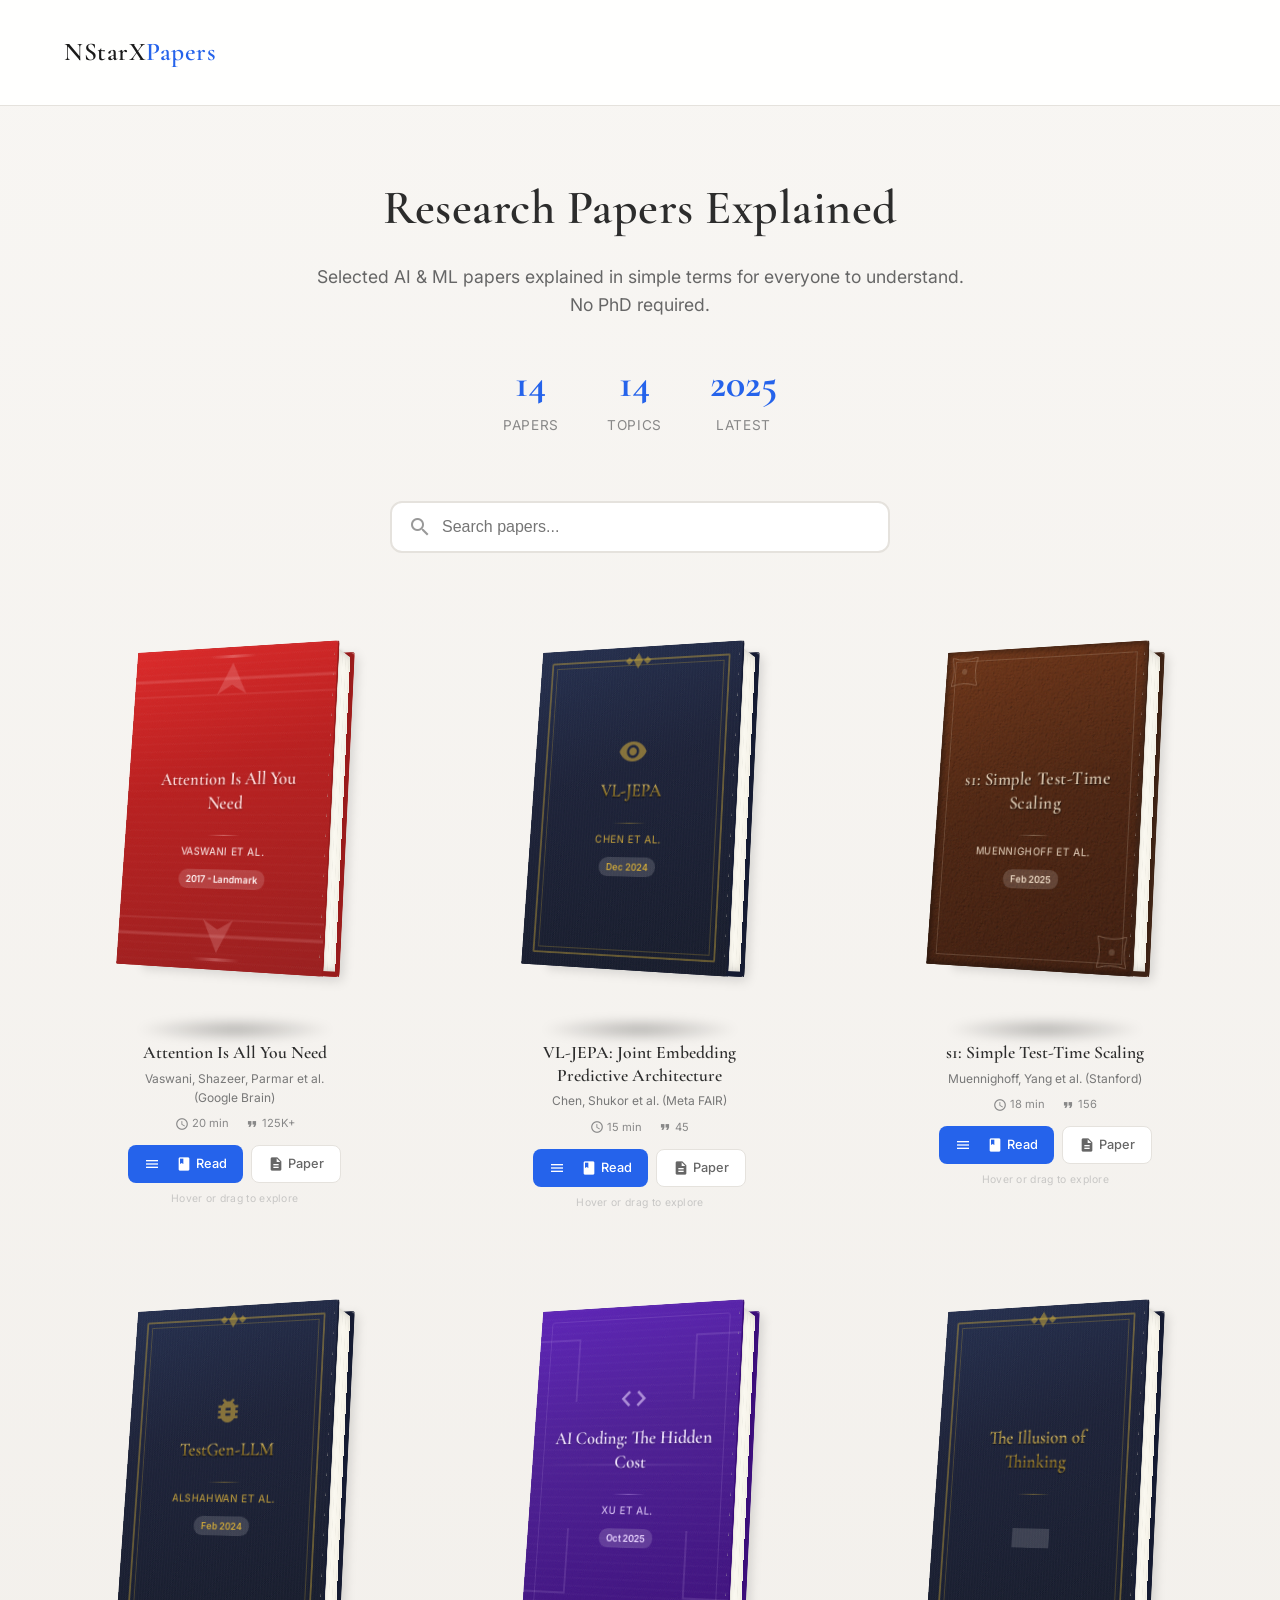
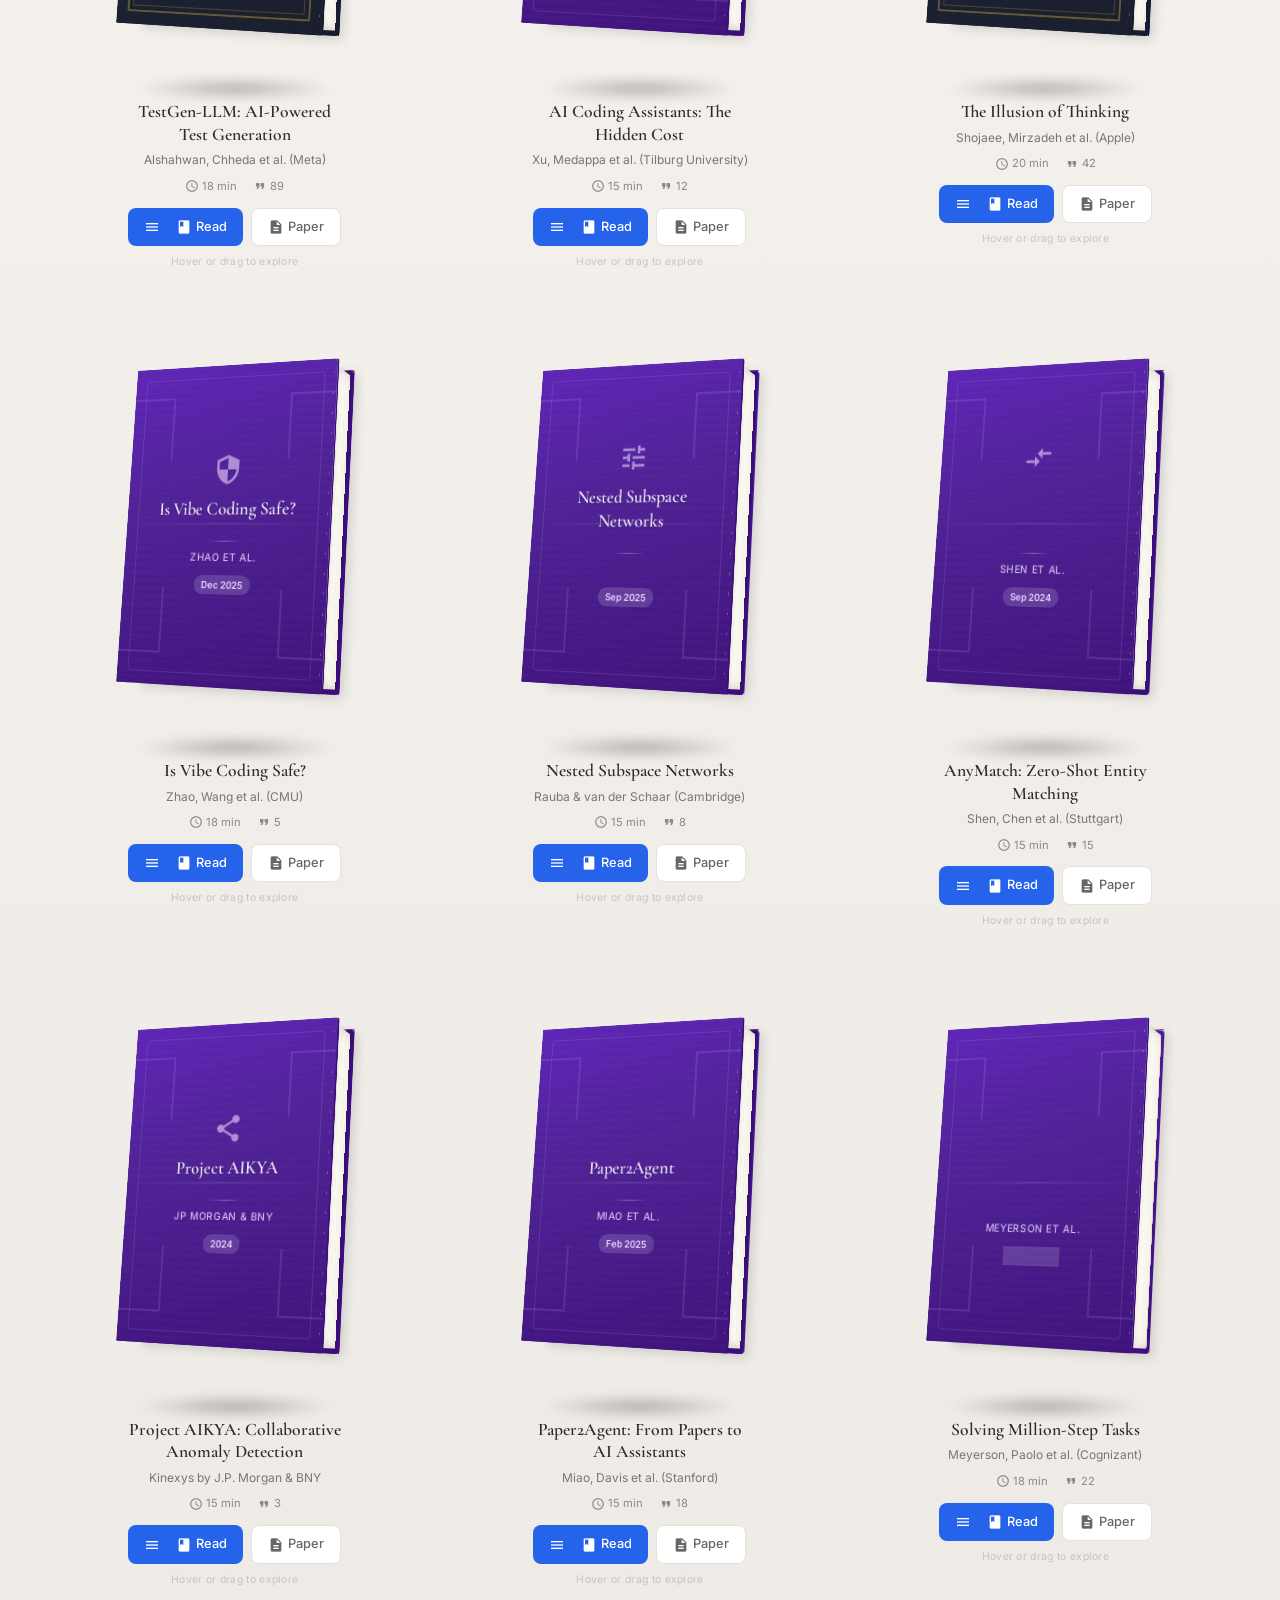
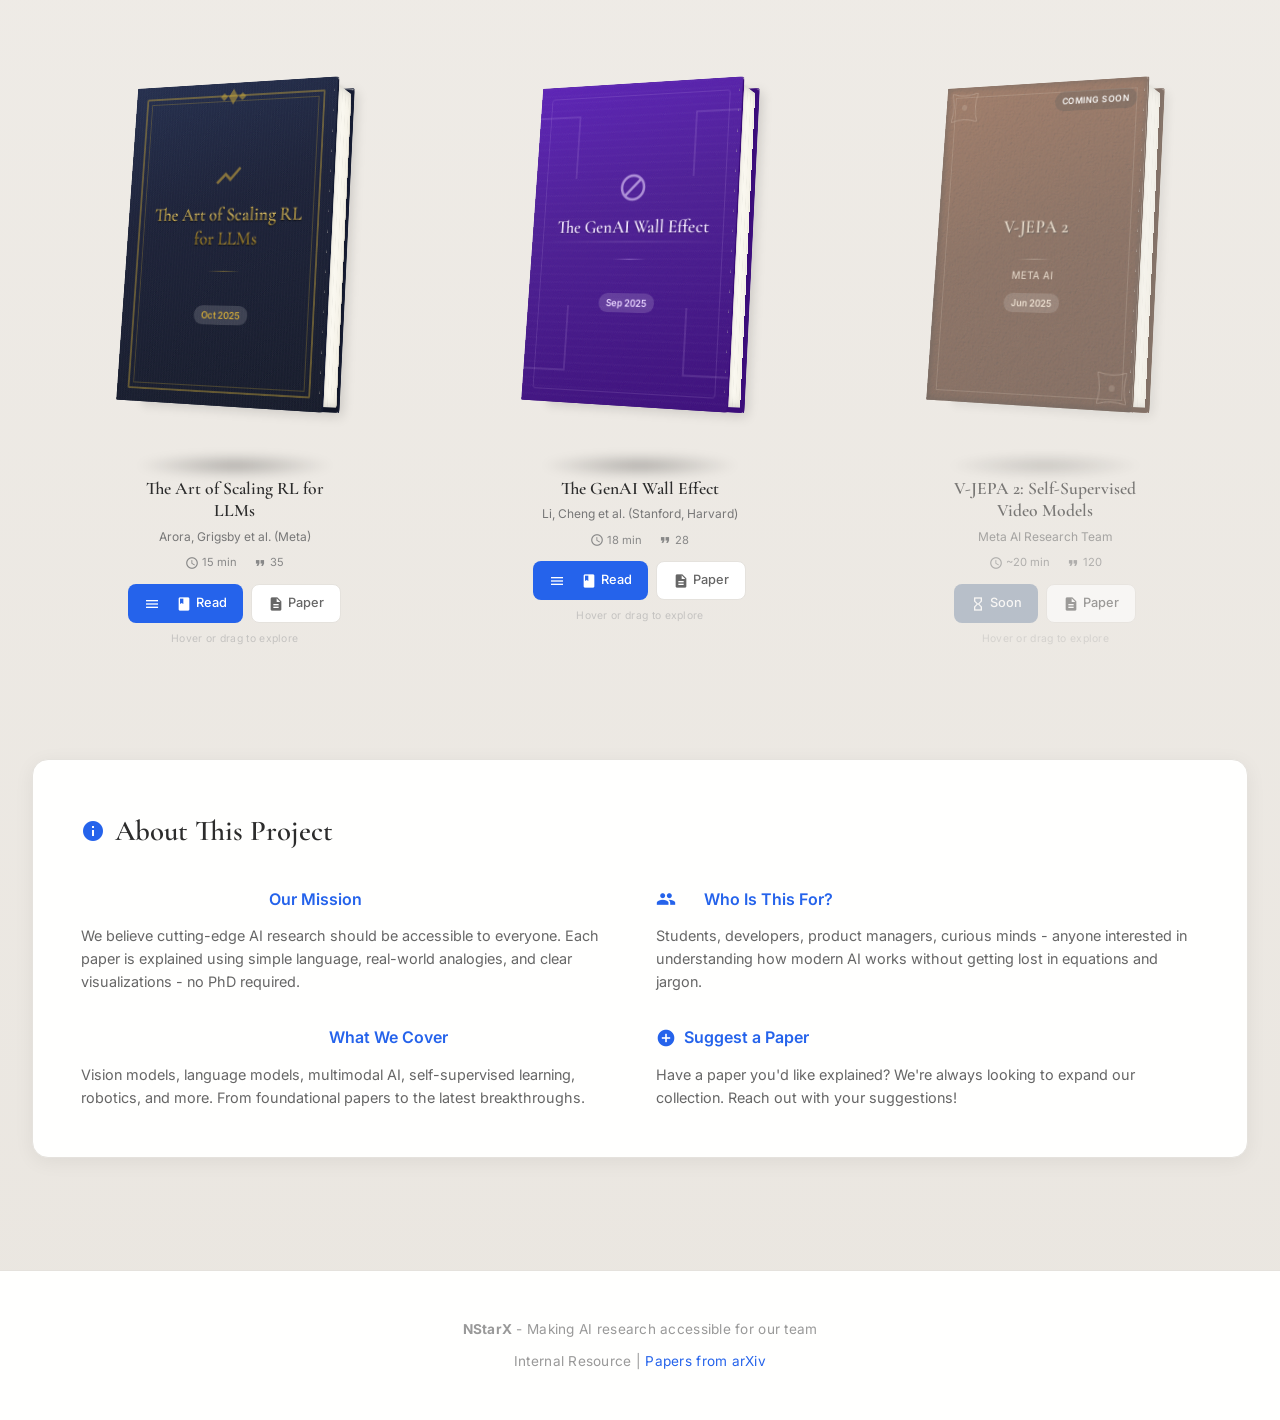
==== commit 7c3bd7cb: "Add citation-based book color coding Book styles now automatically assigned based on citation count:" ====
--- a/index.html
+++ b/index.html
@@ -1305,7 +1305,7 @@
 
     <section class="books-grid" id="books-grid">
       <!-- Attention Is All You Need - Landmark Paper -->
-      <article class="book-card book-style-5" data-categories="language" data-year="2017" data-citations="125000" data-title="Attention Is All You Need" data-authors="Vaswani et al.">
+      <article class="book-card" data-categories="language" data-year="2017" data-citations="125000" data-title="Attention Is All You Need" data-authors="Vaswani et al.">
         <div class="book-container">
           <div class="book">
             <div class="book-cover">
@@ -1356,7 +1356,7 @@
       </article>
 
       <!-- VL-JEPA -->
-      <article class="book-card book-style-1" data-categories="vision,language,multimodal,self-supervised" data-year="2024" data-citations="45" data-title="VL-JEPA" data-authors="Chen et al.">
+      <article class="book-card" data-categories="vision,language,multimodal,self-supervised" data-year="2024" data-citations="45" data-title="VL-JEPA" data-authors="Chen et al.">
         <div class="book-container">
           <div class="book">
             <div class="book-cover">
@@ -1407,7 +1407,7 @@
       </article>
 
       <!-- s1 Test-Time Scaling -->
-      <article class="book-card book-style-2" data-categories="reasoning,language,efficiency" data-year="2025" data-citations="156" data-title="s1 Test-Time Scaling" data-authors="Muennighoff et al.">
+      <article class="book-card" data-categories="reasoning,language,efficiency" data-year="2025" data-citations="156" data-title="s1 Test-Time Scaling" data-authors="Muennighoff et al.">
         <div class="book-container">
           <div class="book">
             <div class="book-cover">
@@ -1458,7 +1458,7 @@
       </article>
 
       <!-- TestGen-LLM -->
-      <article class="book-card book-style-3" data-categories="testing,productivity" data-year="2024" data-citations="89" data-title="TestGen-LLM" data-authors="Alshahwan et al.">
+      <article class="book-card" data-categories="testing,productivity" data-year="2024" data-citations="89" data-title="TestGen-LLM" data-authors="Alshahwan et al.">
         <div class="book-container">
           <div class="book">
             <div class="book-cover">
@@ -1509,7 +1509,7 @@
       </article>
 
       <!-- AI Coding Productivity -->
-      <article class="book-card book-style-4" data-categories="productivity" data-year="2025" data-citations="12" data-title="AI Coding Hidden Cost" data-authors="Xu et al.">
+      <article class="book-card" data-categories="productivity" data-year="2025" data-citations="12" data-title="AI Coding Hidden Cost" data-authors="Xu et al.">
         <div class="book-container">
           <div class="book">
             <div class="book-cover">
@@ -1560,7 +1560,7 @@
       </article>
 
       <!-- The Illusion of Thinking -->
-      <article class="book-card book-style-1" data-categories="reasoning,language" data-year="2025" data-citations="42" data-title="Illusion of Thinking" data-authors="Shojaee et al.">
+      <article class="book-card" data-categories="reasoning,language" data-year="2025" data-citations="42" data-title="Illusion of Thinking" data-authors="Shojaee et al.">
         <div class="book-container">
           <div class="book">
             <div class="book-cover">
@@ -1611,7 +1611,7 @@
       </article>
 
       <!-- Is Vibe Coding Safe -->
-      <article class="book-card book-style-5" data-categories="security,productivity" data-year="2025" data-citations="5" data-title="Is Vibe Coding Safe" data-authors="Zhao et al.">
+      <article class="book-card" data-categories="security,productivity" data-year="2025" data-citations="5" data-title="Is Vibe Coding Safe" data-authors="Zhao et al.">
         <div class="book-container">
           <div class="book">
             <div class="book-cover">
@@ -1662,7 +1662,7 @@
       </article>
 
       <!-- Nested Subspace Networks -->
-      <article class="book-card book-style-3" data-categories="efficiency,language" data-year="2025" data-citations="8" data-title="Nested Subspace Networks" data-authors="Rauba et al.">
+      <article class="book-card" data-categories="efficiency,language" data-year="2025" data-citations="8" data-title="Nested Subspace Networks" data-authors="Rauba et al.">
         <div class="book-container">
           <div class="book">
             <div class="book-cover">
@@ -1713,7 +1713,7 @@
       </article>
 
       <!-- AnyMatch Entity Matching -->
-      <article class="book-card book-style-4" data-categories="data,language" data-year="2024" data-citations="15" data-title="AnyMatch" data-authors="Shen et al.">
+      <article class="book-card" data-categories="data,language" data-year="2024" data-citations="15" data-title="AnyMatch" data-authors="Shen et al.">
         <div class="book-container">
           <div class="book">
             <div class="book-cover">
@@ -1764,7 +1764,7 @@
       </article>
 
       <!-- Project AIKYA -->
-      <article class="book-card book-style-2" data-categories="federated,data" data-year="2024" data-citations="3" data-title="Project AIKYA" data-authors="JP Morgan & BNY">
+      <article class="book-card" data-categories="federated,data" data-year="2024" data-citations="3" data-title="Project AIKYA" data-authors="JP Morgan & BNY">
         <div class="book-container">
           <div class="book">
             <div class="book-cover">
@@ -1815,7 +1815,7 @@
       </article>
 
       <!-- Paper2Agent -->
-      <article class="book-card book-style-1" data-categories="agents,language,productivity" data-year="2025" data-citations="18" data-title="Paper2Agent" data-authors="Miao et al.">
+      <article class="book-card" data-categories="agents,language,productivity" data-year="2025" data-citations="18" data-title="Paper2Agent" data-authors="Miao et al.">
         <div class="book-container">
           <div class="book">
             <div class="book-cover">
@@ -1866,7 +1866,7 @@
       </article>
 
       <!-- Million-Step LLM Task -->
-      <article class="book-card book-style-2" data-categories="multi-agent,language,reasoning" data-year="2025" data-citations="22" data-title="Million-Step Tasks" data-authors="Meyerson et al.">
+      <article class="book-card" data-categories="multi-agent,language,reasoning" data-year="2025" data-citations="22" data-title="Million-Step Tasks" data-authors="Meyerson et al.">
         <div class="book-container">
           <div class="book">
             <div class="book-cover">
@@ -1917,7 +1917,7 @@
       </article>
 
       <!-- The Art of Scaling RL -->
-      <article class="book-card book-style-3" data-categories="language,reasoning" data-year="2025" data-citations="35" data-title="Scaling RL for LLMs" data-authors="Arora et al.">
+      <article class="book-card" data-categories="language,reasoning" data-year="2025" data-citations="35" data-title="Scaling RL for LLMs" data-authors="Arora et al.">
         <div class="book-container">
           <div class="book">
             <div class="book-cover">
@@ -1968,7 +1968,7 @@
       </article>
 
       <!-- The GenAI Wall Effect -->
-      <article class="book-card book-style-4" data-categories="productivity,language" data-year="2025" data-citations="28" data-title="GenAI Wall Effect" data-authors="Li et al.">
+      <article class="book-card" data-categories="productivity,language" data-year="2025" data-citations="28" data-title="GenAI Wall Effect" data-authors="Li et al.">
         <div class="book-container">
           <div class="book">
             <div class="book-cover">
@@ -2019,7 +2019,7 @@
       </article>
 
       <!-- V-JEPA 2 - Coming Soon -->
-      <article class="book-card book-style-1 coming-soon" data-categories="vision,self-supervised,robotics" data-year="2025" data-citations="120" data-title="V-JEPA 2" data-authors="Meta AI">
+      <article class="book-card coming-soon" data-categories="vision,self-supervised,robotics" data-year="2025" data-citations="120" data-title="V-JEPA 2" data-authors="Meta AI">
         <div class="book-container">
           <div class="book">
             <div class="book-cover">
@@ -2223,6 +2223,27 @@
         container.addEventListener('touchend', onTouchEnd);
       });
 
+      // Set book styles based on citation count
+      const setBookStylesByCitations = () => {
+        bookCards.forEach(card => {
+          const citations = parseInt(card.dataset.citations) || 0;
+          // Remove any existing book-style classes
+          card.classList.remove('book-style-1', 'book-style-2', 'book-style-3', 'book-style-4', 'book-style-5');
+
+          // Assign style based on citation tiers (matching CLAUDE.md heatmap)
+          if (citations >= 10000) {
+            card.classList.add('book-style-5'); // Red - Legendary
+          } else if (citations >= 100) {
+            card.classList.add('book-style-2'); // Brown/Orange - High
+          } else if (citations >= 30) {
+            card.classList.add('book-style-1'); // Navy/Gold - Medium
+          } else {
+            card.classList.add('book-style-4'); // Purple - Low/New
+          }
+        });
+      };
+      setBookStylesByCitations();
+
       // Search functionality
       searchInput.addEventListener('input', () => {
         const query = searchInput.value.toLowerCase();
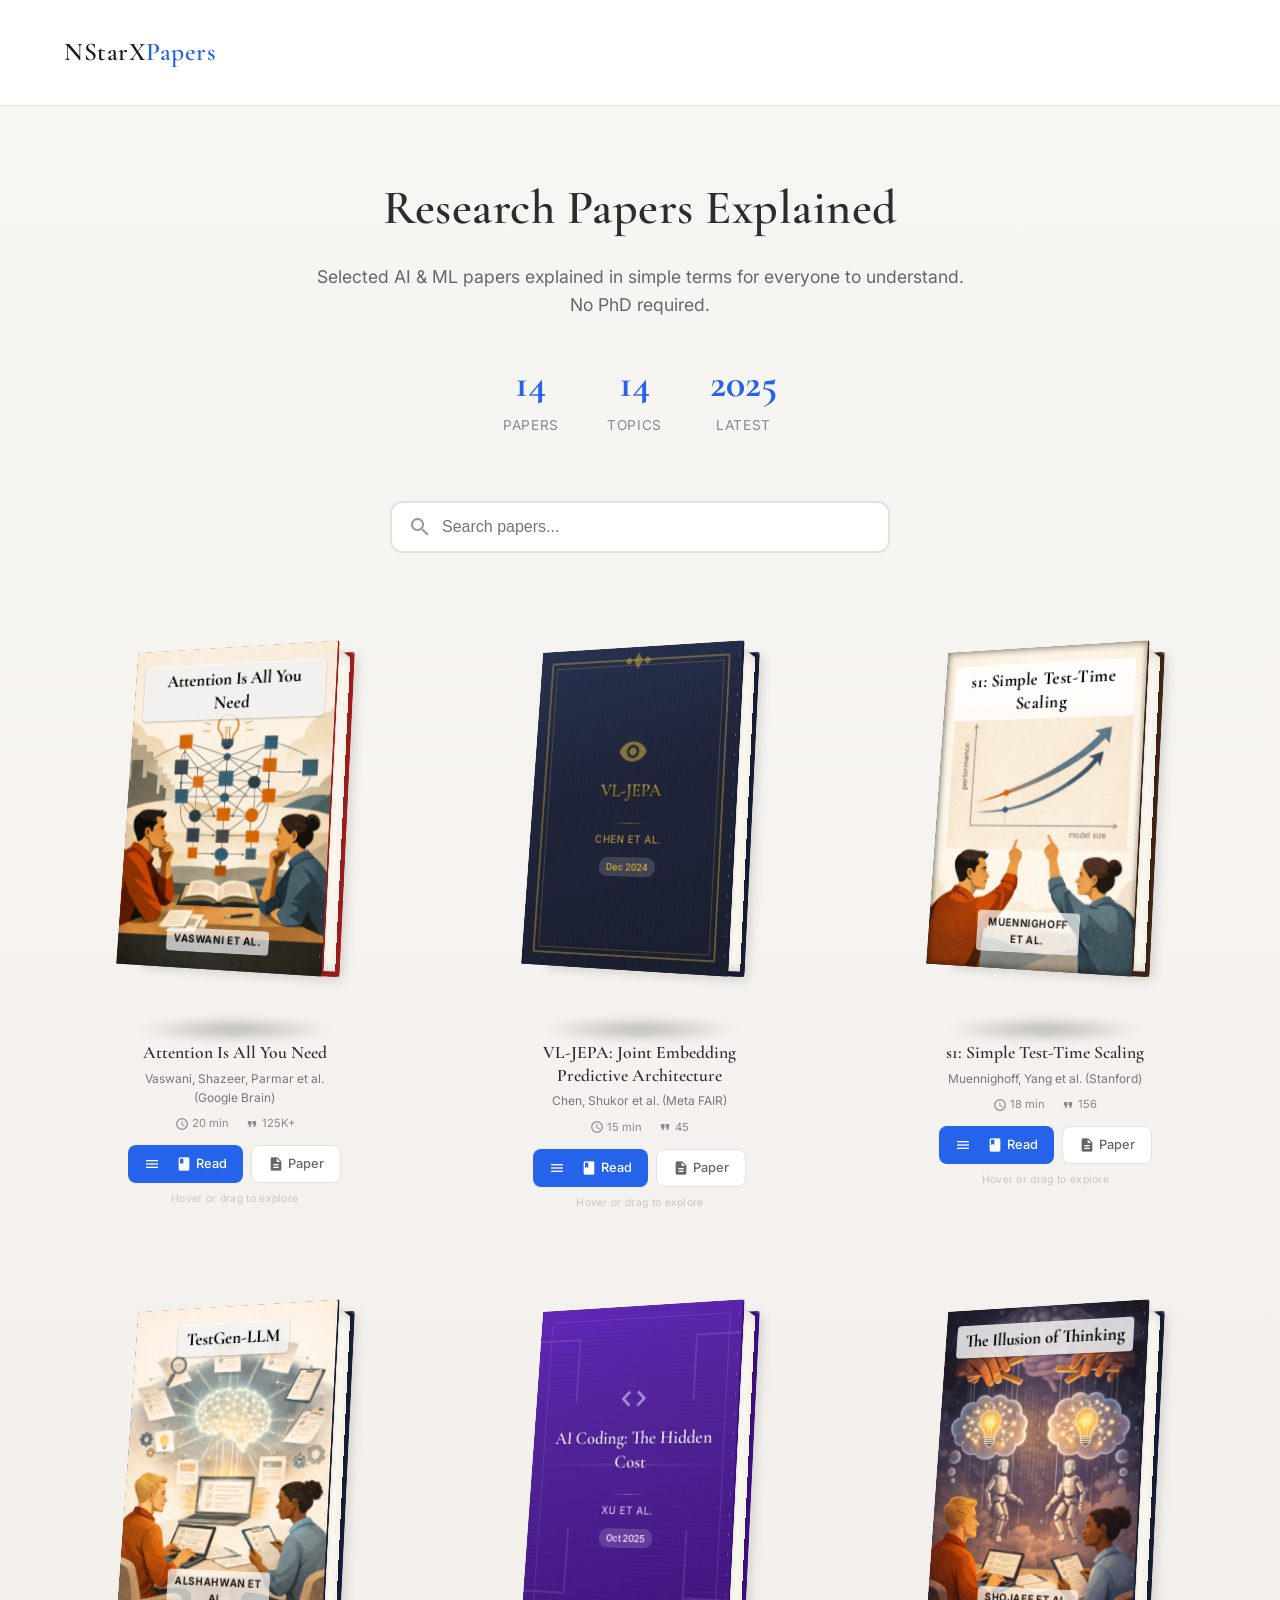
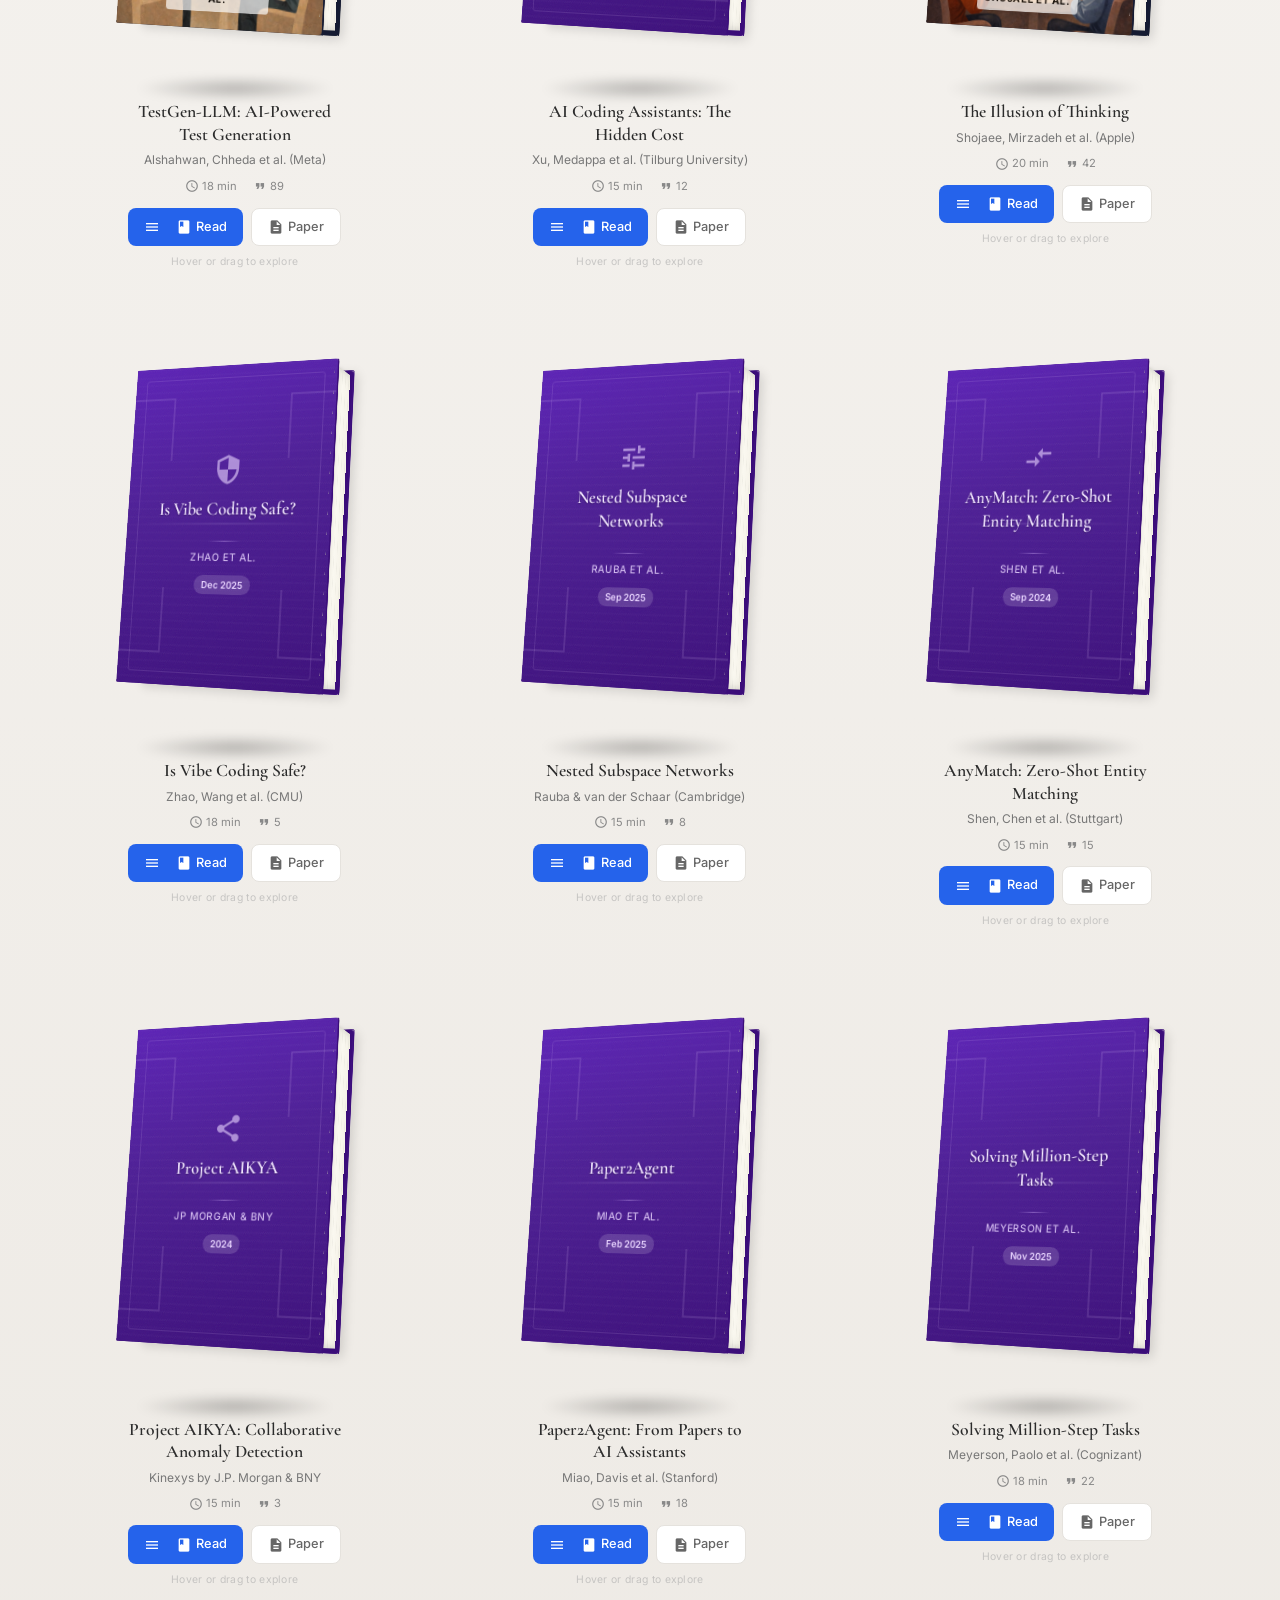
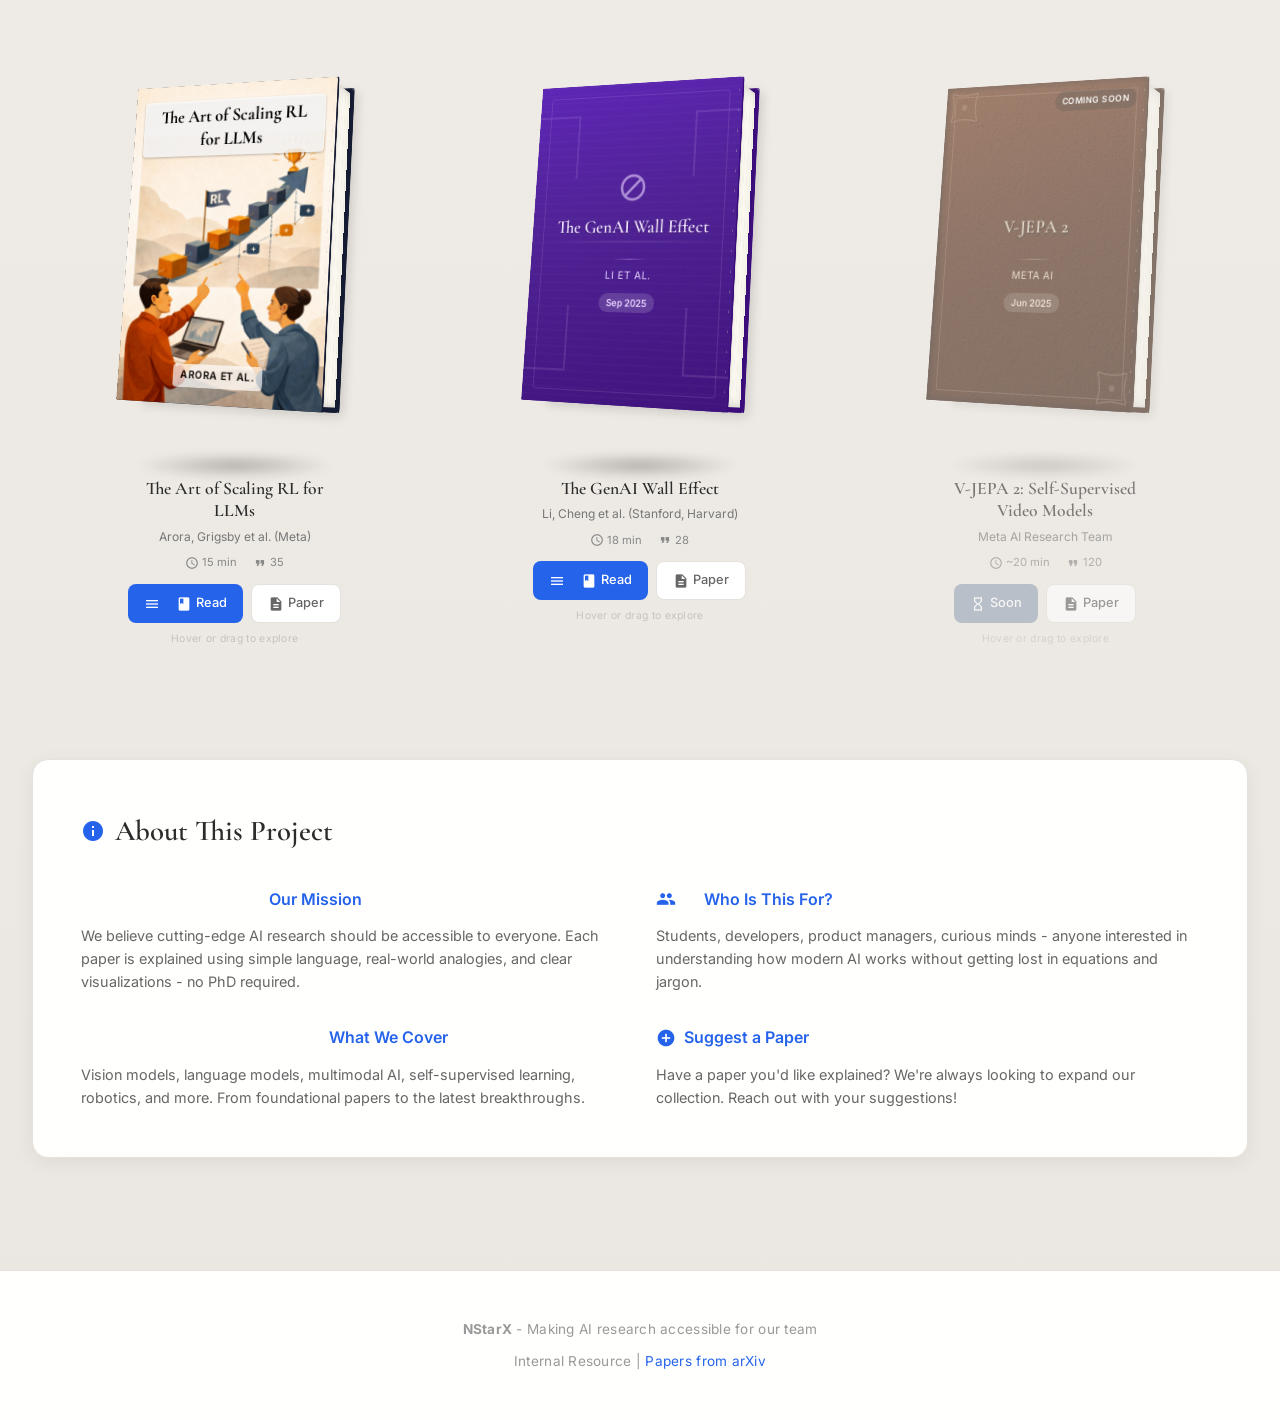
==== commit c25ce655: "Add custom cover images to paper books and improve search - Add cover images to 5 papers: Attention," ====
--- a/index.html
+++ b/index.html
@@ -729,6 +729,69 @@
       inset: 0;
       transform: translateZ(-4px);
       border-radius: 0 3px 3px 0;
+    }
+
+    /* Cover image overlay */
+    .book-cover .cover-image {
+      position: absolute;
+      inset: 0;
+      background-size: cover;
+      background-position: center;
+      border-radius: 0 3px 3px 0;
+      z-index: 0;
+    }
+
+    /* Hide book style background when cover image is present */
+    .book-cover:has(.cover-image) {
+      background: transparent !important;
+    }
+
+    /* Styles for covers with images */
+    .book-cover:has(.cover-image) .title-emboss {
+      background: rgba(255, 255, 255, 0.8) !important;
+      -webkit-text-fill-color: #000 !important;
+      -webkit-background-clip: unset !important;
+      background-clip: unset !important;
+      color: #000 !important;
+      font-weight: 700 !important;
+      text-shadow: none !important;
+      padding: 0.3rem 0.6rem;
+      border-radius: 4px;
+      position: absolute;
+      top: 1rem;
+      left: 50%;
+      transform: translateX(-50%);
+      width: max-content;
+      max-width: 90%;
+    }
+
+    .book-cover:has(.cover-image) .author {
+      color: #000 !important;
+      font-weight: 700 !important;
+      background: rgba(255, 255, 255, 0.8);
+      padding: 0.2rem 0.5rem;
+      border-radius: 4px;
+      position: absolute;
+      bottom: 1rem;
+      left: 50%;
+      transform: translateX(-50%);
+    }
+
+    .book-cover:has(.cover-image) .category-icon,
+    .book-cover:has(.cover-image) .year-badge,
+    .book-cover:has(.cover-image) .line,
+    .book-cover:has(.cover-image) .cover-decoration {
+      display: none !important;
+    }
+
+    /* Cover-only: hide all text elements */
+    .book-cover:has(.cover-only) .title-emboss,
+    .book-cover:has(.cover-only) .author,
+    .book-cover:has(.cover-only) .year-badge,
+    .book-cover:has(.cover-only) .category-icon,
+    .book-cover:has(.cover-only) .line,
+    .book-cover:has(.cover-only) .cover-decoration {
+      display: none !important;
     }
 
     .book-cover .cover-edge-top {
@@ -1048,6 +1111,24 @@
       animation: infoIntro 0.5s ease-out backwards;
     }
 
+    .search-context {
+      margin-top: 0.5rem;
+      padding: 0.4rem 0.6rem;
+      background: rgba(37, 99, 235, 0.1);
+      border-radius: 4px;
+      font-size: 0.75rem;
+      color: #475569;
+      line-height: 1.4;
+      text-align: left;
+    }
+
+    .search-context mark {
+      background: #fef08a;
+      color: #000;
+      padding: 0 2px;
+      border-radius: 2px;
+    }
+
     .book-card:nth-child(1) .book-info { animation-delay: 0.15s; }
     .book-card:nth-child(2) .book-info { animation-delay: 0.2s; }
     .book-card:nth-child(3) .book-info { animation-delay: 0.25s; }
@@ -1310,6 +1391,7 @@
           <div class="book">
             <div class="book-cover">
               <div class="cover-inner"></div>
+              <div class="cover-image" style="background-image: url('cover_attentio.png');"></div>
               <div class="cover-edge-top"></div>
               <div class="cover-edge-right"></div>
               <div class="cover-edge-bottom"></div>
@@ -1412,6 +1494,7 @@
           <div class="book">
             <div class="book-cover">
               <div class="cover-inner"></div>
+              <div class="cover-image" style="background-image: url('s1-test-scalling.png');"></div>
               <div class="cover-edge-top"></div>
               <div class="cover-edge-right"></div>
               <div class="cover-edge-bottom"></div>
@@ -1463,6 +1546,7 @@
           <div class="book">
             <div class="book-cover">
               <div class="cover-inner"></div>
+              <div class="cover-image" style="background-image: url('test_gen.png');"></div>
               <div class="cover-edge-top"></div>
               <div class="cover-edge-right"></div>
               <div class="cover-edge-bottom"></div>
@@ -1565,6 +1649,7 @@
           <div class="book">
             <div class="book-cover">
               <div class="cover-inner"></div>
+              <div class="cover-image" style="background-image: url('illusion_thinking.png');"></div>
               <div class="cover-edge-top"></div>
               <div class="cover-edge-right"></div>
               <div class="cover-edge-bottom"></div>
@@ -1922,6 +2007,7 @@
           <div class="book">
             <div class="book-cover">
               <div class="cover-inner"></div>
+              <div class="cover-image" style="background-image: url('art_scalling.png');"></div>
               <div class="cover-edge-top"></div>
               <div class="cover-edge-right"></div>
               <div class="cover-edge-bottom"></div>
@@ -2244,20 +2330,49 @@
       };
       setBookStylesByCitations();
 
-      // Search functionality
+      // Search functionality - searches all text content with context
       searchInput.addEventListener('input', () => {
-        const query = searchInput.value.toLowerCase();
+        const query = searchInput.value.toLowerCase().trim();
+        const searchWords = query.split(/\s+/).filter(w => w.length > 0);
+
         bookCards.forEach(card => {
-          const title = card.dataset.title?.toLowerCase() || '';
-          const authors = card.dataset.authors?.toLowerCase() || '';
-          const categories = card.dataset.categories?.toLowerCase() || '';
-          const text = card.textContent.toLowerCase();
-
-          const matches = !query ||
-            title.includes(query) ||
-            authors.includes(query) ||
-            categories.includes(query) ||
-            text.includes(query);
+          // Remove existing search context
+          const existingContext = card.querySelector('.search-context');
+          if (existingContext) existingContext.remove();
+
+          const allText = card.textContent.toLowerCase();
+          const matches = !query || searchWords.every(word => allText.includes(word));
+
+          if (matches && query) {
+            // Find and show context for the first matching word
+            const blurb = card.querySelector('.blurb')?.textContent || '';
+            const bookInfo = card.querySelector('.book-info')?.textContent || '';
+            const searchableText = blurb + ' ' + bookInfo;
+
+            let contextSnippet = '';
+            for (const word of searchWords) {
+              const idx = searchableText.toLowerCase().indexOf(word);
+              if (idx !== -1) {
+                const start = Math.max(0, idx - 30);
+                const end = Math.min(searchableText.length, idx + word.length + 30);
+                let snippet = searchableText.substring(start, end).trim();
+                if (start > 0) snippet = '...' + snippet;
+                if (end < searchableText.length) snippet = snippet + '...';
+                // Highlight the matching word
+                const regex = new RegExp(`(${word})`, 'gi');
+                snippet = snippet.replace(regex, '<mark>$1</mark>');
+                contextSnippet = snippet;
+                break;
+              }
+            }
+
+            if (contextSnippet) {
+              const contextEl = document.createElement('div');
+              contextEl.className = 'search-context';
+              contextEl.innerHTML = contextSnippet;
+              card.querySelector('.book-info').appendChild(contextEl);
+            }
+          }
 
           card.style.display = matches ? 'flex' : 'none';
         });
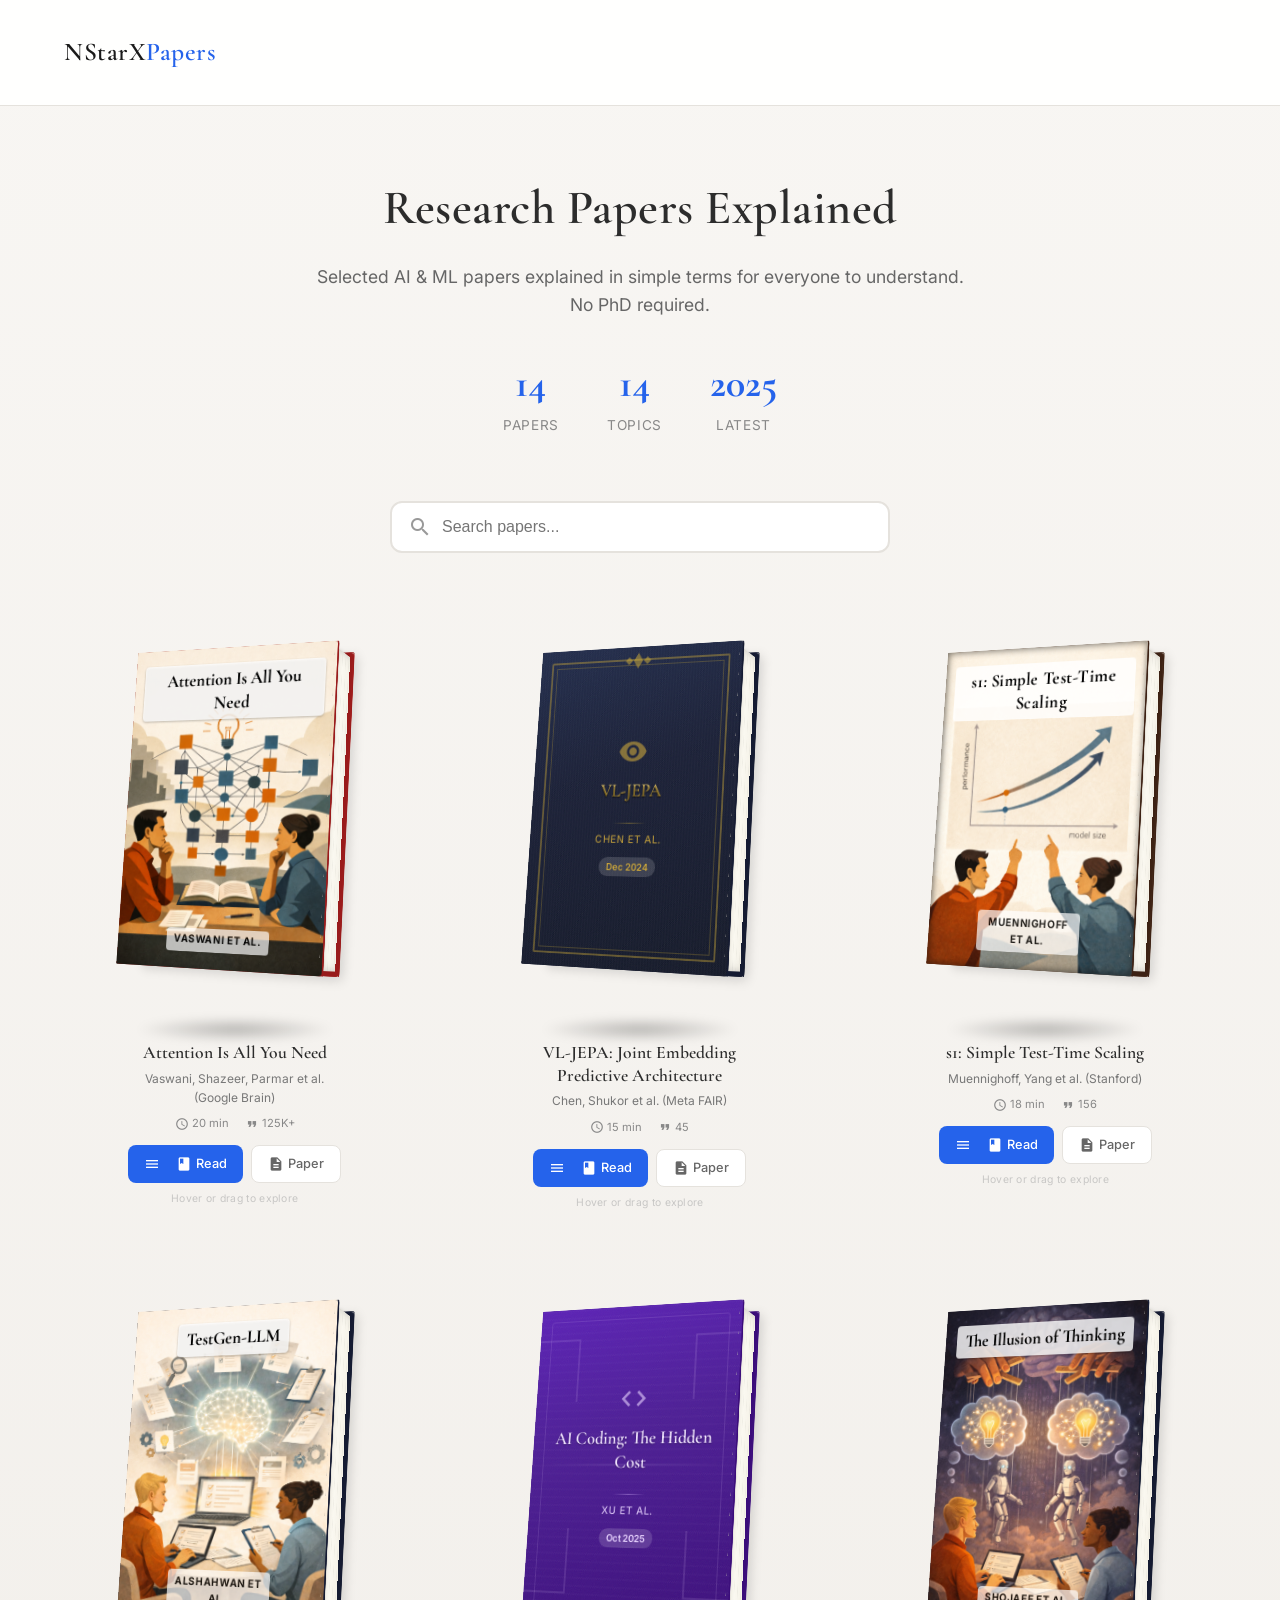
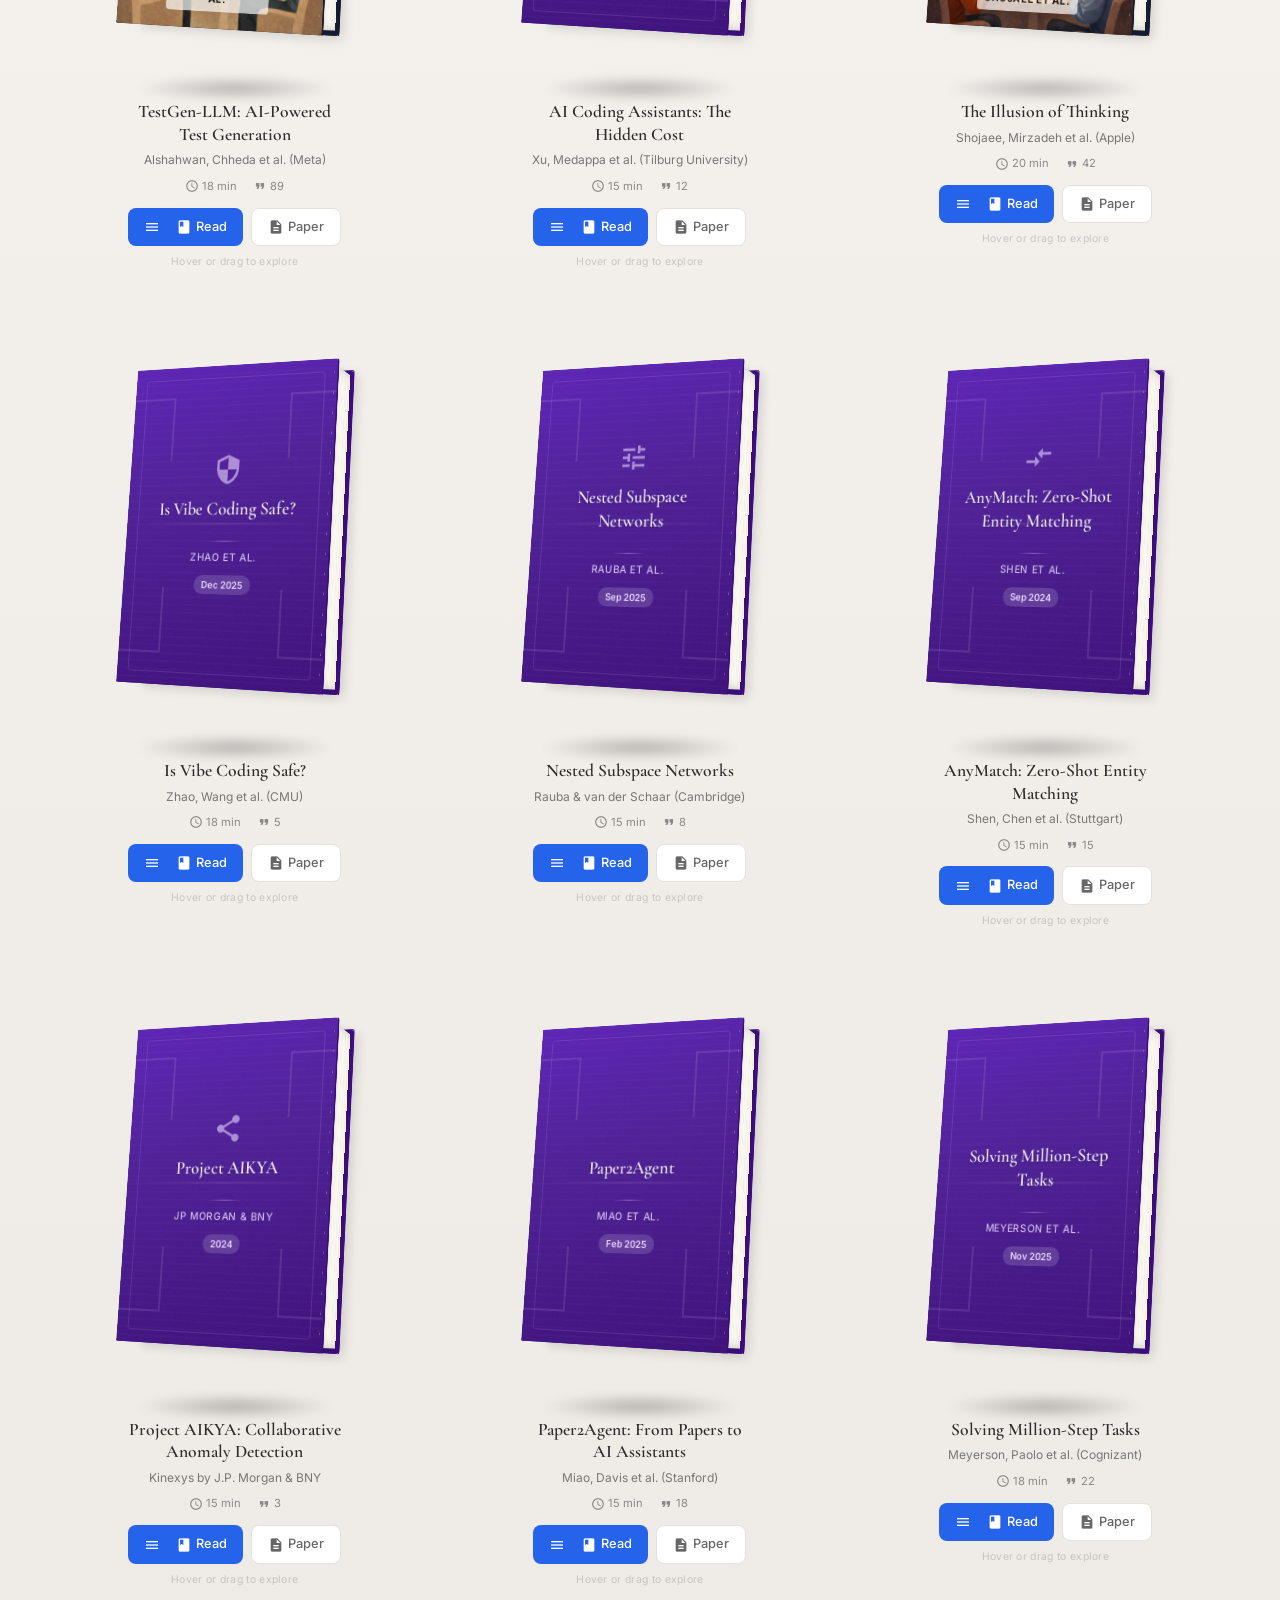
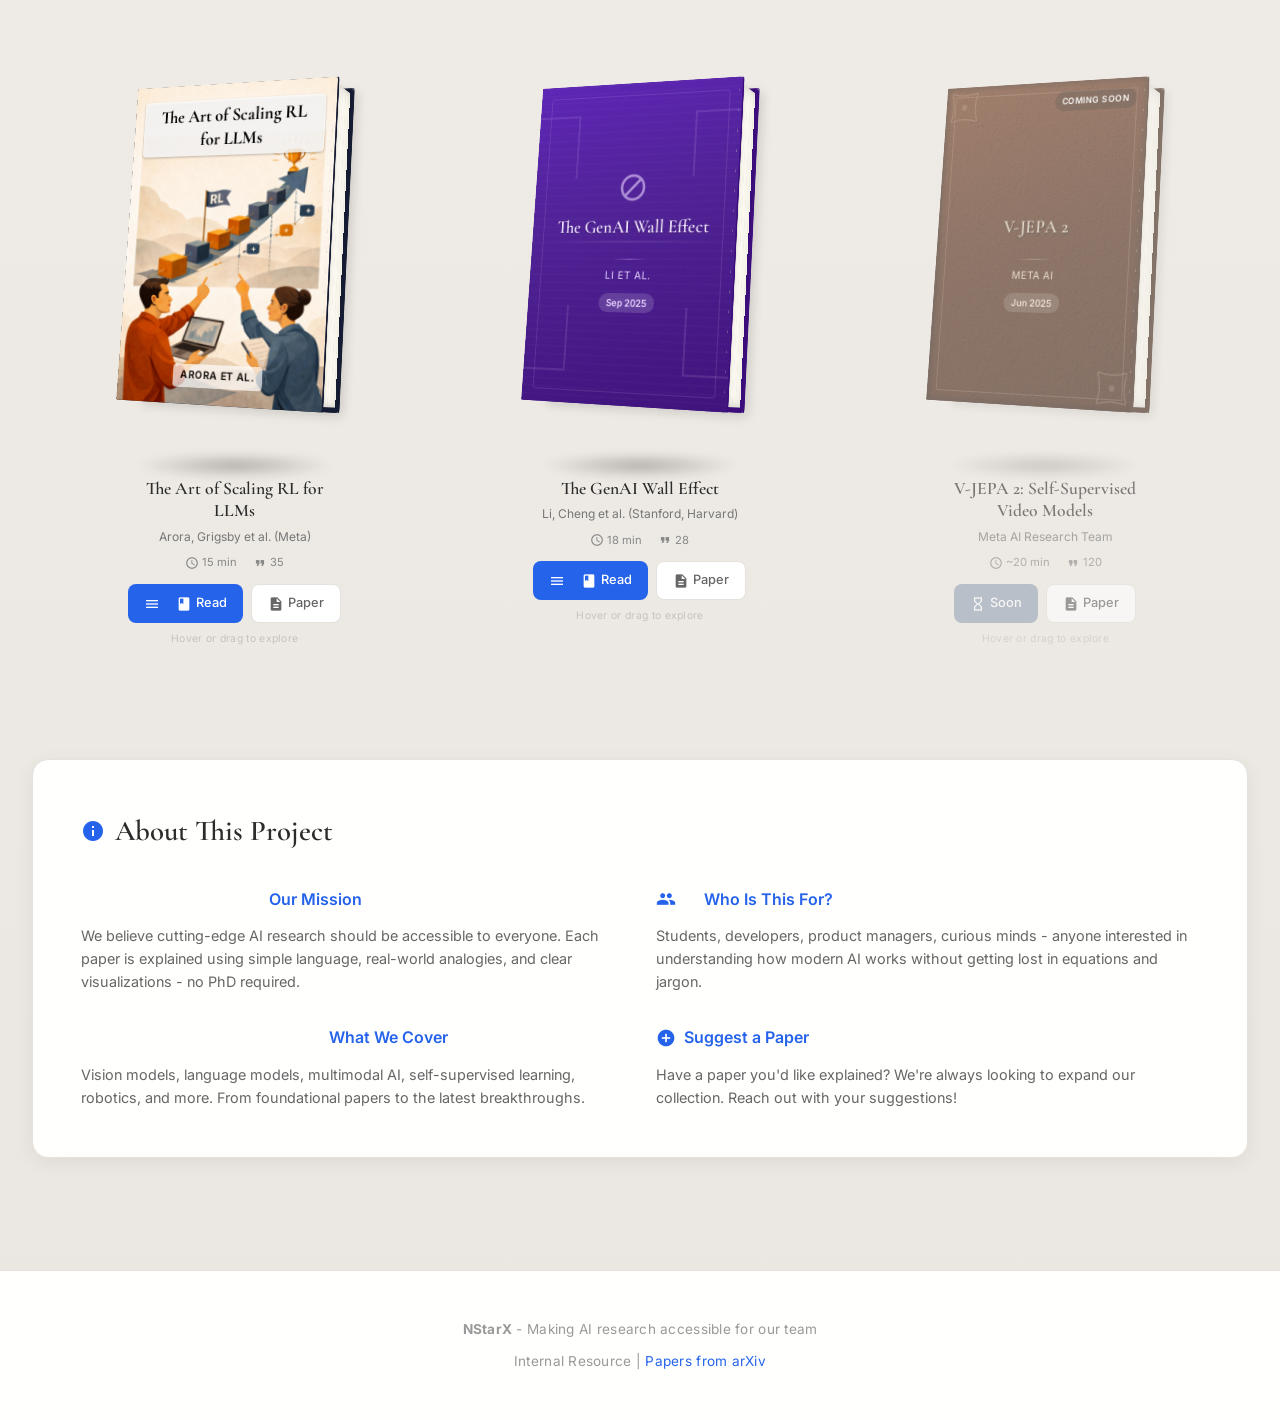
==== commit 74d78aea: "Add extended hover area with smooth 3D effect transition - Book hover effect now works from 60px out" ====
--- a/index.html
+++ b/index.html
@@ -2192,121 +2192,161 @@
       const searchInput = document.getElementById('search-input');
       const bookCards = document.querySelectorAll('.book-card');
 
-      // Book interaction
-      containers.forEach(container => {
-        const book = container.querySelector('.book');
-        const defaultRotateX = 8;
-        const defaultRotateY = -25;
-
-        let isDragging = false;
-        let startX, startY;
-        let rotateX = defaultRotateX;
-        let rotateY = defaultRotateY;
-
-        const updateTransform = () => {
-          book.style.transform = `rotateX(${rotateX}deg) rotateY(${rotateY}deg)`;
-        };
-
-        const onMouseMove = (e) => {
-          if (isDragging) {
-            const deltaX = e.clientX - startX;
-            const deltaY = e.clientY - startY;
-            rotateY += deltaX * 0.5;
-            rotateX -= deltaY * 0.3;
-            updateTransform();
-            startX = e.clientX;
-            startY = e.clientY;
-          } else {
-            const rect = container.getBoundingClientRect();
-            const centerX = rect.left + rect.width / 2;
-            const centerY = rect.top + rect.height / 2;
-            const hoverRotateY = defaultRotateY + (e.clientX - centerX) * 0.15;
-            const hoverRotateX = defaultRotateX - (e.clientY - centerY) * 0.1;
-            book.style.transform = `rotateX(${hoverRotateX}deg) rotateY(${hoverRotateY}deg)`;
-          }
-        };
-
-        const onMouseDown = (e) => {
-          isDragging = true;
-          container.classList.add('dragging');
-          book.classList.add('no-transition');
-          startX = e.clientX;
-          startY = e.clientY;
+      // Book interaction with extended hover area
+      const defaultRotateX = 8;
+      const defaultRotateY = -25;
+      const extraPadding = 60; // Extra area around book for hover effect
+      let activeBook = null;
+      let dragState = null;
+
+      // Global mousemove for extended hover area
+      document.addEventListener('mousemove', (e) => {
+        if (dragState) {
+          // Handle dragging
+          const deltaX = e.clientX - dragState.startX;
+          const deltaY = e.clientY - dragState.startY;
+          dragState.rotateY += deltaX * 0.5;
+          dragState.rotateX -= deltaY * 0.3;
+          dragState.book.style.transform = `rotateX(${dragState.rotateX}deg) rotateY(${dragState.rotateY}deg)`;
+          dragState.startX = e.clientX;
+          dragState.startY = e.clientY;
+          return;
+        }
+
+        // Find closest book within extended area
+        let closestContainer = null;
+        let closestDist = Infinity;
+        let isInsideBook = false;
+
+        containers.forEach(container => {
           const rect = container.getBoundingClientRect();
           const centerX = rect.left + rect.width / 2;
           const centerY = rect.top + rect.height / 2;
-          rotateY = defaultRotateY + (e.clientX - centerX) * 0.15;
-          rotateX = defaultRotateX - (e.clientY - centerY) * 0.1;
-          e.preventDefault();
-        };
-
-        const onMouseUp = () => {
-          if (!isDragging) return;
-          isDragging = false;
-          container.classList.remove('dragging');
-          book.classList.remove('no-transition');
-          rotateX = defaultRotateX;
-          rotateY = defaultRotateY;
-          updateTransform();
-        };
-
-        const onMouseLeave = () => {
-          if (!isDragging) {
-            book.classList.remove('no-transition');
-            book.style.transform = `rotateX(${defaultRotateX}deg) rotateY(${defaultRotateY}deg)`;
+
+          // Check if mouse is directly over the book
+          const inBookX = e.clientX >= rect.left && e.clientX <= rect.right;
+          const inBookY = e.clientY >= rect.top && e.clientY <= rect.bottom;
+
+          // Check if mouse is within extended bounds
+          const inExtendedX = e.clientX >= rect.left - extraPadding && e.clientX <= rect.right + extraPadding;
+          const inExtendedY = e.clientY >= rect.top - extraPadding && e.clientY <= rect.bottom + extraPadding;
+
+          if (inExtendedX && inExtendedY) {
+            const dist = Math.hypot(e.clientX - centerX, e.clientY - centerY);
+            if (dist < closestDist) {
+              closestDist = dist;
+              closestContainer = container;
+              isInsideBook = inBookX && inBookY;
+            }
           }
-        };
-
-        const onMouseEnter = () => {
-          if (!isDragging) {
-            book.classList.add('no-transition');
-          }
-        };
-
-        // Touch support
-        const onTouchStart = (e) => {
-          isDragging = true;
-          container.classList.add('dragging');
+        });
+
+        // Reset previous active book if different
+        if (activeBook && activeBook !== closestContainer) {
+          const prevBook = activeBook.querySelector('.book');
+          prevBook.classList.remove('no-transition');
+          prevBook.style.transform = `rotateX(${defaultRotateX}deg) rotateY(${defaultRotateY}deg)`;
+        }
+
+        activeBook = closestContainer;
+
+        if (closestContainer) {
+          const book = closestContainer.querySelector('.book');
+          const rect = closestContainer.getBoundingClientRect();
+          const centerX = rect.left + rect.width / 2;
+          const centerY = rect.top + rect.height / 2;
+
+          // Calculate distance from book edge (0 = on edge, negative = inside, positive = outside)
+          const distFromLeft = rect.left - e.clientX;
+          const distFromRight = e.clientX - rect.right;
+          const distFromTop = rect.top - e.clientY;
+          const distFromBottom = e.clientY - rect.bottom;
+          const distFromEdge = Math.max(distFromLeft, distFromRight, distFromTop, distFromBottom, 0);
+
+          // Interpolate multiplier: full effect at edge (0), subtle at max padding
+          const t = Math.min(distFromEdge / extraPadding, 1); // 0 to 1
+          const minMultY = 0.04, maxMultY = 0.15;
+          const minMultX = 0.03, maxMultX = 0.1;
+          const multiplierY = maxMultY - t * (maxMultY - minMultY);
+          const multiplierX = maxMultX - t * (maxMultX - minMultX);
+
           book.classList.add('no-transition');
-          startX = e.touches[0].clientX;
-          startY = e.touches[0].clientY;
+          const hoverRotateY = defaultRotateY + (e.clientX - centerX) * multiplierY;
+          const hoverRotateX = defaultRotateX - (e.clientY - centerY) * multiplierX;
+          book.style.transform = `rotateX(${hoverRotateX}deg) rotateY(${hoverRotateY}deg)`;
+        }
+      });
+
+      // Drag support
+      containers.forEach(container => {
+        const book = container.querySelector('.book');
+
+        container.addEventListener('mousedown', (e) => {
           const rect = container.getBoundingClientRect();
           const centerX = rect.left + rect.width / 2;
           const centerY = rect.top + rect.height / 2;
-          rotateY = defaultRotateY + (startX - centerX) * 0.15;
-          rotateX = defaultRotateX - (startY - centerY) * 0.1;
-        };
-
-        const onTouchMove = (e) => {
-          if (!isDragging) return;
-          const deltaX = e.touches[0].clientX - startX;
-          const deltaY = e.touches[0].clientY - startY;
-          rotateY += deltaX * 0.5;
-          rotateX -= deltaY * 0.3;
-          updateTransform();
-          startX = e.touches[0].clientX;
-          startY = e.touches[0].clientY;
+
+          dragState = {
+            container,
+            book,
+            startX: e.clientX,
+            startY: e.clientY,
+            rotateX: defaultRotateX - (e.clientY - centerY) * 0.1,
+            rotateY: defaultRotateY + (e.clientX - centerX) * 0.15
+          };
+          container.classList.add('dragging');
+          book.classList.add('no-transition');
           e.preventDefault();
-        };
-
-        const onTouchEnd = () => {
-          if (!isDragging) return;
-          isDragging = false;
+        });
+
+        // Touch support
+        container.addEventListener('touchstart', (e) => {
+          const rect = container.getBoundingClientRect();
+          const centerX = rect.left + rect.width / 2;
+          const centerY = rect.top + rect.height / 2;
+          const touch = e.touches[0];
+
+          dragState = {
+            container,
+            book,
+            startX: touch.clientX,
+            startY: touch.clientY,
+            rotateX: defaultRotateX - (touch.clientY - centerY) * 0.1,
+            rotateY: defaultRotateY + (touch.clientX - centerX) * 0.15
+          };
+          container.classList.add('dragging');
+          book.classList.add('no-transition');
+        }, { passive: true });
+
+        container.addEventListener('touchmove', (e) => {
+          if (!dragState || dragState.container !== container) return;
+          const touch = e.touches[0];
+          const deltaX = touch.clientX - dragState.startX;
+          const deltaY = touch.clientY - dragState.startY;
+          dragState.rotateY += deltaX * 0.5;
+          dragState.rotateX -= deltaY * 0.3;
+          book.style.transform = `rotateX(${dragState.rotateX}deg) rotateY(${dragState.rotateY}deg)`;
+          dragState.startX = touch.clientX;
+          dragState.startY = touch.clientY;
+          e.preventDefault();
+        }, { passive: false });
+
+        container.addEventListener('touchend', () => {
+          if (!dragState || dragState.container !== container) return;
           container.classList.remove('dragging');
           book.classList.remove('no-transition');
-          rotateX = defaultRotateX;
-          rotateY = defaultRotateY;
-          updateTransform();
-        };
-
-        container.addEventListener('mouseenter', onMouseEnter);
-        container.addEventListener('mousemove', onMouseMove);
-        container.addEventListener('mouseleave', onMouseLeave);
-        container.addEventListener('mousedown', onMouseDown);
-        document.addEventListener('mouseup', onMouseUp);
-        container.addEventListener('touchstart', onTouchStart, { passive: true });
-        container.addEventListener('touchmove', onTouchMove, { passive: false });
-        container.addEventListener('touchend', onTouchEnd);
+          book.style.transform = `rotateX(${defaultRotateX}deg) rotateY(${defaultRotateY}deg)`;
+          dragState = null;
+        });
+      });
+
+      document.addEventListener('mouseup', () => {
+        if (dragState) {
+          dragState.container.classList.remove('dragging');
+          dragState.book.classList.remove('no-transition');
+          dragState.book.style.transform = `rotateX(${defaultRotateX}deg) rotateY(${defaultRotateY}deg)`;
+          dragState = null;
+        }
       });
 
       // Set book styles based on citation count
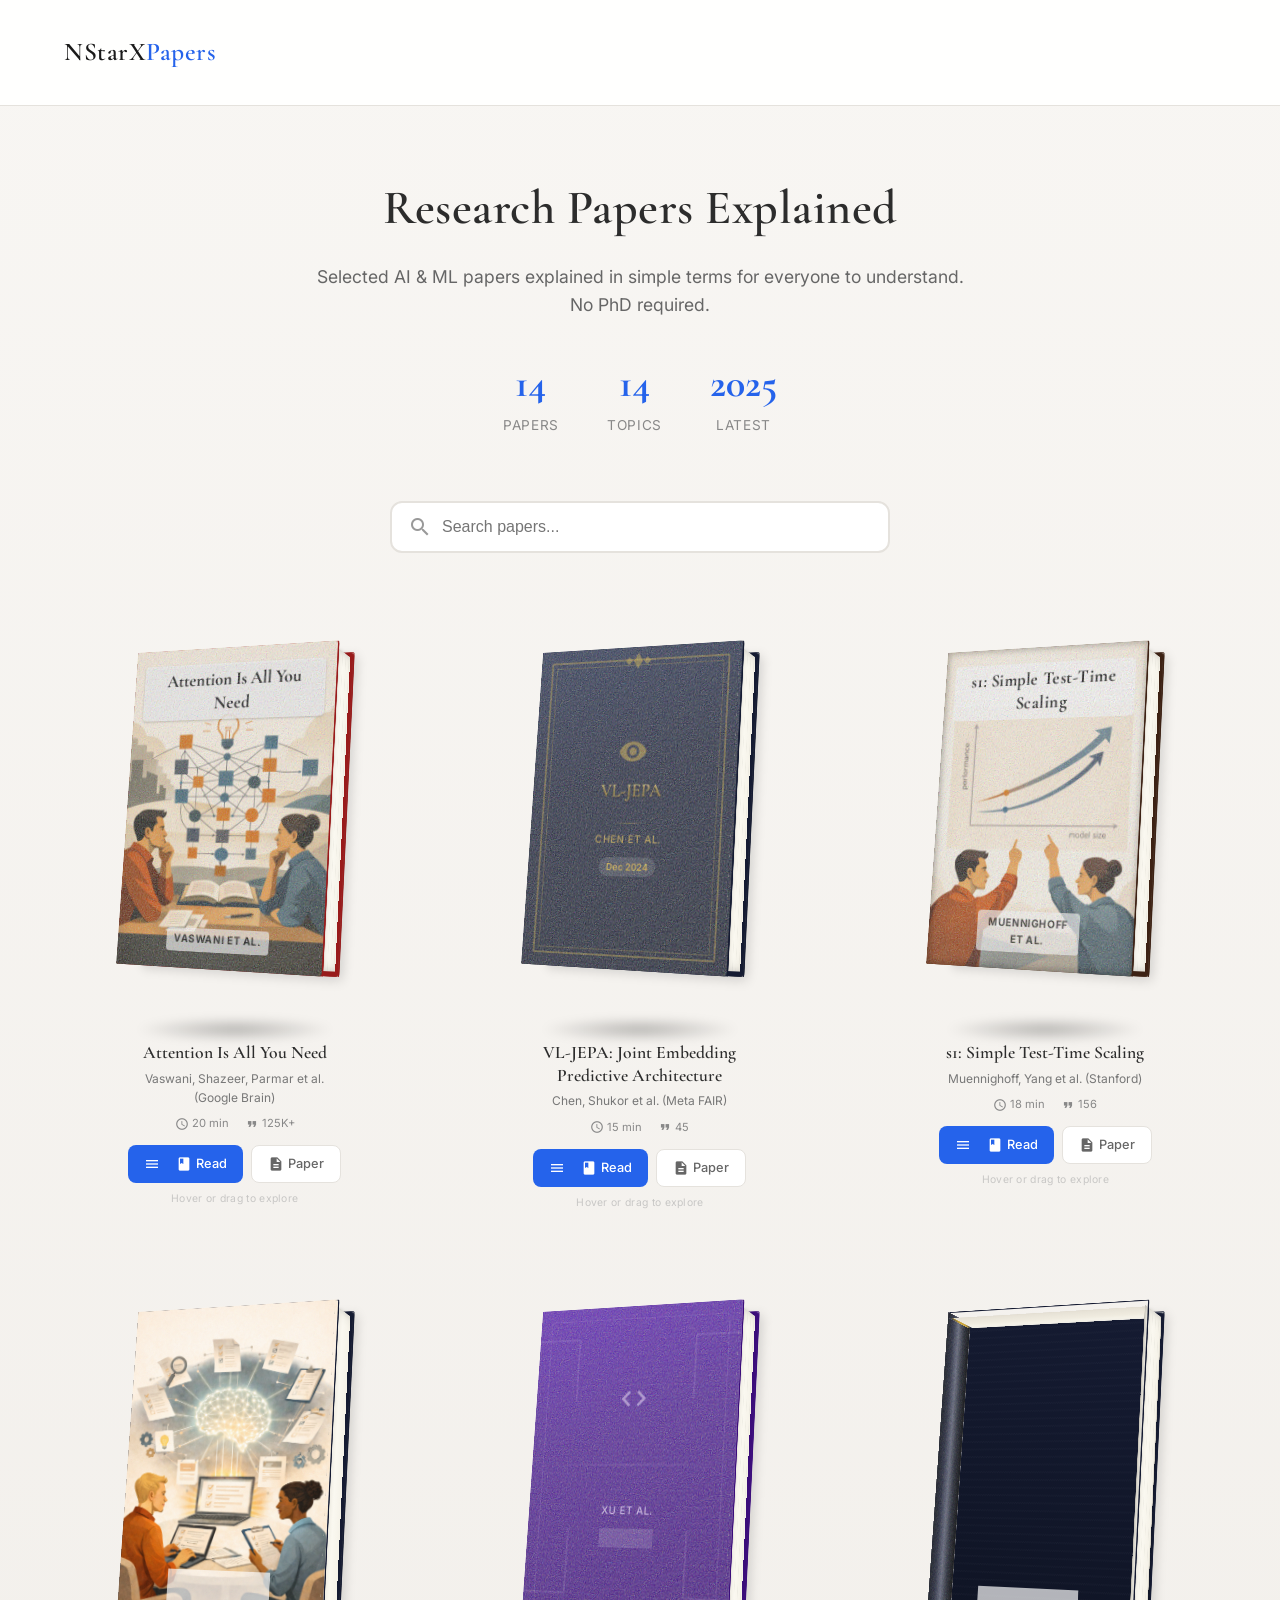
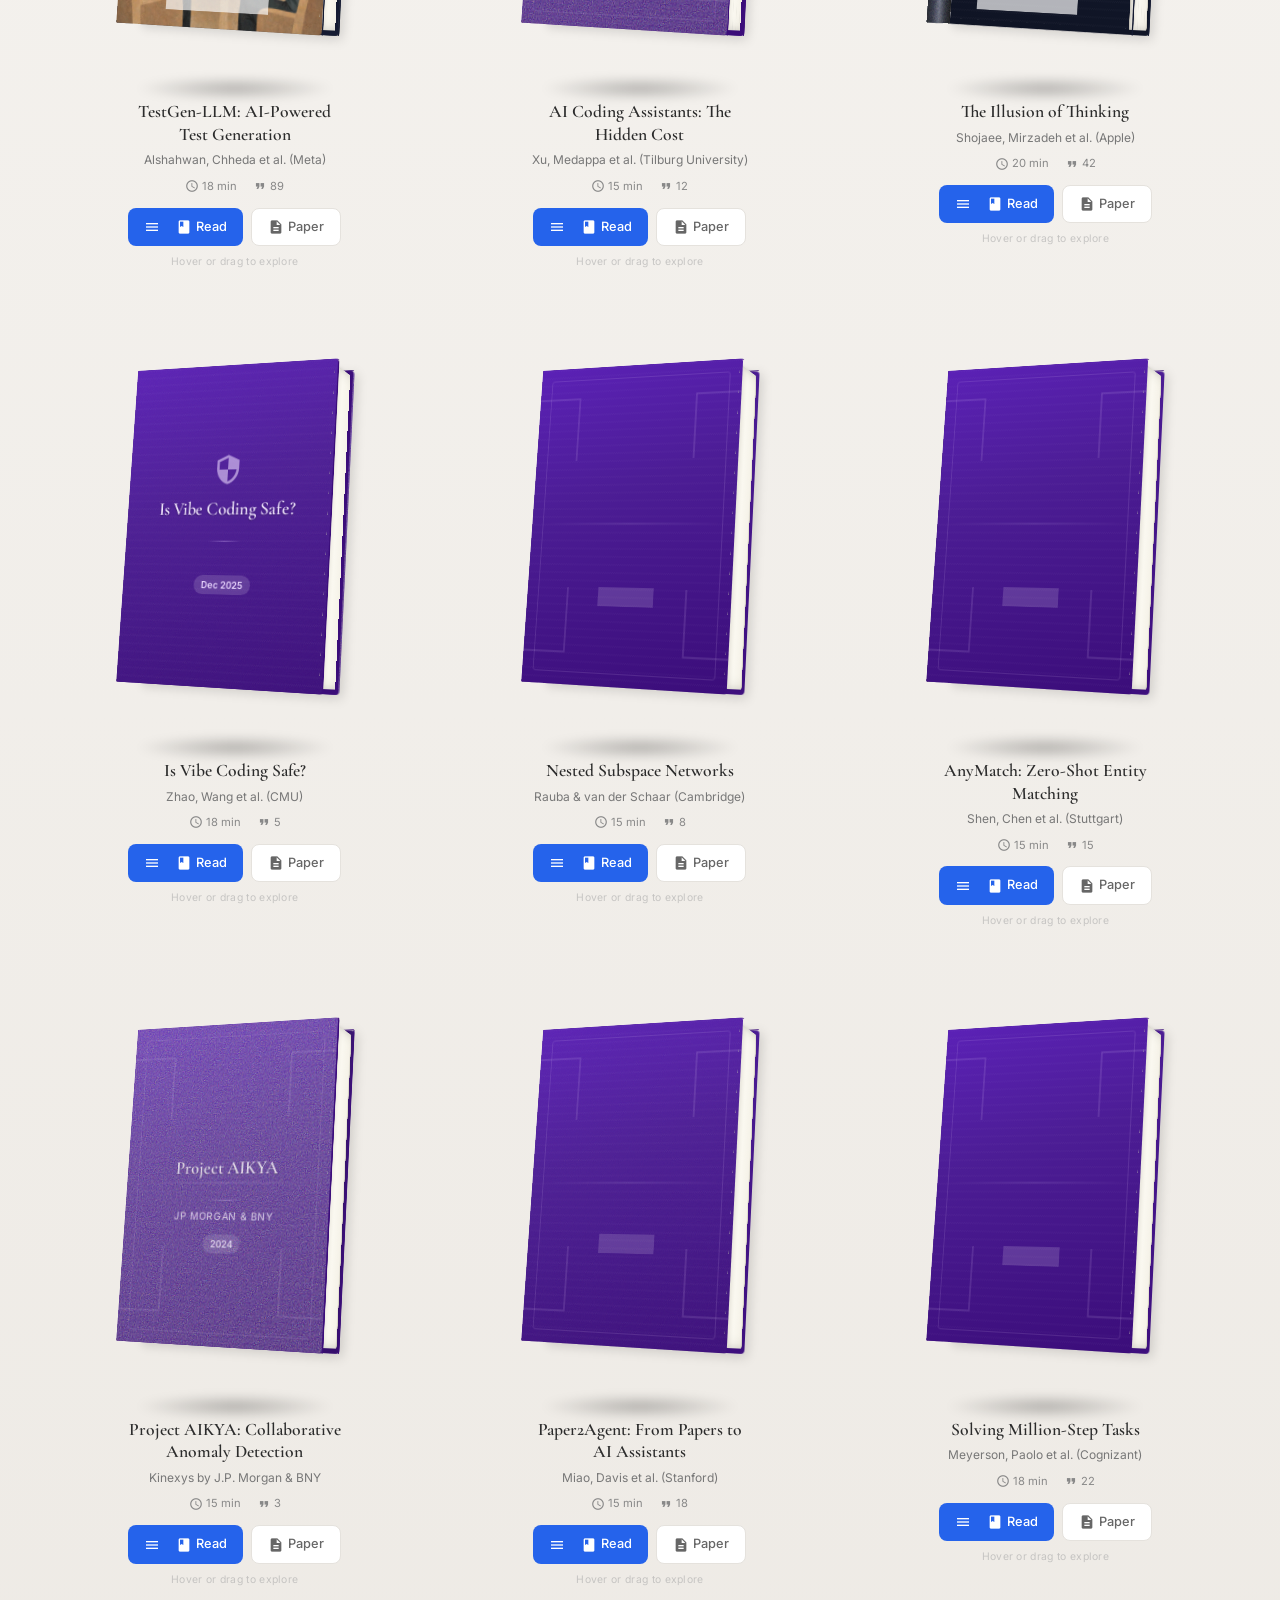
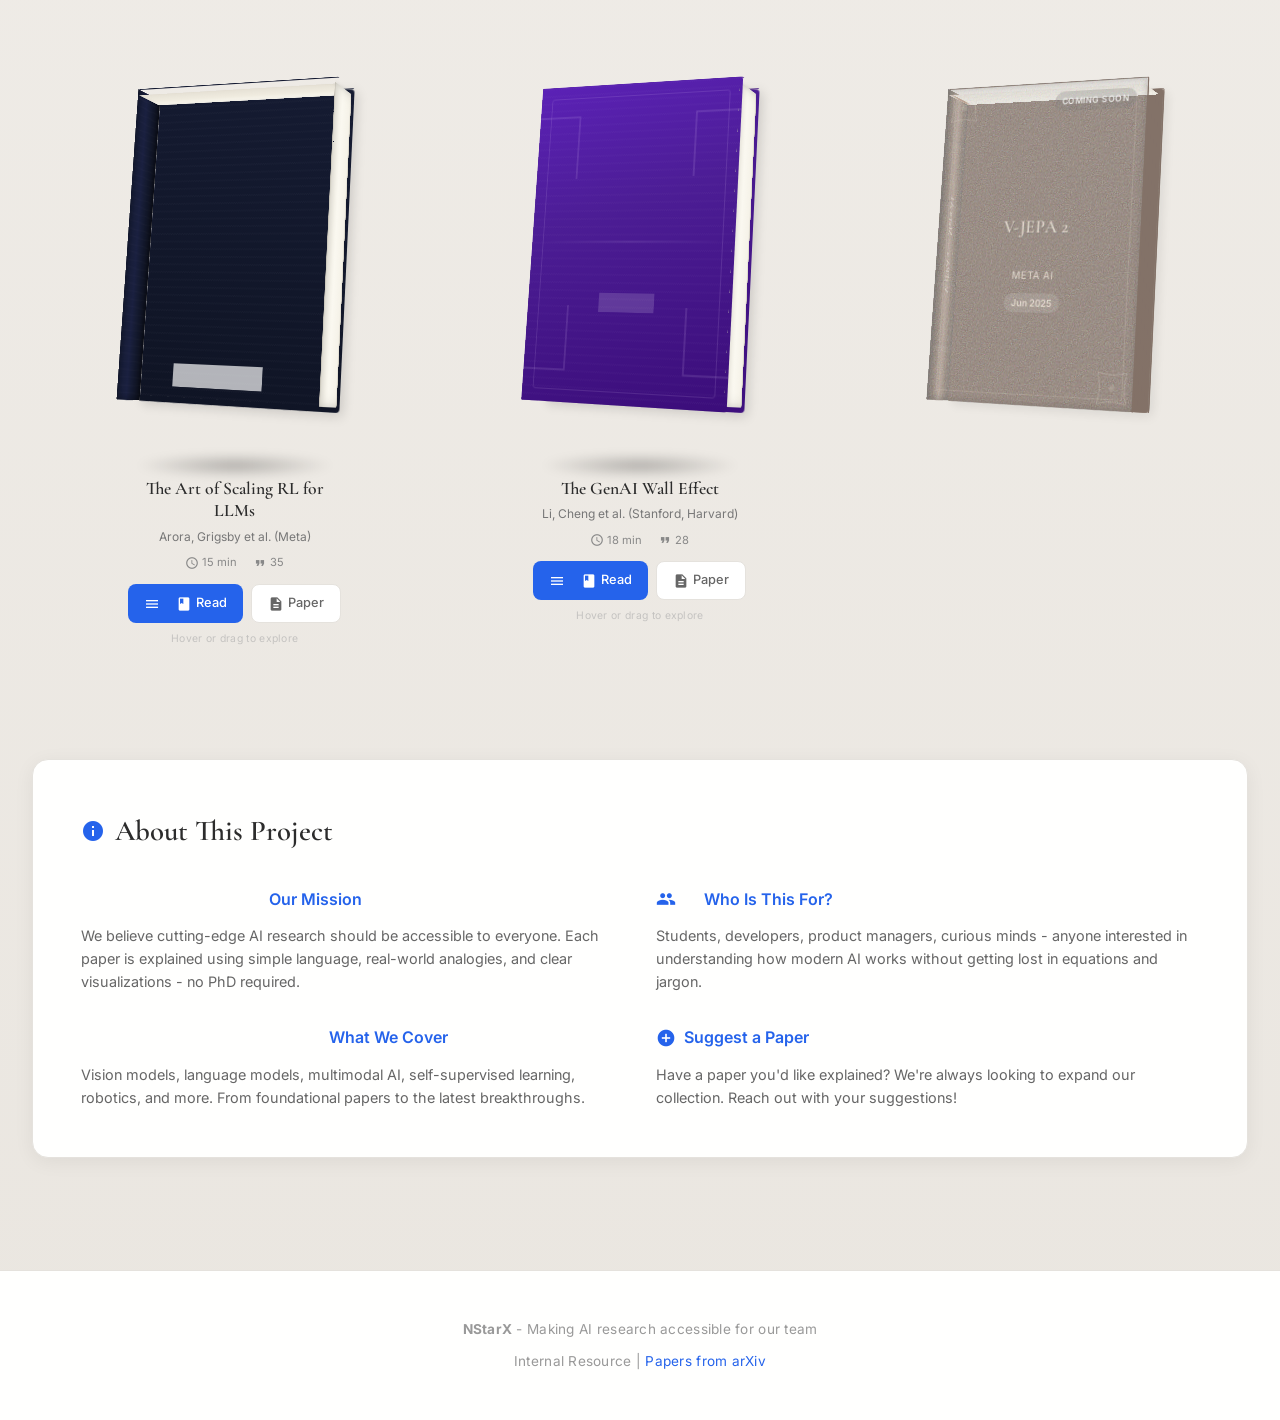
==== commit 43c777cb: "Add grainy texture and lighting effects to books - Add 60% opacity grain texture overlay on all book" ====
--- a/index.html
+++ b/index.html
@@ -722,6 +722,78 @@
       align-items: center;
       padding: 2rem 1.5rem;
       text-align: center;
+    }
+
+    /* Grainy texture overlay for all books */
+    .book-cover::after,
+    .book-back::after {
+      content: '';
+      position: absolute;
+      inset: 0;
+      background-image: url("data:image/svg+xml,%3Csvg viewBox='0 0 200 200' xmlns='http://www.w3.org/2000/svg'%3E%3Cfilter id='grain'%3E%3CfeTurbulence type='fractalNoise' baseFrequency='0.9' numOctaves='4' stitchTiles='stitch'/%3E%3C/filter%3E%3Crect width='100%25' height='100%25' filter='url(%23grain)'/%3E%3C/svg%3E");
+      opacity: 0.6;
+      pointer-events: none;
+      border-radius: inherit;
+      z-index: 10;
+    }
+
+    .book-spine::after {
+      content: '';
+      position: absolute;
+      inset: 0;
+      background-image: url("data:image/svg+xml,%3Csvg viewBox='0 0 200 200' xmlns='http://www.w3.org/2000/svg'%3E%3Cfilter id='grain'%3E%3CfeTurbulence type='fractalNoise' baseFrequency='1.2' numOctaves='3' stitchTiles='stitch'/%3E%3C/filter%3E%3Crect width='100%25' height='100%25' filter='url(%23grain)'/%3E%3C/svg%3E");
+      opacity: 0.6;
+      pointer-events: none;
+      z-index: 10;
+    }
+
+    /* Light effect - simulates light from top-left */
+    .book-cover::before {
+      content: '';
+      position: absolute;
+      inset: 0;
+      background: linear-gradient(
+        135deg,
+        rgba(255, 255, 255, 0.5) 0%,
+        rgba(255, 255, 255, 0.25) 25%,
+        transparent 45%,
+        rgba(0, 0, 0, 0.15) 65%,
+        rgba(0, 0, 0, 0.35) 100%
+      );
+      pointer-events: none;
+      border-radius: inherit;
+      z-index: 11;
+    }
+
+    .book-back::before {
+      content: '';
+      position: absolute;
+      inset: 0;
+      background: linear-gradient(
+        135deg,
+        rgba(0, 0, 0, 0.25) 0%,
+        rgba(0, 0, 0, 0.15) 50%,
+        rgba(0, 0, 0, 0.05) 100%
+      );
+      pointer-events: none;
+      border-radius: inherit;
+      z-index: 11;
+    }
+
+    .book-spine::before {
+      content: '';
+      position: absolute;
+      inset: 0;
+      background: linear-gradient(
+        90deg,
+        rgba(0, 0, 0, 0.5) 0%,
+        rgba(0, 0, 0, 0.2) 25%,
+        rgba(255, 255, 255, 0.2) 50%,
+        rgba(0, 0, 0, 0.2) 75%,
+        rgba(0, 0, 0, 0.4) 100%
+      );
+      pointer-events: none;
+      z-index: 11;
     }
 
     .book-cover .cover-inner {
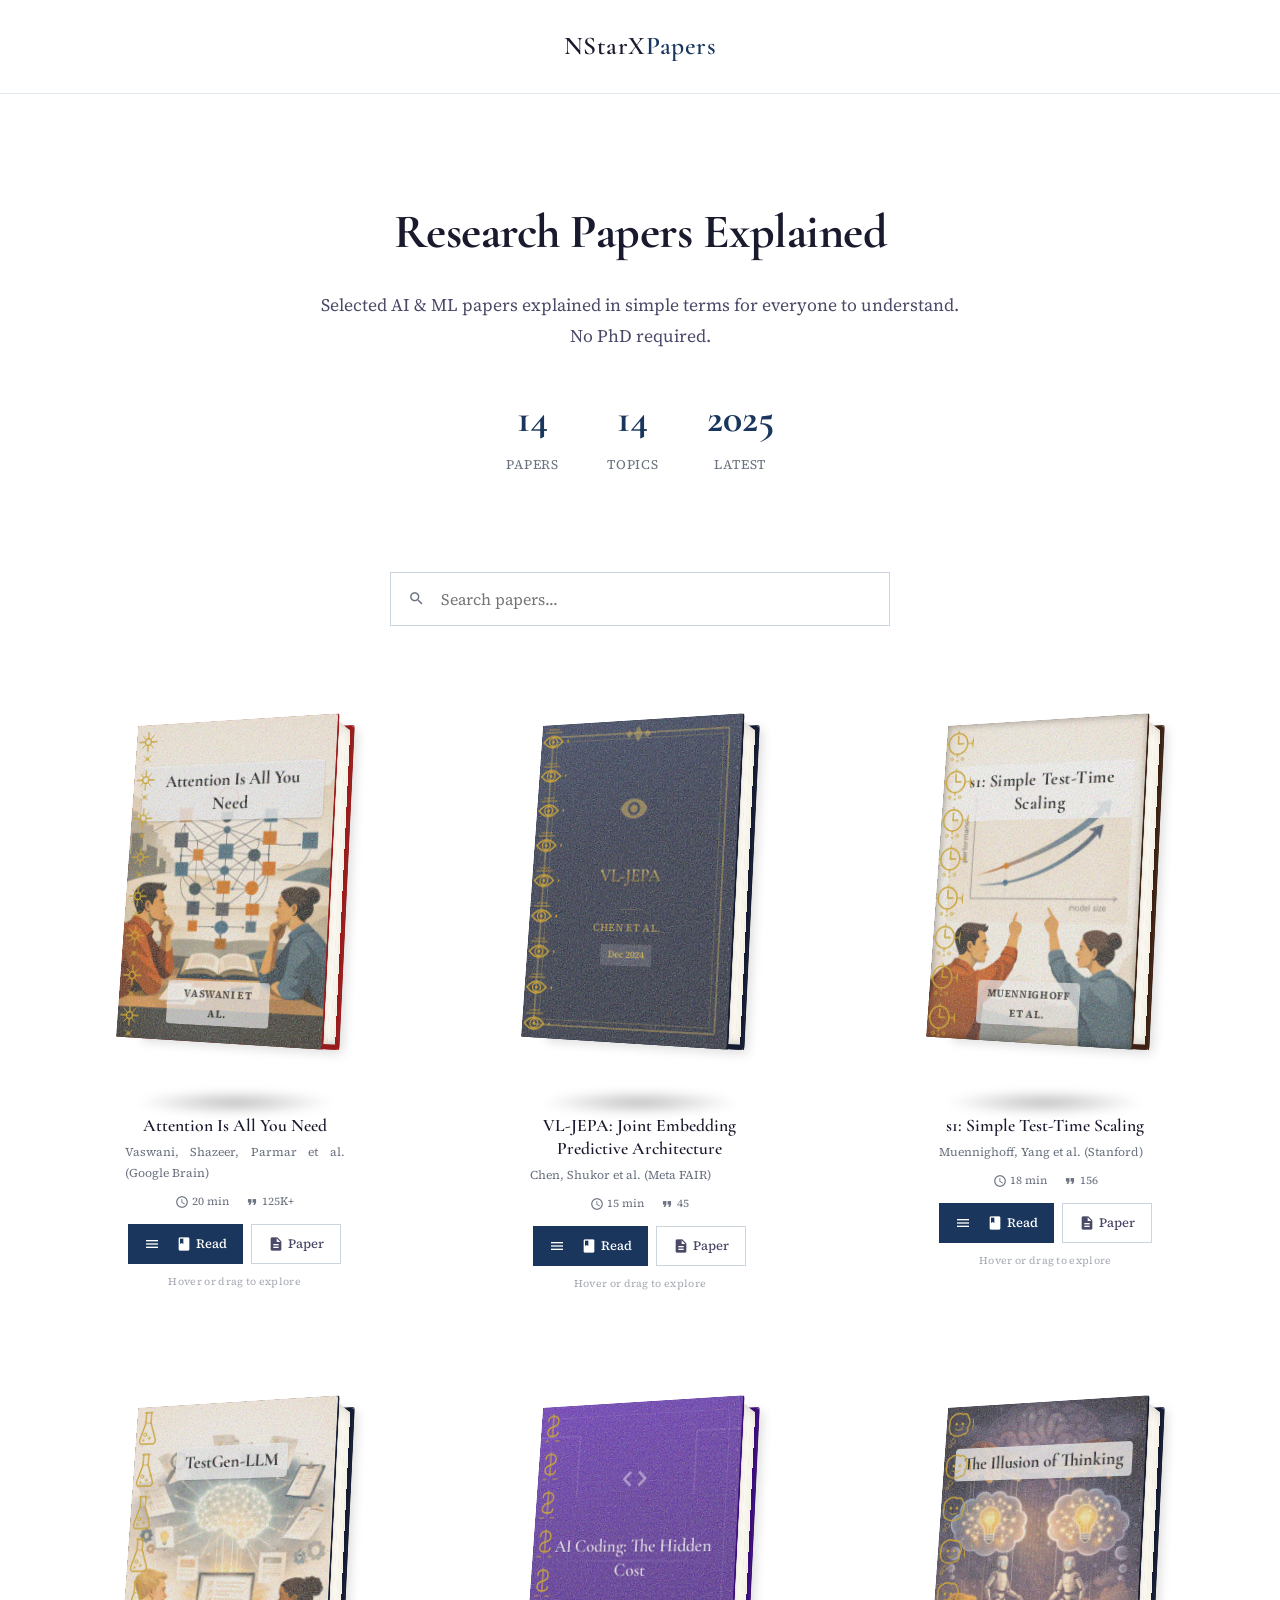
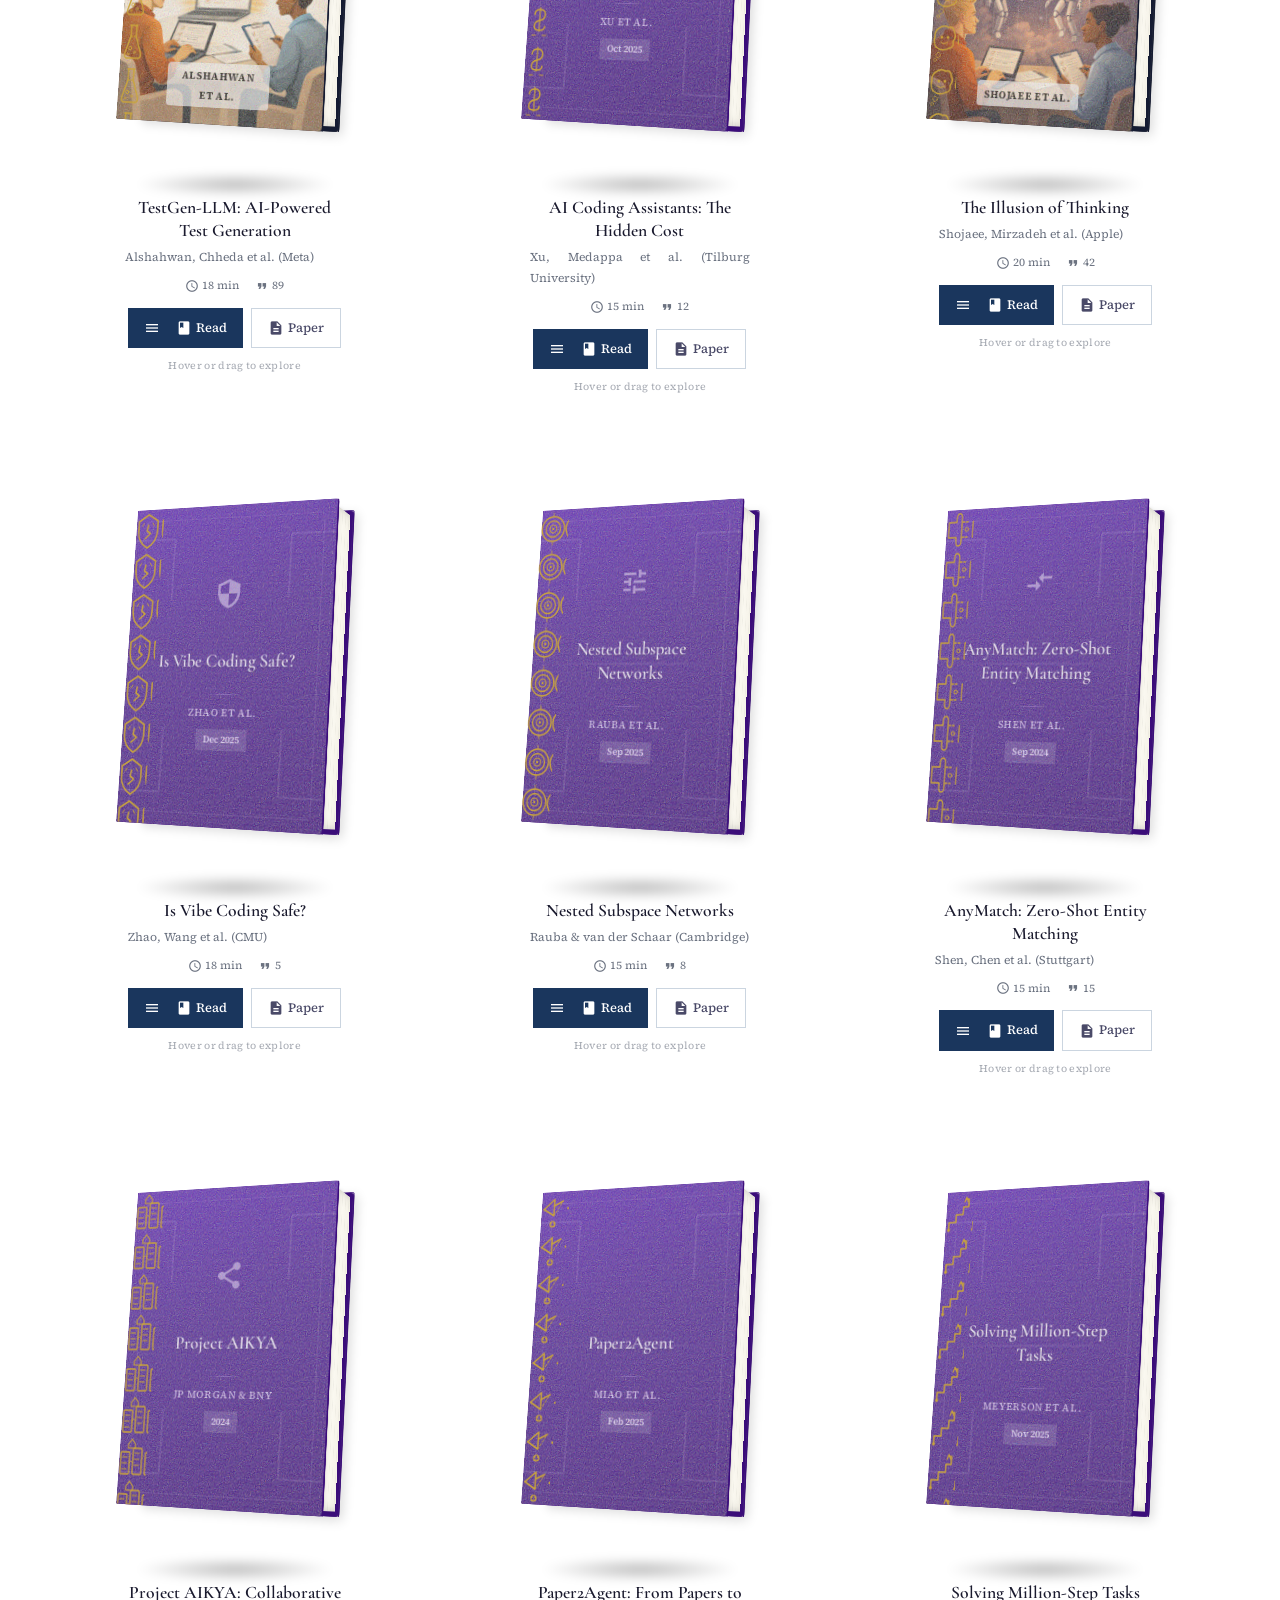
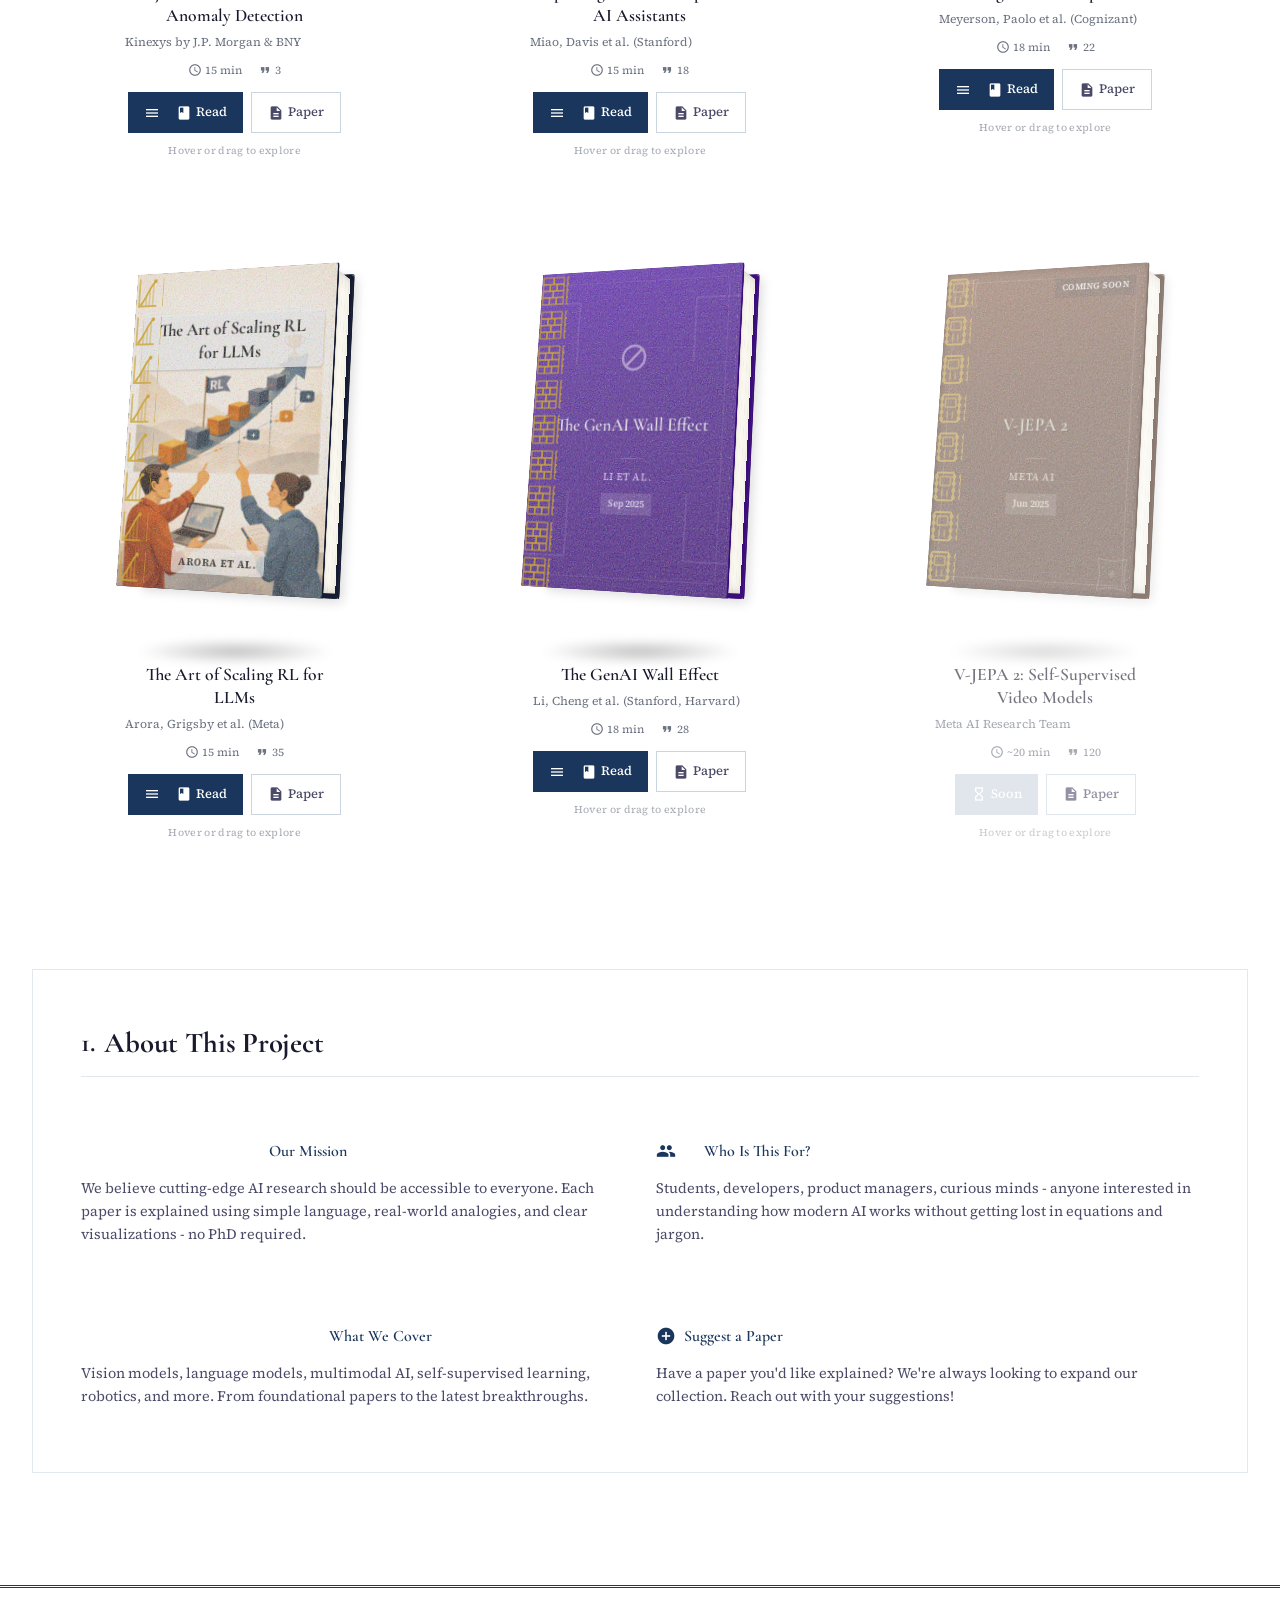
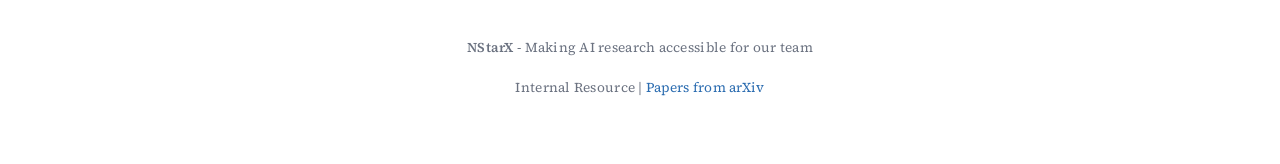
==== commit 41477fb0: "Add academic styling and hand-drawn doodle strips to book covers - Extract shared CSS into academic-" ====
--- a/index.html
+++ b/index.html
@@ -4,42 +4,33 @@
   <meta charset="UTF-8">
   <meta name="viewport" content="width=device-width, initial-scale=1.0">
   <title>NStarX Research Papers | AI & ML Made Simple</title>
-  <link rel="preconnect" href="https://fonts.googleapis.com">
-  <link rel="preconnect" href="https://fonts.gstatic.com" crossorigin>
-  <link href="https://fonts.googleapis.com/css2?family=Cormorant+Garamond:wght@400;600;700&family=Inter:wght@400;500;600&display=swap" rel="stylesheet">
-  <link href="https://fonts.googleapis.com/icon?family=Material+Icons" rel="stylesheet">
+  <link rel="stylesheet" href="academic-style.css">
   <style>
-    * {
-      margin: 0;
-      padding: 0;
-      box-sizing: border-box;
-    }
+    /* ========================================
+       INDEX-SPECIFIC STYLES
+       Academic overrides for the index/landing page
+       ======================================== */
 
     body {
-      font-family: 'Inter', -apple-system, BlinkMacSystemFont, sans-serif;
-      background: linear-gradient(180deg, #f8f6f3 0%, #eae6e0 100%);
-      color: #1a1a1a;
-      line-height: 1.6;
-      min-height: 100vh;
+      background: var(--bg-page);
     }
 
     header {
-      padding: 2rem 4rem;
-      background: #fffffe;
-      border-bottom: 1px solid #e5e2dd;
+      padding: 1.5rem 4rem;
+      border-bottom: 1px solid var(--border-light);
     }
 
     .logo {
-      font-family: 'Cormorant Garamond', Georgia, serif;
+      font-family: var(--font-heading);
       font-size: 1.6rem;
       font-weight: 600;
-      color: #1a1a1a;
+      color: var(--text-primary);
       text-decoration: none;
       letter-spacing: 0.02em;
     }
 
     .logo span {
-      color: #2563eb;
+      color: var(--color-accent);
     }
 
     main {
@@ -48,6 +39,7 @@
       padding: 4rem 2rem;
     }
 
+    /* Intro Section */
     .intro {
       text-align: center;
       margin-bottom: 4rem;
@@ -55,30 +47,31 @@
     }
 
     @keyframes introFade {
-      0% {
-        opacity: 0;
-        transform: translateY(-20px);
-      }
-      100% {
-        opacity: 1;
-        transform: translateY(0);
-      }
+      0% { opacity: 0; transform: translateY(-20px); }
+      100% { opacity: 1; transform: translateY(0); }
     }
 
     .intro h1 {
-      font-family: 'Cormorant Garamond', Georgia, serif;
+      font-family: var(--font-heading);
       font-size: 3rem;
-      font-weight: 600;
+      font-weight: 700;
       margin-bottom: 1rem;
-      color: #2c2c2c;
-      letter-spacing: 0.01em;
+      color: var(--text-primary);
+      letter-spacing: -0.01em;
+      border-bottom: none;
+      justify-content: center;
+    }
+
+    .intro h1::before {
+      display: none;
     }
 
     .intro p {
       font-size: 1.1rem;
-      color: #666;
+      color: var(--text-secondary);
       max-width: 650px;
       margin: 0 auto;
+      text-align: center;
     }
 
     .intro-stats {
@@ -93,17 +86,17 @@
     }
 
     .intro-stat .number {
-      font-family: 'Cormorant Garamond', Georgia, serif;
+      font-family: var(--font-heading);
       font-size: 2.5rem;
       font-weight: 700;
-      color: #2563eb;
+      color: var(--color-accent);
     }
 
     .intro-stat .label {
-      font-size: 0.85rem;
-      color: #888;
+      font-size: 0.82rem;
+      color: var(--text-muted);
       text-transform: uppercase;
-      letter-spacing: 0.05em;
+      letter-spacing: 0.06em;
     }
 
     /* Search Bar */
@@ -116,17 +109,17 @@
     .search-container input {
       width: 100%;
       padding: 15px 20px 15px 50px;
-      border: 2px solid #e5e2dd;
-      border-radius: 12px;
+      border: 1px solid var(--border-medium);
+      border-radius: 0;
       font-size: 1rem;
+      font-family: var(--font-body);
       background: white;
-      transition: border-color 0.2s, box-shadow 0.2s;
+      transition: border-color 0.2s;
     }
 
     .search-container input:focus {
       outline: none;
-      border-color: #2563eb;
-      box-shadow: 0 0 0 3px rgba(37, 99, 235, 0.1);
+      border-color: var(--color-accent);
     }
 
     .search-container .material-icons {
@@ -134,14 +127,29 @@
       left: 18px;
       top: 50%;
       transform: translateY(-50%);
-      color: #999;
-    }
-
+      color: var(--text-muted);
+    }
+
+    /* Books Grid */
     .books-grid {
       display: grid;
       grid-template-columns: repeat(4, 1fr);
       gap: 2rem;
       padding: 1rem;
+      background: transparent;
+      border: none;
+      box-shadow: none;
+      border-radius: 0;
+      counter-reset: none;
+      border-top: none;
+    }
+
+    .books-grid::before {
+      display: none;
+    }
+
+    .books-grid h2::before {
+      display: none;
     }
 
     @media (max-width: 1400px) {
@@ -154,6 +162,7 @@
       .books-grid { grid-template-columns: 1fr; }
     }
 
+    /* Book Card */
     .book-card {
       display: flex;
       flex-direction: column;
@@ -161,6 +170,25 @@
       padding: 2rem 1.5rem;
     }
 
+    /* Doodle strip on book cover left edge */
+    .book .doodle-strip {
+      left: 0;
+      top: 0;
+      bottom: 0;
+      width: 32px;
+      pointer-events: none;
+      overflow: hidden;
+      transform: translateZ(25px);
+      border-radius: 0 0 0 3px;
+    }
+
+    .book .doodle-strip svg {
+      width: 100%;
+      height: 100%;
+      display: block;
+    }
+
+    /* Book 3D Container */
     .book-container {
       perspective: 1200px;
       margin-bottom: 1.5rem;
@@ -200,12 +228,8 @@
     .book-card:nth-child(15) .book { animation-delay: 0.75s; }
 
     @keyframes bookIntro {
-      0% {
-        transform: rotateY(-25deg) rotateX(8deg) translateY(50px);
-      }
-      100% {
-        transform: rotateY(-25deg) rotateX(8deg) translateY(0);
-      }
+      0% { transform: rotateY(-25deg) rotateX(8deg) translateY(50px); }
+      100% { transform: rotateY(-25deg) rotateX(8deg) translateY(0); }
     }
 
     .book.no-transition {
@@ -225,13 +249,7 @@
     .book-style-1 .book-cover {
       background:
         url("data:image/svg+xml,%3Csvg width='8' height='8' viewBox='0 0 8 8' xmlns='http://www.w3.org/2000/svg'%3E%3Cpath d='M0 0h1v1H0zM2 0h1v1H2zM4 0h1v1H4zM6 0h1v1H6zM1 1h1v1H1zM3 1h1v1H3zM5 1h1v1H5zM7 1h1v1H7zM0 2h1v1H0zM2 2h1v1H2zM4 2h1v1H4zM6 2h1v1H6zM1 3h1v1H1zM3 3h1v1H3zM5 3h1v1H5zM7 3h1v1H7zM0 4h1v1H0zM2 4h1v1H2zM4 4h1v1H4zM6 4h1v1H6zM1 5h1v1H1zM3 5h1v1H3zM5 5h1v1H5zM7 5h1v1H7zM0 6h1v1H0zM2 6h1v1H2zM4 6h1v1H4zM6 6h1v1H6zM1 7h1v1H1zM3 7h1v1H3zM5 7h1v1H5zM7 7h1v1H7z' fill='%23ffffff' fill-opacity='0.03'/%3E%3C/svg%3E"),
-        repeating-linear-gradient(
-          90deg,
-          transparent 0px,
-          transparent 2px,
-          rgba(255,255,255,0.02) 2px,
-          rgba(255,255,255,0.02) 3px
-        ),
+        repeating-linear-gradient(90deg, transparent 0px, transparent 2px, rgba(255,255,255,0.02) 2px, rgba(255,255,255,0.02) 3px),
         linear-gradient(165deg, #1e2848 0%, #151b32 40%, #0f1424 100%);
       color: #c9a43a;
     }
@@ -245,7 +263,6 @@
       border-radius: 0 4px 4px 0;
     }
 
-    /* Gold decorative border frame */
     .book-style-1 .book-cover .cover-decoration {
       position: absolute;
       inset: 12px;
@@ -270,17 +287,8 @@
 
     .book-style-1 .book-cover .title-emboss {
       position: relative;
-      text-shadow:
-        0 1px 0 rgba(0,0,0,0.4),
-        0 -1px 0 rgba(255,215,100,0.2);
-      background: linear-gradient(
-        180deg,
-        #d4af37 0%,
-        #f5d675 25%,
-        #c9a43a 50%,
-        #a8872e 75%,
-        #d4af37 100%
-      );
+      text-shadow: 0 1px 0 rgba(0,0,0,0.4), 0 -1px 0 rgba(255,215,100,0.2);
+      background: linear-gradient(180deg, #d4af37 0%, #f5d675 25%, #c9a43a 50%, #a8872e 75%, #d4af37 100%);
       -webkit-background-clip: text;
       -webkit-text-fill-color: transparent;
       background-clip: text;
@@ -316,10 +324,7 @@
 
     .book-style-1 .book-top::after,
     .book-style-1 .book-bottom::after {
-      background: repeating-linear-gradient(180deg,
-        #c9a43a 0px, #c9a43a 2px,
-        #1e2848 2px, #1e2848 4px
-      );
+      background: repeating-linear-gradient(180deg, #c9a43a 0px, #c9a43a 2px, #1e2848 2px, #1e2848 4px);
     }
 
     /* ========================================
@@ -344,10 +349,7 @@
     }
 
     .book-style-2 .book-cover .title-emboss {
-      text-shadow:
-        1px 1px 0 rgba(0,0,0,0.5),
-        -0.5px -0.5px 0 rgba(255,255,255,0.1),
-        0 2px 3px rgba(0,0,0,0.3);
+      text-shadow: 1px 1px 0 rgba(0,0,0,0.5), -0.5px -0.5px 0 rgba(255,255,255,0.1), 0 2px 3px rgba(0,0,0,0.3);
       color: #dcc8b0;
       letter-spacing: 0.03em;
     }
@@ -357,14 +359,9 @@
       position: absolute;
       inset: 0;
       border-radius: 0 4px 4px 0;
-      box-shadow:
-        inset 2px 0 8px rgba(0,0,0,0.3),
-        inset -1px 0 4px rgba(255,255,255,0.05),
-        inset 0 2px 6px rgba(0,0,0,0.2),
-        inset 0 -2px 6px rgba(0,0,0,0.2);
-    }
-
-    /* Leather embossed corner ornaments */
+      box-shadow: inset 2px 0 8px rgba(0,0,0,0.3), inset -1px 0 4px rgba(255,255,255,0.05), inset 0 2px 6px rgba(0,0,0,0.2), inset 0 -2px 6px rgba(0,0,0,0.2);
+    }
+
     .book-style-2 .book-cover .cover-decoration {
       position: absolute;
       inset: 10px;
@@ -400,25 +397,7 @@
       content: '';
       position: absolute;
       inset: 0;
-      background:
-        linear-gradient(180deg,
-          transparent 15%,
-          rgba(0,0,0,0.3) 16%,
-          rgba(255,255,255,0.08) 17%,
-          transparent 19%,
-          transparent 35%,
-          rgba(0,0,0,0.3) 36%,
-          rgba(255,255,255,0.08) 37%,
-          transparent 39%,
-          transparent 61%,
-          rgba(0,0,0,0.3) 62%,
-          rgba(255,255,255,0.08) 63%,
-          transparent 65%,
-          transparent 81%,
-          rgba(0,0,0,0.3) 82%,
-          rgba(255,255,255,0.08) 83%,
-          transparent 85%
-        );
+      background: linear-gradient(180deg, transparent 15%, rgba(0,0,0,0.3) 16%, rgba(255,255,255,0.08) 17%, transparent 19%, transparent 35%, rgba(0,0,0,0.3) 36%, rgba(255,255,255,0.08) 37%, transparent 39%, transparent 61%, rgba(0,0,0,0.3) 62%, rgba(255,255,255,0.08) 63%, transparent 65%, transparent 81%, rgba(0,0,0,0.3) 82%, rgba(255,255,255,0.08) 83%, transparent 85%);
     }
 
     .book-style-2 .book-back {
@@ -444,14 +423,11 @@
 
     .book-style-2 .book-top::after,
     .book-style-2 .book-bottom::after {
-      background: repeating-linear-gradient(180deg,
-        #8b5a3c 0px, #8b5a3c 2px,
-        #f5e6d3 2px, #f5e6d3 4px
-      );
+      background: repeating-linear-gradient(180deg, #8b5a3c 0px, #8b5a3c 2px, #f5e6d3 2px, #f5e6d3 4px);
     }
 
     /* ========================================
-       PAPER-WRAPPED WITH DUST JACKET (Style 3 - Green)
+       GREEN STYLE (Style 3)
        ======================================== */
 
     .book-style-3 .book-cover {
@@ -476,7 +452,6 @@
       text-shadow: 0 1px 2px rgba(0,0,0,0.3);
     }
 
-    /* Geometric leaf pattern for green books */
     .book-style-3 .book-cover .cover-decoration {
       position: absolute;
       inset: 0;
@@ -530,10 +505,7 @@
 
     .book-style-3 .book-top::after,
     .book-style-3 .book-bottom::after {
-      background: repeating-linear-gradient(180deg,
-        #2d5a47 0px, #2d5a47 2px,
-        #4a7a67 2px, #4a7a67 4px
-      );
+      background: repeating-linear-gradient(180deg, #2d5a47 0px, #2d5a47 2px, #4a7a67 2px, #4a7a67 4px);
     }
 
     /* ========================================
@@ -561,7 +533,6 @@
       text-shadow: 0 1px 2px rgba(0,0,0,0.3);
     }
 
-    /* Tech circuit pattern for purple books */
     .book-style-4 .book-cover .cover-decoration {
       position: absolute;
       inset: 0;
@@ -612,10 +583,7 @@
 
     .book-style-4 .book-top::after,
     .book-style-4 .book-bottom::after {
-      background: repeating-linear-gradient(180deg,
-        #7c3aed 0px, #7c3aed 2px,
-        #c4b5fd 2px, #c4b5fd 4px
-      );
+      background: repeating-linear-gradient(180deg, #7c3aed 0px, #7c3aed 2px, #c4b5fd 2px, #c4b5fd 4px);
     }
 
     /* ========================================
@@ -646,7 +614,6 @@
       filter: drop-shadow(0 1px 1px rgba(0,0,0,0.3));
     }
 
-    /* Art deco pattern for red landmark books */
     .book-style-5 .book-cover .cover-decoration {
       position: absolute;
       inset: 0;
@@ -700,10 +667,7 @@
 
     .book-style-5 .book-top::after,
     .book-style-5 .book-bottom::after {
-      background: repeating-linear-gradient(180deg,
-        #dc2626 0px, #dc2626 2px,
-        #fecaca 2px, #fecaca 4px
-      );
+      background: repeating-linear-gradient(180deg, #dc2626 0px, #dc2626 2px, #fecaca 2px, #fecaca 4px);
     }
 
     /* ========================================
@@ -868,30 +832,21 @@
 
     .book-cover .cover-edge-top {
       position: absolute;
-      top: -4px;
-      left: 0;
-      right: 0;
-      height: 4px;
+      top: -4px; left: 0; right: 0; height: 4px;
       transform: rotateX(90deg);
       transform-origin: bottom center;
     }
 
     .book-cover .cover-edge-bottom {
       position: absolute;
-      bottom: -4px;
-      left: 0;
-      right: 0;
-      height: 4px;
+      bottom: -4px; left: 0; right: 0; height: 4px;
       transform: rotateX(-90deg);
       transform-origin: top center;
     }
 
     .book-cover .cover-edge-right {
       position: absolute;
-      top: 0;
-      right: -4px;
-      bottom: 0;
-      width: 4px;
+      top: 0; right: -4px; bottom: 0; width: 4px;
       transform: rotateY(90deg);
       transform-origin: left center;
       border-radius: 0 2px 2px 0;
@@ -910,47 +865,39 @@
 
     .book-back .cover-edge-top {
       position: absolute;
-      top: -4px;
-      left: 0;
-      right: 0;
-      height: 4px;
+      top: -4px; left: 0; right: 0; height: 4px;
       transform: rotateX(90deg);
       transform-origin: bottom center;
     }
 
     .book-back .cover-edge-bottom {
       position: absolute;
-      bottom: -4px;
-      left: 0;
-      right: 0;
-      height: 4px;
+      bottom: -4px; left: 0; right: 0; height: 4px;
       transform: rotateX(-90deg);
       transform-origin: top center;
     }
 
     .book-back .cover-edge-left {
       position: absolute;
-      top: 0;
-      left: -4px;
-      bottom: 0;
-      width: 4px;
+      top: 0; left: -4px; bottom: 0; width: 4px;
       transform: rotateY(-90deg);
       transform-origin: right center;
       border-radius: 2px 0 0 2px;
     }
 
     .book-cover h3 {
-      font-family: 'Cormorant Garamond', Georgia, serif;
+      font-family: var(--font-heading);
       font-size: 1.15rem;
       font-weight: 600;
       line-height: 1.3;
       margin-bottom: 0.75rem;
       position: relative;
       z-index: 2;
+      border-bottom: none;
     }
 
     .book-cover .author {
-      font-family: 'Inter', sans-serif;
+      font-family: var(--font-body);
       font-size: 0.65rem;
       font-weight: 500;
       letter-spacing: 0.06em;
@@ -981,7 +928,7 @@
       font-size: 0.6rem;
       font-weight: 600;
       padding: 2px 8px;
-      border-radius: 10px;
+      border-radius: 0;
       background: rgba(255,255,255,0.15);
       margin-top: 0.5rem;
       position: relative;
@@ -1030,16 +977,14 @@
       display: flex;
       align-items: center;
       justify-content: center;
-      box-shadow:
-        inset 4px 0 12px rgba(0,0,0,0.25),
-        inset -2px 0 8px rgba(0,0,0,0.15);
+      box-shadow: inset 4px 0 12px rgba(0,0,0,0.25), inset -2px 0 8px rgba(0,0,0,0.15);
     }
 
     .book-spine span {
       writing-mode: vertical-rl;
       text-orientation: mixed;
       transform: rotate(180deg);
-      font-family: 'Cormorant Garamond', Georgia, serif;
+      font-family: var(--font-heading);
       font-size: 0.7rem;
       font-weight: 600;
       letter-spacing: 0.03em;
@@ -1058,35 +1003,16 @@
       right: 3px;
       transform-origin: center center;
       transform: translateX(24px) rotateY(90deg);
-      background: linear-gradient(90deg,
-        #d8d4c8 0%,
-        #e8e4d8 3%,
-        #f5f2e8 8%,
-        #faf8f0 50%,
-        #f5f2e8 92%,
-        #e8e4d8 97%,
-        #d8d4c8 100%
-      );
+      background: linear-gradient(90deg, #d8d4c8 0%, #e8e4d8 3%, #f5f2e8 8%, #faf8f0 50%, #f5f2e8 92%, #e8e4d8 97%, #d8d4c8 100%);
       border-radius: 0 3px 3px 0;
-      box-shadow:
-        inset 8px 0 15px rgba(0,0,0,0.12),
-        inset 0 2px 4px rgba(0,0,0,0.05),
-        inset 0 -2px 4px rgba(0,0,0,0.05),
-        2px 0 4px rgba(0,0,0,0.08);
+      box-shadow: inset 8px 0 15px rgba(0,0,0,0.12), inset 0 2px 4px rgba(0,0,0,0.05), inset 0 -2px 4px rgba(0,0,0,0.05), 2px 0 4px rgba(0,0,0,0.08);
     }
 
     .book-pages::before {
       content: '';
       position: absolute;
       inset: 0;
-      background: repeating-linear-gradient(90deg,
-        transparent 0px,
-        transparent 0.8px,
-        rgba(0,0,0,0.04) 0.8px,
-        rgba(0,0,0,0.04) 1px,
-        transparent 1px,
-        transparent 1.8px
-      );
+      background: repeating-linear-gradient(90deg, transparent 0px, transparent 0.8px, rgba(0,0,0,0.04) 0.8px, rgba(0,0,0,0.04) 1px, transparent 1px, transparent 1.8px);
       border-radius: 0 3px 3px 0;
     }
 
@@ -1094,14 +1020,9 @@
       position: absolute;
       width: calc(100% - 4px);
       height: calc(48px - 4px);
-      top: 4px;
-      left: 0;
+      top: 4px; left: 0;
       transform: rotateX(90deg) translateZ(20px);
-      background: linear-gradient(180deg,
-        #faf8f0 0%,
-        #f0ece0 40%,
-        #e5e0d4 100%
-      );
+      background: linear-gradient(180deg, #faf8f0 0%, #f0ece0 40%, #e5e0d4 100%);
       box-shadow: inset 0 3px 10px rgba(0,0,0,0.06);
     }
 
@@ -1109,24 +1030,16 @@
       content: '';
       position: absolute;
       inset: 0;
-      background: repeating-linear-gradient(180deg,
-        transparent 0px, transparent 1px,
-        rgba(0,0,0,0.02) 1px, rgba(0,0,0,0.02) 1.5px
-      );
+      background: repeating-linear-gradient(180deg, transparent 0px, transparent 1px, rgba(0,0,0,0.02) 1px, rgba(0,0,0,0.02) 1.5px);
     }
 
     .book-bottom {
       position: absolute;
       width: calc(100% - 4px);
       height: calc(48px - 4px);
-      bottom: 4px;
-      left: 0;
+      bottom: 4px; left: 0;
       transform: rotateX(-90deg) translateZ(20px);
-      background: linear-gradient(0deg,
-        #f0ece0 0%,
-        #e5e0d4 60%,
-        #d8d4c8 100%
-      );
+      background: linear-gradient(0deg, #f0ece0 0%, #e5e0d4 60%, #d8d4c8 100%);
       box-shadow: inset 0 -3px 10px rgba(0,0,0,0.1);
     }
 
@@ -1134,19 +1047,14 @@
       content: '';
       position: absolute;
       inset: 0;
-      background: repeating-linear-gradient(180deg,
-        transparent 0px, transparent 1px,
-        rgba(0,0,0,0.025) 1px, rgba(0,0,0,0.025) 1.5px
-      );
+      background: repeating-linear-gradient(180deg, transparent 0px, transparent 1px, rgba(0,0,0,0.025) 1px, rgba(0,0,0,0.025) 1.5px);
     }
 
     .book-top::after,
     .book-bottom::after {
       content: '';
       position: absolute;
-      left: 0;
-      top: 0;
-      bottom: 0;
+      left: 0; top: 0; bottom: 0;
       width: 5px;
       z-index: 10;
     }
@@ -1167,16 +1075,11 @@
     .book-card:nth-child(4) .book-shadow { animation-delay: 0.2s; }
 
     @keyframes shadowIntro {
-      0% {
-        opacity: 0;
-        transform: scale(0.8) translateY(20px);
-      }
-      100% {
-        opacity: 1;
-        transform: scale(1) translateY(0);
-      }
-    }
-
+      0% { opacity: 0; transform: scale(0.8) translateY(20px); }
+      100% { opacity: 1; transform: scale(1) translateY(0); }
+    }
+
+    /* Book Info */
     .book-info {
       text-align: center;
       max-width: 220px;
@@ -1207,34 +1110,28 @@
     .book-card:nth-child(4) .book-info { animation-delay: 0.3s; }
 
     @keyframes infoIntro {
-      0% {
-        opacity: 0;
-        transform: translateY(20px);
-      }
-      100% {
-        opacity: 1;
-        transform: translateY(0);
-      }
+      0% { opacity: 0; transform: translateY(20px); }
+      100% { opacity: 1; transform: translateY(0); }
     }
 
     .book-info h4 {
-      font-family: 'Cormorant Garamond', Georgia, serif;
+      font-family: var(--font-heading);
       font-size: 1.1rem;
       font-weight: 600;
       margin-bottom: 0.25rem;
-      color: #2c2c2c;
+      color: var(--text-primary);
       line-height: 1.3;
     }
 
     .book-info .author-name {
       font-size: 0.75rem;
-      color: #777;
+      color: var(--text-muted);
       margin-bottom: 0.5rem;
     }
 
     .book-info .description {
       font-size: 0.75rem;
-      color: #666;
+      color: var(--text-secondary);
       line-height: 1.5;
       margin-bottom: 0.75rem;
     }
@@ -1244,7 +1141,7 @@
       justify-content: center;
       gap: 1rem;
       font-size: 0.7rem;
-      color: #888;
+      color: var(--text-muted);
       margin-bottom: 0.75rem;
     }
 
@@ -1258,6 +1155,7 @@
       font-size: 0.9rem;
     }
 
+    /* Book Actions */
     .book-actions {
       display: flex;
       gap: 8px;
@@ -1266,7 +1164,7 @@
 
     .book-actions a {
       padding: 8px 16px;
-      border-radius: 8px;
+      border-radius: 0;
       font-size: 0.8rem;
       font-weight: 500;
       text-decoration: none;
@@ -1274,6 +1172,7 @@
       display: flex;
       align-items: center;
       gap: 4px;
+      font-family: var(--font-body);
     }
 
     .book-actions a .material-icons {
@@ -1281,40 +1180,40 @@
     }
 
     .book-actions .btn-primary {
-      background: #2563eb;
+      background: var(--color-accent);
       color: white;
     }
 
     .book-actions .btn-primary:hover {
-      background: #1d4ed8;
+      background: var(--text-primary);
     }
 
     .book-actions .btn-outline {
       background: white;
-      border: 1px solid #e5e2dd;
-      color: #666;
+      border: 1px solid var(--border-medium);
+      color: var(--text-secondary);
     }
 
     .book-actions .btn-outline:hover {
-      border-color: #2563eb;
-      color: #2563eb;
+      border-color: var(--color-accent);
+      color: var(--color-accent);
     }
 
     .drag-hint {
       font-size: 0.65rem;
-      color: #aaa;
+      color: var(--text-muted);
       margin-top: 0.5rem;
       opacity: 0.6;
       letter-spacing: 0.03em;
     }
 
-    /* Coming Soon styling */
+    /* Coming Soon */
     .book-card.coming-soon {
       opacity: 0.6;
     }
 
     .book-card.coming-soon .book-actions .btn-primary {
-      background: #94a3b8;
+      background: var(--border-medium);
       pointer-events: none;
     }
 
@@ -1327,7 +1226,7 @@
       font-size: 0.55rem;
       font-weight: 600;
       padding: 3px 8px;
-      border-radius: 10px;
+      border-radius: 0;
       text-transform: uppercase;
       letter-spacing: 0.5px;
       z-index: 10;
@@ -1335,27 +1234,29 @@
 
     /* About Section */
     .about-section {
-      background: #fffffe;
-      border-radius: 16px;
+      background: var(--bg-page);
+      border-radius: 0;
       padding: 3rem;
       margin-top: 4rem;
-      box-shadow: 0 4px 20px rgba(0,0,0,0.06);
-      border: 1px solid #e5e2dd;
+      border: 1px solid var(--border-light);
+      box-shadow: none;
     }
 
     .about-section h2 {
-      font-family: 'Cormorant Garamond', Georgia, serif;
+      font-family: var(--font-heading);
       font-size: 1.8rem;
-      font-weight: 600;
+      font-weight: 700;
       margin-bottom: 2rem;
-      color: #2c2c2c;
+      color: var(--text-primary);
       display: flex;
       align-items: center;
       gap: 10px;
+      border-bottom: 1px solid var(--rule-light);
+      padding-bottom: 8px;
     }
 
     .about-section h2 .material-icons {
-      color: #2563eb;
+      color: var(--text-secondary);
     }
 
     .about-content {
@@ -1374,7 +1275,7 @@
       display: flex;
       align-items: center;
       gap: 8px;
-      color: #2563eb;
+      color: var(--color-accent);
       margin-bottom: 0.75rem;
       font-size: 1rem;
       font-weight: 600;
@@ -1385,27 +1286,30 @@
     }
 
     .about-item p {
-      color: #666;
+      color: var(--text-secondary);
       font-size: 0.9rem;
       line-height: 1.6;
-    }
-
+      text-align: left;
+    }
+
+    /* Footer overrides for index */
     footer {
       text-align: center;
       padding: 3rem 2rem;
-      background: #fffffe;
-      border-top: 1px solid #e5e2dd;
+      background: var(--bg-page);
+      border-top: 3px double var(--rule-color);
       margin-top: 3rem;
     }
 
     footer p {
-      color: #999;
+      color: var(--text-muted);
       font-size: 0.85rem;
       letter-spacing: 0.02em;
+      text-align: center;
     }
 
     footer a {
-      color: #2563eb;
+      color: var(--color-link);
       text-decoration: none;
     }
 
@@ -1413,6 +1317,7 @@
       text-decoration: underline;
     }
 
+    /* Responsive */
     @media (max-width: 768px) {
       header { padding: 1.5rem 2rem; }
       main { padding: 2rem 1rem; }
@@ -2441,6 +2346,42 @@
         });
       };
       setBookStylesByCitations();
+
+      // Doodle strips on book covers
+      const doodleTiles = {
+        'Attention Is All You Need': {w:28,h:40, d:'<circle cx="14" cy="18" r="3.5" stroke-width="1.5"/><path d="M14 8 L14 14.5" stroke-width="1.3"/><path d="M14 21.5 L14 28" stroke-width="1.3"/><path d="M4 18 L10.5 18" stroke-width="1.3"/><path d="M17.5 18 L24 18" stroke-width="1.3"/><path d="M7.5 11.5 L11 15" stroke-width="1"/><path d="M20.5 11.5 L17 15" stroke-width="1"/><path d="M7.5 24.5 L11 21" stroke-width="1"/><path d="M20.5 24.5 L17 21" stroke-width="1"/><circle cx="14" cy="36" r="1.5" stroke-width="0.8"/><path d="M10 33 L18 39" stroke-width="0.7"/><path d="M18 33 L10 39" stroke-width="0.7"/>'},
+        'VL-JEPA': {w:28,h:36, d:'<path d="M3 18 Q14 6 25 18" stroke-width="1.5"/><path d="M3 18 Q14 30 25 18" stroke-width="1.5"/><circle cx="14" cy="18" r="4.5" stroke-width="1.3"/><circle cx="14" cy="18" r="1.5" fill="currentColor" stroke="none"/><path d="M5 8 L23 8" stroke-width="0.8"/><path d="M8 5 L20 5" stroke-width="0.7"/>'},
+        's1 Test-Time Scaling': {w:28,h:40, d:'<circle cx="14" cy="20" r="11" stroke-width="1.5"/><path d="M14 12 L14 20 L20 20" stroke-width="1.6"/><path d="M14 9 L14 6" stroke-width="1.2"/><path d="M14 31 L14 34" stroke-width="1.2"/><path d="M3 20 L0 20" stroke-width="1.2"/><path d="M25 20 L28 20" stroke-width="1.2"/><circle cx="8" cy="36" r="1.5" stroke-width="0.8"/><circle cx="14" cy="38" r="1" stroke-width="0.6"/><circle cx="20" cy="36" r="1.5" stroke-width="0.8"/>'},
+        'TestGen-LLM': {w:28,h:44, d:'<path d="M10 6 L18 6" stroke-width="1.6"/><path d="M11 6 L11 17 L5 34 Q4 38 7 39 L21 39 Q24 38 23 34 L17 17 L17 6" stroke-width="1.5"/><path d="M11 17 L17 17" stroke-width="1" stroke-dasharray="2,1.5"/><circle cx="11" cy="29" r="1.8" stroke-width="1"/><circle cx="16" cy="33" r="1.2" stroke-width="0.8"/><circle cx="9" cy="35" r="1" stroke-width="0.7"/>'},
+        'AI Coding Hidden Cost': {w:28,h:40, d:'<path d="M14 8 L14 32" stroke-width="1.2"/><path d="M8 15 Q8 10 14 10 Q20 10 20 15 Q20 20 14 21 Q8 22 8 27 Q8 31 14 31 Q20 31 20 27" stroke-width="1.6"/><path d="M6 36 L10 36" stroke-width="1"/><path d="M18 36 L22 36" stroke-width="1"/>'},
+        'Illusion of Thinking': {w:28,h:44, d:'<path d="M6 28 Q2 24 4 18 Q3 12 8 9 Q13 5 19 8 Q24 6 26 12 Q29 18 25 22 Q27 28 21 29" stroke-width="1.5"/><path d="M6 28 Q13 33 21 29" stroke-width="1.3"/><circle cx="12" cy="18" r="1.5" fill="currentColor" stroke="none"/><circle cx="19" cy="18" r="1.5" fill="currentColor" stroke="none"/><path d="M11 23 Q14 26 19 23" stroke-width="1"/><circle cx="9" cy="36" r="2.5" stroke-width="1" stroke-dasharray="1.8,1.8"/><circle cx="6" cy="41" r="1.5" stroke-width="0.8" stroke-dasharray="1.2,1.2"/>'},
+        'Is Vibe Coding Safe': {w:28,h:42, d:'<path d="M14 5 L25 12 L25 23 Q25 34 14 40 Q3 34 3 23 L3 12 Z" stroke-width="1.6"/><path d="M14 16 L13 22 L17 25 L11 30" stroke-width="1.6"/><path d="M9 14 L7 17" stroke-width="1"/><path d="M19 14 L21 17" stroke-width="1"/>'},
+        'Nested Subspace Networks': {w:28,h:40, d:'<circle cx="14" cy="20" r="13" stroke-width="1.5"/><circle cx="14" cy="20" r="8.5" stroke-width="1.3"/><circle cx="14" cy="20" r="4" stroke-width="1.2"/><circle cx="14" cy="20" r="1.2" fill="currentColor" stroke="none"/><path d="M14 7 L14 3" stroke-width="0.8"/><path d="M14 33 L14 37" stroke-width="0.8"/>'},
+        'AnyMatch': {w:28,h:42, d:'<path d="M3 13 L12 13 L12 9 Q12 4 15 4 Q18 4 18 9 L18 13 L18 29 L18 33 Q18 38 15 38 Q12 38 12 33 L12 29 L3 29 Z" stroke-width="1.3"/><path d="M25 13 L18 13" stroke-width="1.3" stroke-dasharray="2,2"/><path d="M25 29 L18 29" stroke-width="1.3" stroke-dasharray="2,2"/><circle cx="24" cy="21" r="2" stroke-width="1"/>'},
+        'Project AIKYA': {w:28,h:42, d:'<rect x="2" y="16" width="10" height="22" rx="1" stroke-width="1.3"/><rect x="16" y="12" width="10" height="26" rx="1" stroke-width="1.3"/><path d="M4 21 L9 21M4 27 L9 27M4 33 L9 33" stroke-width="1"/><path d="M18 17 L23 17M18 23 L23 23M18 29 L23 29" stroke-width="1"/><path d="M12 27 Q14 23 16 27" stroke-width="1" stroke-dasharray="2,1.5"/><path d="M10 8 L14 3 L18 8 L18 12 L10 12 Z" stroke-width="1.2"/>'},
+        'Paper2Agent': {w:28,h:40, d:'<path d="M3 18 L15 8 L15 15 L25 10" stroke-width="1.6"/><path d="M3 18 L15 25 L15 15" stroke-width="1.5"/><path d="M3 18 L15 25 L25 10" stroke-width="1" stroke-dasharray="2.5,2"/><circle cx="14" cy="34" r="3" stroke-width="1.2"/><circle cx="12" cy="33" r="1" fill="currentColor" stroke="none"/><circle cx="16" cy="33" r="1" fill="currentColor" stroke="none"/><path d="M12 36 L16 36" stroke-width="0.8"/>'},
+        'Million-Step Tasks': {w:28,h:44, d:'<path d="M4 40 L4 32 L12 32 L12 24 L20 24 L20 16 L26 16 L26 8 L23 8" stroke-width="1.5"/><path d="M25 11 L23 6 L21 11" stroke-width="1.2"/><circle cx="4" cy="40" r="1.8" fill="currentColor" stroke="none"/>'},
+        'Scaling RL for LLMs': {w:28,h:40, d:'<path d="M4 34 L24 34" stroke-width="1.3"/><path d="M4 34 L4 6" stroke-width="1.3"/><path d="M6 32 Q10 28 14 20 Q18 12 22 8" stroke-width="1.8"/><circle cx="22" cy="8" r="2" fill="currentColor" stroke="none"/><path d="M8 34 L8 30" stroke-width="0.8"/><path d="M12 34 L12 22" stroke-width="0.8"/><path d="M16 34 L16 17" stroke-width="0.8"/><path d="M20 34 L20 11" stroke-width="0.8"/>'},
+        'GenAI Wall Effect': {w:28,h:36, d:'<rect x="2" y="4" width="12" height="7" rx="0.5" stroke-width="1.2"/><rect x="14" y="4" width="12" height="7" rx="0.5" stroke-width="1.2"/><rect x="2" y="11" width="8" height="7" rx="0.5" stroke-width="1.2"/><rect x="10" y="11" width="8" height="7" rx="0.5" stroke-width="1.2"/><rect x="18" y="11" width="8" height="7" rx="0.5" stroke-width="1.2"/><rect x="2" y="18" width="12" height="7" rx="0.5" stroke-width="1.2"/><rect x="14" y="18" width="12" height="7" rx="0.5" stroke-width="1.2"/><rect x="2" y="25" width="8" height="7" rx="0.5" stroke-width="1.2"/><rect x="10" y="25" width="8" height="7" rx="0.5" stroke-width="1.2"/><rect x="18" y="25" width="8" height="7" rx="0.5" stroke-width="1.2"/>'},
+        'V-JEPA 2': {w:28,h:40, d:'<rect x="4" y="6" width="20" height="28" rx="2" stroke-width="1.3"/><rect x="8" y="10" width="12" height="9" rx="1" stroke-width="1.1"/><path d="M11 24 L11 30" stroke-width="1"/><path d="M17 24 L17 30" stroke-width="1"/><circle cx="4" cy="10" r="1.8" stroke-width="0.8"/><circle cx="4" cy="17" r="1.8" stroke-width="0.8"/><circle cx="4" cy="24" r="1.8" stroke-width="0.8"/><circle cx="4" cy="31" r="1.8" stroke-width="0.8"/><circle cx="24" cy="10" r="1.8" stroke-width="0.8"/><circle cx="24" cy="17" r="1.8" stroke-width="0.8"/><circle cx="24" cy="24" r="1.8" stroke-width="0.8"/><circle cx="24" cy="31" r="1.8" stroke-width="0.8"/>'}
+      };
+
+      bookCards.forEach(card => {
+        const title = card.dataset.title;
+        const t = doodleTiles[title];
+        if (!t) return;
+        const book = card.querySelector('.book');
+        if (!book) return;
+        const pid = 'dp' + title.replace(/[^a-zA-Z0-9]/g, '').slice(0, 14);
+        const strip = document.createElement('div');
+        strip.className = 'doodle-strip';
+        strip.innerHTML = '<svg width="100%" height="100%" xmlns="http://www.w3.org/2000/svg">' +
+          '<defs><pattern id="' + pid + '" x="0" y="0" width="' + t.w + '" height="' + t.h + '" patternUnits="userSpaceOnUse">' +
+          '<g fill="none" stroke="#c9a43a" stroke-linecap="round" stroke-linejoin="round" color="#c9a43a">' + t.d + '</g>' +
+          '</pattern></defs>' +
+          '<rect width="100%" height="100%" fill="url(#' + pid + ')"/></svg>';
+        book.appendChild(strip);
+      });
 
       // Search functionality - searches all text content with context
       searchInput.addEventListener('input', () => {
--- a/academic-style.css
+++ b/academic-style.css
@@ -0,0 +1,1823 @@
+/* ============================================================
+   Academic Paper Style — PaperDecoded
+   Inspired by LaTeX article class / journal paper formatting
+   ============================================================ */
+
+/* --- Fonts --- */
+@import url('https://fonts.googleapis.com/css2?family=Cormorant+Garamond:ital,wght@0,400;0,500;0,600;0,700;1,400;1,500&family=Source+Serif+4:opsz,wght@8..60,400;8..60,500;8..60,600;8..60,700&family=JetBrains+Mono:wght@400;500&display=swap');
+@import url('https://fonts.googleapis.com/icon?family=Material+Icons');
+
+/* --- CSS Variables --- */
+:root {
+    --font-body: 'Source Serif 4', 'Georgia', 'Times New Roman', serif;
+    --font-heading: 'Cormorant Garamond', 'Georgia', serif;
+    --font-mono: 'JetBrains Mono', 'Consolas', monospace;
+
+    --bg-page: #ffffff;
+    --bg-section: #ffffff;
+    --bg-aside: #f8f9fa;
+    --bg-highlight: #f0f4f8;
+
+    --text-primary: #1a1a2e;
+    --text-secondary: #4a4a68;
+    --text-muted: #6b7280;
+
+    --color-accent: #1a365d;
+    --color-link: #2b6cb0;
+    --color-success: #276749;
+    --color-warning: #92400e;
+    --color-danger: #9b2c2c;
+
+    --border-light: #e2e8f0;
+    --border-medium: #cbd5e0;
+    --border-dark: #1a365d;
+
+    --rule-color: #2d3748;
+    --rule-light: #e2e8f0;
+
+    --section-counter: 0;
+}
+
+/* --- Reset --- */
+*, *::before, *::after {
+    margin: 0;
+    padding: 0;
+    box-sizing: border-box;
+}
+
+/* --- Body --- */
+body {
+    font-family: var(--font-body);
+    font-size: 1.05rem;
+    line-height: 1.75;
+    color: var(--text-primary);
+    background: var(--bg-page);
+    min-height: 100vh;
+    -webkit-font-smoothing: antialiased;
+}
+
+/* --- Container --- */
+.container {
+    max-width: 760px;
+    margin: 0 auto;
+    padding: 0 24px 60px;
+}
+
+/* ============================================================
+   HEADER — Academic paper title block
+   ============================================================ */
+header {
+    text-align: center;
+    padding: 60px 40px 40px;
+    background: var(--bg-page);
+    color: var(--text-primary);
+    margin-bottom: 0;
+    border-bottom: 3px double var(--rule-color);
+    position: relative;
+}
+
+header::before {
+    display: none;
+}
+
+header::after {
+    display: none;
+}
+
+header h1 {
+    font-family: var(--font-heading);
+    font-size: 2.4rem;
+    font-weight: 700;
+    line-height: 1.2;
+    color: var(--text-primary);
+    margin-bottom: 12px;
+    letter-spacing: -0.01em;
+    text-shadow: none;
+    max-width: 680px;
+    margin-left: auto;
+    margin-right: auto;
+}
+
+header .subtitle {
+    font-family: var(--font-heading);
+    font-size: 1.15rem;
+    font-style: italic;
+    color: var(--text-secondary);
+    max-width: 600px;
+    margin: 0 auto 20px;
+    font-weight: 400;
+    line-height: 1.5;
+}
+
+.paper-info {
+    background: transparent;
+    padding: 12px 0;
+    margin-top: 16px;
+    display: block;
+    font-size: 0.92rem;
+    color: var(--text-secondary);
+    border: none;
+    border-radius: 0;
+    border-top: 1px solid var(--border-light);
+    max-width: 500px;
+    margin-left: auto;
+    margin-right: auto;
+}
+
+.paper-info a {
+    color: var(--color-link);
+    text-decoration: none;
+    border-bottom: 1px solid var(--border-light);
+}
+
+.paper-info a:hover {
+    border-bottom-color: var(--color-link);
+}
+
+.legacy-badge,
+.research-badge,
+.meta-badge {
+    display: inline-flex;
+    align-items: center;
+    gap: 6px;
+    background: transparent;
+    border: 1px solid var(--border-medium);
+    padding: 4px 14px;
+    border-radius: 0;
+    font-size: 0.78rem;
+    margin-bottom: 16px;
+    text-transform: uppercase;
+    letter-spacing: 0.12em;
+    color: var(--text-secondary);
+    font-family: var(--font-body);
+}
+
+.legacy-badge .material-icons,
+.research-badge .material-icons,
+.meta-badge .material-icons {
+    font-size: 0.9rem;
+}
+
+/* ============================================================
+   SECTIONS — Clean academic sections with counters
+   ============================================================ */
+.container {
+    counter-reset: section-counter;
+}
+
+section {
+    background: transparent;
+    border-radius: 0;
+    padding: 32px 0;
+    margin-bottom: 0;
+    box-shadow: none;
+    border: none;
+    border-top: 1px solid var(--rule-light);
+    position: relative;
+}
+
+section::before {
+    display: none;
+}
+
+section:first-of-type {
+    border-top: none;
+}
+
+/* --- Headings --- */
+h2 {
+    font-family: var(--font-heading);
+    color: var(--text-primary);
+    font-size: 1.65rem;
+    font-weight: 700;
+    margin-bottom: 20px;
+    display: flex;
+    align-items: center;
+    gap: 10px;
+    letter-spacing: -0.01em;
+    counter-increment: section-counter;
+    padding-bottom: 8px;
+    border-bottom: 1px solid var(--rule-light);
+}
+
+h2::before {
+    content: counter(section-counter) ".";
+    font-family: var(--font-heading);
+    font-weight: 700;
+    color: var(--text-primary);
+    font-size: 1.65rem;
+    min-width: fit-content;
+}
+
+h2 .material-icons,
+h2 .material-symbols-outlined {
+    display: none;
+}
+
+h3 {
+    font-family: var(--font-heading);
+    color: var(--text-primary);
+    font-size: 1.25rem;
+    font-weight: 600;
+    margin: 28px 0 12px;
+}
+
+h4 {
+    font-family: var(--font-heading);
+    color: var(--text-primary);
+    font-size: 1.1rem;
+    font-weight: 600;
+    margin-bottom: 8px;
+}
+
+/* --- Paragraphs --- */
+p {
+    margin-bottom: 16px;
+    color: var(--text-primary);
+    text-align: justify;
+    hyphens: auto;
+}
+
+ul, ol {
+    margin-bottom: 16px;
+    padding-left: 24px;
+}
+
+li {
+    margin-bottom: 6px;
+}
+
+a {
+    color: var(--color-link);
+    text-decoration: none;
+}
+
+a:hover {
+    text-decoration: underline;
+}
+
+strong {
+    font-weight: 600;
+}
+
+/* ============================================================
+   TABLE OF CONTENTS
+   ============================================================ */
+.toc {
+    background: transparent;
+    padding: 20px 0;
+    border-radius: 0;
+    margin: 16px 0 8px;
+    border: 1px solid var(--border-light);
+    padding: 20px 24px;
+}
+
+.toc h3 {
+    font-family: var(--font-heading);
+    margin-top: 0;
+    margin-bottom: 12px;
+    font-size: 1.15rem;
+    font-weight: 700;
+    text-transform: uppercase;
+    letter-spacing: 0.06em;
+    font-size: 0.9rem;
+    color: var(--text-secondary);
+}
+
+.toc ul {
+    list-style: none;
+    padding: 0;
+    margin: 0;
+    column-count: 2;
+    column-gap: 24px;
+}
+
+.toc li {
+    padding: 4px 0;
+    border-bottom: none;
+    break-inside: avoid;
+    font-size: 0.95rem;
+}
+
+.toc a {
+    color: var(--color-link);
+    text-decoration: none;
+    display: flex;
+    align-items: center;
+    gap: 6px;
+}
+
+.toc a:hover {
+    text-decoration: underline;
+}
+
+.toc a .material-icons,
+.toc a .material-symbols-outlined {
+    display: none;
+}
+
+/* ============================================================
+   HIGHLIGHT BOXES — Academic "remark" / "note" style
+   ============================================================ */
+.highlight-box {
+    background: var(--bg-aside);
+    padding: 20px 24px;
+    border-radius: 0;
+    margin: 24px 0;
+    border: 1px solid var(--border-light);
+    border-left: 3px solid var(--color-accent);
+    position: relative;
+    box-shadow: none;
+    font-size: 0.98rem;
+}
+
+.highlight-box::before {
+    display: none;
+}
+
+.highlight-box.success {
+    background: #f0fff4;
+    border-left-color: var(--color-success);
+    border-color: #c6f6d5;
+}
+
+.highlight-box.success::before {
+    display: none;
+}
+
+.highlight-box.warning {
+    background: #fffbeb;
+    border-left-color: var(--color-warning);
+    border-color: #fde68a;
+}
+
+.highlight-box.warning::before {
+    display: none;
+}
+
+.highlight-box.purple {
+    background: #faf5ff;
+    border-left-color: #6b21a8;
+    border-color: #e9d5ff;
+}
+
+.highlight-box.danger {
+    background: #fff5f5;
+    border-left-color: var(--color-danger);
+    border-color: #fed7d7;
+}
+
+/* ============================================================
+   ANALOGY BOXES — Academic "example" style
+   ============================================================ */
+.analogy {
+    background: var(--bg-aside);
+    border: 1px solid var(--border-light);
+    border-left: 3px solid var(--text-secondary);
+    padding: 20px 24px;
+    border-radius: 0;
+    margin: 24px 0;
+    font-style: normal;
+    position: relative;
+}
+
+.analogy::before,
+.analogy::after {
+    display: none;
+}
+
+.analogy-title {
+    font-family: var(--font-heading);
+    font-weight: 700;
+    font-style: normal;
+    color: var(--text-primary);
+    margin-bottom: 10px;
+    font-size: 1rem;
+    display: flex;
+    align-items: center;
+    gap: 6px;
+    text-transform: uppercase;
+    letter-spacing: 0.04em;
+    font-size: 0.85rem;
+}
+
+.analogy-title .material-icons,
+.analogy-title .material-symbols-outlined {
+    font-size: 1rem;
+    color: var(--text-secondary);
+}
+
+.analogy p {
+    font-style: italic;
+    color: var(--text-secondary);
+}
+
+/* ============================================================
+   KEY INSIGHT — Academic "theorem/proposition" style
+   ============================================================ */
+.key-insight {
+    background: transparent;
+    border: 2px solid var(--text-primary);
+    padding: 20px 24px;
+    border-radius: 0;
+    margin: 24px 0;
+    position: relative;
+}
+
+.key-insight::before {
+    display: none;
+}
+
+.key-insight-title {
+    font-family: var(--font-heading);
+    color: var(--text-primary);
+    font-weight: 700;
+    font-size: 1rem;
+    margin-bottom: 10px;
+    display: flex;
+    align-items: center;
+    gap: 6px;
+    text-transform: uppercase;
+    letter-spacing: 0.04em;
+    font-size: 0.85rem;
+}
+
+.key-insight-title .material-icons,
+.key-insight-title .material-symbols-outlined {
+    font-size: 1rem;
+    color: var(--text-primary);
+}
+
+/* ============================================================
+   COMPARISON GRID — Academic table-like comparison
+   ============================================================ */
+.comparison-grid {
+    display: grid;
+    grid-template-columns: 1fr 1fr;
+    gap: 0;
+    margin: 24px 0;
+    border: 1px solid var(--border-medium);
+}
+
+@media (max-width: 600px) {
+    .comparison-grid {
+        grid-template-columns: 1fr;
+    }
+}
+
+.comparison-card {
+    padding: 20px 24px;
+    border-radius: 0;
+    border: none;
+    background: transparent;
+}
+
+.comparison-card.old {
+    background: var(--bg-aside);
+    border-right: 1px solid var(--border-medium);
+}
+
+.comparison-card.new {
+    background: transparent;
+}
+
+.comparison-card h4 {
+    font-family: var(--font-heading);
+    font-size: 1.05rem;
+    margin-bottom: 12px;
+    display: flex;
+    align-items: center;
+    gap: 6px;
+    font-weight: 700;
+    color: var(--text-primary);
+    border-bottom: 1px solid var(--border-light);
+    padding-bottom: 8px;
+}
+
+.comparison-card.old h4 {
+    color: var(--text-secondary);
+}
+
+.comparison-card.new h4 {
+    color: var(--text-primary);
+}
+
+.comparison-card ul {
+    list-style: none;
+    padding: 0;
+}
+
+.comparison-card li {
+    padding: 6px 0;
+    padding-left: 16px;
+    position: relative;
+    border-bottom: none;
+    font-size: 0.95rem;
+}
+
+.comparison-card li::before {
+    content: "\2013";
+    position: absolute;
+    left: 0;
+    color: var(--text-muted);
+}
+
+.comparison-card.old li::before {
+    color: var(--text-muted);
+}
+
+.comparison-card.new li::before {
+    color: var(--text-primary);
+}
+
+/* ============================================================
+   STATS GRID — Academic figure/metrics style
+   ============================================================ */
+.stats-grid {
+    display: grid;
+    grid-template-columns: repeat(auto-fit, minmax(150px, 1fr));
+    gap: 1px;
+    margin: 24px 0;
+    background: var(--border-medium);
+    border: 1px solid var(--border-medium);
+}
+
+.stat-card {
+    background: var(--bg-page);
+    color: var(--text-primary);
+    padding: 24px 16px;
+    border-radius: 0;
+    text-align: center;
+    border: none;
+    position: relative;
+}
+
+.stat-card::before {
+    display: none;
+}
+
+.stat-card .number {
+    font-family: var(--font-heading);
+    font-size: 2.4rem;
+    font-weight: 700;
+    color: var(--text-primary);
+    line-height: 1;
+}
+
+.stat-card .label {
+    font-size: 0.82rem;
+    color: var(--text-secondary);
+    margin-top: 8px;
+    text-transform: uppercase;
+    letter-spacing: 0.04em;
+    opacity: 1;
+}
+
+.stat-card.success,
+.stat-card.warning,
+.stat-card.accent {
+    background: var(--bg-page);
+}
+
+.stat-card.success .number,
+.stat-card.warning .number,
+.stat-card.accent .number {
+    color: var(--text-primary);
+}
+
+.stat-card.success .label,
+.stat-card.warning .label,
+.stat-card.accent .label {
+    color: var(--text-secondary);
+}
+
+/* ============================================================
+   CONCEPT GRID — Academic card grid
+   ============================================================ */
+.concept-grid,
+.concept-cards {
+    display: grid;
+    grid-template-columns: repeat(auto-fit, minmax(220px, 1fr));
+    gap: 16px;
+    margin: 24px 0;
+}
+
+.concept-card {
+    background: transparent;
+    padding: 20px;
+    border-radius: 0;
+    border: 1px solid var(--border-light);
+    transition: none;
+}
+
+.concept-card:hover {
+    transform: none;
+    box-shadow: none;
+    border-color: var(--border-medium);
+}
+
+.concept-icon {
+    font-size: 1.2rem;
+    margin-bottom: 10px;
+    color: var(--text-secondary);
+}
+
+.concept-icon .material-icons,
+.concept-icon .material-symbols-outlined {
+    font-size: 1.4rem;
+    color: var(--text-secondary);
+}
+
+.concept-card h4 {
+    font-family: var(--font-heading);
+    color: var(--text-primary);
+    margin-bottom: 8px;
+    font-weight: 700;
+}
+
+/* ============================================================
+   TIMELINE — Academic chronology
+   ============================================================ */
+.timeline {
+    position: relative;
+    padding-left: 0;
+    margin: 24px 0;
+}
+
+.timeline-item {
+    position: relative;
+    padding: 16px 20px;
+    margin-bottom: 12px;
+    background: transparent;
+    border-radius: 0;
+    border: 1px solid var(--border-light);
+    border-left: 3px solid var(--border-dark);
+}
+
+.timeline-item::before {
+    display: none;
+}
+
+.timeline-item h4 {
+    font-family: var(--font-heading);
+    color: var(--text-primary);
+    margin-bottom: 8px;
+    font-weight: 700;
+    font-size: 1rem;
+}
+
+/* ============================================================
+   FLOW DIAGRAMS — Academic figure style
+   ============================================================ */
+.architecture-diagram,
+.flow-diagram {
+    background: var(--bg-aside);
+    border-radius: 0;
+    padding: 24px;
+    margin: 24px 0;
+    text-align: center;
+    border: 1px solid var(--border-light);
+}
+
+.flow-container {
+    display: flex;
+    justify-content: center;
+    align-items: center;
+    flex-wrap: wrap;
+    gap: 12px;
+    margin: 16px 0;
+}
+
+.flow-box {
+    padding: 14px 18px;
+    border-radius: 0;
+    font-weight: 500;
+    text-align: center;
+    min-width: 120px;
+    border: 1px solid var(--border-medium);
+    background: var(--bg-page);
+    font-size: 0.9rem;
+    color: var(--text-primary);
+    box-shadow: none;
+}
+
+.flow-box.input {
+    background: var(--bg-page);
+    color: var(--text-primary);
+    border-color: var(--border-dark);
+}
+
+.flow-box.process {
+    background: var(--bg-aside);
+    color: var(--text-primary);
+}
+
+.flow-box.output {
+    background: var(--bg-page);
+    color: var(--text-primary);
+    border-color: var(--border-dark);
+}
+
+.flow-box.highlight {
+    border-color: var(--border-dark);
+    background: var(--bg-aside);
+}
+
+.flow-box.purple {
+    border-color: var(--border-medium);
+    background: var(--bg-aside);
+}
+
+.flow-box .material-icons {
+    font-size: 1.2rem;
+    display: block;
+    margin-bottom: 4px;
+    color: var(--text-secondary);
+}
+
+.flow-box.purple .material-icons {
+    color: var(--text-secondary);
+}
+
+.arrow,
+.flow-arrow {
+    font-size: 1.2rem;
+    color: var(--text-muted);
+}
+
+.arrow .material-icons {
+    font-size: 1.2rem;
+}
+
+/* ============================================================
+   GLOSSARY — Academic definitions
+   ============================================================ */
+.glossary-term {
+    background: transparent;
+    padding: 14px 0;
+    border-radius: 0;
+    margin: 0;
+    border: none;
+    border-bottom: 1px solid var(--border-light);
+    position: relative;
+}
+
+.glossary-term::before {
+    display: none;
+}
+
+.glossary-term strong {
+    font-family: var(--font-heading);
+    color: var(--text-primary);
+    font-size: 1.05rem;
+    font-weight: 700;
+}
+
+.glossary-grid {
+    display: grid;
+    gap: 0;
+}
+
+.glossary-item {
+    background: transparent;
+    padding: 14px 0;
+    border-radius: 0;
+    border-left: none;
+    border-bottom: 1px solid var(--border-light);
+}
+
+.glossary-item dt {
+    font-weight: 700;
+    font-family: var(--font-heading);
+    color: var(--text-primary);
+    margin-bottom: 4px;
+    font-size: 1.05rem;
+}
+
+.glossary-item dd {
+    color: var(--text-secondary);
+    margin: 0;
+    font-size: 0.95rem;
+}
+
+/* ============================================================
+   ENCODER-DECODER VISUAL
+   ============================================================ */
+.encoder-decoder-visual {
+    display: flex;
+    justify-content: center;
+    align-items: stretch;
+    gap: 24px;
+    margin: 24px 0;
+    flex-wrap: wrap;
+}
+
+.enc-dec-box {
+    flex: 1;
+    min-width: 200px;
+    padding: 20px;
+    border: 1px solid var(--border-medium);
+    background: transparent;
+}
+
+.enc-dec-box h4 {
+    font-family: var(--font-heading);
+    display: flex;
+    align-items: center;
+    gap: 6px;
+    margin-bottom: 12px;
+    font-weight: 700;
+}
+
+.layer-stack {
+    display: flex;
+    flex-direction: column;
+    gap: 6px;
+}
+
+.layer {
+    padding: 8px 12px;
+    background: var(--bg-aside);
+    border: 1px solid var(--border-light);
+    font-size: 0.88rem;
+    text-align: center;
+}
+
+.middle-arrow {
+    display: flex;
+    align-items: center;
+    color: var(--text-muted);
+    font-size: 1.5rem;
+}
+
+/* ============================================================
+   QKV DIAGRAM (Attention)
+   ============================================================ */
+.qkv-diagram {
+    display: flex;
+    justify-content: center;
+    gap: 16px;
+    margin: 24px 0;
+    flex-wrap: wrap;
+}
+
+.qkv-box {
+    flex: 1;
+    min-width: 180px;
+    padding: 20px;
+    border: 1px solid var(--border-medium);
+    background: transparent;
+    text-align: center;
+}
+
+.qkv-box.query {
+    border-color: var(--border-dark);
+}
+
+/* ============================================================
+   ATTENTION VISUAL / SENTENCE DEMO
+   ============================================================ */
+.attention-visual {
+    margin: 24px 0;
+    padding: 20px;
+    background: var(--bg-aside);
+    border: 1px solid var(--border-light);
+}
+
+.sentence-demo {
+    display: flex;
+    flex-wrap: wrap;
+    gap: 8px;
+    justify-content: center;
+    margin: 12px 0;
+}
+
+.word-box {
+    padding: 8px 14px;
+    border: 1px solid var(--border-light);
+    background: var(--bg-page);
+    font-size: 0.95rem;
+}
+
+.word-box.highlighted {
+    background: var(--bg-highlight);
+    border-color: var(--border-medium);
+    font-weight: 600;
+}
+
+.word-box.focus {
+    background: var(--text-primary);
+    color: var(--bg-page);
+    font-weight: 700;
+    border-color: var(--text-primary);
+}
+
+/* ============================================================
+   IMPACT LIST
+   ============================================================ */
+.impact-list {
+    display: grid;
+    grid-template-columns: repeat(auto-fit, minmax(200px, 1fr));
+    gap: 12px;
+    margin: 20px 0;
+}
+
+.impact-item {
+    display: flex;
+    align-items: center;
+    gap: 10px;
+    padding: 12px 16px;
+    border: 1px solid var(--border-light);
+    background: transparent;
+    font-size: 0.95rem;
+}
+
+.impact-item .material-icons {
+    font-size: 1.2rem;
+    color: var(--text-secondary);
+}
+
+/* ============================================================
+   USE CASE GRID
+   ============================================================ */
+.use-case-grid {
+    display: grid;
+    grid-template-columns: repeat(auto-fit, minmax(220px, 1fr));
+    gap: 16px;
+    margin: 24px 0;
+}
+
+.use-case {
+    padding: 20px;
+    border: 1px solid var(--border-light);
+    background: transparent;
+}
+
+.use-case-icon {
+    margin-bottom: 8px;
+}
+
+.use-case-icon .material-icons,
+.use-case-icon .material-symbols-outlined {
+    font-size: 1.5rem;
+    color: var(--text-secondary);
+}
+
+/* ============================================================
+   TASK / TECHNIQUE / RECIPE GRIDS
+   ============================================================ */
+.task-grid,
+.techniques-grid,
+.recipe-grid,
+.desiderata-grid {
+    display: grid;
+    grid-template-columns: repeat(auto-fit, minmax(220px, 1fr));
+    gap: 16px;
+    margin: 24px 0;
+}
+
+.task-card,
+.technique-card,
+.recipe-step,
+.desiderata-card {
+    padding: 20px;
+    border: 1px solid var(--border-light);
+    background: transparent;
+    border-radius: 0;
+}
+
+.task-card h4,
+.technique-card h4,
+.recipe-step h4,
+.desiderata-card h4 {
+    font-family: var(--font-heading);
+    color: var(--text-primary);
+    font-weight: 700;
+    margin-bottom: 8px;
+}
+
+/* ============================================================
+   AGENT / CASE STUDY / MCP CARDS
+   ============================================================ */
+.agent-card {
+    background: transparent;
+    border: 1px solid var(--border-light);
+    border-radius: 0;
+    padding: 20px;
+    margin: 12px 0;
+}
+
+.agent-card h4 {
+    color: var(--text-primary);
+    margin-bottom: 8px;
+    display: flex;
+    align-items: center;
+    gap: 6px;
+    font-family: var(--font-heading);
+    font-weight: 700;
+}
+
+.agent-card p {
+    margin-bottom: 0;
+    color: var(--text-secondary);
+    font-size: 0.95rem;
+}
+
+.case-study {
+    background: transparent;
+    border-radius: 0;
+    padding: 20px;
+    margin: 16px 0;
+    border: 1px solid var(--border-light);
+    border-left: 3px solid var(--text-secondary);
+}
+
+.case-study h4 {
+    color: var(--text-primary);
+    margin-bottom: 8px;
+    display: flex;
+    align-items: center;
+    gap: 6px;
+    font-family: var(--font-heading);
+    font-weight: 700;
+}
+
+.case-study-header {
+    font-family: var(--font-heading);
+    font-weight: 700;
+}
+
+.mcp-components {
+    display: grid;
+    grid-template-columns: repeat(3, 1fr);
+    gap: 1px;
+    margin: 24px 0;
+    background: var(--border-light);
+    border: 1px solid var(--border-light);
+}
+
+@media (max-width: 600px) {
+    .mcp-components {
+        grid-template-columns: 1fr;
+    }
+}
+
+.mcp-box {
+    background: var(--bg-page);
+    border: none;
+    border-radius: 0;
+    padding: 20px;
+    text-align: center;
+}
+
+.mcp-box .material-icons {
+    font-size: 1.8rem;
+    color: var(--text-secondary);
+    margin-bottom: 8px;
+}
+
+.mcp-box h4 {
+    color: var(--text-primary);
+    margin-bottom: 6px;
+    font-family: var(--font-heading);
+}
+
+.mcp-box p {
+    font-size: 0.88rem;
+    color: var(--text-secondary);
+    margin: 0;
+}
+
+/* ============================================================
+   WORKFLOW STEPS
+   ============================================================ */
+.workflow-step {
+    display: flex;
+    align-items: flex-start;
+    gap: 14px;
+    margin: 12px 0;
+    padding: 14px 16px;
+    background: transparent;
+    border-radius: 0;
+    border: 1px solid var(--border-light);
+}
+
+.workflow-step .step-number {
+    background: var(--text-primary);
+    color: var(--bg-page);
+    width: 28px;
+    height: 28px;
+    border-radius: 0;
+    display: flex;
+    align-items: center;
+    justify-content: center;
+    font-weight: 700;
+    font-size: 0.85rem;
+    flex-shrink: 0;
+}
+
+.workflow-step .step-content h4 {
+    font-family: var(--font-heading);
+    margin-bottom: 4px;
+}
+
+/* ============================================================
+   PIPELINE / FLOW STEPS
+   ============================================================ */
+.pipeline-visual,
+.pipeline-flow {
+    margin: 24px 0;
+}
+
+.pipeline-steps {
+    display: flex;
+    flex-wrap: wrap;
+    gap: 8px;
+    align-items: center;
+    justify-content: center;
+}
+
+.pipeline-step {
+    padding: 12px 16px;
+    border: 1px solid var(--border-medium);
+    background: transparent;
+    text-align: center;
+    font-size: 0.9rem;
+}
+
+.pipeline-arrow {
+    color: var(--text-muted);
+    font-size: 1.2rem;
+}
+
+/* ============================================================
+   DATA TABLES
+   ============================================================ */
+.data-table,
+.results-table {
+    width: 100%;
+    border-collapse: collapse;
+    margin: 24px 0;
+    font-size: 0.92rem;
+}
+
+.data-table th,
+.results-table th {
+    background: var(--bg-aside);
+    padding: 10px 14px;
+    text-align: left;
+    font-weight: 700;
+    font-family: var(--font-heading);
+    border-bottom: 2px solid var(--border-dark);
+    font-size: 0.95rem;
+}
+
+.data-table td,
+.results-table td {
+    padding: 8px 14px;
+    border-bottom: 1px solid var(--border-light);
+}
+
+table {
+    width: 100%;
+    border-collapse: collapse;
+    margin: 24px 0;
+    font-size: 0.92rem;
+}
+
+table th {
+    background: var(--bg-aside);
+    padding: 10px 14px;
+    text-align: left;
+    font-weight: 700;
+    border-bottom: 2px solid var(--border-dark);
+}
+
+table td {
+    padding: 8px 14px;
+    border-bottom: 1px solid var(--border-light);
+}
+
+/* ============================================================
+   CODE EXAMPLES
+   ============================================================ */
+.code-example {
+    background: #1a1a2e;
+    color: #e2e8f0;
+    padding: 16px 20px;
+    margin: 16px 0;
+    font-family: var(--font-mono);
+    font-size: 0.88rem;
+    overflow-x: auto;
+    border: 1px solid var(--border-medium);
+}
+
+.code-good {
+    border-left: 3px solid var(--color-success);
+}
+
+.code-bad {
+    border-left: 3px solid var(--color-danger);
+}
+
+code {
+    font-family: var(--font-mono);
+    font-size: 0.9em;
+    background: var(--bg-aside);
+    padding: 2px 6px;
+    border: 1px solid var(--border-light);
+}
+
+/* ============================================================
+   PROS / CONS
+   ============================================================ */
+.pros-cons {
+    display: grid;
+    grid-template-columns: 1fr 1fr;
+    gap: 0;
+    margin: 24px 0;
+    border: 1px solid var(--border-medium);
+}
+
+@media (max-width: 600px) {
+    .pros-cons {
+        grid-template-columns: 1fr;
+    }
+}
+
+.pros {
+    padding: 20px;
+    border-right: 1px solid var(--border-medium);
+}
+
+.cons {
+    padding: 20px;
+}
+
+/* ============================================================
+   TAKEAWAYS
+   ============================================================ */
+.takeaways,
+.takeaways-list {
+    margin: 24px 0;
+}
+
+.takeaway-list {
+    list-style: none;
+    padding: 0;
+}
+
+.takeaway-item {
+    display: flex;
+    align-items: flex-start;
+    gap: 12px;
+    padding: 12px 0;
+    border-bottom: 1px solid var(--border-light);
+}
+
+.takeaway-number {
+    font-family: var(--font-heading);
+    font-weight: 700;
+    font-size: 1.3rem;
+    color: var(--text-primary);
+    min-width: 30px;
+}
+
+/* ============================================================
+   SCALE / BAR CHARTS / VISUALIZATIONS
+   ============================================================ */
+.scale-item {
+    margin: 12px 0;
+}
+
+.scale-bar {
+    height: 8px;
+    background: var(--bg-aside);
+    border: 1px solid var(--border-light);
+    margin-top: 4px;
+}
+
+.scale-fill {
+    height: 100%;
+    background: var(--text-primary);
+}
+
+.bar-container {
+    margin: 16px 0;
+}
+
+.bar-item {
+    display: flex;
+    align-items: center;
+    gap: 12px;
+    margin: 8px 0;
+}
+
+.bar-label {
+    min-width: 100px;
+    font-size: 0.9rem;
+    color: var(--text-secondary);
+}
+
+.bar {
+    height: 20px;
+    background: var(--text-primary);
+    opacity: 0.7;
+}
+
+.bar-value {
+    font-size: 0.85rem;
+    color: var(--text-secondary);
+}
+
+/* Performance bars */
+.perf-bars,
+.performance-visual {
+    margin: 20px 0;
+}
+
+.perf-bar-group {
+    margin: 12px 0;
+}
+
+.perf-label {
+    font-size: 0.9rem;
+    color: var(--text-secondary);
+    margin-bottom: 4px;
+}
+
+.perf-bar {
+    height: 8px;
+    background: var(--bg-aside);
+    border: 1px solid var(--border-light);
+}
+
+/* Progress bars */
+.progress-bar {
+    height: 8px;
+    background: var(--bg-aside);
+    border: 1px solid var(--border-light);
+    margin: 8px 0;
+}
+
+.progress-fill {
+    height: 100%;
+    background: var(--text-primary);
+}
+
+.progress {
+    height: 100%;
+    background: var(--text-primary);
+}
+
+/* ============================================================
+   MISC COMPONENTS
+   ============================================================ */
+
+/* LLM Cards / Results */
+.llm-card,
+.llm-results {
+    border: 1px solid var(--border-light);
+    padding: 16px;
+    margin: 12px 0;
+}
+
+/* Prompt box */
+.prompt-box {
+    background: var(--bg-aside);
+    border: 1px solid var(--border-light);
+    padding: 16px 20px;
+    margin: 16px 0;
+    font-family: var(--font-mono);
+    font-size: 0.9rem;
+}
+
+/* Demo boxes */
+.demo-box {
+    border: 1px solid var(--border-light);
+    padding: 20px;
+    margin: 16px 0;
+    background: var(--bg-aside);
+}
+
+/* Formula boxes */
+.formula,
+.formula-box {
+    background: var(--bg-aside);
+    padding: 16px 20px;
+    margin: 16px 0;
+    text-align: center;
+    border: 1px solid var(--border-light);
+    font-family: var(--font-mono);
+    font-size: 1rem;
+}
+
+/* Contributor visual */
+.contributor-visual,
+.contributor-box {
+    border: 1px solid var(--border-light);
+    padding: 16px;
+    margin: 12px 0;
+}
+
+/* Nested circles (visualization) */
+.nested-visual,
+.nested-circles {
+    text-align: center;
+    margin: 24px 0;
+}
+
+/* Distance diagram */
+.distance-diagram {
+    margin: 24px 0;
+    padding: 20px;
+    border: 1px solid var(--border-light);
+    background: var(--bg-aside);
+}
+
+/* Leaderboard */
+.leaderboard {
+    margin: 24px 0;
+}
+
+/* Scaling demo */
+.scaling-demo {
+    margin: 24px 0;
+    padding: 20px;
+    border: 1px solid var(--border-light);
+}
+
+/* Thinking / reasoning visual */
+.thinking-visual,
+.thinking-timeline {
+    margin: 24px 0;
+    padding: 20px;
+    border: 1px solid var(--border-light);
+}
+
+.thinking-step {
+    padding: 12px 0;
+    border-bottom: 1px solid var(--border-light);
+}
+
+/* Method cards */
+.method-card,
+.method-cards {
+    border: 1px solid var(--border-light);
+    padding: 16px;
+    margin: 12px 0;
+}
+
+/* Puzzle grid */
+.puzzle-grid {
+    display: grid;
+    grid-template-columns: repeat(auto-fit, minmax(200px, 1fr));
+    gap: 16px;
+    margin: 24px 0;
+}
+
+.puzzle-card {
+    border: 1px solid var(--border-light);
+    padding: 20px;
+}
+
+/* Regime cards */
+.regimes-container {
+    display: grid;
+    grid-template-columns: repeat(auto-fit, minmax(220px, 1fr));
+    gap: 16px;
+    margin: 24px 0;
+}
+
+.regime-card {
+    border: 1px solid var(--border-light);
+    padding: 20px;
+}
+
+/* Results matrix/visual */
+.results-matrix,
+.results-visual {
+    margin: 24px 0;
+}
+
+/* Wall visualization */
+.wall-viz {
+    text-align: center;
+    margin: 24px 0;
+    padding: 20px;
+    border: 1px solid var(--border-light);
+}
+
+/* Chat demo */
+.chat-demo {
+    border: 1px solid var(--border-light);
+    padding: 16px;
+    margin: 16px 0;
+    background: var(--bg-aside);
+}
+
+/* Bank demo */
+.bank-demo {
+    border: 1px solid var(--border-light);
+    padding: 16px;
+    margin: 16px 0;
+}
+
+/* Vulnerability list */
+.vulnerability-list {
+    margin: 16px 0;
+}
+
+.vulnerability-item {
+    padding: 12px 0;
+    border-bottom: 1px solid var(--border-light);
+}
+
+/* Round indicators / tournament style */
+.round-step,
+.round-indicator {
+    display: inline-block;
+    padding: 4px 12px;
+    border: 1px solid var(--border-light);
+    font-size: 0.85rem;
+}
+
+/* Pattern visualizations */
+.pattern-row {
+    display: flex;
+    align-items: center;
+    gap: 8px;
+    margin: 8px 0;
+}
+
+.pattern-label {
+    min-width: 100px;
+    font-size: 0.88rem;
+}
+
+.pattern-bar,
+.pattern-fill {
+    height: 12px;
+    background: var(--text-primary);
+    opacity: 0.6;
+}
+
+/* Failure patterns */
+.failure-pattern {
+    padding: 12px 0;
+    border-bottom: 1px solid var(--border-light);
+}
+
+/* Cost comparison */
+.cost-comparison {
+    margin: 20px 0;
+}
+
+.cost-bar {
+    display: flex;
+    align-items: center;
+    gap: 12px;
+    margin: 8px 0;
+}
+
+/* Budget demo */
+.budget-demo {
+    border: 1px solid var(--border-light);
+    padding: 20px;
+    margin: 16px 0;
+}
+
+/* Scenario box */
+.scenario-box {
+    border: 1px solid var(--border-light);
+    padding: 16px;
+    margin: 12px 0;
+    background: var(--bg-aside);
+}
+
+/* Warning stat */
+.warning-stat {
+    border: 1px solid var(--color-warning);
+    padding: 16px;
+    text-align: center;
+    margin: 16px 0;
+}
+
+/* Section header / title */
+.section-header,
+.section-title {
+    font-family: var(--font-heading);
+    font-weight: 700;
+}
+
+/* Back link */
+.back-link {
+    display: inline-flex;
+    align-items: center;
+    gap: 4px;
+    color: var(--color-link);
+    text-decoration: none;
+    font-size: 0.9rem;
+    margin-bottom: 16px;
+}
+
+.back-link:hover {
+    text-decoration: underline;
+}
+
+/* Change indicator */
+.change-indicator {
+    display: inline-flex;
+    align-items: center;
+    gap: 4px;
+    font-size: 0.85rem;
+}
+
+.change-indicator.up {
+    color: var(--color-success);
+}
+
+.change-indicator.down {
+    color: var(--color-danger);
+}
+
+/* Legend */
+.legend {
+    display: flex;
+    gap: 16px;
+    flex-wrap: wrap;
+    margin: 12px 0;
+    font-size: 0.85rem;
+}
+
+.legend-item {
+    display: flex;
+    align-items: center;
+    gap: 6px;
+}
+
+.legend-dot {
+    width: 10px;
+    height: 10px;
+    border: 1px solid var(--border-medium);
+}
+
+/* EM example */
+.em-example {
+    border: 1px solid var(--border-light);
+    padding: 16px;
+    margin: 12px 0;
+}
+
+/* Arch card / comparison */
+.arch-card,
+.arch-comparison {
+    border: 1px solid var(--border-light);
+    padding: 16px;
+    margin: 12px 0;
+}
+
+.arch-icon {
+    color: var(--text-secondary);
+}
+
+/* Balance visual */
+.balance-visual {
+    text-align: center;
+    margin: 24px 0;
+}
+
+/* Complexity */
+.complexity {
+    margin: 12px 0;
+}
+
+.complexity-bar {
+    height: 8px;
+    background: var(--bg-aside);
+    border: 1px solid var(--border-light);
+}
+
+/* Citation */
+.citation {
+    font-style: italic;
+    color: var(--text-secondary);
+    border-left: 2px solid var(--border-medium);
+    padding-left: 16px;
+    margin: 16px 0;
+}
+
+/* Nav container */
+.nav-container {
+    padding: 12px 24px;
+    border-bottom: 1px solid var(--border-light);
+}
+
+/* TOC grid */
+.toc-grid {
+    display: grid;
+    grid-template-columns: 1fr 1fr;
+    gap: 8px;
+}
+
+@media (max-width: 600px) {
+    .toc-grid {
+        grid-template-columns: 1fr;
+    }
+}
+
+/* Misc state classes */
+.correct { color: var(--color-success); }
+.incorrect, .error { color: var(--color-danger); }
+.active { font-weight: 700; }
+.winner { font-weight: 700; }
+.record { font-weight: 700; }
+
+/* ============================================================
+   FOOTER — Academic citation style
+   ============================================================ */
+footer {
+    text-align: center;
+    padding: 40px 24px;
+    color: var(--text-secondary);
+    font-size: 0.9rem;
+    border-top: 3px double var(--rule-color);
+    margin-top: 20px;
+}
+
+footer a {
+    color: var(--color-link);
+}
+
+/* ============================================================
+   MATERIAL ICONS — Global sizing
+   ============================================================ */
+.material-icons,
+.material-symbols-outlined {
+    font-size: inherit;
+    vertical-align: middle;
+}
+
+/* ============================================================
+   RESPONSIVE
+   ============================================================ */
+@media (max-width: 600px) {
+    header {
+        padding: 40px 20px 30px;
+    }
+
+    header h1 {
+        font-size: 1.8rem;
+    }
+
+    .container {
+        padding: 0 16px 40px;
+    }
+
+    section {
+        padding: 24px 0;
+    }
+
+    h2 {
+        font-size: 1.4rem;
+    }
+
+    .toc ul {
+        column-count: 1;
+    }
+
+    .comparison-grid {
+        grid-template-columns: 1fr;
+    }
+
+    .comparison-card.old {
+        border-right: none;
+        border-bottom: 1px solid var(--border-medium);
+    }
+
+    .stats-grid {
+        grid-template-columns: 1fr 1fr;
+    }
+
+    .impact-list {
+        grid-template-columns: 1fr;
+    }
+}
+
+@media print {
+    body {
+        font-size: 11pt;
+    }
+
+    header {
+        border-bottom: 2px solid black;
+    }
+
+    section {
+        break-inside: avoid;
+    }
+
+    .toc {
+        break-after: page;
+    }
+}
